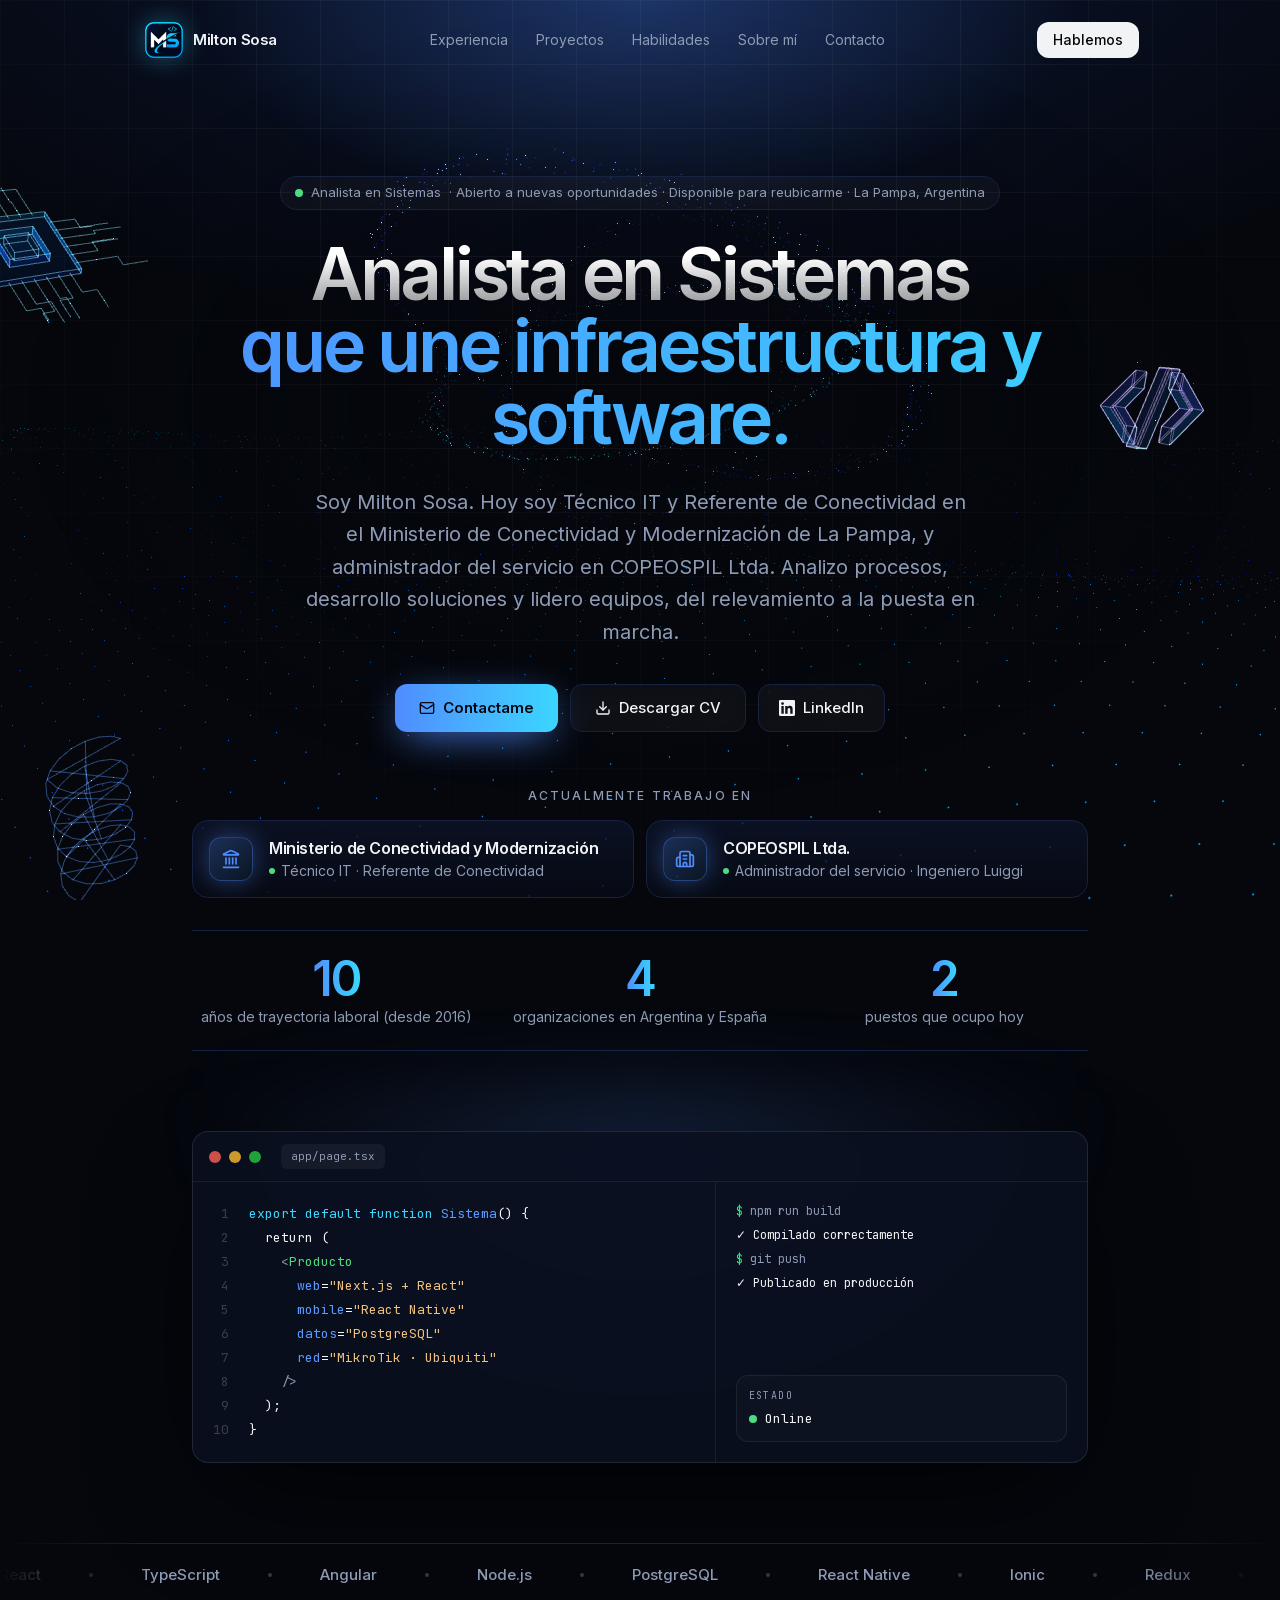
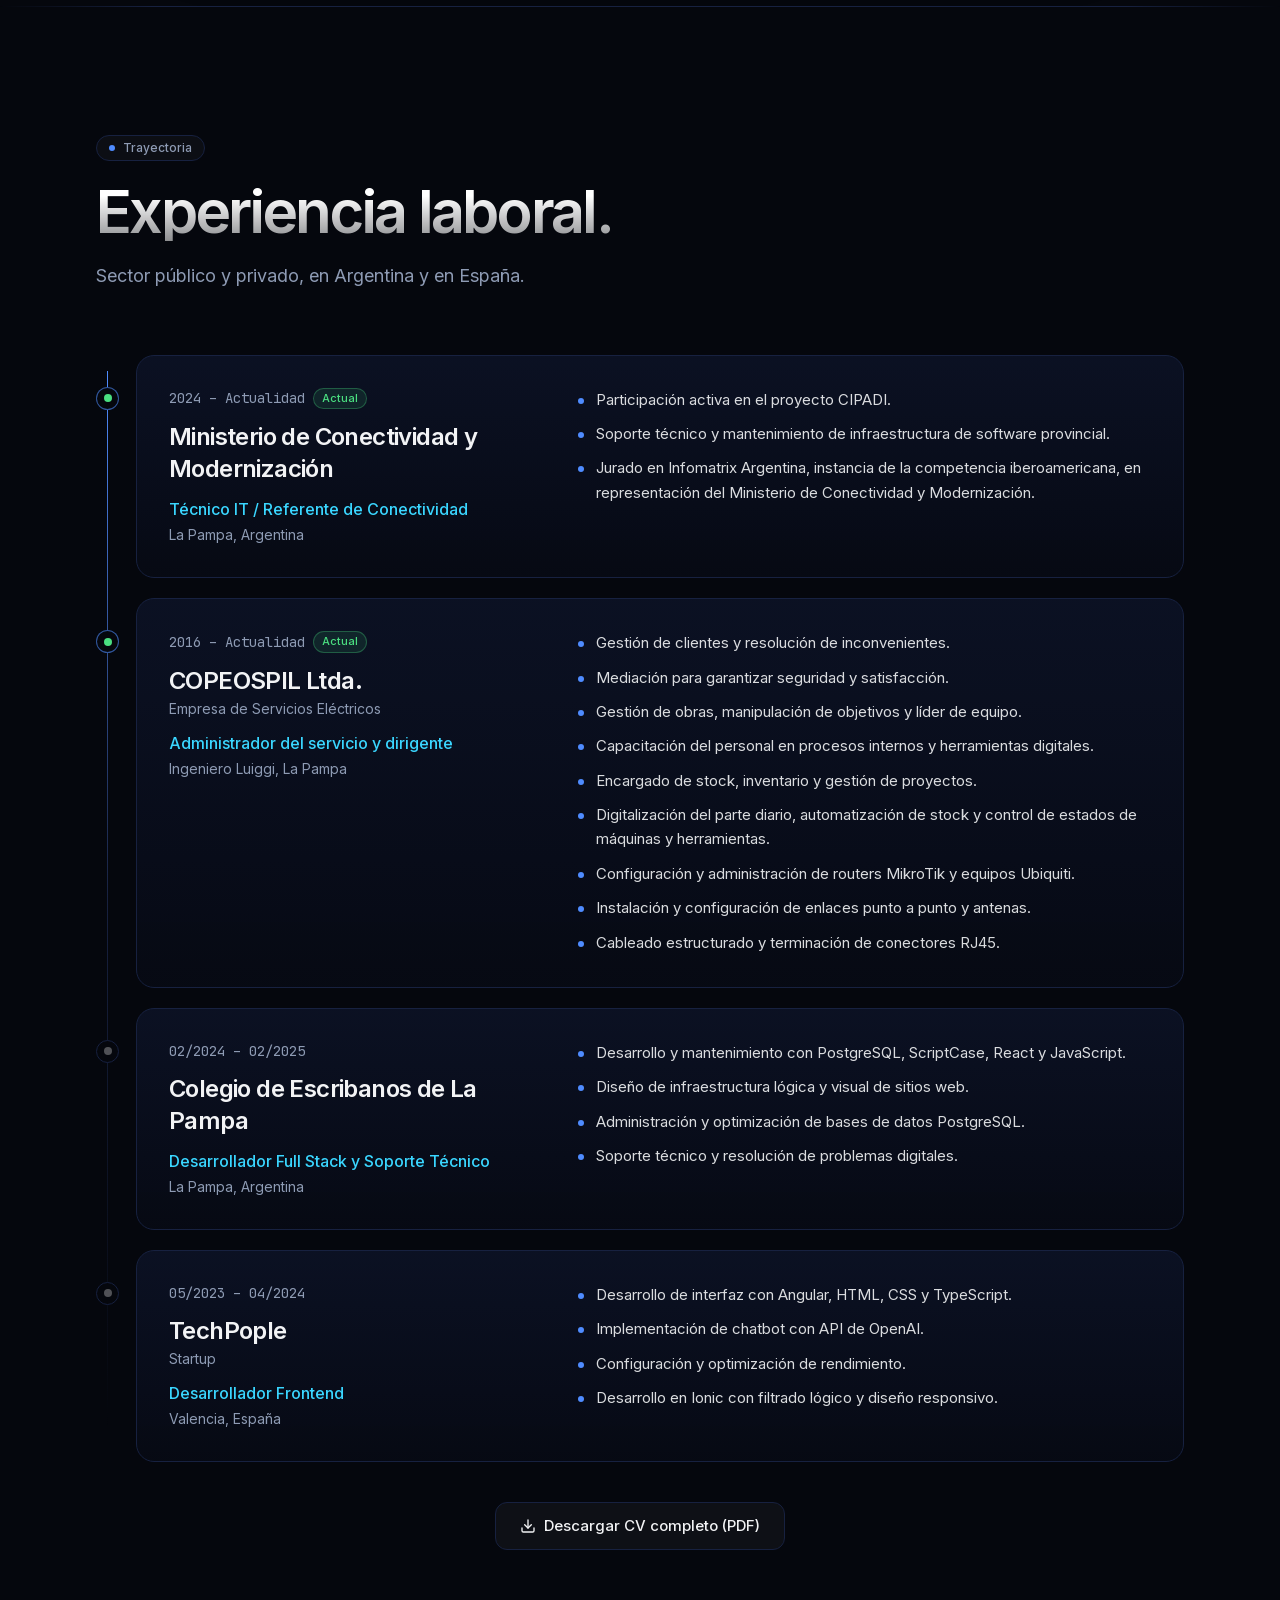
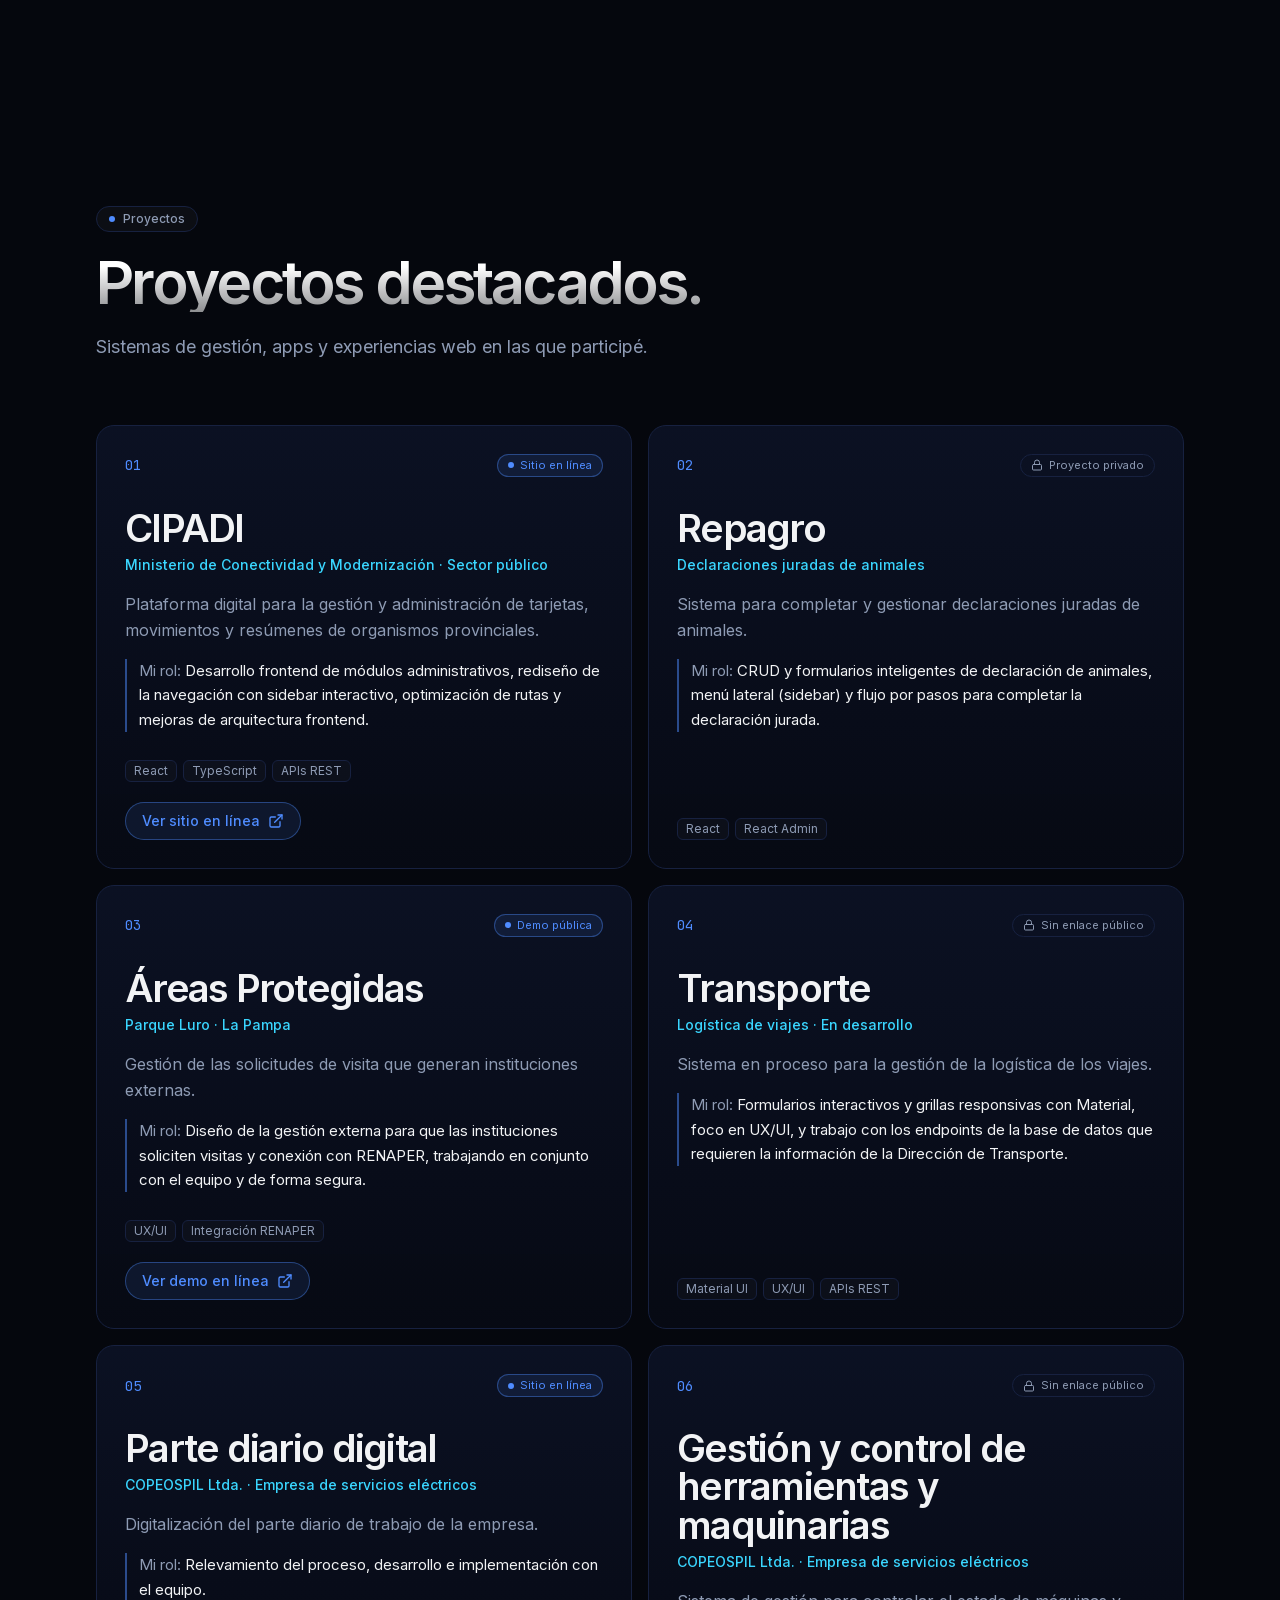
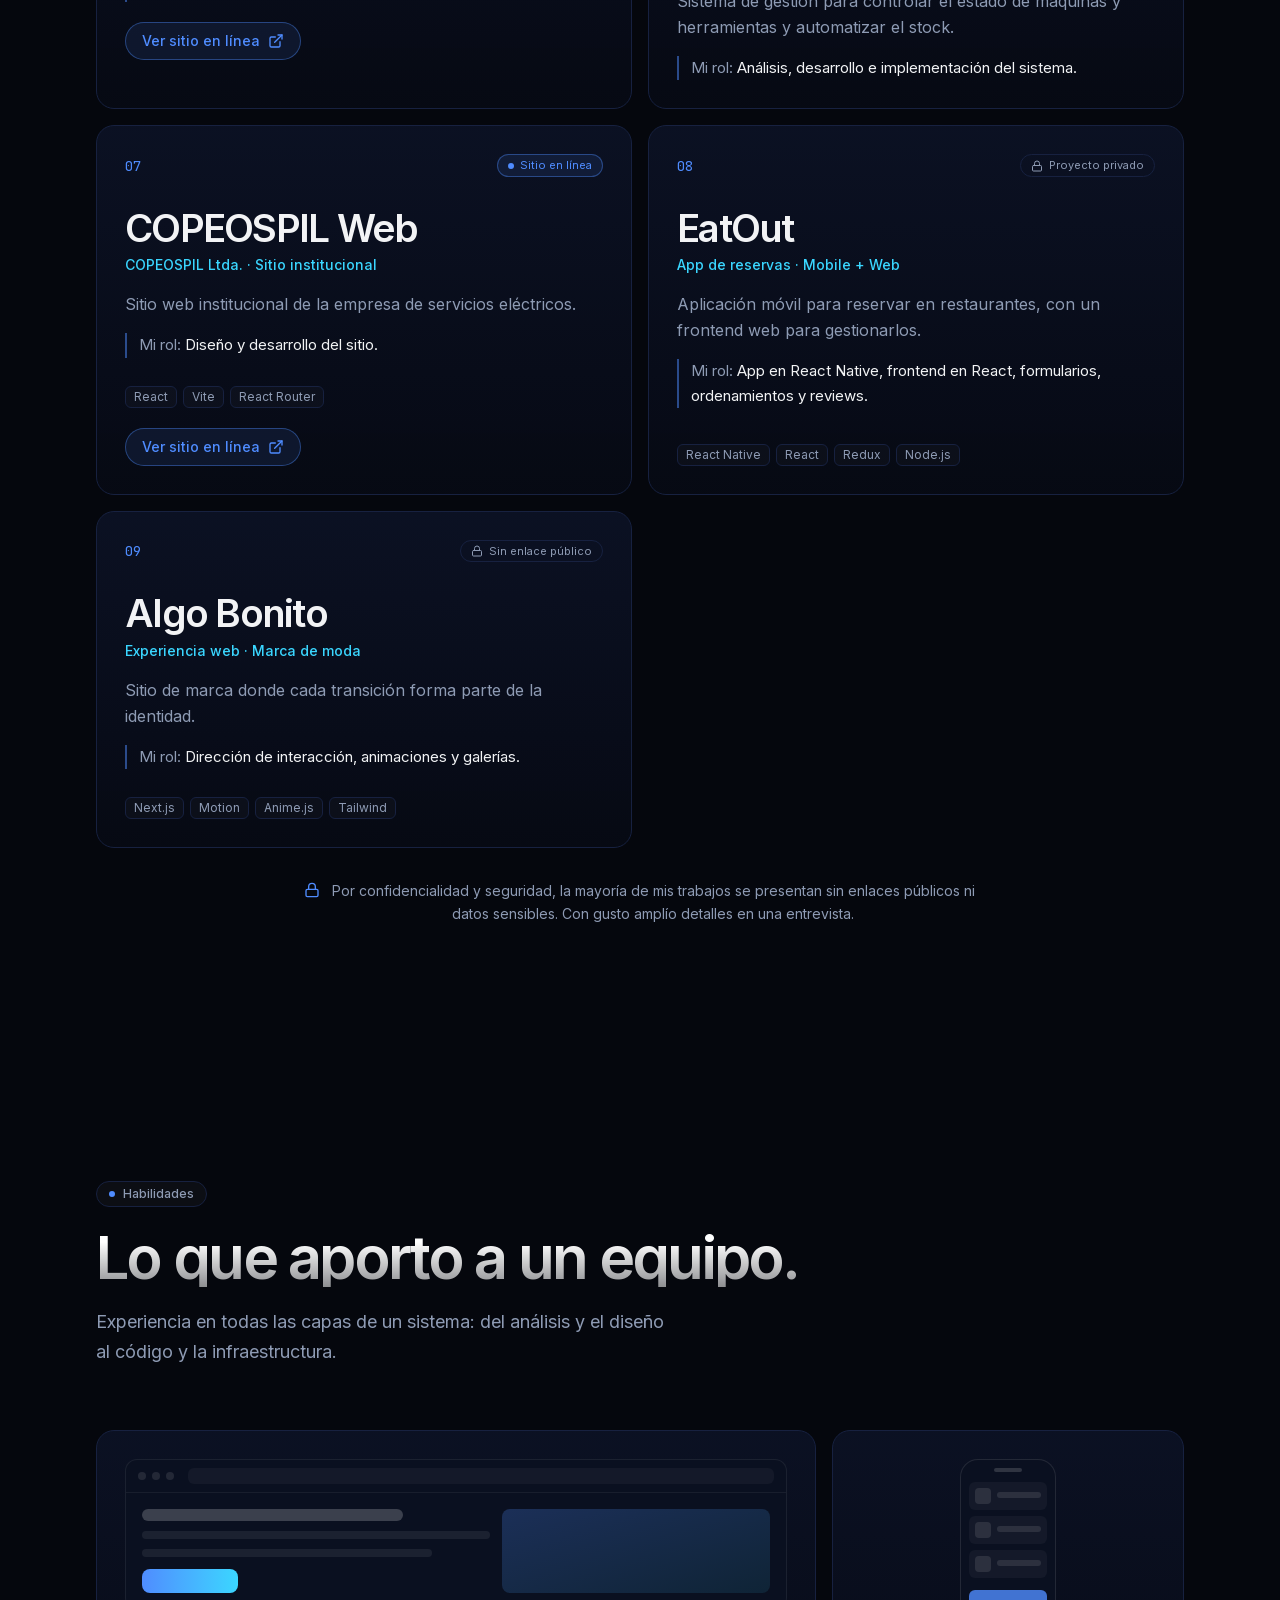
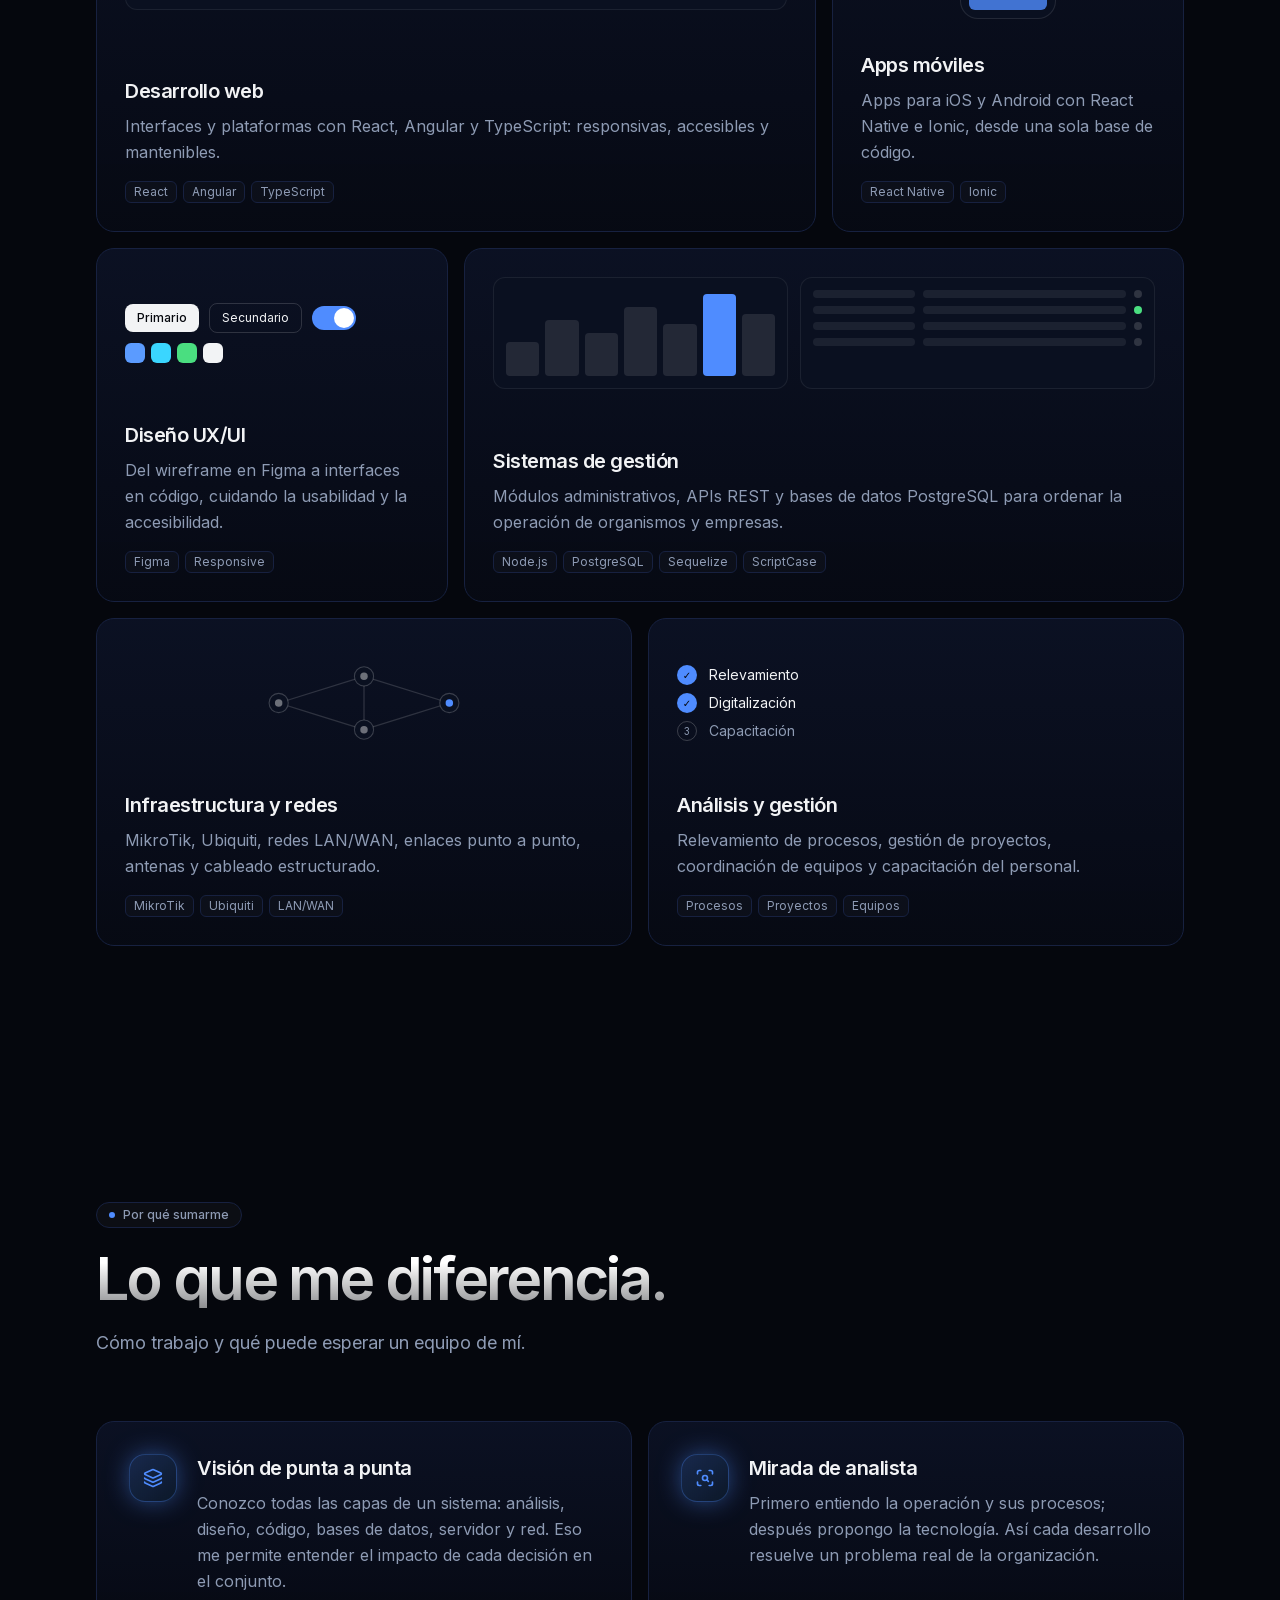
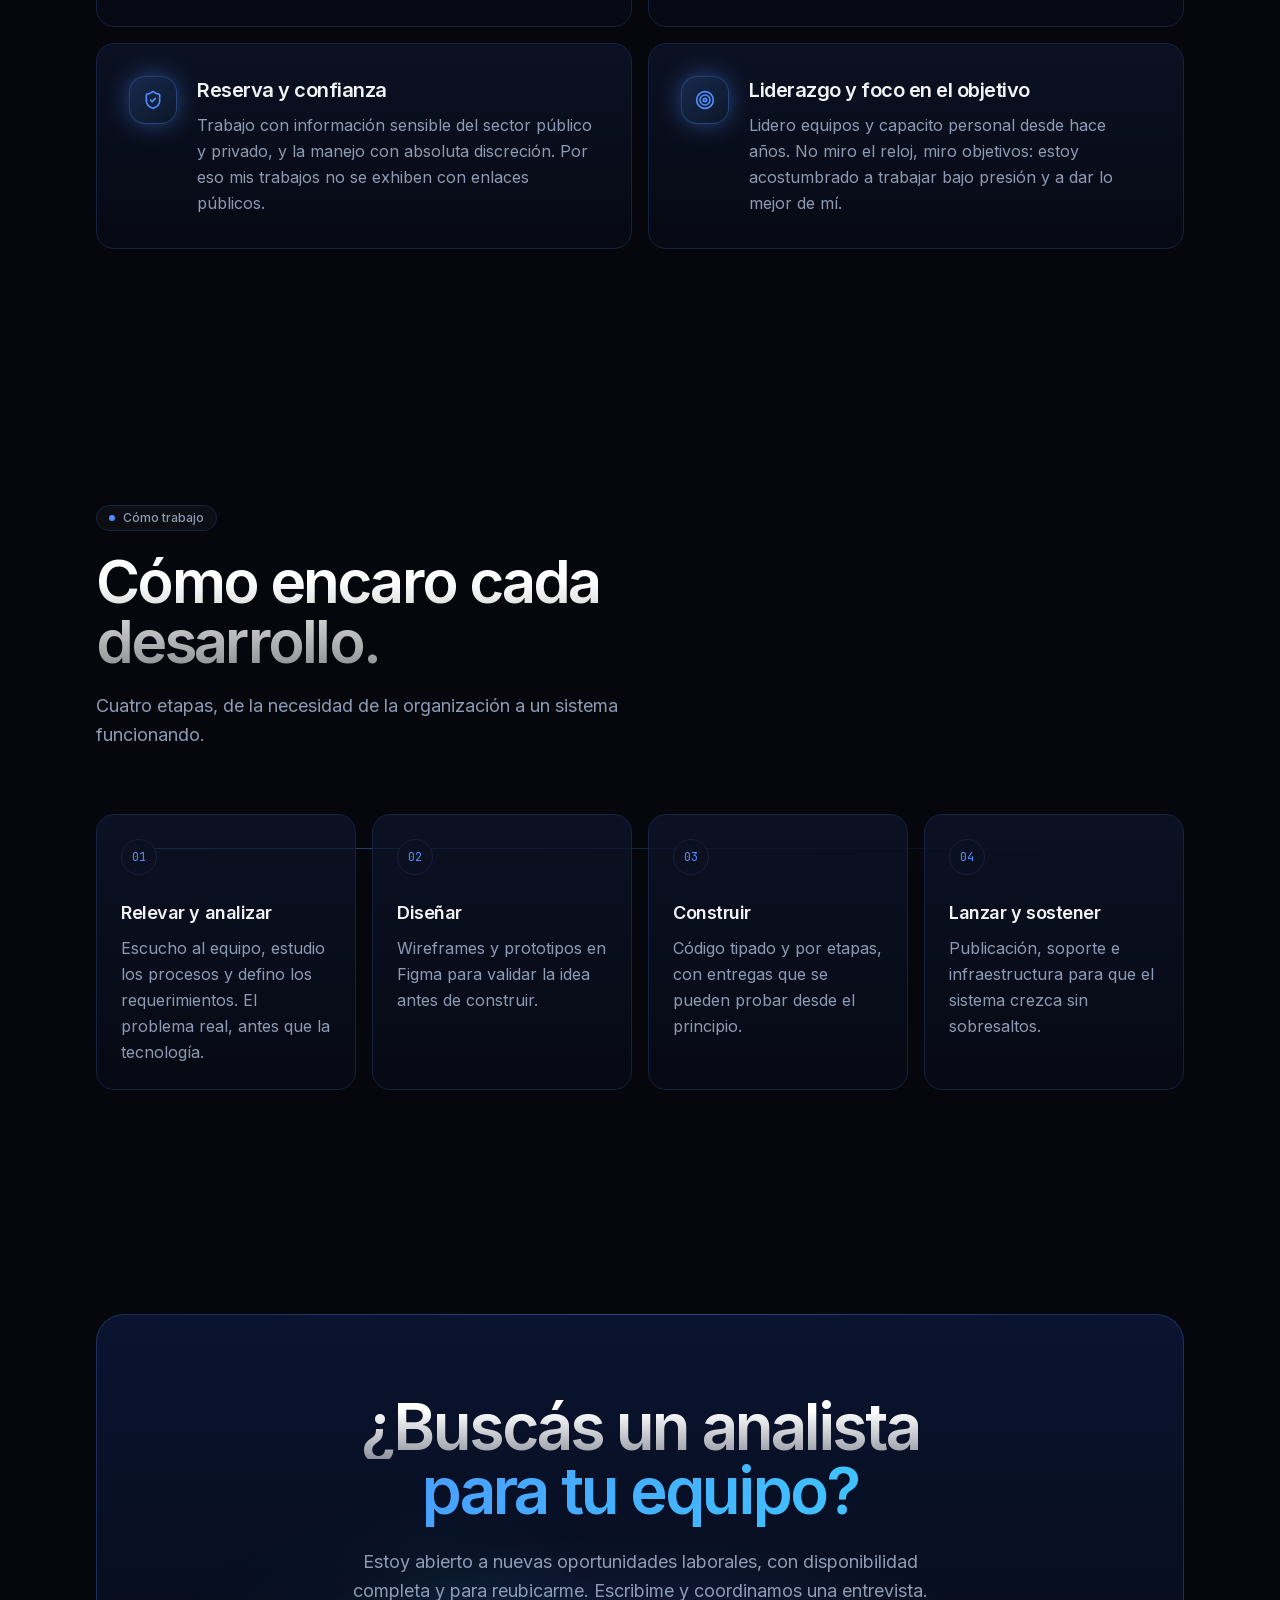
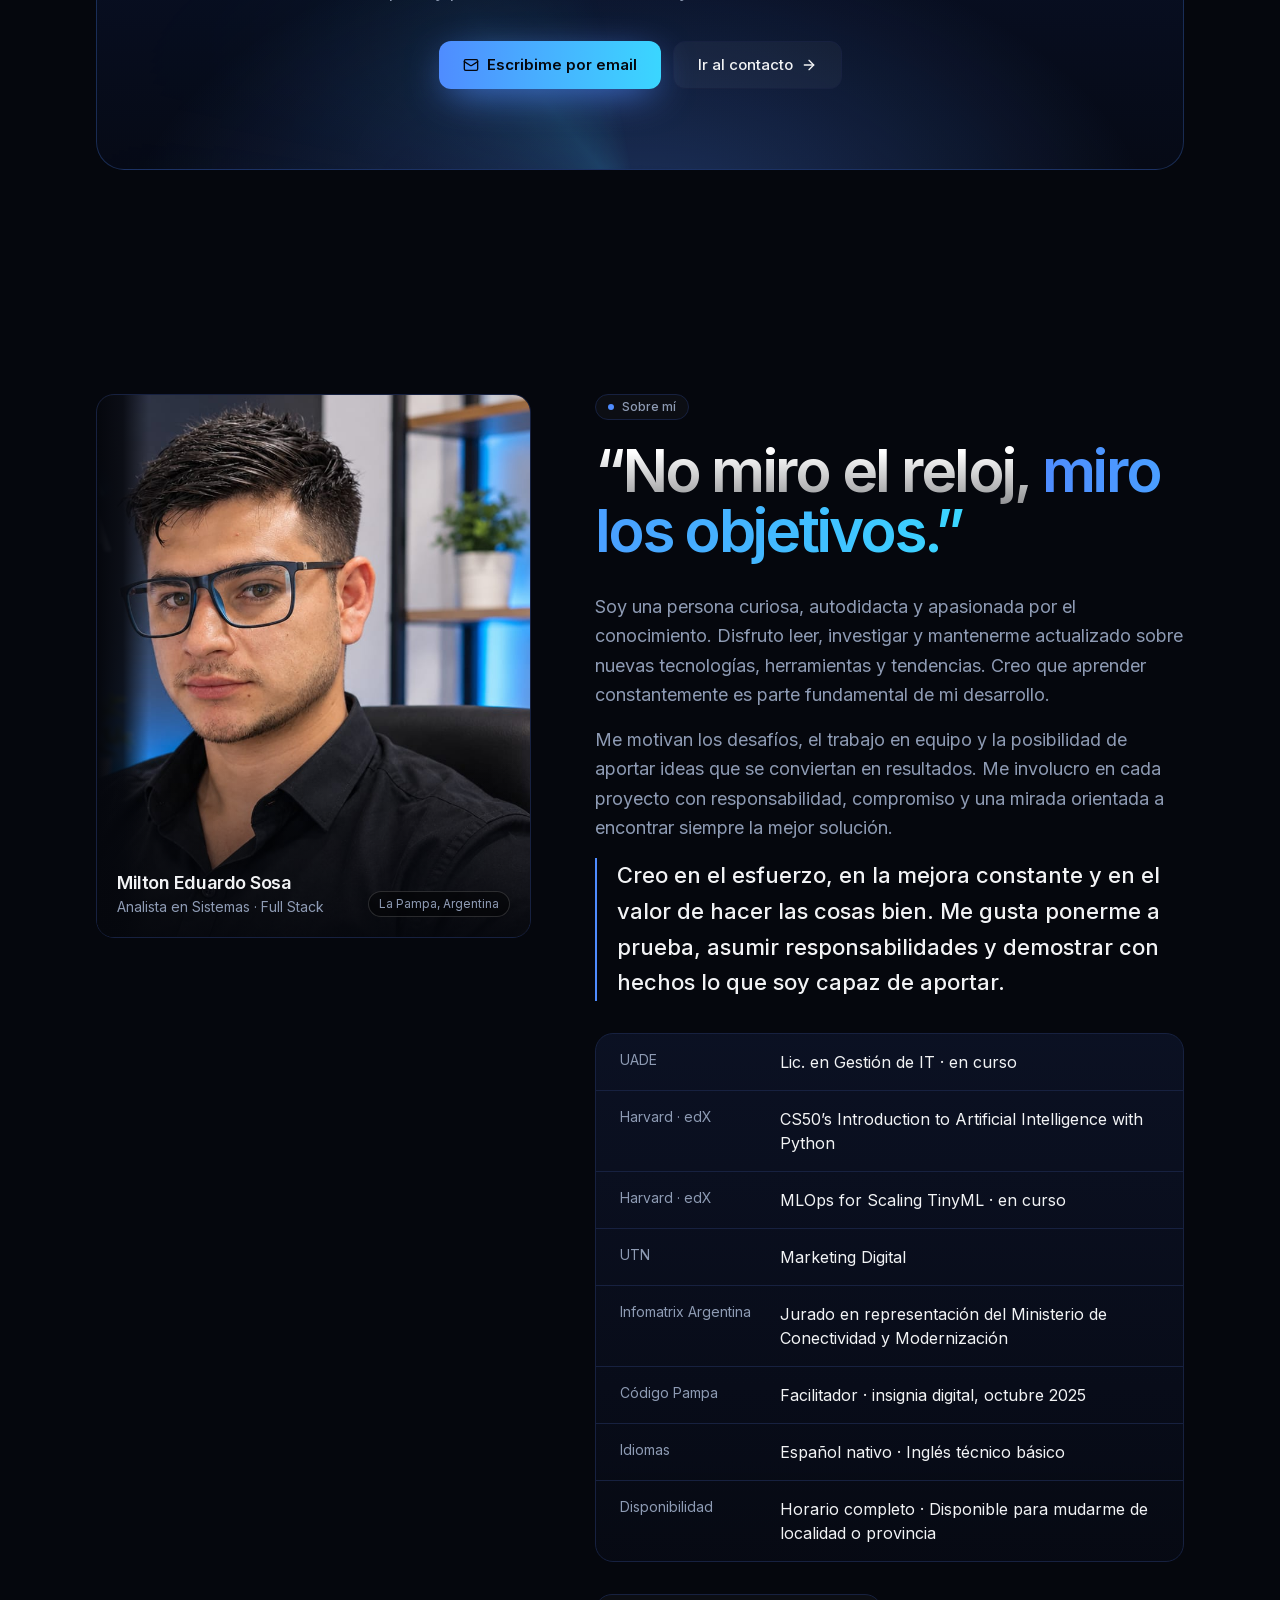
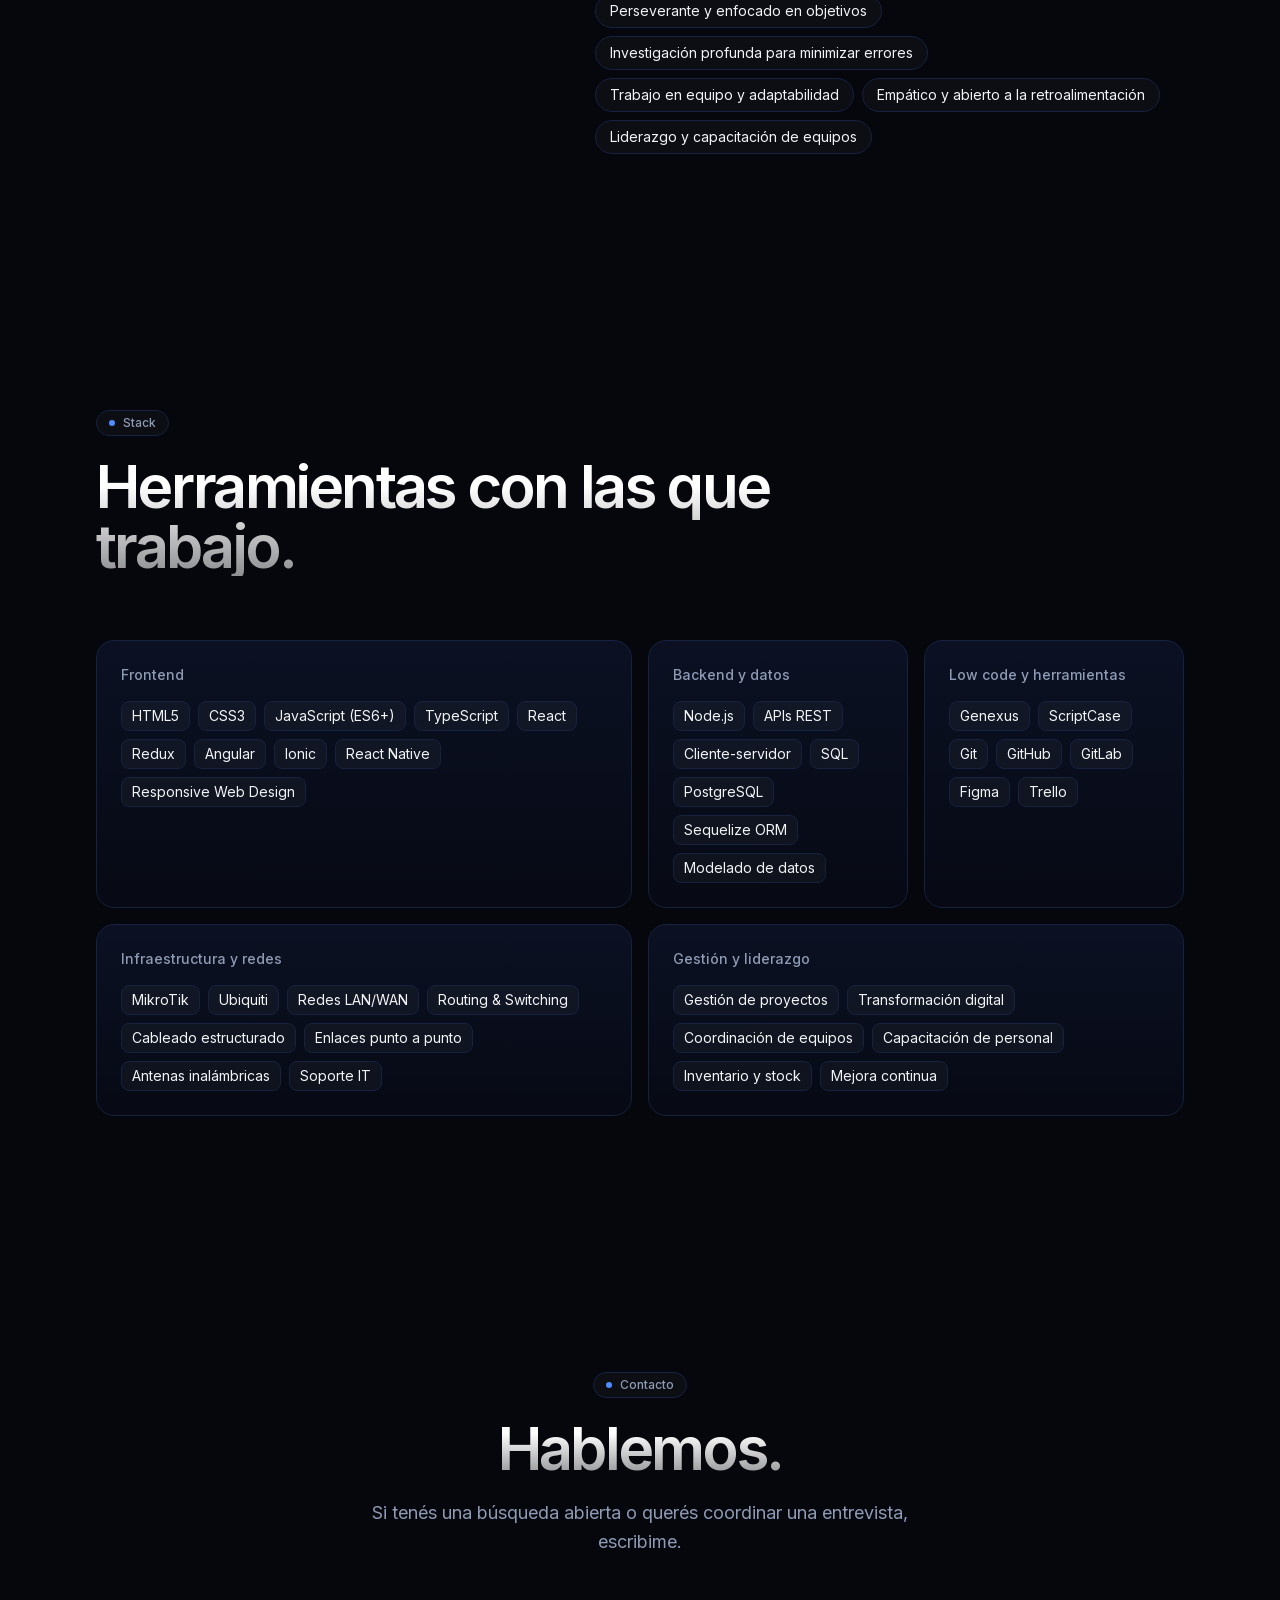
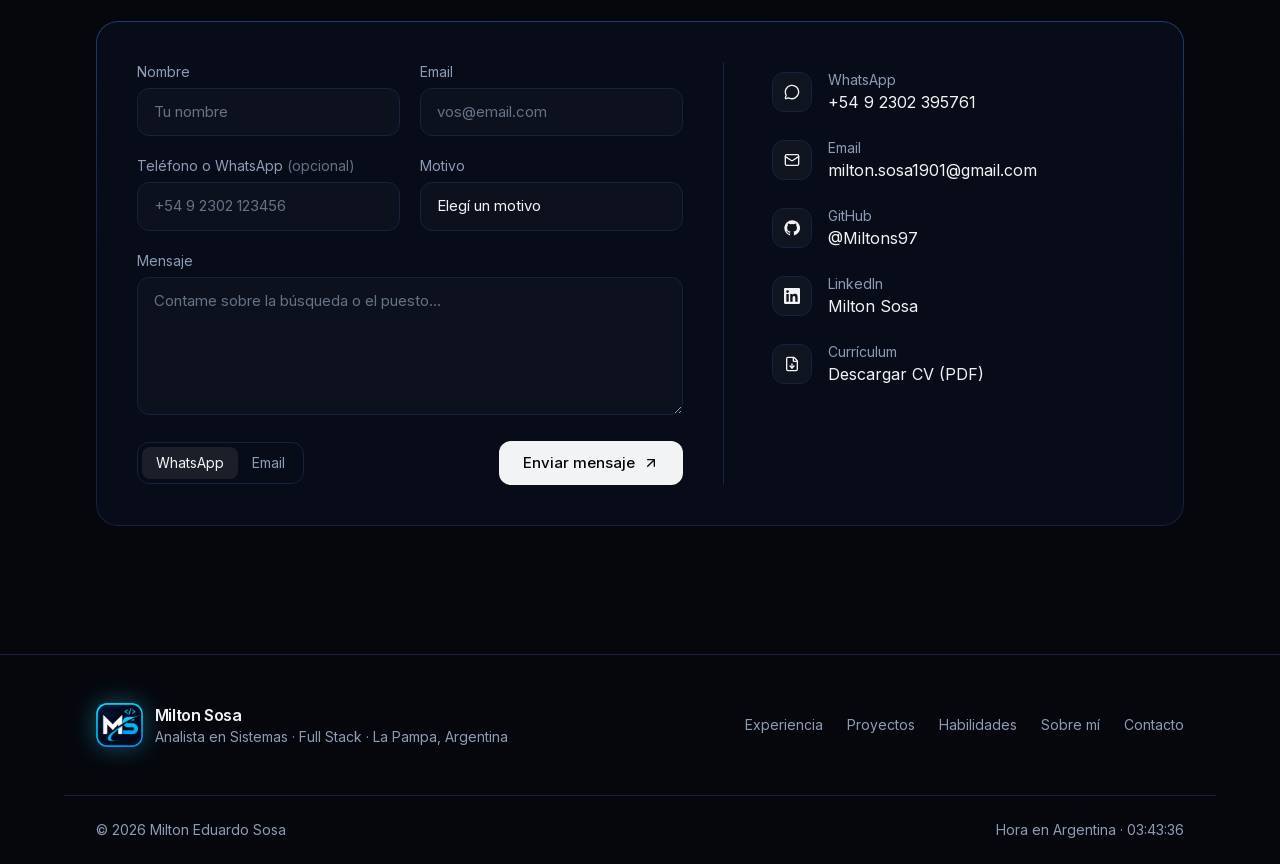
==== index.html @ f786271f "Publicar portfolio en GitHub Pages" ====
<!DOCTYPE html><html lang="es-AR" class="gGczLa_variable LINzvG_variable"><head><meta charSet="utf-8"/><meta name="viewport" content="width=device-width, initial-scale=1"/><link rel="preload" href="/_next/static/media/07c7676b89ed2778-s.p.2bn3s6zvc0dyp.woff2" as="font" crossorigin="" type="font/woff2"/><link rel="preload" href="/_next/static/media/53897e768d329f66-s.p.3t6q91iet4nsy.woff2" as="font" crossorigin="" type="font/woff2"/><link rel="preload" as="image" href="/brand/ms-logo.png"/><link rel="stylesheet" href="/_next/static/chunks/3mvc6-8-chs46.css" data-precedence="next"/><link rel="preload" as="script" fetchPriority="low" href="/_next/static/chunks/1pcw6gskne7pf.js"/><script src="/_next/static/chunks/0li7vzj18bfpo.js" async=""></script><script src="/_next/static/chunks/092r-mewpaf3q.js" async=""></script><script src="/_next/static/chunks/3clof-ik2xt8u.js" async=""></script><script src="/_next/static/chunks/turbopack-2u1d16houkiyo.js" async=""></script><script src="/_next/static/chunks/3mdjmps1h4q_7.js" async=""></script><script src="/_next/static/chunks/41-4dhhyfup9s.js" async=""></script><script src="/_next/static/chunks/3970_tarkmwu7.js" async=""></script><script src="/_next/static/chunks/1uz-xs35jk8lq.js" async=""></script><script src="/_next/static/chunks/1yqh2m2w_661-.js" async=""></script><script src="/_next/static/chunks/1rtsqle_3y6tx.js" async=""></script><meta name="next-size-adjust" content=""/><meta name="theme-color" content="#05070d"/><meta name="color-scheme" content="dark"/><title>Milton Sosa — Analista en Sistemas y Desarrollador Full Stack</title><meta name="description" content="Soy Milton Sosa, analista en sistemas y desarrollador full stack de La Pampa, Argentina. Trabajo en el Ministerio de Conectividad y Modernización de La Pampa y en COPEOSPIL Ltda. (Ingeniero Luiggi). Analista en sistemas abierto a nuevas oportunidades laborales."/><meta name="author" content="Milton Eduardo Sosa"/><meta name="keywords" content="Milton Sosa,analista en sistemas,analista de sistemas,desarrollador full stack,desarrollo web,Next.js,React,React Native,La Pampa,Argentina"/><link rel="canonical" href="https://miltons97.github.io/"/><meta property="og:title" content="Milton Sosa — Analista en Sistemas y Desarrollador Full Stack"/><meta property="og:description" content="Soy Milton Sosa, analista en sistemas y desarrollador full stack de La Pampa, Argentina. Trabajo en el Ministerio de Conectividad y Modernización de La Pampa y en COPEOSPIL Ltda. (Ingeniero Luiggi). Analista en sistemas abierto a nuevas oportunidades laborales."/><meta property="og:locale" content="es_AR"/><meta property="og:image" content="https://miltons97.github.io/milton.jpg"/><meta property="og:image:width" content="1230"/><meta property="og:image:height" content="1278"/><meta property="og:image:alt" content="Retrato de Milton Eduardo Sosa"/><meta property="og:type" content="profile"/><meta name="twitter:card" content="summary_large_image"/><meta name="twitter:title" content="Milton Sosa — Analista en Sistemas y Desarrollador Full Stack"/><meta name="twitter:description" content="Soy Milton Sosa, analista en sistemas y desarrollador full stack de La Pampa, Argentina. Trabajo en el Ministerio de Conectividad y Modernización de La Pampa y en COPEOSPIL Ltda. (Ingeniero Luiggi). Analista en sistemas abierto a nuevas oportunidades laborales."/><meta name="twitter:image" content="https://miltons97.github.io/milton.jpg"/><link rel="icon" href="/icon.png?icon.3d1izphjj7i58.png" sizes="192x192" type="image/png"/><link rel="apple-touch-icon" href="/apple-icon.png?apple-icon.302dg1nwjj75e.png" sizes="180x180" type="image/png"/><script src="/_next/static/chunks/0cz1d0mv5g_q7.js" noModule=""></script></head><body class="isolate"><div hidden=""><!--$--><!--/$--></div><div class="theme-v2 min-h-svh"><script type="application/ld+json">{"@context":"https://schema.org","@type":"Person","name":"Milton Eduardo Sosa","jobTitle":"Analista en Sistemas y Desarrollador Full Stack","email":"mailto:milton.sosa1901@gmail.com","address":{"@type":"PostalAddress","addressRegion":"La Pampa","addressCountry":"AR"},"sameAs":["https://github.com/Miltons97","https://www.linkedin.com/in/milton-sosa-6b671524b/"],"knowsLanguage":["es","en"],"description":"Soy Milton Sosa, analista en sistemas y desarrollador full stack de La Pampa, Argentina. Trabajo en el Ministerio de Conectividad y Modernización de La Pampa y en COPEOSPIL Ltda. (Ingeniero Luiggi). Analista en sistemas abierto a nuevas oportunidades laborales."}</script><div aria-hidden="true" class="pointer-events-none fixed inset-0 -z-10"><div class="absolute inset-0 transition-opacity duration-[1400ms] opacity-0"></div><div class="absolute inset-0 bg-[radial-gradient(ellipse_60%_55%_at_50%_45%,rgb(5_7_13/0.55),transparent_80%)]"></div></div><a href="#contenido" class="skip-link fixed left-4 top-3 z-[100] rounded-lg bg-signal px-3 py-2 text-sm font-medium text-[#05070d]">Saltar al contenido</a><header class="fixed inset-x-0 top-3 z-50 px-3"><div class="mx-auto flex h-14 max-w-5xl items-center justify-between rounded-2xl border px-3 pl-4 transition-[background-color,border-color,backdrop-filter] duration-300 border-transparent"><a href="#inicio" class="flex items-center gap-2.5 text-[15px] font-semibold tracking-tight"><img alt="" aria-hidden="true" width="256" height="241" decoding="async" data-nimg="1" class="h-9 w-auto drop-shadow-[0_0_12px_rgb(58_214_255/0.35)]" style="color:transparent" src="/brand/ms-logo.png"/>Milton Sosa</a><nav aria-label="Principal" class="hidden md:block"><ul class="flex items-center gap-1 text-sm text-dim"><li><a href="#experiencia" class="rounded-lg px-3 py-2 transition-colors hover:bg-white/[0.04] hover:text-fg">Experiencia</a></li><li><a href="#proyectos" class="rounded-lg px-3 py-2 transition-colors hover:bg-white/[0.04] hover:text-fg">Proyectos</a></li><li><a href="#servicios" class="rounded-lg px-3 py-2 transition-colors hover:bg-white/[0.04] hover:text-fg">Habilidades</a></li><li><a href="#sobre-mi" class="rounded-lg px-3 py-2 transition-colors hover:bg-white/[0.04] hover:text-fg">Sobre mí</a></li><li><a href="#contacto" class="rounded-lg px-3 py-2 transition-colors hover:bg-white/[0.04] hover:text-fg">Contacto</a></li></ul></nav><div class="flex items-center gap-2"><a href="#contacto" class="hidden rounded-xl bg-fg px-4 py-2 text-sm font-medium text-[#05070d] transition-opacity hover:opacity-90 sm:inline-flex">Hablemos</a><button type="button" aria-label="Abrir menú" aria-expanded="false" aria-controls="menu-v2" class="grid size-10 place-items-center rounded-xl border border-line md:hidden"><span class="relative block h-2.5 w-4"><span class="absolute left-0 top-0 h-px w-4 bg-fg transition-transform"></span><span class="absolute bottom-0 left-0 h-px w-4 bg-fg transition-transform"></span></span></button></div></div></header><main id="contenido"><section id="inicio" aria-labelledby="inicio-t" class="relative overflow-hidden pt-36 md:pt-44"><div aria-hidden="true" class="v2-hero-bg pointer-events-none absolute inset-0 -z-10"></div><div aria-hidden="true" class="v2-glow pointer-events-none absolute inset-x-0 top-0 -z-10 h-[620px]"></div><div class="mx-auto w-full max-w-6xl px-5 md:px-8 flex flex-col items-center text-center"><div style="opacity:0;transform:translateY(16px)"><span class="inline-flex items-center gap-2 rounded-full border border-line bg-white/[0.03] px-3.5 py-1.5 text-[13px] text-dim"><span class="v2-pulse size-2 rounded-full bg-[#4ade80]"></span>Analista en Sistemas<span class="hidden sm:inline"> · <!-- -->Abierto a nuevas oportunidades · Disponible para reubicarme<!-- --> · <!-- -->La Pampa, Argentina</span></span></div><div style="opacity:0;transform:translateY(16px)"><h1 id="inicio-t" class="v2-title mt-7 text-[clamp(2.4rem,6.4vw,4.5rem)]"><span class="v2-fade-text block">Analista en Sistemas</span><span class="v2-accent-text block pb-2">que une infraestructura y software.</span></h1></div><div style="opacity:0;transform:translateY(16px)"><p class="mx-auto mt-6 max-w-2xl text-lg leading-relaxed text-dim md:text-xl">Soy Milton Sosa. Hoy soy Técnico IT y Referente de Conectividad en el Ministerio de Conectividad y Modernización de La Pampa, y administrador del servicio en COPEOSPIL Ltda. Analizo procesos, desarrollo soluciones y lidero equipos, del relevamiento a la puesta en marcha.</p></div><div class="mt-9 flex flex-wrap justify-center gap-3" style="opacity:0;transform:translateY(16px)"><a href="#contacto" class="v2-shine inline-flex h-12 items-center gap-2 rounded-xl bg-gradient-to-r from-signal to-[var(--accent-2)] px-6 text-[15px] font-semibold text-[#05070d] shadow-[0_10px_40px_-10px_var(--signal)] transition-transform hover:-translate-y-0.5"><svg xmlns="http://www.w3.org/2000/svg" width="24" height="24" viewBox="0 0 24 24" fill="none" stroke="currentColor" stroke-width="2" stroke-linecap="round" stroke-linejoin="round" class="lucide lucide-mail size-4" aria-hidden="true"><path d="m22 7-8.991 5.727a2 2 0 0 1-2.009 0L2 7"></path><rect x="2" y="4" width="20" height="16" rx="2"></rect></svg> Contactame</a><a href="/cv-milton-sosa.pdf" download="" class="group inline-flex h-12 items-center gap-2 rounded-xl border border-line bg-white/[0.04] px-6 text-[15px] font-medium backdrop-blur transition-colors hover:bg-white/[0.08]"><svg xmlns="http://www.w3.org/2000/svg" width="24" height="24" viewBox="0 0 24 24" fill="none" stroke="currentColor" stroke-width="2" stroke-linecap="round" stroke-linejoin="round" class="lucide lucide-download size-4 transition-transform group-hover:translate-y-0.5" aria-hidden="true"><path d="M12 15V3"></path><path d="M21 15v4a2 2 0 0 1-2 2H5a2 2 0 0 1-2-2v-4"></path><path d="m7 10 5 5 5-5"></path></svg> Descargar CV</a><a href="https://www.linkedin.com/in/milton-sosa-6b671524b/" target="_blank" rel="noopener noreferrer" class="inline-flex h-12 items-center gap-2 rounded-xl border border-line bg-white/[0.04] px-5 text-[15px] font-medium backdrop-blur transition-colors hover:border-[#0a66c2]/60 hover:bg-[#0a66c2]/15"><svg viewBox="0 0 24 24" fill="currentColor" class="size-4" aria-hidden="true"><path d="M20.45 20.45h-3.56v-5.57c0-1.33-.02-3.04-1.85-3.04-1.85 0-2.14 1.45-2.14 2.94v5.67H9.34V9h3.42v1.56h.05c.48-.9 1.64-1.85 3.37-1.85 3.6 0 4.27 2.37 4.27 5.46v6.28ZM5.34 7.43a2.06 2.06 0 1 1 0-4.13 2.06 2.06 0 0 1 0 4.13ZM7.12 20.45H3.56V9h3.56v11.45ZM22.22 0H1.77C.79 0 0 .77 0 1.73v20.54C0 23.23.79 24 1.77 24h20.45c.98 0 1.78-.77 1.78-1.73V1.73C24 .77 23.2 0 22.22 0Z"></path></svg> LinkedIn</a></div><div class="mt-14 w-full max-w-4xl" style="opacity:0;transform:translateY(16px)"><p class="text-xs font-medium uppercase tracking-[0.18em] text-dim">Actualmente trabajo en</p><ul class="mt-4 grid gap-3 sm:grid-cols-2"><li class="v2-card flex items-center gap-4 !rounded-2xl p-4 text-left"><span class="grid size-11 shrink-0 place-items-center rounded-xl border border-signal/30 bg-gradient-to-br from-signal/25 to-[var(--accent-2)]/5 text-signal shadow-[0_0_30px_-8px_var(--signal)]"><svg xmlns="http://www.w3.org/2000/svg" width="24" height="24" viewBox="0 0 24 24" fill="none" stroke="currentColor" stroke-width="2" stroke-linecap="round" stroke-linejoin="round" class="lucide lucide-landmark size-5" aria-hidden="true"><path d="M10 18v-7"></path><path d="M11.119 2.205a2 2 0 0 1 1.762 0l7.84 3.846A.5.5 0 0 1 20.5 7h-17a.5.5 0 0 1-.22-.949z"></path><path d="M14 18v-7"></path><path d="M18 18v-7"></path><path d="M3 22h18"></path><path d="M6 18v-7"></path></svg></span><span class="min-w-0"><span class="block font-semibold leading-snug tracking-tight">Ministerio de Conectividad y Modernización</span><span class="mt-0.5 flex items-center gap-1.5 text-sm text-dim"><span class="v2-pulse size-1.5 rounded-full bg-[#4ade80]"></span> <!-- -->Técnico IT · Referente de Conectividad</span></span></li><li class="v2-card flex items-center gap-4 !rounded-2xl p-4 text-left"><span class="grid size-11 shrink-0 place-items-center rounded-xl border border-signal/30 bg-gradient-to-br from-signal/25 to-[var(--accent-2)]/5 text-signal shadow-[0_0_30px_-8px_var(--signal)]"><svg xmlns="http://www.w3.org/2000/svg" width="24" height="24" viewBox="0 0 24 24" fill="none" stroke="currentColor" stroke-width="2" stroke-linecap="round" stroke-linejoin="round" class="lucide lucide-building-complex lucide-building-2 size-5" aria-hidden="true"><path d="M10 12h4"></path><path d="M10 8h4"></path><path d="M14 21v-3a2 2 0 0 0-4 0v3"></path><path d="M6 10H4a2 2 0 0 0-2 2v7a2 2 0 0 0 2 2h16a2 2 0 0 0 2-2V9a2 2 0 0 0-2-2h-2"></path><path d="M6 21V5a2 2 0 0 1 2-2h8a2 2 0 0 1 2 2v16"></path></svg></span><span class="min-w-0"><span class="block font-semibold leading-snug tracking-tight">COPEOSPIL Ltda.</span><span class="mt-0.5 flex items-center gap-1.5 text-sm text-dim"><span class="v2-pulse size-1.5 rounded-full bg-[#4ade80]"></span> <!-- -->Administrador del servicio · Ingeniero Luiggi</span></span></li></ul><dl class="mt-8 grid grid-cols-3 gap-4 border-y border-line py-6"><div class="flex flex-col-reverse items-center gap-1"><dt class="text-xs leading-snug text-dim sm:text-sm">años de trayectoria laboral (desde 2016)</dt><dd class="v2-accent-text v2-title text-4xl md:text-5xl">10</dd></div><div class="flex flex-col-reverse items-center gap-1"><dt class="text-xs leading-snug text-dim sm:text-sm">organizaciones en Argentina y España</dt><dd class="v2-accent-text v2-title text-4xl md:text-5xl">4</dd></div><div class="flex flex-col-reverse items-center gap-1"><dt class="text-xs leading-snug text-dim sm:text-sm">puestos que ocupo hoy</dt><dd class="v2-accent-text v2-title text-4xl md:text-5xl">2</dd></div></dl></div><div class="mt-16 w-full max-w-4xl md:mt-20" style="opacity:0;transform:translateY(16px)"><div class="text-left" style="perspective:1400px"><div class="relative" aria-hidden="true" style="transform:none"><div class="absolute -inset-x-10 -top-10 bottom-0 -z-10 rounded-[40px] bg-[radial-gradient(ellipse_at_50%_0%,color-mix(in_oklab,var(--signal)_22%,transparent),transparent_65%)] blur-2xl"></div><div class="overflow-hidden rounded-2xl border border-white/10 bg-[#0a1020]/90 shadow-[0_40px_120px_-30px_rgba(0,0,0,0.9)] backdrop-blur"><div class="flex items-center gap-2 border-b border-white/[0.07] px-4 py-3"><span class="size-3 rounded-full bg-[#ff5f57]/80"></span><span class="size-3 rounded-full bg-[#febc2e]/80"></span><span class="size-3 rounded-full bg-[#28c840]/80"></span><span class="ml-3 rounded-md bg-white/[0.05] px-2.5 py-1 font-mono text-[11px] text-dim">app/page.tsx</span></div><div class="grid md:grid-cols-[1.4fr_1fr]"><pre class="overflow-x-auto p-5 font-mono text-[12.5px] leading-6 md:text-[13px]"><div class="flex"><span class="mr-5 w-4 select-none text-right text-white/20">1</span><span><span class="text-[#3ad6ff]">export default function </span><span class="text-[#5b9bff]">Sistema</span><span>() {</span></span></div><div class="flex"><span class="mr-5 w-4 select-none text-right text-white/20">2</span><span><span>  return (</span></span></div><div class="flex"><span class="mr-5 w-4 select-none text-right text-white/20">3</span><span><span class="text-dim">    &lt;</span><span class="text-[#4ade80]">Producto</span></span></div><div class="flex"><span class="mr-5 w-4 select-none text-right text-white/20">4</span><span><span class="text-[#5b9bff]">      web</span><span>=</span><span class="text-[#f0c27b]">&quot;Next.js + React&quot;</span></span></div><div class="flex"><span class="mr-5 w-4 select-none text-right text-white/20">5</span><span><span class="text-[#5b9bff]">      mobile</span><span>=</span><span class="text-[#f0c27b]">&quot;React Native&quot;</span></span></div><div class="flex"><span class="mr-5 w-4 select-none text-right text-white/20">6</span><span><span class="text-[#5b9bff]">      datos</span><span>=</span><span class="text-[#f0c27b]">&quot;PostgreSQL&quot;</span></span></div><div class="flex"><span class="mr-5 w-4 select-none text-right text-white/20">7</span><span><span class="text-[#5b9bff]">      red</span><span>=</span><span class="text-[#f0c27b]">&quot;MikroTik · Ubiquiti&quot;</span></span></div><div class="flex"><span class="mr-5 w-4 select-none text-right text-white/20">8</span><span><span class="text-dim">    /&gt;</span></span></div><div class="flex"><span class="mr-5 w-4 select-none text-right text-white/20">9</span><span><span>  );</span></span></div><div class="flex"><span class="mr-5 w-4 select-none text-right text-white/20">10</span><span><span>}</span></span></div></pre><div class="flex flex-col justify-between gap-4 border-t border-white/[0.07] p-5 font-mono text-[12px] md:border-l md:border-t-0"><div class="space-y-1.5 text-dim"><p><span class="text-[#4ade80]">$</span> npm run build</p><p class="text-fg">✓ Compilado correctamente</p><p><span class="text-[#4ade80]">$</span> git push</p><p class="text-fg">✓ Publicado en producción</p></div><div class="rounded-xl border border-white/[0.07] bg-white/[0.02] p-3"><p class="text-[10px] uppercase tracking-[0.14em] text-dim">Estado</p><p class="mt-1.5 flex items-center gap-2 text-[13px] text-fg"><span class="v2-pulse size-2 rounded-full bg-[#4ade80]"></span> Online</p></div></div></div></div></div></div></div></div><div class="relative mt-20 border-y border-line py-5 [mask-image:linear-gradient(to_right,transparent,#000_12%,#000_88%,transparent)]"><p class="sr-only">Tecnologías: <!-- -->React, TypeScript, Angular, Node.js, PostgreSQL, React Native, Ionic, Redux, Sequelize, Next.js, Genexus, ScriptCase, MikroTik, Ubiquiti, Git, Figma</p><div aria-hidden="true" class="v2-marquee flex w-max gap-12 text-[15px] font-medium text-dim"><span class="flex items-center gap-12 whitespace-nowrap">React<span class="size-1 rounded-full bg-white/20"></span></span><span class="flex items-center gap-12 whitespace-nowrap">TypeScript<span class="size-1 rounded-full bg-white/20"></span></span><span class="flex items-center gap-12 whitespace-nowrap">Angular<span class="size-1 rounded-full bg-white/20"></span></span><span class="flex items-center gap-12 whitespace-nowrap">Node.js<span class="size-1 rounded-full bg-white/20"></span></span><span class="flex items-center gap-12 whitespace-nowrap">PostgreSQL<span class="size-1 rounded-full bg-white/20"></span></span><span class="flex items-center gap-12 whitespace-nowrap">React Native<span class="size-1 rounded-full bg-white/20"></span></span><span class="flex items-center gap-12 whitespace-nowrap">Ionic<span class="size-1 rounded-full bg-white/20"></span></span><span class="flex items-center gap-12 whitespace-nowrap">Redux<span class="size-1 rounded-full bg-white/20"></span></span><span class="flex items-center gap-12 whitespace-nowrap">Sequelize<span class="size-1 rounded-full bg-white/20"></span></span><span class="flex items-center gap-12 whitespace-nowrap">Next.js<span class="size-1 rounded-full bg-white/20"></span></span><span class="flex items-center gap-12 whitespace-nowrap">Genexus<span class="size-1 rounded-full bg-white/20"></span></span><span class="flex items-center gap-12 whitespace-nowrap">ScriptCase<span class="size-1 rounded-full bg-white/20"></span></span><span class="flex items-center gap-12 whitespace-nowrap">MikroTik<span class="size-1 rounded-full bg-white/20"></span></span><span class="flex items-center gap-12 whitespace-nowrap">Ubiquiti<span class="size-1 rounded-full bg-white/20"></span></span><span class="flex items-center gap-12 whitespace-nowrap">Git<span class="size-1 rounded-full bg-white/20"></span></span><span class="flex items-center gap-12 whitespace-nowrap">Figma<span class="size-1 rounded-full bg-white/20"></span></span><span class="flex items-center gap-12 whitespace-nowrap">React<span class="size-1 rounded-full bg-white/20"></span></span><span class="flex items-center gap-12 whitespace-nowrap">TypeScript<span class="size-1 rounded-full bg-white/20"></span></span><span class="flex items-center gap-12 whitespace-nowrap">Angular<span class="size-1 rounded-full bg-white/20"></span></span><span class="flex items-center gap-12 whitespace-nowrap">Node.js<span class="size-1 rounded-full bg-white/20"></span></span><span class="flex items-center gap-12 whitespace-nowrap">PostgreSQL<span class="size-1 rounded-full bg-white/20"></span></span><span class="flex items-center gap-12 whitespace-nowrap">React Native<span class="size-1 rounded-full bg-white/20"></span></span><span class="flex items-center gap-12 whitespace-nowrap">Ionic<span class="size-1 rounded-full bg-white/20"></span></span><span class="flex items-center gap-12 whitespace-nowrap">Redux<span class="size-1 rounded-full bg-white/20"></span></span><span class="flex items-center gap-12 whitespace-nowrap">Sequelize<span class="size-1 rounded-full bg-white/20"></span></span><span class="flex items-center gap-12 whitespace-nowrap">Next.js<span class="size-1 rounded-full bg-white/20"></span></span><span class="flex items-center gap-12 whitespace-nowrap">Genexus<span class="size-1 rounded-full bg-white/20"></span></span><span class="flex items-center gap-12 whitespace-nowrap">ScriptCase<span class="size-1 rounded-full bg-white/20"></span></span><span class="flex items-center gap-12 whitespace-nowrap">MikroTik<span class="size-1 rounded-full bg-white/20"></span></span><span class="flex items-center gap-12 whitespace-nowrap">Ubiquiti<span class="size-1 rounded-full bg-white/20"></span></span><span class="flex items-center gap-12 whitespace-nowrap">Git<span class="size-1 rounded-full bg-white/20"></span></span><span class="flex items-center gap-12 whitespace-nowrap">Figma<span class="size-1 rounded-full bg-white/20"></span></span></div></div></section><section aria-labelledby="experiencia-t" id="experiencia" class="mx-auto w-full max-w-6xl px-5 md:px-8 scroll-mt-24 py-24 md:py-32"><div class="mb-12 flex flex-col items-start gap-5 md:mb-16" style="opacity:0;transform:translateY(16px)"><span class="inline-flex items-center gap-2 rounded-full border border-line bg-white/[0.03] px-3 py-1 text-xs font-medium text-dim"><span class="size-1.5 rounded-full bg-signal"></span>Trayectoria</span><h2 id="experiencia-t" class="v2-title v2-fade-text max-w-3xl text-[clamp(2.2rem,5vw,3.75rem)]">Experiencia laboral.</h2><p class="max-w-xl text-lg leading-relaxed text-dim">Sector público y privado, en Argentina y en España.</p></div><ol class="relative space-y-5 md:pl-10"><span aria-hidden="true" class="absolute bottom-4 left-[11px] top-4 hidden w-px bg-gradient-to-b from-signal via-line to-transparent md:block"></span><li class="relative"><span aria-hidden="true" class="absolute -left-10 top-8 hidden size-[23px] place-items-center rounded-full border bg-[#05070d] md:grid border-signal/60"><span class="size-2 rounded-full v2-pulse bg-[#4ade80]"></span></span><div style="opacity:0;transform:translateY(16px)"><article class="v2-card grid gap-6 p-6 md:grid-cols-[minmax(0,0.9fr)_minmax(0,1.4fr)] md:gap-10 md:p-8"><header><p class="flex flex-wrap items-center gap-2 text-sm text-dim"><span class="font-mono">2024 – Actualidad</span><span class="rounded-full border border-[#4ade80]/30 bg-[#4ade80]/10 px-2 py-0.5 text-[11px] font-medium text-[#4ade80]">Actual</span></p><h3 class="mt-3 text-2xl font-semibold tracking-tight">Ministerio de Conectividad y Modernización</h3><p class="mt-3 font-medium text-[var(--accent-2)]">Técnico IT / Referente de Conectividad</p><p class="mt-1 text-sm text-dim">La Pampa, Argentina</p></header><ul class="space-y-2.5"><li class="flex gap-3 leading-relaxed"><span aria-hidden="true" class="mt-2.5 size-1.5 shrink-0 rounded-full bg-signal"></span><span class="text-[15px] text-fg/90">Participación activa en el proyecto CIPADI.</span></li><li class="flex gap-3 leading-relaxed"><span aria-hidden="true" class="mt-2.5 size-1.5 shrink-0 rounded-full bg-signal"></span><span class="text-[15px] text-fg/90">Soporte técnico y mantenimiento de infraestructura de software provincial.</span></li><li class="flex gap-3 leading-relaxed"><span aria-hidden="true" class="mt-2.5 size-1.5 shrink-0 rounded-full bg-signal"></span><span class="text-[15px] text-fg/90">Jurado en Infomatrix Argentina, instancia de la competencia iberoamericana, en representación del Ministerio de Conectividad y Modernización.</span></li></ul></article></div></li><li class="relative"><span aria-hidden="true" class="absolute -left-10 top-8 hidden size-[23px] place-items-center rounded-full border bg-[#05070d] md:grid border-signal/60"><span class="size-2 rounded-full v2-pulse bg-[#4ade80]"></span></span><div style="opacity:0;transform:translateY(16px)"><article class="v2-card grid gap-6 p-6 md:grid-cols-[minmax(0,0.9fr)_minmax(0,1.4fr)] md:gap-10 md:p-8"><header><p class="flex flex-wrap items-center gap-2 text-sm text-dim"><span class="font-mono">2016 – Actualidad</span><span class="rounded-full border border-[#4ade80]/30 bg-[#4ade80]/10 px-2 py-0.5 text-[11px] font-medium text-[#4ade80]">Actual</span></p><h3 class="mt-3 text-2xl font-semibold tracking-tight">COPEOSPIL Ltda.</h3><p class="mt-0.5 text-sm text-dim">Empresa de Servicios Eléctricos</p><p class="mt-3 font-medium text-[var(--accent-2)]">Administrador del servicio y dirigente</p><p class="mt-1 text-sm text-dim">Ingeniero Luiggi, La Pampa</p></header><ul class="space-y-2.5"><li class="flex gap-3 leading-relaxed"><span aria-hidden="true" class="mt-2.5 size-1.5 shrink-0 rounded-full bg-signal"></span><span class="text-[15px] text-fg/90">Gestión de clientes y resolución de inconvenientes.</span></li><li class="flex gap-3 leading-relaxed"><span aria-hidden="true" class="mt-2.5 size-1.5 shrink-0 rounded-full bg-signal"></span><span class="text-[15px] text-fg/90">Mediación para garantizar seguridad y satisfacción.</span></li><li class="flex gap-3 leading-relaxed"><span aria-hidden="true" class="mt-2.5 size-1.5 shrink-0 rounded-full bg-signal"></span><span class="text-[15px] text-fg/90">Gestión de obras, manipulación de objetivos y líder de equipo.</span></li><li class="flex gap-3 leading-relaxed"><span aria-hidden="true" class="mt-2.5 size-1.5 shrink-0 rounded-full bg-signal"></span><span class="text-[15px] text-fg/90">Capacitación del personal en procesos internos y herramientas digitales.</span></li><li class="flex gap-3 leading-relaxed"><span aria-hidden="true" class="mt-2.5 size-1.5 shrink-0 rounded-full bg-signal"></span><span class="text-[15px] text-fg/90">Encargado de stock, inventario y gestión de proyectos.</span></li><li class="flex gap-3 leading-relaxed"><span aria-hidden="true" class="mt-2.5 size-1.5 shrink-0 rounded-full bg-signal"></span><span class="text-[15px] text-fg/90">Digitalización del parte diario, automatización de stock y control de estados de máquinas y herramientas.</span></li><li class="flex gap-3 leading-relaxed"><span aria-hidden="true" class="mt-2.5 size-1.5 shrink-0 rounded-full bg-signal"></span><span class="text-[15px] text-fg/90">Configuración y administración de routers MikroTik y equipos Ubiquiti.</span></li><li class="flex gap-3 leading-relaxed"><span aria-hidden="true" class="mt-2.5 size-1.5 shrink-0 rounded-full bg-signal"></span><span class="text-[15px] text-fg/90">Instalación y configuración de enlaces punto a punto y antenas.</span></li><li class="flex gap-3 leading-relaxed"><span aria-hidden="true" class="mt-2.5 size-1.5 shrink-0 rounded-full bg-signal"></span><span class="text-[15px] text-fg/90">Cableado estructurado y terminación de conectores RJ45.</span></li></ul></article></div></li><li class="relative"><span aria-hidden="true" class="absolute -left-10 top-8 hidden size-[23px] place-items-center rounded-full border bg-[#05070d] md:grid border-line"><span class="size-2 rounded-full bg-white/30"></span></span><div style="opacity:0;transform:translateY(16px)"><article class="v2-card grid gap-6 p-6 md:grid-cols-[minmax(0,0.9fr)_minmax(0,1.4fr)] md:gap-10 md:p-8"><header><p class="flex flex-wrap items-center gap-2 text-sm text-dim"><span class="font-mono">02/2024 – 02/2025</span></p><h3 class="mt-3 text-2xl font-semibold tracking-tight">Colegio de Escribanos de La Pampa</h3><p class="mt-3 font-medium text-[var(--accent-2)]">Desarrollador Full Stack y Soporte Técnico</p><p class="mt-1 text-sm text-dim">La Pampa, Argentina</p></header><ul class="space-y-2.5"><li class="flex gap-3 leading-relaxed"><span aria-hidden="true" class="mt-2.5 size-1.5 shrink-0 rounded-full bg-signal"></span><span class="text-[15px] text-fg/90">Desarrollo y mantenimiento con PostgreSQL, ScriptCase, React y JavaScript.</span></li><li class="flex gap-3 leading-relaxed"><span aria-hidden="true" class="mt-2.5 size-1.5 shrink-0 rounded-full bg-signal"></span><span class="text-[15px] text-fg/90">Diseño de infraestructura lógica y visual de sitios web.</span></li><li class="flex gap-3 leading-relaxed"><span aria-hidden="true" class="mt-2.5 size-1.5 shrink-0 rounded-full bg-signal"></span><span class="text-[15px] text-fg/90">Administración y optimización de bases de datos PostgreSQL.</span></li><li class="flex gap-3 leading-relaxed"><span aria-hidden="true" class="mt-2.5 size-1.5 shrink-0 rounded-full bg-signal"></span><span class="text-[15px] text-fg/90">Soporte técnico y resolución de problemas digitales.</span></li></ul></article></div></li><li class="relative"><span aria-hidden="true" class="absolute -left-10 top-8 hidden size-[23px] place-items-center rounded-full border bg-[#05070d] md:grid border-line"><span class="size-2 rounded-full bg-white/30"></span></span><div style="opacity:0;transform:translateY(16px)"><article class="v2-card grid gap-6 p-6 md:grid-cols-[minmax(0,0.9fr)_minmax(0,1.4fr)] md:gap-10 md:p-8"><header><p class="flex flex-wrap items-center gap-2 text-sm text-dim"><span class="font-mono">05/2023 – 04/2024</span></p><h3 class="mt-3 text-2xl font-semibold tracking-tight">TechPople</h3><p class="mt-0.5 text-sm text-dim">Startup</p><p class="mt-3 font-medium text-[var(--accent-2)]">Desarrollador Frontend</p><p class="mt-1 text-sm text-dim">Valencia, España</p></header><ul class="space-y-2.5"><li class="flex gap-3 leading-relaxed"><span aria-hidden="true" class="mt-2.5 size-1.5 shrink-0 rounded-full bg-signal"></span><span class="text-[15px] text-fg/90">Desarrollo de interfaz con Angular, HTML, CSS y TypeScript.</span></li><li class="flex gap-3 leading-relaxed"><span aria-hidden="true" class="mt-2.5 size-1.5 shrink-0 rounded-full bg-signal"></span><span class="text-[15px] text-fg/90">Implementación de chatbot con API de OpenAI.</span></li><li class="flex gap-3 leading-relaxed"><span aria-hidden="true" class="mt-2.5 size-1.5 shrink-0 rounded-full bg-signal"></span><span class="text-[15px] text-fg/90">Configuración y optimización de rendimiento.</span></li><li class="flex gap-3 leading-relaxed"><span aria-hidden="true" class="mt-2.5 size-1.5 shrink-0 rounded-full bg-signal"></span><span class="text-[15px] text-fg/90">Desarrollo en Ionic con filtrado lógico y diseño responsivo.</span></li></ul></article></div></li></ol><div class="mt-10 flex justify-center" style="opacity:0;transform:translateY(16px)"><a href="/cv-milton-sosa.pdf" download="" class="group inline-flex h-12 items-center gap-2 rounded-xl border border-line bg-white/[0.04] px-6 text-[15px] font-medium transition-colors hover:bg-white/[0.08]"><svg xmlns="http://www.w3.org/2000/svg" width="24" height="24" viewBox="0 0 24 24" fill="none" stroke="currentColor" stroke-width="2" stroke-linecap="round" stroke-linejoin="round" class="lucide lucide-download size-4 transition-transform group-hover:translate-y-0.5" aria-hidden="true"><path d="M12 15V3"></path><path d="M21 15v4a2 2 0 0 1-2 2H5a2 2 0 0 1-2-2v-4"></path><path d="m7 10 5 5 5-5"></path></svg> Descargar CV completo (PDF)</a></div></section><section aria-labelledby="proyectos-t" id="proyectos" class="mx-auto w-full max-w-6xl px-5 md:px-8 scroll-mt-24 py-24 md:py-32"><div class="mb-12 flex flex-col items-start gap-5 md:mb-16" style="opacity:0;transform:translateY(16px)"><span class="inline-flex items-center gap-2 rounded-full border border-line bg-white/[0.03] px-3 py-1 text-xs font-medium text-dim"><span class="size-1.5 rounded-full bg-signal"></span>Proyectos</span><h2 id="proyectos-t" class="v2-title v2-fade-text max-w-3xl text-[clamp(2.2rem,5vw,3.75rem)]">Proyectos destacados.</h2><p class="max-w-xl text-lg leading-relaxed text-dim">Sistemas de gestión, apps y experiencias web en las que participé.</p></div><ul class="grid gap-4 md:grid-cols-2"><li><div class="h-full" style="opacity:0;transform:translateY(16px)"><article class="v2-card flex h-full flex-col p-7"><div class="flex items-center justify-between"><span class="font-mono text-sm text-signal">01</span><span class="inline-flex items-center gap-1.5 rounded-full border border-signal/40 bg-signal/10 px-2.5 py-0.5 text-[11px] text-signal"><span class="size-1.5 rounded-full bg-signal"></span> <!-- -->Sitio en línea</span></div><h3 class="v2-title mt-8 text-[clamp(1.9rem,3vw,2.4rem)]">CIPADI</h3><p class="mt-2 text-sm font-medium text-[var(--accent-2)]">Ministerio de Conectividad y Modernización · Sector público</p><p class="mt-4 leading-relaxed text-dim">Plataforma digital para la gestión y administración de tarjetas, movimientos y resúmenes de organismos provinciales.</p><p class="mt-4 border-l-2 border-signal/50 pl-3 text-[15px] leading-relaxed"><span class="text-dim">Mi rol: </span>Desarrollo frontend de módulos administrativos, rediseño de la navegación con sidebar interactivo, optimización de rutas y mejoras de arquitectura frontend.</p><ul class="mt-auto flex flex-wrap gap-1.5 pt-7"><li class="rounded-md border border-line bg-white/[0.02] px-2 py-0.5 text-xs text-dim">React</li><li class="rounded-md border border-line bg-white/[0.02] px-2 py-0.5 text-xs text-dim">TypeScript</li><li class="rounded-md border border-line bg-white/[0.02] px-2 py-0.5 text-xs text-dim">APIs REST</li></ul><a href="https://cipadi.lapampa.gob.ar/" target="_blank" rel="noopener noreferrer" class="mt-5 inline-flex w-fit self-start items-center gap-2 rounded-full border border-signal/40 bg-signal/10 px-4 py-2 text-sm font-medium text-signal transition-colors hover:bg-signal/20 focus-visible:outline-2 focus-visible:outline-offset-2 focus-visible:outline-signal">Ver sitio en línea<svg xmlns="http://www.w3.org/2000/svg" width="24" height="24" viewBox="0 0 24 24" fill="none" stroke="currentColor" stroke-width="2" stroke-linecap="round" stroke-linejoin="round" class="lucide lucide-external-link size-4" aria-hidden="true"><path d="M15 3h6v6"></path><path d="M10 14 21 3"></path><path d="M18 13v6a2 2 0 0 1-2 2H5a2 2 0 0 1-2-2V8a2 2 0 0 1 2-2h6"></path></svg><span class="sr-only">(se abre en una pestaña nueva)</span></a></article></div></li><li><div class="h-full" style="opacity:0;transform:translateY(16px)"><article class="v2-card flex h-full flex-col p-7"><div class="flex items-center justify-between"><span class="font-mono text-sm text-signal">02</span><span class="inline-flex items-center gap-1.5 rounded-full border border-line px-2.5 py-0.5 text-[11px] text-dim"><svg xmlns="http://www.w3.org/2000/svg" width="24" height="24" viewBox="0 0 24 24" fill="none" stroke="currentColor" stroke-width="2" stroke-linecap="round" stroke-linejoin="round" class="lucide lucide-lock size-3" aria-hidden="true"><rect width="18" height="11" x="3" y="11" rx="2" ry="2"></rect><path d="M7 11V7a5 5 0 0 1 10 0v4"></path></svg> <!-- -->Proyecto privado</span></div><h3 class="v2-title mt-8 text-[clamp(1.9rem,3vw,2.4rem)]">Repagro</h3><p class="mt-2 text-sm font-medium text-[var(--accent-2)]">Declaraciones juradas de animales</p><p class="mt-4 leading-relaxed text-dim">Sistema para completar y gestionar declaraciones juradas de animales.</p><p class="mt-4 border-l-2 border-signal/50 pl-3 text-[15px] leading-relaxed"><span class="text-dim">Mi rol: </span>CRUD y formularios inteligentes de declaración de animales, menú lateral (sidebar) y flujo por pasos para completar la declaración jurada.</p><ul class="mt-auto flex flex-wrap gap-1.5 pt-7"><li class="rounded-md border border-line bg-white/[0.02] px-2 py-0.5 text-xs text-dim">React</li><li class="rounded-md border border-line bg-white/[0.02] px-2 py-0.5 text-xs text-dim">React Admin</li></ul></article></div></li><li><div class="h-full" style="opacity:0;transform:translateY(16px)"><article class="v2-card flex h-full flex-col p-7"><div class="flex items-center justify-between"><span class="font-mono text-sm text-signal">03</span><span class="inline-flex items-center gap-1.5 rounded-full border border-signal/40 bg-signal/10 px-2.5 py-0.5 text-[11px] text-signal"><span class="size-1.5 rounded-full bg-signal"></span> <!-- -->Demo pública</span></div><h3 class="v2-title mt-8 text-[clamp(1.9rem,3vw,2.4rem)]">Áreas Protegidas</h3><p class="mt-2 text-sm font-medium text-[var(--accent-2)]">Parque Luro · La Pampa</p><p class="mt-4 leading-relaxed text-dim">Gestión de las solicitudes de visita que generan instituciones externas.</p><p class="mt-4 border-l-2 border-signal/50 pl-3 text-[15px] leading-relaxed"><span class="text-dim">Mi rol: </span>Diseño de la gestión externa para que las instituciones soliciten visitas y conexión con RENAPER, trabajando en conjunto con el equipo y de forma segura.</p><ul class="mt-auto flex flex-wrap gap-1.5 pt-7"><li class="rounded-md border border-line bg-white/[0.02] px-2 py-0.5 text-xs text-dim">UX/UI</li><li class="rounded-md border border-line bg-white/[0.02] px-2 py-0.5 text-xs text-dim">Integración RENAPER</li></ul><a href="https://areasprotegidas-demo.lapampa.gob.ar/" target="_blank" rel="noopener noreferrer" class="mt-5 inline-flex w-fit self-start items-center gap-2 rounded-full border border-signal/40 bg-signal/10 px-4 py-2 text-sm font-medium text-signal transition-colors hover:bg-signal/20 focus-visible:outline-2 focus-visible:outline-offset-2 focus-visible:outline-signal">Ver demo en línea<svg xmlns="http://www.w3.org/2000/svg" width="24" height="24" viewBox="0 0 24 24" fill="none" stroke="currentColor" stroke-width="2" stroke-linecap="round" stroke-linejoin="round" class="lucide lucide-external-link size-4" aria-hidden="true"><path d="M15 3h6v6"></path><path d="M10 14 21 3"></path><path d="M18 13v6a2 2 0 0 1-2 2H5a2 2 0 0 1-2-2V8a2 2 0 0 1 2-2h6"></path></svg><span class="sr-only">(se abre en una pestaña nueva)</span></a></article></div></li><li><div class="h-full" style="opacity:0;transform:translateY(16px)"><article class="v2-card flex h-full flex-col p-7"><div class="flex items-center justify-between"><span class="font-mono text-sm text-signal">04</span><span class="inline-flex items-center gap-1.5 rounded-full border border-line px-2.5 py-0.5 text-[11px] text-dim"><svg xmlns="http://www.w3.org/2000/svg" width="24" height="24" viewBox="0 0 24 24" fill="none" stroke="currentColor" stroke-width="2" stroke-linecap="round" stroke-linejoin="round" class="lucide lucide-lock size-3" aria-hidden="true"><rect width="18" height="11" x="3" y="11" rx="2" ry="2"></rect><path d="M7 11V7a5 5 0 0 1 10 0v4"></path></svg> <!-- -->Sin enlace público</span></div><h3 class="v2-title mt-8 text-[clamp(1.9rem,3vw,2.4rem)]">Transporte</h3><p class="mt-2 text-sm font-medium text-[var(--accent-2)]">Logística de viajes · En desarrollo</p><p class="mt-4 leading-relaxed text-dim">Sistema en proceso para la gestión de la logística de los viajes.</p><p class="mt-4 border-l-2 border-signal/50 pl-3 text-[15px] leading-relaxed"><span class="text-dim">Mi rol: </span>Formularios interactivos y grillas responsivas con Material, foco en UX/UI, y trabajo con los endpoints de la base de datos que requieren la información de la Dirección de Transporte.</p><ul class="mt-auto flex flex-wrap gap-1.5 pt-7"><li class="rounded-md border border-line bg-white/[0.02] px-2 py-0.5 text-xs text-dim">Material UI</li><li class="rounded-md border border-line bg-white/[0.02] px-2 py-0.5 text-xs text-dim">UX/UI</li><li class="rounded-md border border-line bg-white/[0.02] px-2 py-0.5 text-xs text-dim">APIs REST</li></ul></article></div></li><li><div class="h-full" style="opacity:0;transform:translateY(16px)"><article class="v2-card flex h-full flex-col p-7"><div class="flex items-center justify-between"><span class="font-mono text-sm text-signal">05</span><span class="inline-flex items-center gap-1.5 rounded-full border border-signal/40 bg-signal/10 px-2.5 py-0.5 text-[11px] text-signal"><span class="size-1.5 rounded-full bg-signal"></span> <!-- -->Sitio en línea</span></div><h3 class="v2-title mt-8 text-[clamp(1.9rem,3vw,2.4rem)]">Parte diario digital</h3><p class="mt-2 text-sm font-medium text-[var(--accent-2)]">COPEOSPIL Ltda. · Empresa de servicios eléctricos</p><p class="mt-4 leading-relaxed text-dim">Digitalización del parte diario de trabajo de la empresa.</p><p class="mt-4 border-l-2 border-signal/50 pl-3 text-[15px] leading-relaxed"><span class="text-dim">Mi rol: </span>Relevamiento del proceso, desarrollo e implementación con el equipo.</p><a href="https://partediario-copeospil.vercel.app/" target="_blank" rel="noopener noreferrer" class="mt-5 inline-flex w-fit self-start items-center gap-2 rounded-full border border-signal/40 bg-signal/10 px-4 py-2 text-sm font-medium text-signal transition-colors hover:bg-signal/20 focus-visible:outline-2 focus-visible:outline-offset-2 focus-visible:outline-signal">Ver sitio en línea<svg xmlns="http://www.w3.org/2000/svg" width="24" height="24" viewBox="0 0 24 24" fill="none" stroke="currentColor" stroke-width="2" stroke-linecap="round" stroke-linejoin="round" class="lucide lucide-external-link size-4" aria-hidden="true"><path d="M15 3h6v6"></path><path d="M10 14 21 3"></path><path d="M18 13v6a2 2 0 0 1-2 2H5a2 2 0 0 1-2-2V8a2 2 0 0 1 2-2h6"></path></svg><span class="sr-only">(se abre en una pestaña nueva)</span></a></article></div></li><li><div class="h-full" style="opacity:0;transform:translateY(16px)"><article class="v2-card flex h-full flex-col p-7"><div class="flex items-center justify-between"><span class="font-mono text-sm text-signal">06</span><span class="inline-flex items-center gap-1.5 rounded-full border border-line px-2.5 py-0.5 text-[11px] text-dim"><svg xmlns="http://www.w3.org/2000/svg" width="24" height="24" viewBox="0 0 24 24" fill="none" stroke="currentColor" stroke-width="2" stroke-linecap="round" stroke-linejoin="round" class="lucide lucide-lock size-3" aria-hidden="true"><rect width="18" height="11" x="3" y="11" rx="2" ry="2"></rect><path d="M7 11V7a5 5 0 0 1 10 0v4"></path></svg> <!-- -->Sin enlace público</span></div><h3 class="v2-title mt-8 text-[clamp(1.9rem,3vw,2.4rem)]">Gestión y control de herramientas y maquinarias</h3><p class="mt-2 text-sm font-medium text-[var(--accent-2)]">COPEOSPIL Ltda. · Empresa de servicios eléctricos</p><p class="mt-4 leading-relaxed text-dim">Sistema de gestión para controlar el estado de máquinas y herramientas y automatizar el stock.</p><p class="mt-4 border-l-2 border-signal/50 pl-3 text-[15px] leading-relaxed"><span class="text-dim">Mi rol: </span>Análisis, desarrollo e implementación del sistema.</p></article></div></li><li><div class="h-full" style="opacity:0;transform:translateY(16px)"><article class="v2-card flex h-full flex-col p-7"><div class="flex items-center justify-between"><span class="font-mono text-sm text-signal">07</span><span class="inline-flex items-center gap-1.5 rounded-full border border-signal/40 bg-signal/10 px-2.5 py-0.5 text-[11px] text-signal"><span class="size-1.5 rounded-full bg-signal"></span> <!-- -->Sitio en línea</span></div><h3 class="v2-title mt-8 text-[clamp(1.9rem,3vw,2.4rem)]">COPEOSPIL Web</h3><p class="mt-2 text-sm font-medium text-[var(--accent-2)]">COPEOSPIL Ltda. · Sitio institucional</p><p class="mt-4 leading-relaxed text-dim">Sitio web institucional de la empresa de servicios eléctricos.</p><p class="mt-4 border-l-2 border-signal/50 pl-3 text-[15px] leading-relaxed"><span class="text-dim">Mi rol: </span>Diseño y desarrollo del sitio.</p><ul class="mt-auto flex flex-wrap gap-1.5 pt-7"><li class="rounded-md border border-line bg-white/[0.02] px-2 py-0.5 text-xs text-dim">React</li><li class="rounded-md border border-line bg-white/[0.02] px-2 py-0.5 text-xs text-dim">Vite</li><li class="rounded-md border border-line bg-white/[0.02] px-2 py-0.5 text-xs text-dim">React Router</li></ul><a href="https://copeospilltda.com/" target="_blank" rel="noopener noreferrer" class="mt-5 inline-flex w-fit self-start items-center gap-2 rounded-full border border-signal/40 bg-signal/10 px-4 py-2 text-sm font-medium text-signal transition-colors hover:bg-signal/20 focus-visible:outline-2 focus-visible:outline-offset-2 focus-visible:outline-signal">Ver sitio en línea<svg xmlns="http://www.w3.org/2000/svg" width="24" height="24" viewBox="0 0 24 24" fill="none" stroke="currentColor" stroke-width="2" stroke-linecap="round" stroke-linejoin="round" class="lucide lucide-external-link size-4" aria-hidden="true"><path d="M15 3h6v6"></path><path d="M10 14 21 3"></path><path d="M18 13v6a2 2 0 0 1-2 2H5a2 2 0 0 1-2-2V8a2 2 0 0 1 2-2h6"></path></svg><span class="sr-only">(se abre en una pestaña nueva)</span></a></article></div></li><li><div class="h-full" style="opacity:0;transform:translateY(16px)"><article class="v2-card flex h-full flex-col p-7"><div class="flex items-center justify-between"><span class="font-mono text-sm text-signal">08</span><span class="inline-flex items-center gap-1.5 rounded-full border border-line px-2.5 py-0.5 text-[11px] text-dim"><svg xmlns="http://www.w3.org/2000/svg" width="24" height="24" viewBox="0 0 24 24" fill="none" stroke="currentColor" stroke-width="2" stroke-linecap="round" stroke-linejoin="round" class="lucide lucide-lock size-3" aria-hidden="true"><rect width="18" height="11" x="3" y="11" rx="2" ry="2"></rect><path d="M7 11V7a5 5 0 0 1 10 0v4"></path></svg> <!-- -->Proyecto privado</span></div><h3 class="v2-title mt-8 text-[clamp(1.9rem,3vw,2.4rem)]">EatOut</h3><p class="mt-2 text-sm font-medium text-[var(--accent-2)]">App de reservas · Mobile + Web</p><p class="mt-4 leading-relaxed text-dim">Aplicación móvil para reservar en restaurantes, con un frontend web para gestionarlos.</p><p class="mt-4 border-l-2 border-signal/50 pl-3 text-[15px] leading-relaxed"><span class="text-dim">Mi rol: </span>App en React Native, frontend en React, formularios, ordenamientos y reviews.</p><ul class="mt-auto flex flex-wrap gap-1.5 pt-7"><li class="rounded-md border border-line bg-white/[0.02] px-2 py-0.5 text-xs text-dim">React Native</li><li class="rounded-md border border-line bg-white/[0.02] px-2 py-0.5 text-xs text-dim">React</li><li class="rounded-md border border-line bg-white/[0.02] px-2 py-0.5 text-xs text-dim">Redux</li><li class="rounded-md border border-line bg-white/[0.02] px-2 py-0.5 text-xs text-dim">Node.js</li></ul></article></div></li><li><div class="h-full" style="opacity:0;transform:translateY(16px)"><article class="v2-card flex h-full flex-col p-7"><div class="flex items-center justify-between"><span class="font-mono text-sm text-signal">09</span><span class="inline-flex items-center gap-1.5 rounded-full border border-line px-2.5 py-0.5 text-[11px] text-dim"><svg xmlns="http://www.w3.org/2000/svg" width="24" height="24" viewBox="0 0 24 24" fill="none" stroke="currentColor" stroke-width="2" stroke-linecap="round" stroke-linejoin="round" class="lucide lucide-lock size-3" aria-hidden="true"><rect width="18" height="11" x="3" y="11" rx="2" ry="2"></rect><path d="M7 11V7a5 5 0 0 1 10 0v4"></path></svg> <!-- -->Sin enlace público</span></div><h3 class="v2-title mt-8 text-[clamp(1.9rem,3vw,2.4rem)]">Algo Bonito</h3><p class="mt-2 text-sm font-medium text-[var(--accent-2)]">Experiencia web · Marca de moda</p><p class="mt-4 leading-relaxed text-dim">Sitio de marca donde cada transición forma parte de la identidad.</p><p class="mt-4 border-l-2 border-signal/50 pl-3 text-[15px] leading-relaxed"><span class="text-dim">Mi rol: </span>Dirección de interacción, animaciones y galerías.</p><ul class="mt-auto flex flex-wrap gap-1.5 pt-7"><li class="rounded-md border border-line bg-white/[0.02] px-2 py-0.5 text-xs text-dim">Next.js</li><li class="rounded-md border border-line bg-white/[0.02] px-2 py-0.5 text-xs text-dim">Motion</li><li class="rounded-md border border-line bg-white/[0.02] px-2 py-0.5 text-xs text-dim">Anime.js</li><li class="rounded-md border border-line bg-white/[0.02] px-2 py-0.5 text-xs text-dim">Tailwind</li></ul></article></div></li></ul><div style="opacity:0;transform:translateY(16px)"><p class="mx-auto mt-8 flex max-w-2xl items-start justify-center gap-2.5 text-center text-sm leading-relaxed text-dim"><svg xmlns="http://www.w3.org/2000/svg" width="24" height="24" viewBox="0 0 24 24" fill="none" stroke="currentColor" stroke-width="2" stroke-linecap="round" stroke-linejoin="round" class="lucide lucide-lock mt-0.5 size-4 shrink-0 text-signal" aria-hidden="true"><rect width="18" height="11" x="3" y="11" rx="2" ry="2"></rect><path d="M7 11V7a5 5 0 0 1 10 0v4"></path></svg>Por confidencialidad y seguridad, la mayoría de mis trabajos se presentan sin enlaces públicos ni datos sensibles. Con gusto amplío detalles en una entrevista.</p></div></section><section aria-labelledby="servicios-t" id="servicios" class="mx-auto w-full max-w-6xl px-5 md:px-8 scroll-mt-24 py-24 md:py-32"><div class="mb-12 flex flex-col items-start gap-5 md:mb-16" style="opacity:0;transform:translateY(16px)"><span class="inline-flex items-center gap-2 rounded-full border border-line bg-white/[0.03] px-3 py-1 text-xs font-medium text-dim"><span class="size-1.5 rounded-full bg-signal"></span>Habilidades</span><h2 id="servicios-t" class="v2-title v2-fade-text max-w-3xl text-[clamp(2.2rem,5vw,3.75rem)]">Lo que aporto a un equipo.</h2><p class="max-w-xl text-lg leading-relaxed text-dim">Experiencia en todas las capas de un sistema: del análisis y el diseño al código y la infraestructura.</p></div><ul class="grid gap-4 lg:grid-cols-6"><li class="lg:col-span-4"><div class="h-full" style="opacity:0;transform:translateY(16px)"><div class="v2-card flex h-full flex-col gap-8 p-6 md:p-7"><div class="flex min-h-28 items-center"><div class="w-full"><div class="rounded-xl border border-white/[0.07] bg-[#0a1020]"><div class="flex items-center gap-1.5 border-b border-white/[0.06] px-3 py-2"><span class="size-2 rounded-full bg-white/10"></span><span class="size-2 rounded-full bg-white/10"></span><span class="size-2 rounded-full bg-white/10"></span><span class="ml-2 h-4 flex-1 rounded-md bg-white/[0.04]"></span></div><div class="grid grid-cols-[1.3fr_1fr] gap-3 p-4"><div class="space-y-2.5"><span class="block h-3 w-3/4 rounded-full bg-white/20"></span><span class="block h-2 rounded-full bg-white/[0.07] w-full"></span><span class="block h-2 rounded-full bg-white/[0.07] w-5/6"></span><span class="mt-3 block h-6 w-24 rounded-lg bg-gradient-to-r from-signal to-[var(--accent-2)]"></span></div><div class="rounded-lg bg-gradient-to-br from-signal/25 to-[var(--accent-2)]/10"></div></div></div></div></div><div class="mt-auto"><h3 class="text-xl font-semibold tracking-tight">Desarrollo web</h3><p class="mt-2 leading-relaxed text-dim">Interfaces y plataformas con React, Angular y TypeScript: responsivas, accesibles y mantenibles.</p><ul class="mt-4 flex flex-wrap gap-1.5"><li class="rounded-md border border-line bg-white/[0.02] px-2 py-0.5 text-xs text-dim">React</li><li class="rounded-md border border-line bg-white/[0.02] px-2 py-0.5 text-xs text-dim">Angular</li><li class="rounded-md border border-line bg-white/[0.02] px-2 py-0.5 text-xs text-dim">TypeScript</li></ul></div></div></div></li><li class="lg:col-span-2"><div class="h-full" style="opacity:0;transform:translateY(16px)"><div class="v2-card flex h-full flex-col gap-8 p-6 md:p-7"><div class="flex min-h-28 items-center"><div class="w-full"><div class="mx-auto flex h-40 w-24 flex-col gap-1.5 rounded-[18px] border border-white/10 bg-[#0a1020] p-2"><span class="mx-auto mb-1 h-1 w-7 rounded-full bg-white/15"></span><span class="flex gap-1.5 rounded-md bg-white/[0.04] p-1.5"><span class="size-4 rounded bg-white/10"></span><span class="mt-1 h-1.5 flex-1 rounded-full bg-white/10"></span></span><span class="flex gap-1.5 rounded-md bg-white/[0.04] p-1.5"><span class="size-4 rounded bg-white/10"></span><span class="mt-1 h-1.5 flex-1 rounded-full bg-white/10"></span></span><span class="flex gap-1.5 rounded-md bg-white/[0.04] p-1.5"><span class="size-4 rounded bg-white/10"></span><span class="mt-1 h-1.5 flex-1 rounded-full bg-white/10"></span></span><span class="mt-auto h-5 rounded-md bg-signal/80"></span></div></div></div><div class="mt-auto"><h3 class="text-xl font-semibold tracking-tight">Apps móviles</h3><p class="mt-2 leading-relaxed text-dim">Apps para iOS y Android con React Native e Ionic, desde una sola base de código.</p><ul class="mt-4 flex flex-wrap gap-1.5"><li class="rounded-md border border-line bg-white/[0.02] px-2 py-0.5 text-xs text-dim">React Native</li><li class="rounded-md border border-line bg-white/[0.02] px-2 py-0.5 text-xs text-dim">Ionic</li></ul></div></div></div></li><li class="lg:col-span-2"><div class="h-full" style="opacity:0;transform:translateY(16px)"><div class="v2-card flex h-full flex-col gap-8 p-6 md:p-7"><div class="flex min-h-28 items-center"><div class="w-full"><div class="flex flex-wrap items-center gap-2.5"><span class="rounded-lg bg-fg px-3 py-1.5 text-xs font-medium text-[#05070d]">Primario</span><span class="rounded-lg border border-white/15 px-3 py-1.5 text-xs">Secundario</span><span class="flex h-6 w-11 items-center rounded-full bg-signal p-0.5"><span class="ml-auto size-5 rounded-full bg-white"></span></span><span class="flex gap-1.5"><span class="size-5 rounded-md" style="background:#5b9bff"></span><span class="size-5 rounded-md" style="background:#3ad6ff"></span><span class="size-5 rounded-md" style="background:#4ade80"></span><span class="size-5 rounded-md" style="background:#f2f3f5"></span></span></div></div></div><div class="mt-auto"><h3 class="text-xl font-semibold tracking-tight">Diseño UX/UI</h3><p class="mt-2 leading-relaxed text-dim">Del wireframe en Figma a interfaces en código, cuidando la usabilidad y la accesibilidad.</p><ul class="mt-4 flex flex-wrap gap-1.5"><li class="rounded-md border border-line bg-white/[0.02] px-2 py-0.5 text-xs text-dim">Figma</li><li class="rounded-md border border-line bg-white/[0.02] px-2 py-0.5 text-xs text-dim">Responsive</li></ul></div></div></div></li><li class="lg:col-span-4"><div class="h-full" style="opacity:0;transform:translateY(16px)"><div class="v2-card flex h-full flex-col gap-8 p-6 md:p-7"><div class="flex min-h-28 items-center"><div class="w-full"><div class="grid grid-cols-[1fr_1.2fr] gap-3"><div class="flex h-28 items-end gap-1.5 rounded-xl border border-white/[0.07] bg-[#0a1020] p-3"><span class="flex-1 rounded-sm bg-white/10" style="height:40%"></span><span class="flex-1 rounded-sm bg-white/10" style="height:65%"></span><span class="flex-1 rounded-sm bg-white/10" style="height:50%"></span><span class="flex-1 rounded-sm bg-white/10" style="height:80%"></span><span class="flex-1 rounded-sm bg-white/10" style="height:60%"></span><span class="flex-1 rounded-sm bg-signal" style="height:95%"></span><span class="flex-1 rounded-sm bg-white/10" style="height:72%"></span></div><div class="space-y-2 rounded-xl border border-white/[0.07] bg-[#0a1020] p-3"><div class="grid grid-cols-[1fr_2fr_auto] items-center gap-2"><span class="block h-2 rounded-full bg-white/[0.07]"></span><span class="block h-2 rounded-full bg-white/[0.07]"></span><span class="size-2 rounded-full bg-white/15"></span></div><div class="grid grid-cols-[1fr_2fr_auto] items-center gap-2"><span class="block h-2 rounded-full bg-white/[0.07]"></span><span class="block h-2 rounded-full bg-white/[0.07]"></span><span class="size-2 rounded-full bg-[#4ade80]"></span></div><div class="grid grid-cols-[1fr_2fr_auto] items-center gap-2"><span class="block h-2 rounded-full bg-white/[0.07]"></span><span class="block h-2 rounded-full bg-white/[0.07]"></span><span class="size-2 rounded-full bg-white/15"></span></div><div class="grid grid-cols-[1fr_2fr_auto] items-center gap-2"><span class="block h-2 rounded-full bg-white/[0.07]"></span><span class="block h-2 rounded-full bg-white/[0.07]"></span><span class="size-2 rounded-full bg-white/15"></span></div></div></div></div></div><div class="mt-auto"><h3 class="text-xl font-semibold tracking-tight">Sistemas de gestión</h3><p class="mt-2 leading-relaxed text-dim">Módulos administrativos, APIs REST y bases de datos PostgreSQL para ordenar la operación de organismos y empresas.</p><ul class="mt-4 flex flex-wrap gap-1.5"><li class="rounded-md border border-line bg-white/[0.02] px-2 py-0.5 text-xs text-dim">Node.js</li><li class="rounded-md border border-line bg-white/[0.02] px-2 py-0.5 text-xs text-dim">PostgreSQL</li><li class="rounded-md border border-line bg-white/[0.02] px-2 py-0.5 text-xs text-dim">Sequelize</li><li class="rounded-md border border-line bg-white/[0.02] px-2 py-0.5 text-xs text-dim">ScriptCase</li></ul></div></div></div></li><li class="lg:col-span-3"><div class="h-full" style="opacity:0;transform:translateY(16px)"><div class="v2-card flex h-full flex-col gap-8 p-6 md:p-7"><div class="flex min-h-28 items-center"><div class="w-full"><svg viewBox="0 0 240 90" class="h-24 w-full" aria-hidden="true"><line x1="40" y1="45" x2="120" y2="20" stroke="currentColor" class="text-white/15" stroke-width="1.2"></line><line x1="40" y1="45" x2="120" y2="70" stroke="currentColor" class="text-white/15" stroke-width="1.2"></line><line x1="120" y1="20" x2="200" y2="45" stroke="currentColor" class="text-white/15" stroke-width="1.2"></line><line x1="120" y1="70" x2="200" y2="45" stroke="currentColor" class="text-white/15" stroke-width="1.2"></line><line x1="120" y1="20" x2="120" y2="70" stroke="currentColor" class="text-white/15" stroke-width="1.2"></line><g><circle cx="40" cy="45" r="9" class="fill-[#0a1020] stroke-white/20"></circle><circle cx="40" cy="45" r="3.5" class="fill-white/40"></circle></g><g><circle cx="120" cy="20" r="9" class="fill-[#0a1020] stroke-white/20"></circle><circle cx="120" cy="20" r="3.5" class="fill-white/40"></circle></g><g><circle cx="120" cy="70" r="9" class="fill-[#0a1020] stroke-white/20"></circle><circle cx="120" cy="70" r="3.5" class="fill-white/40"></circle></g><g><circle cx="200" cy="45" r="9" class="fill-[#0a1020] stroke-white/20"></circle><circle cx="200" cy="45" r="3.5" class="fill-signal"></circle></g></svg></div></div><div class="mt-auto"><h3 class="text-xl font-semibold tracking-tight">Infraestructura y redes</h3><p class="mt-2 leading-relaxed text-dim">MikroTik, Ubiquiti, redes LAN/WAN, enlaces punto a punto, antenas y cableado estructurado.</p><ul class="mt-4 flex flex-wrap gap-1.5"><li class="rounded-md border border-line bg-white/[0.02] px-2 py-0.5 text-xs text-dim">MikroTik</li><li class="rounded-md border border-line bg-white/[0.02] px-2 py-0.5 text-xs text-dim">Ubiquiti</li><li class="rounded-md border border-line bg-white/[0.02] px-2 py-0.5 text-xs text-dim">LAN/WAN</li></ul></div></div></div></li><li class="lg:col-span-3"><div class="h-full" style="opacity:0;transform:translateY(16px)"><div class="v2-card flex h-full flex-col gap-8 p-6 md:p-7"><div class="flex min-h-28 items-center"><div class="w-full"><ol class="space-y-2 text-sm"><li class="flex items-center gap-3"><span class="grid size-5 place-items-center rounded-full text-[10px] bg-signal text-[#05070d]">✓</span><span class="text-fg">Relevamiento</span></li><li class="flex items-center gap-3"><span class="grid size-5 place-items-center rounded-full text-[10px] bg-signal text-[#05070d]">✓</span><span class="text-fg">Digitalización</span></li><li class="flex items-center gap-3"><span class="grid size-5 place-items-center rounded-full text-[10px] border border-white/20 text-dim">3</span><span class="text-dim">Capacitación</span></li></ol></div></div><div class="mt-auto"><h3 class="text-xl font-semibold tracking-tight">Análisis y gestión</h3><p class="mt-2 leading-relaxed text-dim">Relevamiento de procesos, gestión de proyectos, coordinación de equipos y capacitación del personal.</p><ul class="mt-4 flex flex-wrap gap-1.5"><li class="rounded-md border border-line bg-white/[0.02] px-2 py-0.5 text-xs text-dim">Procesos</li><li class="rounded-md border border-line bg-white/[0.02] px-2 py-0.5 text-xs text-dim">Proyectos</li><li class="rounded-md border border-line bg-white/[0.02] px-2 py-0.5 text-xs text-dim">Equipos</li></ul></div></div></div></li></ul></section><section aria-labelledby="porque-t" class="mx-auto w-full max-w-6xl px-5 md:px-8 py-24 md:py-32"><div class="mb-12 flex flex-col items-start gap-5 md:mb-16" style="opacity:0;transform:translateY(16px)"><span class="inline-flex items-center gap-2 rounded-full border border-line bg-white/[0.03] px-3 py-1 text-xs font-medium text-dim"><span class="size-1.5 rounded-full bg-signal"></span>Por qué sumarme</span><h2 id="porque-t" class="v2-title v2-fade-text max-w-3xl text-[clamp(2.2rem,5vw,3.75rem)]">Lo que me diferencia.</h2><p class="max-w-xl text-lg leading-relaxed text-dim">Cómo trabajo y qué puede esperar un equipo de mí.</p></div><ul class="grid gap-4 md:grid-cols-2"><li><div class="h-full" style="opacity:0;transform:translateY(16px)"><div class="v2-card flex h-full gap-5 p-6 md:p-8"><span class="relative grid size-12 shrink-0 place-items-center rounded-2xl border border-signal/30 bg-gradient-to-br from-signal/20 to-[var(--accent-2)]/5 text-signal shadow-[0_0_30px_-8px_var(--signal)]"><svg xmlns="http://www.w3.org/2000/svg" width="24" height="24" viewBox="0 0 24 24" fill="none" stroke="currentColor" stroke-width="2" stroke-linecap="round" stroke-linejoin="round" class="lucide lucide-layers lucide-layers-3 size-5" aria-hidden="true"><path d="M12.83 2.18a2 2 0 0 0-1.66 0L2.6 6.08a1 1 0 0 0 0 1.83l8.58 3.91a2 2 0 0 0 1.66 0l8.58-3.9a1 1 0 0 0 0-1.83z"></path><path d="M2 12a1 1 0 0 0 .58.91l8.6 3.91a2 2 0 0 0 1.65 0l8.58-3.9A1 1 0 0 0 22 12"></path><path d="M2 17a1 1 0 0 0 .58.91l8.6 3.91a2 2 0 0 0 1.65 0l8.58-3.9A1 1 0 0 0 22 17"></path></svg></span><div><h3 class="text-xl font-semibold tracking-tight">Visión de punta a punta</h3><p class="mt-2 leading-relaxed text-dim">Conozco todas las capas de un sistema: análisis, diseño, código, bases de datos, servidor y red. Eso me permite entender el impacto de cada decisión en el conjunto.</p></div></div></div></li><li><div class="h-full" style="opacity:0;transform:translateY(16px)"><div class="v2-card flex h-full gap-5 p-6 md:p-8"><span class="relative grid size-12 shrink-0 place-items-center rounded-2xl border border-signal/30 bg-gradient-to-br from-signal/20 to-[var(--accent-2)]/5 text-signal shadow-[0_0_30px_-8px_var(--signal)]"><svg xmlns="http://www.w3.org/2000/svg" width="24" height="24" viewBox="0 0 24 24" fill="none" stroke="currentColor" stroke-width="2" stroke-linecap="round" stroke-linejoin="round" class="lucide lucide-scan-search size-5" aria-hidden="true"><path d="M3 7V5a2 2 0 0 1 2-2h2"></path><path d="M17 3h2a2 2 0 0 1 2 2v2"></path><path d="M21 17v2a2 2 0 0 1-2 2h-2"></path><path d="M7 21H5a2 2 0 0 1-2-2v-2"></path><circle cx="12" cy="12" r="3"></circle><path d="m16 16-1.9-1.9"></path></svg></span><div><h3 class="text-xl font-semibold tracking-tight">Mirada de analista</h3><p class="mt-2 leading-relaxed text-dim">Primero entiendo la operación y sus procesos; después propongo la tecnología. Así cada desarrollo resuelve un problema real de la organización.</p></div></div></div></li><li><div class="h-full" style="opacity:0;transform:translateY(16px)"><div class="v2-card flex h-full gap-5 p-6 md:p-8"><span class="relative grid size-12 shrink-0 place-items-center rounded-2xl border border-signal/30 bg-gradient-to-br from-signal/20 to-[var(--accent-2)]/5 text-signal shadow-[0_0_30px_-8px_var(--signal)]"><svg xmlns="http://www.w3.org/2000/svg" width="24" height="24" viewBox="0 0 24 24" fill="none" stroke="currentColor" stroke-width="2" stroke-linecap="round" stroke-linejoin="round" class="lucide lucide-shield-check size-5" aria-hidden="true"><path d="M20 13c0 5-3.5 7.5-7.66 8.95a1 1 0 0 1-.67-.01C7.5 20.5 4 18 4 13V6a1 1 0 0 1 1-1c2 0 4.5-1.2 6.24-2.72a1.17 1.17 0 0 1 1.52 0C14.51 3.81 17 5 19 5a1 1 0 0 1 1 1z"></path><path d="m9 12 2 2 4-4"></path></svg></span><div><h3 class="text-xl font-semibold tracking-tight">Reserva y confianza</h3><p class="mt-2 leading-relaxed text-dim">Trabajo con información sensible del sector público y privado, y la manejo con absoluta discreción. Por eso mis trabajos no se exhiben con enlaces públicos.</p></div></div></div></li><li><div class="h-full" style="opacity:0;transform:translateY(16px)"><div class="v2-card flex h-full gap-5 p-6 md:p-8"><span class="relative grid size-12 shrink-0 place-items-center rounded-2xl border border-signal/30 bg-gradient-to-br from-signal/20 to-[var(--accent-2)]/5 text-signal shadow-[0_0_30px_-8px_var(--signal)]"><svg xmlns="http://www.w3.org/2000/svg" width="24" height="24" viewBox="0 0 24 24" fill="none" stroke="currentColor" stroke-width="2" stroke-linecap="round" stroke-linejoin="round" class="lucide lucide-target size-5" aria-hidden="true"><circle cx="12" cy="12" r="10"></circle><circle cx="12" cy="12" r="6"></circle><circle cx="12" cy="12" r="2"></circle></svg></span><div><h3 class="text-xl font-semibold tracking-tight">Liderazgo y foco en el objetivo</h3><p class="mt-2 leading-relaxed text-dim">Lidero equipos y capacito personal desde hace años. No miro el reloj, miro objetivos: estoy acostumbrado a trabajar bajo presión y a dar lo mejor de mí.</p></div></div></div></li></ul></section><section aria-labelledby="proceso-t" class="mx-auto w-full max-w-6xl px-5 md:px-8 py-24 md:py-32"><div class="mb-12 flex flex-col items-start gap-5 md:mb-16" style="opacity:0;transform:translateY(16px)"><span class="inline-flex items-center gap-2 rounded-full border border-line bg-white/[0.03] px-3 py-1 text-xs font-medium text-dim"><span class="size-1.5 rounded-full bg-signal"></span>Cómo trabajo</span><h2 id="proceso-t" class="v2-title v2-fade-text max-w-3xl text-[clamp(2.2rem,5vw,3.75rem)]">Cómo encaro cada desarrollo.</h2><p class="max-w-xl text-lg leading-relaxed text-dim">Cuatro etapas, de la necesidad de la organización a un sistema funcionando.</p></div><ol class="relative grid gap-4 md:grid-cols-2 lg:grid-cols-4"><span aria-hidden="true" class="absolute left-8 right-8 top-[34px] hidden h-px bg-gradient-to-r from-signal/60 via-line to-transparent lg:block"></span><li><div class="h-full" style="opacity:0;transform:translateY(16px)"><div class="v2-card h-full p-6"><span class="relative grid size-9 place-items-center rounded-full border border-line bg-[#0a1020] font-mono text-xs text-signal">01</span><h3 class="mt-6 text-lg font-semibold tracking-tight">Relevar y analizar</h3><p class="mt-2 leading-relaxed text-dim">Escucho al equipo, estudio los procesos y defino los requerimientos. El problema real, antes que la tecnología.</p></div></div></li><li><div class="h-full" style="opacity:0;transform:translateY(16px)"><div class="v2-card h-full p-6"><span class="relative grid size-9 place-items-center rounded-full border border-line bg-[#0a1020] font-mono text-xs text-signal">02</span><h3 class="mt-6 text-lg font-semibold tracking-tight">Diseñar</h3><p class="mt-2 leading-relaxed text-dim">Wireframes y prototipos en Figma para validar la idea antes de construir.</p></div></div></li><li><div class="h-full" style="opacity:0;transform:translateY(16px)"><div class="v2-card h-full p-6"><span class="relative grid size-9 place-items-center rounded-full border border-line bg-[#0a1020] font-mono text-xs text-signal">03</span><h3 class="mt-6 text-lg font-semibold tracking-tight">Construir</h3><p class="mt-2 leading-relaxed text-dim">Código tipado y por etapas, con entregas que se pueden probar desde el principio.</p></div></div></li><li><div class="h-full" style="opacity:0;transform:translateY(16px)"><div class="v2-card h-full p-6"><span class="relative grid size-9 place-items-center rounded-full border border-line bg-[#0a1020] font-mono text-xs text-signal">04</span><h3 class="mt-6 text-lg font-semibold tracking-tight">Lanzar y sostener</h3><p class="mt-2 leading-relaxed text-dim">Publicación, soporte e infraestructura para que el sistema crezca sin sobresaltos.</p></div></div></li></ol></section><section aria-labelledby="cta-t" class="mx-auto w-full max-w-6xl px-5 md:px-8 py-16 md:py-24"><div style="opacity:0;transform:translateY(16px)"><div class="v2-cta relative overflow-hidden rounded-[28px] border border-signal/25 px-6 py-14 text-center md:px-16 md:py-20"><div aria-hidden="true" class="v2-cta-rays pointer-events-none absolute inset-0 -z-10"></div><h2 id="cta-t" class="v2-title text-[clamp(2.2rem,5.5vw,4rem)]"><span class="v2-fade-text block">¿Buscás un analista</span><span class="v2-accent-text block pb-1">para tu equipo?</span></h2><p class="mx-auto mt-5 max-w-xl text-lg leading-relaxed text-dim">Estoy abierto a nuevas oportunidades laborales, con disponibilidad completa y para reubicarme. Escribime y coordinamos una entrevista.</p><div class="mt-9 flex flex-wrap justify-center gap-3"><a href="mailto:milton.sosa1901@gmail.com?subject=Oportunidad%20laboral" class="v2-shine inline-flex h-12 items-center gap-2 rounded-xl bg-gradient-to-r from-signal to-[var(--accent-2)] px-6 text-[15px] font-semibold text-[#05070d] shadow-[0_10px_40px_-10px_var(--signal)] transition-transform hover:-translate-y-0.5"><svg xmlns="http://www.w3.org/2000/svg" width="24" height="24" viewBox="0 0 24 24" fill="none" stroke="currentColor" stroke-width="2" stroke-linecap="round" stroke-linejoin="round" class="lucide lucide-mail size-4" aria-hidden="true"><path d="m22 7-8.991 5.727a2 2 0 0 1-2.009 0L2 7"></path><rect x="2" y="4" width="20" height="16" rx="2"></rect></svg> Escribime por email</a><a href="#contacto" class="group inline-flex h-12 items-center gap-2 rounded-xl border border-line bg-white/[0.04] px-6 text-[15px] font-medium transition-colors hover:bg-white/[0.08]">Ir al contacto <svg xmlns="http://www.w3.org/2000/svg" width="24" height="24" viewBox="0 0 24 24" fill="none" stroke="currentColor" stroke-width="2" stroke-linecap="round" stroke-linejoin="round" class="lucide lucide-arrow-right size-4 transition-transform group-hover:translate-x-0.5" aria-hidden="true"><path d="M5 12h14"></path><path d="m12 5 7 7-7 7"></path></svg></a></div></div></div></section><section aria-labelledby="sobre-mi-t" id="sobre-mi" class="mx-auto w-full max-w-6xl px-5 md:px-8 scroll-mt-24 py-24 md:py-32"><div class="grid gap-10 lg:grid-cols-[0.85fr_1.15fr] lg:gap-16"><div style="opacity:0;transform:translateY(16px)"><div class="relative aspect-[4/5] overflow-hidden rounded-[18px] border border-line"><img src="/milton.jpg" alt="Retrato de Milton Eduardo Sosa" width="1230" height="1278" loading="lazy" decoding="async" class="absolute max-w-none" style="width:168.5%;left:-68.5%;top:-5.5%"/><div aria-hidden="true" class="absolute inset-y-0 left-0 w-[12%] bg-gradient-to-r from-[#05070d] via-[#05070d]/85 to-transparent"></div><div aria-hidden="true" class="absolute inset-x-0 bottom-0 h-1/3 bg-gradient-to-t from-[#05070d]/90 to-transparent"></div><div class="absolute inset-x-5 bottom-5 flex items-end justify-between"><div><p class="text-lg font-semibold tracking-tight">Milton Eduardo Sosa</p><p class="text-sm text-dim">Analista en Sistemas · Full Stack</p></div><span class="hidden shrink-0 whitespace-nowrap rounded-full border border-white/15 bg-black/40 px-2.5 py-1 text-xs text-dim backdrop-blur sm:inline-block">La Pampa, Argentina</span></div></div></div><div class="flex flex-col gap-8"><div class="flex flex-col items-start gap-5" style="opacity:0;transform:translateY(16px)"><span class="inline-flex items-center gap-2 rounded-full border border-line bg-white/[0.03] px-3 py-1 text-xs font-medium text-dim"><span class="size-1.5 rounded-full bg-signal"></span>Sobre mí</span><h2 id="sobre-mi-t" class="v2-title text-[clamp(2.2rem,5vw,3.75rem)]"><span class="v2-fade-text">“<!-- -->No miro el reloj,<!-- --> </span><span class="v2-accent-text">miro los objetivos.<!-- -->”</span></h2></div><div class="space-y-4 text-lg leading-relaxed text-dim" style="opacity:0;transform:translateY(16px)"><p>Soy una persona curiosa, autodidacta y apasionada por el conocimiento. Disfruto leer, investigar y mantenerme actualizado sobre nuevas tecnologías, herramientas y tendencias. Creo que aprender constantemente es parte fundamental de mi desarrollo.</p><p>Me motivan los desafíos, el trabajo en equipo y la posibilidad de aportar ideas que se conviertan en resultados. Me involucro en cada proyecto con responsabilidad, compromiso y una mirada orientada a encontrar siempre la mejor solución.</p><p class="border-l-2 border-signal pl-5 text-xl font-medium leading-relaxed text-fg md:text-[22px]">Creo en el esfuerzo, en la mejora constante y en el valor de hacer las cosas bien. Me gusta ponerme a prueba, asumir responsabilidades y demostrar con hechos lo que soy capaz de aportar.</p></div><div style="opacity:0;transform:translateY(16px)"><div class="v2-card"><dl class="divide-y divide-line"><div class="grid gap-1 px-6 py-4 sm:grid-cols-[9rem_1fr] sm:gap-4"><dt class="text-sm text-dim">UADE</dt><dd>Lic. en Gestión de IT · en curso</dd></div><div class="grid gap-1 px-6 py-4 sm:grid-cols-[9rem_1fr] sm:gap-4"><dt class="text-sm text-dim">Harvard · edX</dt><dd>CS50’s Introduction to Artificial Intelligence with Python</dd></div><div class="grid gap-1 px-6 py-4 sm:grid-cols-[9rem_1fr] sm:gap-4"><dt class="text-sm text-dim">Harvard · edX</dt><dd>MLOps for Scaling TinyML · en curso</dd></div><div class="grid gap-1 px-6 py-4 sm:grid-cols-[9rem_1fr] sm:gap-4"><dt class="text-sm text-dim">UTN</dt><dd>Marketing Digital</dd></div><div class="grid gap-1 px-6 py-4 sm:grid-cols-[9rem_1fr] sm:gap-4"><dt class="text-sm text-dim">Infomatrix Argentina</dt><dd>Jurado en representación del Ministerio de Conectividad y Modernización</dd></div><div class="grid gap-1 px-6 py-4 sm:grid-cols-[9rem_1fr] sm:gap-4"><dt class="text-sm text-dim">Código Pampa</dt><dd>Facilitador · insignia digital, octubre 2025</dd></div><div class="grid gap-1 px-6 py-4 sm:grid-cols-[9rem_1fr] sm:gap-4"><dt class="text-sm text-dim">Idiomas</dt><dd>Español nativo · Inglés técnico básico</dd></div><div class="grid gap-1 px-6 py-4 sm:grid-cols-[9rem_1fr] sm:gap-4"><dt class="text-sm text-dim">Disponibilidad</dt><dd>Horario completo · Disponible para mudarme de localidad o provincia</dd></div></dl></div></div><div style="opacity:0;transform:translateY(16px)"><ul class="flex flex-wrap gap-2"><li class="rounded-full border border-line bg-white/[0.03] px-3.5 py-1.5 text-sm">Perseverante y enfocado en objetivos</li><li class="rounded-full border border-line bg-white/[0.03] px-3.5 py-1.5 text-sm">Investigación profunda para minimizar errores</li><li class="rounded-full border border-line bg-white/[0.03] px-3.5 py-1.5 text-sm">Trabajo en equipo y adaptabilidad</li><li class="rounded-full border border-line bg-white/[0.03] px-3.5 py-1.5 text-sm">Empático y abierto a la retroalimentación</li><li class="rounded-full border border-line bg-white/[0.03] px-3.5 py-1.5 text-sm">Liderazgo y capacitación de equipos</li></ul></div></div></div></section><section aria-labelledby="stack-t" class="mx-auto w-full max-w-6xl px-5 md:px-8 py-24 md:py-32"><div class="mb-12 flex flex-col items-start gap-5 md:mb-16" style="opacity:0;transform:translateY(16px)"><span class="inline-flex items-center gap-2 rounded-full border border-line bg-white/[0.03] px-3 py-1 text-xs font-medium text-dim"><span class="size-1.5 rounded-full bg-signal"></span>Stack</span><h2 id="stack-t" class="v2-title v2-fade-text max-w-3xl text-[clamp(2.2rem,5vw,3.75rem)]">Herramientas con las que trabajo.</h2></div><ul class="grid gap-4 sm:grid-cols-2 lg:grid-cols-4"><li class="sm:col-span-2"><div class="h-full" style="opacity:0;transform:translateY(16px)"><div class="v2-card h-full p-6"><h3 class="text-sm font-medium text-dim">Frontend</h3><ul class="mt-4 flex flex-wrap gap-2"><li class="rounded-lg border border-line bg-white/[0.03] px-2.5 py-1 text-sm">HTML5</li><li class="rounded-lg border border-line bg-white/[0.03] px-2.5 py-1 text-sm">CSS3</li><li class="rounded-lg border border-line bg-white/[0.03] px-2.5 py-1 text-sm">JavaScript (ES6+)</li><li class="rounded-lg border border-line bg-white/[0.03] px-2.5 py-1 text-sm">TypeScript</li><li class="rounded-lg border border-line bg-white/[0.03] px-2.5 py-1 text-sm">React</li><li class="rounded-lg border border-line bg-white/[0.03] px-2.5 py-1 text-sm">Redux</li><li class="rounded-lg border border-line bg-white/[0.03] px-2.5 py-1 text-sm">Angular</li><li class="rounded-lg border border-line bg-white/[0.03] px-2.5 py-1 text-sm">Ionic</li><li class="rounded-lg border border-line bg-white/[0.03] px-2.5 py-1 text-sm">React Native</li><li class="rounded-lg border border-line bg-white/[0.03] px-2.5 py-1 text-sm">Responsive Web Design</li></ul></div></div></li><li class=""><div class="h-full" style="opacity:0;transform:translateY(16px)"><div class="v2-card h-full p-6"><h3 class="text-sm font-medium text-dim">Backend y datos</h3><ul class="mt-4 flex flex-wrap gap-2"><li class="rounded-lg border border-line bg-white/[0.03] px-2.5 py-1 text-sm">Node.js</li><li class="rounded-lg border border-line bg-white/[0.03] px-2.5 py-1 text-sm">APIs REST</li><li class="rounded-lg border border-line bg-white/[0.03] px-2.5 py-1 text-sm">Cliente-servidor</li><li class="rounded-lg border border-line bg-white/[0.03] px-2.5 py-1 text-sm">SQL</li><li class="rounded-lg border border-line bg-white/[0.03] px-2.5 py-1 text-sm">PostgreSQL</li><li class="rounded-lg border border-line bg-white/[0.03] px-2.5 py-1 text-sm">Sequelize ORM</li><li class="rounded-lg border border-line bg-white/[0.03] px-2.5 py-1 text-sm">Modelado de datos</li></ul></div></div></li><li class=""><div class="h-full" style="opacity:0;transform:translateY(16px)"><div class="v2-card h-full p-6"><h3 class="text-sm font-medium text-dim">Low code y herramientas</h3><ul class="mt-4 flex flex-wrap gap-2"><li class="rounded-lg border border-line bg-white/[0.03] px-2.5 py-1 text-sm">Genexus</li><li class="rounded-lg border border-line bg-white/[0.03] px-2.5 py-1 text-sm">ScriptCase</li><li class="rounded-lg border border-line bg-white/[0.03] px-2.5 py-1 text-sm">Git</li><li class="rounded-lg border border-line bg-white/[0.03] px-2.5 py-1 text-sm">GitHub</li><li class="rounded-lg border border-line bg-white/[0.03] px-2.5 py-1 text-sm">GitLab</li><li class="rounded-lg border border-line bg-white/[0.03] px-2.5 py-1 text-sm">Figma</li><li class="rounded-lg border border-line bg-white/[0.03] px-2.5 py-1 text-sm">Trello</li></ul></div></div></li><li class="sm:col-span-2"><div class="h-full" style="opacity:0;transform:translateY(16px)"><div class="v2-card h-full p-6"><h3 class="text-sm font-medium text-dim">Infraestructura y redes</h3><ul class="mt-4 flex flex-wrap gap-2"><li class="rounded-lg border border-line bg-white/[0.03] px-2.5 py-1 text-sm">MikroTik</li><li class="rounded-lg border border-line bg-white/[0.03] px-2.5 py-1 text-sm">Ubiquiti</li><li class="rounded-lg border border-line bg-white/[0.03] px-2.5 py-1 text-sm">Redes LAN/WAN</li><li class="rounded-lg border border-line bg-white/[0.03] px-2.5 py-1 text-sm">Routing &amp; Switching</li><li class="rounded-lg border border-line bg-white/[0.03] px-2.5 py-1 text-sm">Cableado estructurado</li><li class="rounded-lg border border-line bg-white/[0.03] px-2.5 py-1 text-sm">Enlaces punto a punto</li><li class="rounded-lg border border-line bg-white/[0.03] px-2.5 py-1 text-sm">Antenas inalámbricas</li><li class="rounded-lg border border-line bg-white/[0.03] px-2.5 py-1 text-sm">Soporte IT</li></ul></div></div></li><li class="sm:col-span-2"><div class="h-full" style="opacity:0;transform:translateY(16px)"><div class="v2-card h-full p-6"><h3 class="text-sm font-medium text-dim">Gestión y liderazgo</h3><ul class="mt-4 flex flex-wrap gap-2"><li class="rounded-lg border border-line bg-white/[0.03] px-2.5 py-1 text-sm">Gestión de proyectos</li><li class="rounded-lg border border-line bg-white/[0.03] px-2.5 py-1 text-sm">Transformación digital</li><li class="rounded-lg border border-line bg-white/[0.03] px-2.5 py-1 text-sm">Coordinación de equipos</li><li class="rounded-lg border border-line bg-white/[0.03] px-2.5 py-1 text-sm">Capacitación de personal</li><li class="rounded-lg border border-line bg-white/[0.03] px-2.5 py-1 text-sm">Inventario y stock</li><li class="rounded-lg border border-line bg-white/[0.03] px-2.5 py-1 text-sm">Mejora continua</li></ul></div></div></li></ul></section><section aria-labelledby="contacto-t" id="contacto" class="mx-auto w-full max-w-6xl px-5 md:px-8 scroll-mt-24 py-24 md:py-32"><div class="mb-12 flex flex-col gap-5 md:mb-16 items-center text-center" style="opacity:0;transform:translateY(16px)"><span class="inline-flex items-center gap-2 rounded-full border border-line bg-white/[0.03] px-3 py-1 text-xs font-medium text-dim"><span class="size-1.5 rounded-full bg-signal"></span>Contacto</span><h2 id="contacto-t" class="v2-title v2-fade-text max-w-3xl text-[clamp(2.2rem,5vw,3.75rem)]">Hablemos.</h2><p class="max-w-xl text-lg leading-relaxed text-dim mx-auto">Si tenés una búsqueda abierta o querés coordinar una entrevista, escribime.</p></div><div style="opacity:0;transform:translateY(16px)"><div class="rounded-[22px] bg-gradient-to-b from-signal/40 via-line to-line p-px"><div class="grid grid-cols-1 gap-10 rounded-[21px] bg-[#070c18] p-5 sm:p-6 md:p-10 lg:grid-cols-[1.3fr_1fr]"><form noValidate="" class="grid min-w-0 grid-cols-1 gap-5" style="opacity:0"><div class="grid grid-cols-1 gap-5 sm:grid-cols-2"><div><label for="v2-name" class="mb-1.5 block text-sm text-dim">Nombre</label><input id="v2-name" autoComplete="name" placeholder="Tu nombre" class="w-full rounded-xl border border-line bg-white/[0.02] px-4 py-3 text-[15px] text-fg placeholder:text-dim/70 transition-colors focus:border-signal focus:bg-white/[0.04] focus:outline-none aria-[invalid=true]:border-err" aria-invalid="false" name="name"/></div><div><label for="v2-email" class="mb-1.5 block text-sm text-dim">Email</label><input id="v2-email" type="email" autoComplete="email" placeholder="vos@email.com" class="w-full rounded-xl border border-line bg-white/[0.02] px-4 py-3 text-[15px] text-fg placeholder:text-dim/70 transition-colors focus:border-signal focus:bg-white/[0.04] focus:outline-none aria-[invalid=true]:border-err" aria-invalid="false" name="email"/></div></div><div class="grid grid-cols-1 gap-5 sm:grid-cols-2"><div><label for="v2-phone" class="mb-1.5 block text-sm text-dim">Teléfono o WhatsApp <span class="text-dim/70">(opcional)</span></label><input id="v2-phone" type="tel" inputMode="tel" autoComplete="tel" placeholder="+54 9 2302 123456" class="w-full rounded-xl border border-line bg-white/[0.02] px-4 py-3 text-[15px] text-fg placeholder:text-dim/70 transition-colors focus:border-signal focus:bg-white/[0.04] focus:outline-none aria-[invalid=true]:border-err" aria-invalid="false" name="phone"/></div><div><label for="v2-service" class="mb-1.5 block text-sm text-dim">Motivo</label><select id="v2-service" class="w-full rounded-xl border border-line bg-white/[0.02] px-4 py-3 text-[15px] text-fg placeholder:text-dim/70 transition-colors focus:border-signal focus:bg-white/[0.04] focus:outline-none aria-[invalid=true]:border-err appearance-none" aria-invalid="false" name="service"><option value="">Elegí un motivo</option><option value="Propuesta laboral" class="bg-[#070c18]">Propuesta laboral</option><option value="Coordinar una entrevista" class="bg-[#070c18]">Coordinar una entrevista</option><option value="Otra consulta" class="bg-[#070c18]">Otra consulta</option></select></div></div><div><label for="v2-message" class="mb-1.5 block text-sm text-dim">Mensaje</label><textarea id="v2-message" rows="5" placeholder="Contame sobre la búsqueda o el puesto…" class="w-full rounded-xl border border-line bg-white/[0.02] px-4 py-3 text-[15px] text-fg placeholder:text-dim/70 transition-colors focus:border-signal focus:bg-white/[0.04] focus:outline-none aria-[invalid=true]:border-err resize-y" aria-invalid="false" name="message"></textarea></div><div class="flex flex-wrap items-center gap-3"><fieldset class="flex rounded-xl border border-line p-1"><legend class="sr-only">Enviar por</legend><label class="cursor-pointer rounded-lg px-3.5 py-1.5 text-sm transition-colors has-[:focus-visible]:outline-2 has-[:focus-visible]:outline-signal bg-white/[0.08] text-fg"><input type="radio" class="sr-only" name="v2-channel" checked="" value="whatsapp"/>WhatsApp</label><label class="cursor-pointer rounded-lg px-3.5 py-1.5 text-sm transition-colors has-[:focus-visible]:outline-2 has-[:focus-visible]:outline-signal text-dim hover:text-fg"><input type="radio" class="sr-only" name="v2-channel" value="email"/>Email</label></fieldset><button type="submit" class="ml-auto inline-flex h-11 items-center gap-2 rounded-xl bg-fg px-6 text-[15px] font-medium text-[#05070d] transition-opacity hover:opacity-90">Enviar mensaje <svg xmlns="http://www.w3.org/2000/svg" width="24" height="24" viewBox="0 0 24 24" fill="none" stroke="currentColor" stroke-width="2" stroke-linecap="round" stroke-linejoin="round" class="lucide lucide-arrow-up-right size-4" aria-hidden="true"><path d="M7 7h10v10"></path><path d="M7 17 17 7"></path></svg></button></div></form><ul class="flex flex-col gap-2 lg:border-l lg:border-line lg:pl-10"><li><a href="https://wa.me/5492302395761" target="_blank" rel="noopener noreferrer" class="flex items-center gap-4 rounded-xl p-2 transition-colors hover:bg-white/[0.03]"><span class="grid size-10 shrink-0 place-items-center rounded-xl border border-line bg-white/[0.03]"><svg xmlns="http://www.w3.org/2000/svg" width="24" height="24" viewBox="0 0 24 24" fill="none" stroke="currentColor" stroke-width="2" stroke-linecap="round" stroke-linejoin="round" class="lucide lucide-message-circle size-4" aria-hidden="true"><path d="M2.992 16.342a2 2 0 0 1 .094 1.167l-1.065 3.29a1 1 0 0 0 1.236 1.168l3.413-.998a2 2 0 0 1 1.099.092 10 10 0 1 0-4.777-4.719"></path></svg></span><span class="min-w-0"><span class="block text-sm text-dim">WhatsApp</span><span class="block truncate">+54 9 2302 395761</span></span></a></li><li><a href="mailto:milton.sosa1901@gmail.com" rel="noopener noreferrer" class="flex items-center gap-4 rounded-xl p-2 transition-colors hover:bg-white/[0.03]"><span class="grid size-10 shrink-0 place-items-center rounded-xl border border-line bg-white/[0.03]"><svg xmlns="http://www.w3.org/2000/svg" width="24" height="24" viewBox="0 0 24 24" fill="none" stroke="currentColor" stroke-width="2" stroke-linecap="round" stroke-linejoin="round" class="lucide lucide-mail size-4" aria-hidden="true"><path d="m22 7-8.991 5.727a2 2 0 0 1-2.009 0L2 7"></path><rect x="2" y="4" width="20" height="16" rx="2"></rect></svg></span><span class="min-w-0"><span class="block text-sm text-dim">Email</span><span class="block truncate">milton.sosa1901@gmail.com</span></span></a></li><li><a href="https://github.com/Miltons97" target="_blank" rel="noopener noreferrer" class="flex items-center gap-4 rounded-xl p-2 transition-colors hover:bg-white/[0.03]"><span class="grid size-10 shrink-0 place-items-center rounded-xl border border-line bg-white/[0.03]"><svg viewBox="0 0 24 24" fill="currentColor" class="size-4" aria-hidden="true"><path d="M12 .5a11.5 11.5 0 0 0-3.64 22.41c.58.1.79-.25.79-.56v-2c-3.2.7-3.88-1.37-3.88-1.37-.52-1.33-1.28-1.69-1.28-1.69-1.05-.72.08-.7.08-.7 1.16.08 1.77 1.19 1.77 1.19 1.03 1.77 2.7 1.26 3.36.96.1-.75.4-1.26.73-1.55-2.55-.29-5.24-1.28-5.24-5.69 0-1.26.45-2.29 1.19-3.1-.12-.29-.52-1.46.11-3.05 0 0 .97-.31 3.17 1.18a11 11 0 0 1 5.77 0c2.2-1.49 3.17-1.18 3.17-1.18.63 1.59.23 2.76.11 3.05.74.81 1.19 1.84 1.19 3.1 0 4.42-2.7 5.4-5.26 5.68.41.36.78 1.06.78 2.14v3.17c0 .31.21.67.8.56A11.5 11.5 0 0 0 12 .5Z"></path></svg></span><span class="min-w-0"><span class="block text-sm text-dim">GitHub</span><span class="block truncate">@Miltons97</span></span></a></li><li><a href="https://www.linkedin.com/in/milton-sosa-6b671524b/" target="_blank" rel="noopener noreferrer" class="flex items-center gap-4 rounded-xl p-2 transition-colors hover:bg-white/[0.03]"><span class="grid size-10 shrink-0 place-items-center rounded-xl border border-line bg-white/[0.03]"><svg viewBox="0 0 24 24" fill="currentColor" class="size-4" aria-hidden="true"><path d="M20.45 20.45h-3.56v-5.57c0-1.33-.02-3.04-1.85-3.04-1.85 0-2.14 1.45-2.14 2.94v5.67H9.34V9h3.42v1.56h.05c.48-.9 1.64-1.85 3.37-1.85 3.6 0 4.27 2.37 4.27 5.46v6.28ZM5.34 7.43a2.06 2.06 0 1 1 0-4.13 2.06 2.06 0 0 1 0 4.13ZM7.12 20.45H3.56V9h3.56v11.45ZM22.22 0H1.77C.79 0 0 .77 0 1.73v20.54C0 23.23.79 24 1.77 24h20.45c.98 0 1.78-.77 1.78-1.73V1.73C24 .77 23.2 0 22.22 0Z"></path></svg></span><span class="min-w-0"><span class="block text-sm text-dim">LinkedIn</span><span class="block truncate">Milton Sosa</span></span></a></li><li><a href="/cv-milton-sosa.pdf" rel="noopener noreferrer" class="flex items-center gap-4 rounded-xl p-2 transition-colors hover:bg-white/[0.03]"><span class="grid size-10 shrink-0 place-items-center rounded-xl border border-line bg-white/[0.03]"><svg xmlns="http://www.w3.org/2000/svg" width="24" height="24" viewBox="0 0 24 24" fill="none" stroke="currentColor" stroke-width="2" stroke-linecap="round" stroke-linejoin="round" class="lucide lucide-file-down size-4" aria-hidden="true"><path d="M6 22a2 2 0 0 1-2-2V4a2 2 0 0 1 2-2h8a2.4 2.4 0 0 1 1.704.706l3.588 3.588A2.4 2.4 0 0 1 20 8v12a2 2 0 0 1-2 2z"></path><path d="M14 2v5a1 1 0 0 0 1 1h5"></path><path d="M12 18v-6"></path><path d="m9 15 3 3 3-3"></path></svg></span><span class="min-w-0"><span class="block text-sm text-dim">Currículum</span><span class="block truncate">Descargar CV (PDF)</span></span></a></li></ul></div></div></div></section></main><footer class="border-t border-line"><div class="mx-auto w-full max-w-6xl px-5 md:px-8 flex flex-col gap-8 py-12 md:flex-row md:items-center md:justify-between"><div class="flex items-center gap-3"><img alt="" aria-hidden="true" width="256" height="241" decoding="async" data-nimg="1" class="w-auto drop-shadow-[0_0_12px_rgb(58_214_255/0.35)] h-11" style="color:transparent" src="/brand/ms-logo.png"/><div><p class="font-semibold tracking-tight">Milton Sosa</p><p class="text-sm text-dim">Analista en Sistemas · Full Stack<!-- --> · <!-- -->La Pampa, Argentina</p></div></div><nav aria-label="Pie de página"><ul class="flex flex-wrap gap-x-6 gap-y-2 text-sm text-dim"><li><a href="#experiencia" class="inline-block py-1 hover:text-fg">Experiencia</a></li><li><a href="#proyectos" class="inline-block py-1 hover:text-fg">Proyectos</a></li><li><a href="#servicios" class="inline-block py-1 hover:text-fg">Habilidades</a></li><li><a href="#sobre-mi" class="inline-block py-1 hover:text-fg">Sobre mí</a></li><li><a href="#contacto" class="inline-block py-1 hover:text-fg">Contacto</a></li></ul></nav></div><div class="mx-auto w-full max-w-6xl px-5 md:px-8 flex flex-wrap justify-between gap-2 border-t border-line py-6 text-sm text-dim"><p>© 2026 <!-- -->Milton Eduardo Sosa</p><p class="tabular-nums">Hora en Argentina · <!-- -->--:--:--</p></div></footer><!--$--><!--/$--></div><script id="_R_">(globalThis["TURBOPACK"] || (globalThis["TURBOPACK"] = [])).push({"otherChunks":["static/chunks/1pcw6gskne7pf.js","static/chunks/0li7vzj18bfpo.js","static/chunks/092r-mewpaf3q.js","static/chunks/3clof-ik2xt8u.js"],"runtimeModuleIds":[94553]});</script><script src="/_next/static/chunks/1pcw6gskne7pf.js" async=""></script><script>(self.__next_f=self.__next_f||[]).push([0])</script><script>self.__next_f.push([1,"1:\"$Sreact.fragment\"\n2:\"/_next/static/chunks/3mdjmps1h4q_7.js\"\n3:I[83674,[\"$2\"],\"SmoothScroll\"]\n4:I[39756,[\"$2\"],\"default\"]\n5:I[37457,[\"$2\"],\"default\"]\n6:\"/_next/static/chunks/41-4dhhyfup9s.js\"\n7:\"/_next/static/chunks/3970_tarkmwu7.js\"\n8:\"/_next/static/chunks/1uz-xs35jk8lq.js\"\n9:\"/_next/static/chunks/1yqh2m2w_661-.js\"\na:I[49705,[\"$2\",\"$6\",\"$7\",\"$8\",\"$9\"],\"Monogram\"]\nb:\"/_next/static/chunks/1rtsqle_3y6tx.js\"\nc:I[22016,[\"$2\",\"$b\",\"$8\"],\"\"]\nd:I[5014,[\"$2\",\"$6\",\"$7\",\"$8\",\"$9\"],\"default\"]\nf:I[86882,[\"$2\",\"$6\"],\"BackdropV2\"]\n13:\"ViewportBoundary\"\n14:I[97367,[\"$2\"],\"$13\"]\n16:\"MetadataBoundary\"\n17:I[97367,[\"$2\"],\"$16\"]\n18:\"$Sreact.suspense\"\n1a:I[68027,[\"$2\"],\"default\",1]\n:HL[\"/_next/static/chunks/3mvc6-8-chs46.css\",\"style\"]\n:HL[\"/_next/static/media/07c7676b89ed2778-s.p.2bn3s6zvc0dyp.woff2\",\"font\",{\"crossOrigin\":\"\",\"type\":\"font/woff2\"}]\n:HL[\"/_next/static/media/53897e768d329f66-s.p.3t6q91iet4nsy.woff2\",\"font\",{\"crossOrigin\":\"\",\"type\":\"font/woff2\"}]\n11:[[\"children\",{\"s\":\"__PAGE__\",\"h\":512,\"d\":{\"r\":\"$L12\",\"p\":false,\"v\":null}}]]\ne:[[\"children\",{\"s\":\"(site)\",\"h\":512,\"d\":{\"r\":[\"$\",\"$1\",\"c\",{\"children\":[[[\"$\",\"script\",\"script-0\",{\"src\":\"/_next/static/chunks/41-4dhhyfup9s.js\",\"async\":true,\"nonce\":\"$undefined\"}]],[\"$\",\"div\",null,{\"className\":\"theme-v2 min-h-svh\",\"children\":[[\"$\",\"script\",null,{\"type\":\"application/ld+json\",\"dangerouslySetInnerHTML\":{\"__html\":\"{\\\"@context\\\":\\\"https://schema.org\\\",\\\"@type\\\":\\\"Person\\\",\\\"name\\\":\\\"Milton Eduardo Sosa\\\",\\\"jobTitle\\\":\\\"Analista en Sistemas y Desarrollador Full Stack\\\",\\\"email\\\":\\\"mailto:milton.sosa1901@gmail.com\\\",\\\"address\\\":{\\\"@type\\\":\\\"PostalAddress\\\",\\\"addressRegion\\\":\\\"La Pampa\\\",\\\"addressCountry\\\":\\\"AR\\\"},\\\"sameAs\\\":[\\\"https://github.com/Miltons97\\\",\\\"https://www.linkedin.com/in/milton-sosa-6b671524b/\\\"],\\\"knowsLanguage\\\":[\\\"es\\\",\\\"en\\\"],\\\"description\\\":\\\"Soy Milton Sosa, analista en sistemas y desarrollador full stack de La Pampa, Argentina. Trabajo en el Ministerio de Conectividad y Modernización de La Pampa y en COPEOSPIL Ltda. (Ingeniero Luiggi). Analista en sistemas abierto a nuevas oportunidades laborales.\\\"}\"}}],[\"$\",\"$Lf\",null,{}],[\"$\",\"$L4\",null,{\"parallelRouterKey\":\"children\",\"error\":\"$undefined\",\"errorStyles\":\"$undefined\",\"errorScripts\":\"$undefined\",\"template\":[\"$\",\"$L5\",null,{}],\"templateStyles\":\"$undefined\",\"templateScripts\":\"$undefined\",\"notFound\":[[\"$\",\"div\",null,{\"className\":\"theme-v2 grid min-h-svh place-items-center px-5\",\"children\":[[\"$\",\"div\",null,{\"aria-hidden\":true,\"className\":\"v2-hero-bg pointer-events-none fixed inset-0 -z-10\"}],[\"$\",\"div\",null,{\"aria-hidden\":true,\"className\":\"v2-glow pointer-events-none fixed inset-x-0 top-0 -z-10 h-[520px]\"}],[\"$\",\"main\",null,{\"id\":\"contenido\",\"className\":\"flex max-w-xl flex-col items-center text-center\",\"children\":[[\"$\",\"$La\",null,{\"className\":\"h-16\"}],[\"$\",\"p\",null,{\"className\":\"mt-10 font-mono text-sm text-signal\",\"children\":\"Error 404\"}],[\"$\",\"h1\",null,{\"className\":\"v2-title mt-4 text-[clamp(2.4rem,7vw,4rem)]\",\"children\":[[\"$\",\"span\",null,{\"className\":\"v2-fade-text block\",\"children\":\"Esta página\"}],[\"$\",\"span\",null,{\"className\":\"v2-accent-text block pb-2\",\"children\":\"no existe.\"}]]}],[\"$\",\"p\",null,{\"className\":\"mt-5 text-lg leading-relaxed text-dim\",\"children\":\"Puede que el enlace esté mal escrito o que la página se haya movido.\"}],[\"$\",\"$Lc\",null,{\"href\":\"/\",\"className\":\"mt-9 inline-flex h-12 items-center gap-2 rounded-xl bg-fg px-6 text-[15px] font-medium text-[#05070d] transition-opacity hover:opacity-90\",\"children\":[\"$L10\",\" Volver al inicio\"]}]]}]]}],[]],\"forbidden\":\"$undefined\",\"unauthorized\":\"$undefined\"}]]}]]}],\"p\":false,\"v\":null},\"c\":\"$Q11\"}]]\n0:{\"P\":null,\"c\":[\"\",\"\"],\"q\":\"\",\"i\":false,\"t\":{\"t\":{\"s\":\"\",\"h\":528,\"d\":{\"r\":[\"$\",\"$1\",\"c\",{\"children\":[[[\"$\",\"link\",\"0\",{\"rel\":\"stylesheet\",\"href\":\"/_next/static/chunks/3mvc6-8-chs46.css\",\"precedence\":\"next\",\"crossOrigin\":\"$undefined\",\"nonce\":\"$undefined\"}],[\"$\",\"script\",\"script-0\",{\"src\":\"/_next/static/chunks/3mdjmps1h4q_7.js\",\"async\":true,\"nonce\":\"$undefined\"}]],[\"$\",\"html\",null,{\"lang\":\"es-AR\",\"suppressHydrationWarning\":true,\"className\":\"gGczLa_variable LINzvG_variable\",\"children\":[\"$\",\"body\",null,{\"className\":\"isolate\",\"children\":[[\"$\",\"$L3\",null,{}],[\"$\",\"$L4\",null,{\"parallelRouterKey\":\"children\",\"error\":\"$undefined\",\"errorStyles\":\"$undefined\",\"errorScripts\":\"$undefined\",\"template\":[\"$\",\"$L5\",null,{}],\"templateStyles\":\"$undefined\",\"templateScripts\":\"$undefined\",\"notFound\":[[\"$\",\"div\",null,{\"className\":\"theme-v2 grid min-h-svh place-items-center px-5\",\"children\":[[\"$\",\"div\",null,{\"aria-hidden\":true,\"className\":\"v2-hero-bg pointer-events-none fixed inset-0 -z-10\"}],[\"$\",\"div\",null,{\"aria-hidden\":true,\"className\":\"v2-glow pointer-events-none fixed inset-x-0 top-0 -z-10 h-[520px]\"}],[\"$\",\"main\",null,{\"id\":\"contenido\",\"className\":\"flex max-w-xl flex-col items-center text-center\",\"children\":[[\"$\",\"$La\",null,{\"className\":\"h-16\"}],[\"$\",\"p\",null,{\"className\":\"mt-10 font-mono text-sm text-signal\",\"children\":\"Error 404\"}],[\"$\",\"h1\",null,{\"className\":\"v2-title mt-4 text-[clamp(2.4rem,7vw,4rem)]\",\"children\":[[\"$\",\"span\",null,{\"className\":\"v2-fade-text block\",\"children\":\"Esta página\"}],[\"$\",\"span\",null,{\"className\":\"v2-accent-text block pb-2\",\"children\":\"no existe.\"}]]}],[\"$\",\"p\",null,{\"className\":\"mt-5 text-lg leading-relaxed text-dim\",\"children\":\"Puede que el enlace esté mal escrito o que la página se haya movido.\"}],[\"$\",\"$Lc\",null,{\"href\":\"/\",\"className\":\"mt-9 inline-flex h-12 items-center gap-2 rounded-xl bg-fg px-6 text-[15px] font-medium text-[#05070d] transition-opacity hover:opacity-90\",\"children\":[[\"$\",\"$Ld\",null,{\"ref\":\"$undefined\",\"icon\":{\"name\":\"arrow-left\",\"size\":24,\"node\":[[\"path\",{\"d\":\"m12 19-7-7 7-7\",\"key\":\"1l729n\"}],[\"path\",{\"d\":\"M19 12H5\",\"key\":\"x3x0zl\"}]]},\"className\":\"size-4\",\"aria-hidden\":true}],\" Volver al inicio\"]}]]}]]}],[]],\"forbidden\":\"$undefined\",\"unauthorized\":\"$undefined\"}]]}]}]]}],\"p\":false,\"v\":null},\"c\":\"$Qe\"},\"h\":{\"r\":[\"$\",\"$1\",\"h\",{\"children\":[null,[\"$\",\"$L14\",null,{\"children\":\"$L15\"}],[\"$\",\"$L17\",null,{\"children\":[[\"$\",\"div\",null,{\"hidden\":true,\"children\":[\"$\",\"$18\",null,{\"name\":\"Next.Metadata\",\"children\":\"$L19\"}]}],null]}],[\"$\",\"meta\",null,{\"name\":\"next-size-adjust\",\"content\":\"\"}]]}],\"p\":false,\"v\":null}},\"m\":\"$undefined\",\"G\":[\"$1a\",[[\"$\",\"link\",\"0\",{\"rel\":\"stylesheet\",\"href\":\"/_next/static/chunks/3mvc6-8-chs46.css\",\"precedence\":\"next\",\"crossOrigin\":\"$undefined\",\"nonce\":\"$undefined\"}]]],\"S\":true,\"r\":\"$undefined\",\"s\":\"$undefined\",\"a\":\"$undefined\",\"l\":\"$undefined\",\"p\":\"$undefined\",\"d\":\"$undefined\",\"b\":\"LWJyWyAQBt204irmVxujB\"}\n1b:I[49705,[\"$2\",\"$6\",\"$7\",\"$8\",\"$9\"],\"NavV2\"]\n1c:I[98598,[\"$2\",\"$6\",\"$7\",\"$8\",\"$9\"],\"HeroV2\"]\n1d:I[4681,[\"$2\",\"$6\",\"$7\",\"$8\",\"$9\"],\"SectionHeading\"]\n1e:I[4681,[\"$2\",\"$6\",\"$7\",\"$8\",\"$9\"],\"Reveal\"]\n1f:I[4681,[\"$2\",\"$6\",\"$7\",\"$8\",\"$9\"],\"SpotlightCard\"]\n10:[\"$\",\"$Ld\",null,{\"ref\":\"$undefined\",\"icon\":\"$0:t:t:d:r:props:children:1:props:children:props:children:1:props:notFound:0:props:children:2:props:children:4:props:children:0:props:icon\",\"className\":\"size-4\",\"aria-hidden\":true}]\n12:[\"$\",\"$1\",\"c\",{\"children\":[[[\"$\",\"$L1b\",null,{}],[\"$\",\"main\",null,{\"id\":\"contenido\",\"children\":[[\"$\",\"$L1c\",null,{}],[\"$\",\"section\",null,{\"aria-labelledby\":\"experiencia-t\",\"id\":\"experiencia\",\"className\":\"mx-auto w-full max-w-6xl px-5 md:px-8 scroll-mt-24 py-24 md:py-32\",\"children\":[[\"$\",\"$L1d\",null,{\"id\":\"experiencia-t\",\"eyebrow\":\"Trayectoria\",\"title\":\"Experiencia laboral.\",\"text\":\"Sector público y privado, en Argentina y en España.\"}],[\"$\",\"ol\",null,{\"className\":\"relative space-y-5 md:pl-10\",\"children\":[[\"$\",\"span\",null,{\"aria-hidden\":true,\"className\":\"absolute bottom-4 left-[11px] top-4 hidden w-px bg-gradient-to-b from-signal via-line to-transparent md:block\"}],[[\"$\",\"li\",\"Ministerio de Conectividad y Modernización\",{\"className\":\"relative\",\"children\":[[\"$\",\"span\",null,{\"aria-hidden\":true,\"className\":\"absolute -left-10 top-8 hidden size-[23px] place-items-center rounded-full border bg-[#05070d] md:grid border-signal/60\",\"children\":[\"$\",\"span\",null,{\"className\":\"size-2 rounded-full v2-pulse bg-[#4ade80]\"}]}],[\"$\",\"$L1e\",null,{\"delay\":0,\"children\":[\"$\",\"$L1f\",null,{\"as\":\"article\",\"className\":\"grid gap-6 p-6 md:grid-cols-[minmax(0,0.9fr)_minmax(0,1.4fr)] md:gap-10 md:p-8\",\"children\":[[\"$\",\"header\",null,{\"children\":[[\"$\",\"p\",null,{\"className\":\"flex flex-wrap items-center gap-2 text-sm text-dim\",\"children\":[[\"$\",\"span\",null,{\"className\":\"font-mono\",\"children\":\"2024 – Actualidad\"}],[\"$\",\"span\",null,{\"className\":\"rounded-full border border-[#4ade80]/30 bg-[#4ade80]/10 px-2 py-0.5 text-[11px] font-medium text-[#4ade80]\",\"children\":\"Actual\"}]]}],[\"$\",\"h3\",null,{\"className\":\"mt-3 text-2xl font-semibold tracking-tight\",\"children\":\"Ministerio de Conectividad y Modernización\"}],\"$undefined\",[\"$\",\"p\",null,{\"className\":\"mt-3 font-medium text-[var(--accent-2)]\",\"children\":\"Técnico IT / Referente de Conectividad\"}],[\"$\",\"p\",null,{\"className\":\"mt-1 text-sm text-dim\",\"children\":\"La Pampa, Argentina\"}]]}],[\"$\",\"ul\",null,{\"className\":\"space-y-2.5\",\"children\":[[\"$\",\"li\",\"Participación activa en el proyecto CIPADI.\",{\"className\":\"flex gap-3 leading-relaxed\",\"children\":[[\"$\",\"span\",null,{\"aria-hidden\":true,\"className\":\"mt-2.5 size-1.5 shrink-0 rounded-full bg-signal\"}],[\"$\",\"span\",null,{\"className\":\"text-[15px] text-fg/90\",\"children\":\"Participación activa en el proyecto CIPADI.\"}]]}],[\"$\",\"li\",\"Soporte técnico y mantenimiento de infraestructura de software provincial.\",{\"className\":\"flex gap-3 leading-relaxed\",\"children\":[[\"$\",\"span\",null,{\"aria-hidden\":true,\"className\":\"mt-2.5 size-1.5 shrink-0 rounded-full bg-signal\"}],[\"$\",\"span\",null,{\"className\":\"text-[15px] text-fg/90\",\"children\":\"Soporte técnico y mantenimiento de infraestructura de software provincial.\"}]]}],[\"$\",\"li\",\"Jurado en Infomatrix Argentina, instancia de la competencia iberoamericana, en representación del Ministerio de Conectividad y Modernización.\",{\"className\":\"flex gap-3 leading-relaxed\",\"children\":[[\"$\",\"span\",null,{\"aria-hidden\":true,\"className\":\"mt-2.5 size-1.5 shrink-0 rounded-full bg-signal\"}],[\"$\",\"span\",null,{\"className\":\"text-[15px] text-fg/90\",\"children\":\"Jurado en Infomatrix Argentina, instancia de la competencia iberoamericana, en representación del Ministerio de Conectividad y Modernización.\"}]]}]]}]]}]}]]}],[\"$\",\"li\",\"COPEOSPIL Ltda.\",{\"className\":\"relative\",\"children\":[[\"$\",\"span\",null,{\"aria-hidden\":true,\"className\":\"absolute -left-10 top-8 hidden size-[23px] place-items-center rounded-full border bg-[#05070d] md:grid border-signal/60\",\"children\":[\"$\",\"span\",null,{\"className\":\"size-2 rounded-full v2-pulse bg-[#4ade80]\"}]}],[\"$\",\"$L1e\",null,{\"delay\":0.05,\"children\":[\"$\",\"$L1f\",null,{\"as\":\"article\",\"className\":\"grid gap-6 p-6 md:grid-cols-[minmax(0,0.9fr)_minmax(0,1.4fr)] md:gap-10 md:p-8\",\"children\":[[\"$\",\"header\",null,{\"children\":[[\"$\",\"p\",null,{\"className\":\"flex flex-wrap items-center gap-2 text-sm text-dim\",\"children\":[[\"$\",\"span\",null,{\"className\":\"font-mono\",\"children\":\"2016 – Actualidad\"}],[\"$\",\"span\",null,{\"className\":\"rounded-full border border-[#4ade80]/30 bg-[#4ade80]/10 px-2 py-0.5 text-[11px] font-medium text-[#4ade80]\",\"children\":\"Actual\"}]]}],\"$L20\",\"$L21\",\"$L22\",\"$L23\"]}],\"$L24\"]}]}]]}],\"$L25\",\"$L26\"]]}],\"$L27\"]}],\"$L28\",\"$L29\",\"$L2a\",\"$L2b\",\"$L2c\",\"$L2d\",\"$L2e\",\"$L2f\"]}],\"$L30\",\"$L31\"],[\"$L32\",\"$L33\",\"$L34\"],\"$L35\"]}]\n47:I[4681,[\"$2\",\"$6\",\"$7\",\"$8\",\"$9\"],\"Eyebrow\"]\n55:I[8261,[\"$2\",\"$6\",\"$7\",\"$8\",\"$9\"],\"ContactV2\"]\n56:I[8261,[\"$2\",\"$6\",\"$7\",\"$8\",\"$9\"],\"FooterV2\"]\n57:I[29788,[\"$2\",\"$6\",\"$7\",\"$8\",\"$9\"],\"FloatingCta\"]\n58:I[97367,[\"$2\"],\"OutletBoundary\"]\n20:[\"$\",\"h3\",null,{\"className\":\"mt-3 text-2xl font-semibold tracking-tight\",\"children\":\"COPEOSPIL Ltda.\"}]\n21:[\"$\",\"p\",null,{\"className\":\"mt-0.5 text-sm text-dim\",\"children\":\"Empresa de Servicios Eléctricos\"}]\n22:[\"$\",\"p\",null,{\"className\":\"mt-3 font-medium text-[var(--accent-2)]\",\"children\":\"Administrador del servicio y dirigente\"}]\n23:[\"$\",\"p\",null,{\"className\":\"mt-1 text-sm text-dim\",\"children\":\"Ingeniero Luiggi, La Pampa\"}]\n24:[\"$\",\"ul\",null,{\"className\":\"space-y-2.5\",\"children\":[[\"$\",\"li\",\"Gestión de clientes y resolución de inconvenientes.\",{\"className\":\"flex gap-3 leading-relaxed\",\"children\":[[\"$\",\"span\",null,{\"aria-hidden\":true,\"className\":\"mt-2.5 size-1.5 shrink-0 rounded-full bg-signal\"}],[\"$\",\"span\",null,{\"className\":\"text-[15px] text-fg/90\",\"children\":\"Gestión de clientes y resolución de inconvenientes.\"}]]}],[\"$\",\"li\",\"Mediación para garantizar seguridad y satisfacción.\",{\"className\":\"flex gap-3 leading-relaxed\",\"children\":[[\"$\",\"span\",null,{\"aria-hidden\":true,\"className\":\"mt-2.5 size-1.5 shrink-0 rounded-full bg-signal\"}],[\"$\",\"span\",null,{\"className\":\"text-[15px] text-fg/90\",\"children\":\"Mediación para garantizar seguridad y satisfacción.\"}]]}],[\"$\",\"li\",\"Gestión de obras, manipulación de objetivos y líder de equipo.\",{\"className\":\"flex gap-3 leading-relaxed\",\"children\":[[\"$\",\"span\",null,{\"aria-hidden\":true,\"className\":\"mt-2.5 size-1.5 shrink-0 rounded-full bg-signal\"}],[\"$\",\"span\",null,{\"className\":\"text-[15px] text-fg/90\",\"children\":\"Gestión de obras, manipulación de objetivos y líder de equipo.\"}]]}],[\"$\",\"li\",\"Capacitación del personal en procesos internos y herramientas digitales.\",{\"className\":\"flex gap-3 leading-relaxed\",\"children\":[[\"$\",\"span\",null,{\"aria-hidden\":true,\"className\":\"mt-2.5 size-1.5 shrink-0 rounded-full bg-signal\"}],[\"$\",\"span\",null,{\"className\":\"text-[15px] text-fg/90\",\"children\":\"Capacitación del personal en procesos internos y herramientas digitales.\"}]]}],[\"$\",\"li\",\"Encargado de stock, inventario y gestión de proyectos.\",{\"className\":\"flex gap-3 leading-relaxed\",\"children\":[[\"$\",\"span\",null,{\"aria-hidden\":true,\"className\":\"mt-2.5 size-1.5 shrink-0 rounded-full bg-signal\"}],[\"$\",\"span\",null,{\"className\":\"text-[15px] text-fg/90\",\"children\":\"Encargado de stock, inventario y gestión de proyectos.\"}]]}],[\"$\",\"li\",\"Digitalización del parte diario, automatización de stock y control de estados de máquinas y herramientas.\",{\"className\":\"flex gap-3 leading-relaxed\",\"children\":[[\"$\",\"span\",null,{\"aria-hidden\":true,\"className\":\"mt-2.5 size-1.5 shrink-0 rounded-full bg-signal\"}],[\"$\",\"span\",null,{\"className\":\"text-[15px] text-fg/90\",\"children\":\"Digitalización del parte diario, automatización de stock y control de estados de máquinas y herramientas.\"}]]}],[\"$\",\"li\",\"Configuración y administración de routers MikroTik y equipos Ubiquiti.\",{\"className\":\"flex gap-3 leading-relaxed\",\"children\":[[\"$\",\"span\",null,{\"aria-hidden\":true,\"className\":\"mt-2.5 size-1.5 shrink-0 rounded-full bg-signal\"}],[\"$\",\"span\",null,{\"className\":\"text-[15px] text-fg/90\",\"children\":\"Configuración y administración de routers MikroTik y equipos Ubiquiti.\"}]]}],[\"$\",\"li\",\"Instalación y configuración de enlaces punto a punto y antenas.\",{\"className\":\"flex gap-3 leading-relaxed\",\"children\":[[\"$\",\"span\",null,{\"aria-hidden\":true,\"className\":\"mt-2.5 size-1.5 shrink-0 rounded-full bg-signal\"}],[\"$\",\"span\",null,{\"className\":\"text-[15px] text-fg/90\",\"children\":\"Instalación y configuración de enlaces punto a punto y antenas.\"}]]}],[\"$\",\"li\",\"Cableado estructurado y terminación de conectores RJ45.\",{\"className\":\"flex gap-3 leading-relaxed\",\"children\":[[\"$\",\"span\",null,{\"aria-hidden\":true,\"className\":\"mt-2.5 size-1.5 shrink-0 rounded-full bg-signal\"}],[\"$\",\"span\",null,{\"className\":\"text-[15px] text-fg/90\",\"children\":\"Cableado estructurado y terminación de conectores RJ45.\"}]]}]]}]\n25:[\"$\",\"li\",\"Colegio de Escribanos de La Pampa\",{\"className\":\"relative\",\"children\":[[\"$\",\"span\",null,{\"aria-hidden\":true,\"className\":\"absolute -left-10 top-8 hidden size-[23px] place-items-center rounded-full border bg-[#05070d] md:grid border-line\",\"children\":[\"$\",\"span\",null,{\"className\":\"size-2 rounded-full bg-white/30\"}]}],[\"$\",\"$L1e\",null,{\"delay\":0.1,\"children\":[\"$\",\"$L1f\",null,{\"as\":\"article\",\"className\":\"grid gap-6 p-6 md:grid-cols-[minmax(0,0.9fr)_minmax(0,1.4fr)] md:gap-10 md:p-8\",\"children\":[[\"$\",\"header\",null,{\"children\":[[\"$\",\"p\",null,{\"className\":\"flex flex-wrap items-center gap-2 text-sm text-dim\",\"children\":[[\"$\",\"span\",null,{\"className\":\"font-mono\",\"children\":\"02/2024 – 02/2025\"}],\"$undefined\"]}],[\"$\",\"h3\",null,{\"className\":\"mt-3 text-2xl font-semibold tracking-tight\",\"children\":\"Colegio de Escribanos de La Pampa\"}],\"$undefined\",[\"$\",\"p\",null,{\"className\":\"mt-3 font-medium text-[var(--accent-2)]\",\"children\":\"Desarrollador Full Stack y Soporte Técnico\"}],[\"$\",\"p\",null,{\"className\":\"mt-1 text-sm text-dim\",\"children\":\"La Pampa, Argentina\"}]]}],[\"$\",\"ul\",null,{\"className\":\"space-y-2.5\",\"children\":[[\"$\",\"li\",\"Desarrollo y mantenimiento con PostgreSQL, ScriptCase, React y JavaScript.\",{\"className\":\"flex gap-3 leading-relaxed\",\"children\":[[\"$\",\"span\",null,{\"aria-hidden\":true,\"className\":\"mt-2.5 size-1.5 shrink-0 rounded-full bg-signal\"}],[\"$\",\"span\",null,{\"className\":\"text-[15px] text-fg/90\",\"children\":\"Desarrollo y mantenimiento con PostgreSQL, ScriptCase, React y JavaScript.\"}]]}],[\"$\",\"li\",\"Diseño de infraestructura lógica y visual de sitios web.\",{\"className\":\"flex gap-3 leading-relaxed\",\"children\":[[\"$\",\"span\",null,{\"aria-hidden\":true,\"className\":\"mt-2.5 size-1.5 shrink-0 rounded-full bg-signal\"}],[\"$\",\"span\",null,{\"className\":\"text-[15px] text-fg/90\",\"children\":\"Diseño de infraestructura lógica y visual de sitios web.\"}]]}],[\"$\",\"li\",\"Administración y optimización de bases de datos PostgreSQL.\",{\"className\":\"flex gap-3 leading-relaxed\",\"children\":[[\"$\",\"span\",null,{\"aria-hidden\":true,\"className\":\"mt-2.5 size-1.5 shrink-0 rounded-full bg-signal\"}],[\"$\",\"span\",null,{\"className\":\"text-[15px] text-fg/90\",\"children\":\"Administración y optimización de bases de datos PostgreSQL.\"}]]}],[\"$\",\"li\",\"Soporte técnico y resolución de problemas digitales.\",{\"className\":\"flex gap-3 leading-relaxed\",\"children\":[[\"$\",\"span\",null,{\"aria-hidden\":true,\"className\":\"mt-2.5 size-1.5 shrink-0 rounded-full bg-signal\"}],[\"$\",\"span\",null,{\"className\":\"text-[15px] text-fg/90\",\"children\":\"Soporte técnico y resolución de problemas digitales.\"}]]}]]}]]}]}]]}]\n26:[\"$\",\"li\",\"TechPople\",{\"className\":\"relative\",\"children\":[[\"$\",\"span\",null,{\"aria-hidden\":true,\"className\":\"absolute -left-10 top-8 hidden size-[23px] place-items-center rounded-full border bg-[#05070d] md:grid border-line\",\"children\":[\"$\",\"span\",null,{\"className\":\"size-2 rounded-full bg-white/30\"}]}],[\"$\",\"$L1e\",null,{\"delay\":0.15000000000000002,\"children\":[\"$\",\"$L1f\",null,{\"as\":\"article\",\"className\":\"grid gap-6 p-6 md:grid-cols-[minmax(0,0.9fr)_minmax(0,1.4fr)] md:gap-10 md:p-8\",\"children\":[[\"$\",\"header\",null,{\"children\":[[\"$\",\"p\",null,{\"className\":\"flex flex-wrap items-center gap-2 text-sm text-dim\",\"children\":[[\"$\",\"span\",null,{\"className\":\"font-mono\",\"children\":\"05/2023 – 04/2024\"}],\"$undefined\"]}],[\"$\",\"h3\",null,{\"className\":\"mt-3 text-2xl font-semibold tracking-tight\",\"children\":\"TechPople\"}],[\"$\",\"p\",null,{\"className\":\"mt-0.5 text-sm text-dim\",\"children\":\"Startup\"}],[\"$\",\"p\",null,{\"className\":\"mt-3 font-medium text-[var(--accent-2)]\",\"children\":\"Desarrollador Frontend\"}],[\"$\",\"p\",null,{\"className\":\"mt-1 text-sm text-dim\",\"children\":\"Valencia, España\"}]]}],[\"$\",\"ul\",null,{\"className\":\"space-y-2.5\",\"children\":[[\"$\",\"li\",\"Desarrollo de interfaz con Angular, HTML, CSS y TypeScript.\",{\"className\":\"flex gap-3 leading-relaxed\",\"children\":[[\"$\",\"span\",null,{\"aria-hidden\":true,\"className\":\"mt-2.5 size-1.5 shrink-0 rounded-full bg-signal\"}],[\"$\",\"span\",null,{\"className\":\"text-[15px] text-fg/90\",\"children\":\"Desarrollo de interfaz con Angular, HTML, CSS y TypeScript.\"}]]}],[\"$\",\"li\",\"Implementación de chatbot con API de OpenAI.\",{\"className\":\"flex gap-3 leading-relaxed\",\"children\":[[\"$\",\"span\",null,{\"aria-hidden\":true,\"className\":\"mt-2.5 size-1.5 shrink-0 rounded-full bg-signal\"}],[\"$\",\"span\",null,{\"className\":\"text-[15px] text-fg/90\",\"children\":\"Implementación de chatbot con API de OpenAI.\"}]]}],[\"$\",\"li\",\"Configuración y optimización de rendimiento.\",{\"className\":\"flex gap-3 leading-relaxed\",\"children\":[[\"$\",\"span\",null,{\"aria-hidden\":true,\"className\":\"mt-2.5 size-1.5 shrink-0 rounded-full bg-signal\"}],[\"$\",\"span\",null,{\"className\":\"text-[15px] text-fg/90\",\"children\":\"Configuración y optimización de rendimiento.\"}]]}],[\"$\",\"li\",\"Desarrollo en Ionic con filtrado lógico y diseño responsivo.\",{\"className\":\"flex gap-3 leading-relaxed\",\"children\":[[\"$\",\"span\",null,{\"aria-hidden\":true,\"className\":\"mt-2.5 size-1.5 shrink-0 rounded-full bg-signal\"}],[\"$\",\"span\",null,{\"className\":\"text-[15px] text-fg/90\",\"children\":\"Desarrollo en Ionic con filtrado lógico y diseño responsivo.\"}]]}]]}]]}]}]]}]\n"])</script><script>self.__next_f.push([1,"27:[\"$\",\"$L1e\",null,{\"className\":\"mt-10 flex justify-center\",\"children\":[\"$\",\"a\",null,{\"href\":\"/cv-milton-sosa.pdf\",\"download\":true,\"className\":\"group inline-flex h-12 items-center gap-2 rounded-xl border border-line bg-white/[0.04] px-6 text-[15px] font-medium transition-colors hover:bg-white/[0.08]\",\"children\":[[\"$\",\"$Ld\",null,{\"ref\":\"$undefined\",\"icon\":{\"name\":\"download\",\"size\":24,\"node\":[[\"path\",{\"d\":\"M12 15V3\",\"key\":\"m9g1x1\"}],[\"path\",{\"d\":\"M21 15v4a2 2 0 0 1-2 2H5a2 2 0 0 1-2-2v-4\",\"key\":\"ih7n3h\"}],[\"path\",{\"d\":\"m7 10 5 5 5-5\",\"key\":\"brsn70\"}]]},\"className\":\"size-4 transition-transform group-hover:translate-y-0.5\",\"aria-hidden\":true}],\" Descargar CV completo (PDF)\"]}]}]\n28:[\"$\",\"section\",null,{\"aria-labelledby\":\"proyectos-t\",\"id\":\"proyectos\",\"className\":\"mx-auto w-full max-w-6xl px-5 md:px-8 scroll-mt-24 py-24 md:py-32\",\"children\":[[\"$\",\"$L1d\",null,{\"id\":\"proyectos-t\",\"eyebrow\":\"Proyectos\",\"title\":\"Proyectos destacados.\",\"text\":\"Sistemas de gestión, apps y experiencias web en las que participé.\"}],[\"$\",\"ul\",null,{\"className\":\"grid gap-4 md:grid-cols-2\",\"children\":[[\"$\",\"li\",\"cipadi\",{\"children\":[\"$\",\"$L1e\",null,{\"delay\":0,\"className\":\"h-full\",\"children\":[\"$\",\"$L1f\",null,{\"as\":\"article\",\"className\":\"flex h-full flex-col p-7\",\"children\":[[\"$\",\"div\",null,{\"className\":\"flex items-center justify-between\",\"children\":[[\"$\",\"span\",null,{\"className\":\"font-mono text-sm text-signal\",\"children\":\"01\"}],[\"$\",\"span\",null,{\"className\":\"inline-flex items-center gap-1.5 rounded-full border border-signal/40 bg-signal/10 px-2.5 py-0.5 text-[11px] text-signal\",\"children\":[[\"$\",\"span\",null,{\"className\":\"size-1.5 rounded-full bg-signal\"}],\" \",\"Sitio en línea\"]}]]}],[\"$\",\"h3\",null,{\"className\":\"v2-title mt-8 text-[clamp(1.9rem,3vw,2.4rem)]\",\"children\":\"CIPADI\"}],[\"$\",\"p\",null,{\"className\":\"mt-2 text-sm font-medium text-[var(--accent-2)]\",\"children\":\"Ministerio de Conectividad y Modernización · Sector público\"}],[\"$\",\"p\",null,{\"className\":\"mt-4 leading-relaxed text-dim\",\"children\":\"Plataforma digital para la gestión y administración de tarjetas, movimientos y resúmenes de organismos provinciales.\"}],[\"$\",\"p\",null,{\"className\":\"mt-4 border-l-2 border-signal/50 pl-3 text-[15px] leading-relaxed\",\"children\":[[\"$\",\"span\",null,{\"className\":\"text-dim\",\"children\":\"Mi rol: \"}],\"Desarrollo frontend de módulos administrativos, rediseño de la navegación con sidebar interactivo, optimización de rutas y mejoras de arquitectura frontend.\"]}],[\"$\",\"ul\",null,{\"className\":\"mt-auto flex flex-wrap gap-1.5 pt-7\",\"children\":[[\"$\",\"li\",\"React\",{\"className\":\"rounded-md border border-line bg-white/[0.02] px-2 py-0.5 text-xs text-dim\",\"children\":\"React\"}],[\"$\",\"li\",\"TypeScript\",{\"className\":\"rounded-md border border-line bg-white/[0.02] px-2 py-0.5 text-xs text-dim\",\"children\":\"TypeScript\"}],[\"$\",\"li\",\"APIs REST\",{\"className\":\"rounded-md border border-line bg-white/[0.02] px-2 py-0.5 text-xs text-dim\",\"children\":\"APIs REST\"}]]}],[\"$\",\"a\",null,{\"href\":\"https://cipadi.lapampa.gob.ar/\",\"target\":\"_blank\",\"rel\":\"noopener noreferrer\",\"className\":\"mt-5 inline-flex w-fit self-start items-center gap-2 rounded-full border border-signal/40 bg-signal/10 px-4 py-2 text-sm font-medium text-signal transition-colors hover:bg-signal/20 focus-visible:outline-2 focus-visible:outline-offset-2 focus-visible:outline-signal\",\"children\":[\"Ver sitio en línea\",[\"$\",\"$Ld\",null,{\"ref\":\"$undefined\",\"icon\":{\"name\":\"external-link\",\"size\":24,\"node\":[[\"path\",{\"d\":\"M15 3h6v6\",\"key\":\"1q9fwt\"}],[\"path\",{\"d\":\"M10 14 21 3\",\"key\":\"gplh6r\"}],[\"path\",{\"d\":\"M18 13v6a2 2 0 0 1-2 2H5a2 2 0 0 1-2-2V8a2 2 0 0 1 2-2h6\",\"key\":\"a6xqqp\"}]]},\"className\":\"size-4\",\"aria-hidden\":true}],[\"$\",\"span\",null,{\"className\":\"sr-only\",\"children\":\"(se abre en una pestaña nueva)\"}]]}]]}]}]}],[\"$\",\"li\",\"repagro\",{\"children\":[\"$\",\"$L1e\",null,{\"delay\":0.06,\"className\":\"h-full\",\"children\":[\"$\",\"$L1f\",null,{\"as\":\"article\",\"className\":\"flex h-full flex-col p-7\",\"children\":[[\"$\",\"div\",null,{\"className\":\"flex items-center justify-between\",\"children\":[[\"$\",\"span\",null,{\"className\":\"font-mono text-sm text-signal\",\"children\":\"02\"}],[\"$\",\"span\",null,{\"className\":\"inline-flex items-center gap-1.5 rounded-full border border-line px-2.5 py-0.5 text-[11px] text-dim\",\"children\":[[\"$\",\"$Ld\",null,{\"ref\":\"$undefined\",\"icon\":{\"name\":\"lock\",\"size\":24,\"node\":[[\"rect\",{\"width\":\"18\",\"height\":\"11\",\"x\":\"3\",\"y\":\"11\",\"rx\":\"2\",\"ry\":\"2\",\"key\":\"1w4ew1\"}],[\"path\",{\"d\":\"M7 11V7a5 5 0 0 1 10 0v4\",\"key\":\"fwvmzm\"}]]},\"className\":\"size-3\",\"aria-hidden\":true}],\" \",\"Proyecto privado\"]}]]}],[\"$\",\"h3\",null,{\"className\":\"v2-title mt-8 text-[clamp(1.9rem,3vw,2.4rem)]\",\"children\":\"Repagro\"}],[\"$\",\"p\",null,{\"className\":\"mt-2 text-sm font-medium text-[var(--accent-2)]\",\"children\":\"Declaraciones juradas de animales\"}],[\"$\",\"p\",null,{\"className\":\"mt-4 leading-relaxed text-dim\",\"children\":\"Sistema para completar y gestionar declaraciones juradas de animales.\"}],\"$L36\",\"$L37\",\"$undefined\"]}]}]}],\"$L38\",\"$L39\",\"$L3a\",\"$L3b\",\"$L3c\",\"$L3d\",\"$L3e\"]}],false,\"$L3f\"]}]\n29:[\"$\",\"section\",null,{\"aria-labelledby\":\"servicios-t\",\"id\":\"servicios\",\"className\":\"mx-auto w-full max-w-6xl px-5 md:px-8 scroll-mt-24 py-24 md:py-32\",\"children\":[[\"$\",\"$L1d\",null,{\"id\":\"servicios-t\",\"eyebrow\":\"Habilidades\",\"title\":\"Lo que aporto a un equipo.\",\"text\":\"Experiencia en todas las capas de un sistema: del análisis y el diseño al código y la infraestructura.\"}],[\"$\",\"ul\",null,{\"className\":\"grid gap-4 lg:grid-cols-6\",\"children\":[[\"$\",\"li\",\"web\",{\"className\":\"lg:col-span-4\",\"children\":[\"$\",\"$L1e\",null,{\"delay\":0,\"className\":\"h-full\",\"children\":[\"$\",\"$L1f\",null,{\"className\":\"flex h-full flex-col gap-8 p-6 md:p-7\",\"children\":[[\"$\",\"div\",null,{\"className\":\"flex min-h-28 items-center\",\"children\":[\"$\",\"div\",null,{\"className\":\"w-full\",\"children\":[\"$\",\"div\",null,{\"className\":\"rounded-xl border border-white/[0.07] bg-[#0a1020]\",\"children\":[[\"$\",\"div\",null,{\"className\":\"flex items-center gap-1.5 border-b border-white/[0.06] px-3 py-2\",\"children\":[[[\"$\",\"span\",\"0\",{\"className\":\"size-2 rounded-full bg-white/10\"}],[\"$\",\"span\",\"1\",{\"className\":\"size-2 rounded-full bg-white/10\"}],[\"$\",\"span\",\"2\",{\"className\":\"size-2 rounded-full bg-white/10\"}]],[\"$\",\"span\",null,{\"className\":\"ml-2 h-4 flex-1 rounded-md bg-white/[0.04]\"}]]}],[\"$\",\"div\",null,{\"className\":\"grid grid-cols-[1.3fr_1fr] gap-3 p-4\",\"children\":[[\"$\",\"div\",null,{\"className\":\"space-y-2.5\",\"children\":[[\"$\",\"span\",null,{\"className\":\"block h-3 w-3/4 rounded-full bg-white/20\"}],[\"$\",\"span\",null,{\"className\":\"block h-2 rounded-full bg-white/[0.07] w-full\"}],[\"$\",\"span\",null,{\"className\":\"block h-2 rounded-full bg-white/[0.07] w-5/6\"}],[\"$\",\"span\",null,{\"className\":\"mt-3 block h-6 w-24 rounded-lg bg-gradient-to-r from-signal to-[var(--accent-2)]\"}]]}],[\"$\",\"div\",null,{\"className\":\"rounded-lg bg-gradient-to-br from-signal/25 to-[var(--accent-2)]/10\"}]]}]]}]}]}],[\"$\",\"div\",null,{\"className\":\"mt-auto\",\"children\":[[\"$\",\"h3\",null,{\"className\":\"text-xl font-semibold tracking-tight\",\"children\":\"Desarrollo web\"}],[\"$\",\"p\",null,{\"className\":\"mt-2 leading-relaxed text-dim\",\"children\":\"Interfaces y plataformas con React, Angular y TypeScript: responsivas, accesibles y mantenibles.\"}],[\"$\",\"ul\",null,{\"className\":\"mt-4 flex flex-wrap gap-1.5\",\"children\":[[\"$\",\"li\",\"React\",{\"className\":\"rounded-md border border-line bg-white/[0.02] px-2 py-0.5 text-xs text-dim\",\"children\":\"React\"}],[\"$\",\"li\",\"Angular\",{\"className\":\"rounded-md border border-line bg-white/[0.02] px-2 py-0.5 text-xs text-dim\",\"children\":\"Angular\"}],[\"$\",\"li\",\"TypeScript\",{\"className\":\"rounded-md border border-line bg-white/[0.02] px-2 py-0.5 text-xs text-dim\",\"children\":\"TypeScript\"}]]}]]}]]}]}]}],[\"$\",\"li\",\"mobile\",{\"className\":\"lg:col-span-2\",\"children\":[\"$\",\"$L1e\",null,{\"delay\":0.05,\"className\":\"h-full\",\"children\":[\"$\",\"$L1f\",null,{\"className\":\"flex h-full flex-col gap-8 p-6 md:p-7\",\"children\":[[\"$\",\"div\",null,{\"className\":\"flex min-h-28 items-center\",\"children\":[\"$\",\"div\",null,{\"className\":\"w-full\",\"children\":[\"$\",\"div\",null,{\"className\":\"mx-auto flex h-40 w-24 flex-col gap-1.5 rounded-[18px] border border-white/10 bg-[#0a1020] p-2\",\"children\":[[\"$\",\"span\",null,{\"className\":\"mx-auto mb-1 h-1 w-7 rounded-full bg-white/15\"}],[[\"$\",\"span\",\"0\",{\"className\":\"flex gap-1.5 rounded-md bg-white/[0.04] p-1.5\",\"children\":[[\"$\",\"span\",null,{\"className\":\"size-4 rounded bg-white/10\"}],[\"$\",\"span\",null,{\"className\":\"mt-1 h-1.5 flex-1 rounded-full bg-white/10\"}]]}],[\"$\",\"span\",\"1\",{\"className\":\"flex gap-1.5 rounded-md bg-white/[0.04] p-1.5\",\"children\":[[\"$\",\"span\",null,{\"className\":\"size-4 rounded bg-white/10\"}],[\"$\",\"span\",null,{\"className\":\"mt-1 h-1.5 flex-1 rounded-full bg-white/10\"}]]}],[\"$\",\"span\",\"2\",{\"className\":\"flex gap-1.5 rounded-md bg-white/[0.04] p-1.5\",\"children\":[[\"$\",\"span\",null,{\"className\":\"size-4 rounded bg-white/10\"}],[\"$\",\"span\",null,{\"className\":\"mt-1 h-1.5 flex-1 rounded-full bg-white/10\"}]]}]],[\"$\",\"span\",null,{\"className\":\"mt-auto h-5 rounded-md bg-signal/80\"}]]}]}]}],[\"$\",\"div\",null,{\"className\":\"mt-auto\",\"children\":[[\"$\",\"h3\",null,{\"className\":\"text-xl font-semibold tracking-tight\",\"children\":\"Apps móviles\"}],[\"$\",\"p\",null,{\"className\":\"mt-2 leading-relaxed text-dim\",\"children\":\"Apps para iOS y Android con React Native e Ionic, desde una sola base de código.\"}],\"$L40\"]}]]}]}]}],\"$L41\",\"$L42\",\"$L43\",\"$L44\"]}]]}]\n2a:[\"$\",\"section\",null,{\"aria-labelledby\":\"porque-t\",\"className\":\"mx-auto w-full max-w-6xl px-5 md:px-8 py-24 md:py-32\",\"children\":[[\"$\",\"$L1d\",null,{\"id\":\"porque-t\",\"eyebrow\":\"Por qué sumarme\",\"title\":\"Lo que me diferencia.\",\"text\":\"Cómo trabajo y qué puede esperar un equipo de mí.\"}],[\"$\",\"ul\",null,{\"className\":\"grid gap-4 md:grid-cols-2\",\"children\":[[\"$\",\"li\",\"one\",{\"children\":[\"$\",\"$L1e\",null,{\"delay\":0,\"className\":\"h-full\",\"children\":[\"$\",\"$L1f\",null,{\"className\":\"flex h-full gap-5 p-6 md:p-8\",\"children\":[[\"$\",\"span\",null,{\"className\":\"relative grid size-12 shrink-0 place-items-center rounded-2xl border border-signal/30 bg-gradient-to-br from-signal/20 to-[var(--accent-2)]/5 text-signal shadow-[0_0_30px_-8px_var(--signal)]\",\"children\":[\"$\",\"$Ld\",null,{\"ref\":\"$undefined\",\"icon\":{\"name\":\"layers\",\"size\":24,\"node\":[[\"path\",{\"d\":\"M12.83 2.18a2 2 0 0 0-1.66 0L2.6 6.08a1 1 0 0 0 0 1.83l8.58 3.91a2 2 0 0 0 1.66 0l8.58-3.9a1 1 0 0 0 0-1.83z\",\"key\":\"zw3jo\"}],[\"path\",{\"d\":\"M2 12a1 1 0 0 0 .58.91l8.6 3.91a2 2 0 0 0 1.65 0l8.58-3.9A1 1 0 0 0 22 12\",\"key\":\"1wduqc\"}],[\"path\",{\"d\":\"M2 17a1 1 0 0 0 .58.91l8.6 3.91a2 2 0 0 0 1.65 0l8.58-3.9A1 1 0 0 0 22 17\",\"key\":\"kqbvx6\"}]],\"aliases\":[\"layers-3\"]},\"className\":\"size-5\",\"aria-hidden\":true}]}],[\"$\",\"div\",null,{\"children\":[[\"$\",\"h3\",null,{\"className\":\"text-xl font-semibold tracking-tight\",\"children\":\"Visión de punta a punta\"}],[\"$\",\"p\",null,{\"className\":\"mt-2 leading-relaxed text-dim\",\"children\":\"Conozco todas las capas de un sistema: análisis, diseño, código, bases de datos, servidor y red. Eso me permite entender el impacto de cada decisión en el conjunto.\"}]]}]]}]}]}],[\"$\",\"li\",\"direct\",{\"children\":[\"$\",\"$L1e\",null,{\"delay\":0.06,\"className\":\"h-full\",\"children\":[\"$\",\"$L1f\",null,{\"className\":\"flex h-full gap-5 p-6 md:p-8\",\"children\":[[\"$\",\"span\",null,{\"className\":\"relative grid size-12 shrink-0 place-items-center rounded-2xl border border-signal/30 bg-gradient-to-br from-signal/20 to-[var(--accent-2)]/5 text-signal shadow-[0_0_30px_-8px_var(--signal)]\",\"children\":[\"$\",\"$Ld\",null,{\"ref\":\"$undefined\",\"icon\":{\"name\":\"scan-search\",\"size\":24,\"node\":[[\"path\",{\"d\":\"M3 7V5a2 2 0 0 1 2-2h2\",\"key\":\"aa7l1z\"}],[\"path\",{\"d\":\"M17 3h2a2 2 0 0 1 2 2v2\",\"key\":\"4qcy5o\"}],[\"path\",{\"d\":\"M21 17v2a2 2 0 0 1-2 2h-2\",\"key\":\"6vwrx8\"}],[\"path\",{\"d\":\"M7 21H5a2 2 0 0 1-2-2v-2\",\"key\":\"ioqczr\"}],[\"circle\",{\"cx\":\"12\",\"cy\":\"12\",\"r\":\"3\",\"key\":\"1v7zrd\"}],[\"path\",{\"d\":\"m16 16-1.9-1.9\",\"key\":\"1dq9hf\"}]]},\"className\":\"size-5\",\"aria-hidden\":true}]}],[\"$\",\"div\",null,{\"children\":[[\"$\",\"h3\",null,{\"className\":\"text-xl font-semibold tracking-tight\",\"children\":\"Mirada de analista\"}],[\"$\",\"p\",null,{\"className\":\"mt-2 leading-relaxed text-dim\",\"children\":\"Primero entiendo la operación y sus procesos; después propongo la tecnología. Así cada desarrollo resuelve un problema real de la organización.\"}]]}]]}]}]}],[\"$\",\"li\",\"early\",{\"children\":[\"$\",\"$L1e\",null,{\"delay\":0,\"className\":\"h-full\",\"children\":[\"$\",\"$L1f\",null,{\"className\":\"flex h-full gap-5 p-6 md:p-8\",\"children\":[[\"$\",\"span\",null,{\"className\":\"relative grid size-12 shrink-0 place-items-center rounded-2xl border border-signal/30 bg-gradient-to-br from-signal/20 to-[var(--accent-2)]/5 text-signal shadow-[0_0_30px_-8px_var(--signal)]\",\"children\":[\"$\",\"$Ld\",null,{\"ref\":\"$undefined\",\"icon\":{\"name\":\"shield-check\",\"size\":24,\"node\":[[\"path\",{\"d\":\"M20 13c0 5-3.5 7.5-7.66 8.95a1 1 0 0 1-.67-.01C7.5 20.5 4 18 4 13V6a1 1 0 0 1 1-1c2 0 4.5-1.2 6.24-2.72a1.17 1.17 0 0 1 1.52 0C14.51 3.81 17 5 19 5a1 1 0 0 1 1 1z\",\"key\":\"oel41y\"}],[\"path\",{\"d\":\"m9 12 2 2 4-4\",\"key\":\"dzmm74\"}]]},\"className\":\"size-5\",\"aria-hidden\":true}]}],[\"$\",\"div\",null,{\"children\":[[\"$\",\"h3\",null,{\"className\":\"text-xl font-semibold tracking-tight\",\"children\":\"Reserva y confianza\"}],[\"$\",\"p\",null,{\"className\":\"mt-2 leading-relaxed text-dim\",\"children\":\"Trabajo con información sensible del sector público y privado, y la manejo con absoluta discreción. Por eso mis trabajos no se exhiben con enlaces públicos.\"}]]}]]}]}]}],[\"$\",\"li\",\"goal\",{\"children\":[\"$\",\"$L1e\",null,{\"delay\":0.06,\"className\":\"h-full\",\"children\":[\"$\",\"$L1f\",null,{\"className\":\"flex h-full gap-5 p-6 md:p-8\",\"children\":[[\"$\",\"span\",null,{\"className\":\"relative grid size-12 shrink-0 place-items-center rounded-2xl border border-signal/30 bg-gradient-to-br from-signal/20 to-[var(--accent-2)]/5 text-signal shadow-[0_0_30px_-8px_var(--signal)]\",\"children\":\"$L45\"}],\"$L46\"]}]}]}]]}]]}]\n5a:I[27201,[\"$2\"],\"IconMark\"]\n2b:[\"$\",\"section\",null,{\"aria-labelledby\":\"proceso-t\",\"className\":\"mx-auto w-full max-w-6xl px-5 md:px-8 py-24 md:py-32\",\"children\":[[\"$\",\"$L1d\",null,{\"id\":\"proceso-t\",\"eyebrow\":\"Cómo trabajo\",\"title\":\"Cómo encaro cada desarrollo.\",\"text\":\"Cuatro etapas, de la necesidad de la organización a un sistema funcionando.\"}],[\"$\",\"ol\",null,{\"className\":\"relative grid gap-4 md:grid-cols-2 lg:grid-cols-4\",\"children\":[[\"$\",\"span\",null,{\"aria-hidden\":true,\"className\":\"absolute left-8 right-8 top-[34px] hidden h-px bg-gradient-to-r from-signal/60 via-line to-transparent lg:block\"}],[[\"$\",\"li\",\"01\",{\"children\":[\"$\",\"$L1e\",null,{\"delay\":0,\"className\":\"h-full\",\"children\":[\"$\",\"$L1f\",null,{\"className\":\"h-full p-6\",\"children\":[[\"$\",\"span\",null,{\"className\":\"relative grid size-9 place-items-center rounded-full border border-line bg-[#0a1020] font-mono text-xs text-signal\",\"children\":\"01\"}],[\"$\",\"h3\",null,{\"className\":\"mt-6 text-lg font-semibold tracking-tight\",\"children\":\"Relevar y analizar\"}],[\"$\",\"p\",null,{\"className\":\"mt-2 leading-relaxed text-dim\",\"children\":\"Escucho al equipo, estudio los procesos y defino los requerimientos. El problema real, antes que la tecnología.\"}]]}]}]}],[\"$\",\"li\",\"02\",{\"children\":[\"$\",\"$L1e\",null,{\"delay\":0.06,\"className\":\"h-full\",\"children\":[\"$\",\"$L1f\",null,{\"className\":\"h-full p-6\",\"children\":[[\"$\",\"span\",null,{\"className\":\"relative grid size-9 place-items-center rounded-full border border-line bg-[#0a1020] font-mono text-xs text-signal\",\"children\":\"02\"}],[\"$\",\"h3\",null,{\"className\":\"mt-6 text-lg font-semibold tracking-tight\",\"children\":\"Diseñar\"}],[\"$\",\"p\",null,{\"className\":\"mt-2 leading-relaxed text-dim\",\"children\":\"Wireframes y prototipos en Figma para validar la idea antes de construir.\"}]]}]}]}],[\"$\",\"li\",\"03\",{\"children\":[\"$\",\"$L1e\",null,{\"delay\":0.12,\"className\":\"h-full\",\"children\":[\"$\",\"$L1f\",null,{\"className\":\"h-full p-6\",\"children\":[[\"$\",\"span\",null,{\"className\":\"relative grid size-9 place-items-center rounded-full border border-line bg-[#0a1020] font-mono text-xs text-signal\",\"children\":\"03\"}],[\"$\",\"h3\",null,{\"className\":\"mt-6 text-lg font-semibold tracking-tight\",\"children\":\"Construir\"}],[\"$\",\"p\",null,{\"className\":\"mt-2 leading-relaxed text-dim\",\"children\":\"Código tipado y por etapas, con entregas que se pueden probar desde el principio.\"}]]}]}]}],[\"$\",\"li\",\"04\",{\"children\":[\"$\",\"$L1e\",null,{\"delay\":0.18,\"className\":\"h-full\",\"children\":[\"$\",\"$L1f\",null,{\"className\":\"h-full p-6\",\"children\":[[\"$\",\"span\",null,{\"className\":\"relative grid size-9 place-items-center rounded-full border border-line bg-[#0a1020] font-mono text-xs text-signal\",\"children\":\"04\"}],[\"$\",\"h3\",null,{\"className\":\"mt-6 text-lg font-semibold tracking-tight\",\"children\":\"Lanzar y sostener\"}],[\"$\",\"p\",null,{\"className\":\"mt-2 leading-relaxed text-dim\",\"children\":\"Publicación, soporte e infraestructura para que el sistema crezca sin sobresaltos.\"}]]}]}]}]]]}]]}]\n"])</script><script>self.__next_f.push([1,"2c:[\"$\",\"section\",null,{\"aria-labelledby\":\"cta-t\",\"className\":\"mx-auto w-full max-w-6xl px-5 md:px-8 py-16 md:py-24\",\"children\":[\"$\",\"$L1e\",null,{\"children\":[\"$\",\"div\",null,{\"className\":\"v2-cta relative overflow-hidden rounded-[28px] border border-signal/25 px-6 py-14 text-center md:px-16 md:py-20\",\"children\":[[\"$\",\"div\",null,{\"aria-hidden\":true,\"className\":\"v2-cta-rays pointer-events-none absolute inset-0 -z-10\"}],[\"$\",\"h2\",null,{\"id\":\"cta-t\",\"className\":\"v2-title text-[clamp(2.2rem,5.5vw,4rem)]\",\"children\":[[\"$\",\"span\",null,{\"className\":\"v2-fade-text block\",\"children\":\"¿Buscás un analista\"}],[\"$\",\"span\",null,{\"className\":\"v2-accent-text block pb-1\",\"children\":\"para tu equipo?\"}]]}],[\"$\",\"p\",null,{\"className\":\"mx-auto mt-5 max-w-xl text-lg leading-relaxed text-dim\",\"children\":\"Estoy abierto a nuevas oportunidades laborales, con disponibilidad completa y para reubicarme. Escribime y coordinamos una entrevista.\"}],[\"$\",\"div\",null,{\"className\":\"mt-9 flex flex-wrap justify-center gap-3\",\"children\":[[\"$\",\"a\",null,{\"href\":\"mailto:milton.sosa1901@gmail.com?subject=Oportunidad%20laboral\",\"className\":\"v2-shine inline-flex h-12 items-center gap-2 rounded-xl bg-gradient-to-r from-signal to-[var(--accent-2)] px-6 text-[15px] font-semibold text-[#05070d] shadow-[0_10px_40px_-10px_var(--signal)] transition-transform hover:-translate-y-0.5\",\"children\":[[\"$\",\"$Ld\",null,{\"ref\":\"$undefined\",\"icon\":{\"name\":\"mail\",\"size\":24,\"node\":[[\"path\",{\"d\":\"m22 7-8.991 5.727a2 2 0 0 1-2.009 0L2 7\",\"key\":\"132q7q\"}],[\"rect\",{\"x\":\"2\",\"y\":\"4\",\"width\":\"20\",\"height\":\"16\",\"rx\":\"2\",\"key\":\"izxlao\"}]]},\"className\":\"size-4\",\"aria-hidden\":true}],\" Escribime por email\"]}],[\"$\",\"a\",null,{\"href\":\"#contacto\",\"className\":\"group inline-flex h-12 items-center gap-2 rounded-xl border border-line bg-white/[0.04] px-6 text-[15px] font-medium transition-colors hover:bg-white/[0.08]\",\"children\":[\"Ir al contacto \",[\"$\",\"$Ld\",null,{\"ref\":\"$undefined\",\"icon\":{\"name\":\"arrow-right\",\"size\":24,\"node\":[[\"path\",{\"d\":\"M5 12h14\",\"key\":\"1ays0h\"}],[\"path\",{\"d\":\"m12 5 7 7-7 7\",\"key\":\"xquz4c\"}]]},\"className\":\"size-4 transition-transform group-hover:translate-x-0.5\",\"aria-hidden\":true}]]}]]}]]}]}]}]\n2d:[\"$\",\"section\",null,{\"aria-labelledby\":\"sobre-mi-t\",\"id\":\"sobre-mi\",\"className\":\"mx-auto w-full max-w-6xl px-5 md:px-8 scroll-mt-24 py-24 md:py-32\",\"children\":[\"$\",\"div\",null,{\"className\":\"grid gap-10 lg:grid-cols-[0.85fr_1.15fr] lg:gap-16\",\"children\":[[\"$\",\"$L1e\",null,{\"children\":[\"$\",\"div\",null,{\"className\":\"relative aspect-[4/5] overflow-hidden rounded-[18px] border border-line\",\"children\":[[\"$\",\"img\",null,{\"src\":\"/milton.jpg\",\"alt\":\"Retrato de Milton Eduardo Sosa\",\"width\":1230,\"height\":1278,\"loading\":\"lazy\",\"decoding\":\"async\",\"className\":\"absolute max-w-none\",\"style\":{\"width\":\"168.5%\",\"left\":\"-68.5%\",\"top\":\"-5.5%\"}}],[\"$\",\"div\",null,{\"aria-hidden\":true,\"className\":\"absolute inset-y-0 left-0 w-[12%] bg-gradient-to-r from-[#05070d] via-[#05070d]/85 to-transparent\"}],[\"$\",\"div\",null,{\"aria-hidden\":true,\"className\":\"absolute inset-x-0 bottom-0 h-1/3 bg-gradient-to-t from-[#05070d]/90 to-transparent\"}],[\"$\",\"div\",null,{\"className\":\"absolute inset-x-5 bottom-5 flex items-end justify-between\",\"children\":[[\"$\",\"div\",null,{\"children\":[[\"$\",\"p\",null,{\"className\":\"text-lg font-semibold tracking-tight\",\"children\":\"Milton Eduardo Sosa\"}],[\"$\",\"p\",null,{\"className\":\"text-sm text-dim\",\"children\":\"Analista en Sistemas · Full Stack\"}]]}],[\"$\",\"span\",null,{\"className\":\"hidden shrink-0 whitespace-nowrap rounded-full border border-white/15 bg-black/40 px-2.5 py-1 text-xs text-dim backdrop-blur sm:inline-block\",\"children\":\"La Pampa, Argentina\"}]]}]]}]}],[\"$\",\"div\",null,{\"className\":\"flex flex-col gap-8\",\"children\":[[\"$\",\"$L1e\",null,{\"className\":\"flex flex-col items-start gap-5\",\"children\":[[\"$\",\"$L47\",null,{\"children\":\"Sobre mí\"}],[\"$\",\"h2\",null,{\"id\":\"sobre-mi-t\",\"className\":\"v2-title text-[clamp(2.2rem,5vw,3.75rem)]\",\"children\":[[\"$\",\"span\",null,{\"className\":\"v2-fade-text\",\"children\":[\"“\",\"No miro el reloj,\",\" \"]}],[\"$\",\"span\",null,{\"className\":\"v2-accent-text\",\"children\":[\"miro los objetivos.\",\"”\"]}]]}]]}],[\"$\",\"$L1e\",null,{\"delay\":0.05,\"className\":\"space-y-4 text-lg leading-relaxed text-dim\",\"children\":[[[\"$\",\"p\",\"Soy una persona curiosa, autodidacta y apasionada por el conocimiento. Disfruto leer, investigar y mantenerme actualizado sobre nuevas tecnologías, herramientas y tendencias. Creo que aprender constantemente es parte fundamental de mi desarrollo.\",{\"children\":\"Soy una persona curiosa, autodidacta y apasionada por el conocimiento. Disfruto leer, investigar y mantenerme actualizado sobre nuevas tecnologías, herramientas y tendencias. Creo que aprender constantemente es parte fundamental de mi desarrollo.\"}],[\"$\",\"p\",\"Me motivan los desafíos, el trabajo en equipo y la posibilidad de aportar ideas que se conviertan en resultados. Me involucro en cada proyecto con responsabilidad, compromiso y una mirada orientada a encontrar siempre la mejor solución.\",{\"children\":\"Me motivan los desafíos, el trabajo en equipo y la posibilidad de aportar ideas que se conviertan en resultados. Me involucro en cada proyecto con responsabilidad, compromiso y una mirada orientada a encontrar siempre la mejor solución.\"}]],[\"$\",\"p\",null,{\"className\":\"border-l-2 border-signal pl-5 text-xl font-medium leading-relaxed text-fg md:text-[22px]\",\"children\":\"Creo en el esfuerzo, en la mejora constante y en el valor de hacer las cosas bien. Me gusta ponerme a prueba, asumir responsabilidades y demostrar con hechos lo que soy capaz de aportar.\"}]]}],[\"$\",\"$L1e\",null,{\"delay\":0.1,\"children\":[\"$\",\"$L1f\",null,{\"children\":[\"$\",\"dl\",null,{\"className\":\"divide-y divide-line\",\"children\":[[\"$\",\"div\",\"UADELic. en Gestión de IT · en curso\",{\"className\":\"grid gap-1 px-6 py-4 sm:grid-cols-[9rem_1fr] sm:gap-4\",\"children\":[[\"$\",\"dt\",null,{\"className\":\"text-sm text-dim\",\"children\":\"UADE\"}],[\"$\",\"dd\",null,{\"children\":\"Lic. en Gestión de IT · en curso\"}]]}],[\"$\",\"div\",\"Harvard · edXCS50’s Introduction to Artificial Intelligence with Python\",{\"className\":\"grid gap-1 px-6 py-4 sm:grid-cols-[9rem_1fr] sm:gap-4\",\"children\":[\"$L48\",\"$L49\"]}],\"$L4a\",\"$L4b\",\"$L4c\",\"$L4d\",\"$L4e\",\"$L4f\"]}]}]}],\"$L50\"]}]]}]}]\n2e:[\"$\",\"section\",null,{\"aria-labelledby\":\"stack-t\",\"className\":\"mx-auto w-full max-w-6xl px-5 md:px-8 py-24 md:py-32\",\"children\":[[\"$\",\"$L1d\",null,{\"id\":\"stack-t\",\"eyebrow\":\"Stack\",\"title\":\"Herramientas con las que trabajo.\"}],[\"$\",\"ul\",null,{\"className\":\"grid gap-4 sm:grid-cols-2 lg:grid-cols-4\",\"children\":[[\"$\",\"li\",\"Frontend\",{\"className\":\"sm:col-span-2\",\"children\":[\"$\",\"$L1e\",null,{\"delay\":0,\"className\":\"h-full\",\"children\":[\"$\",\"$L1f\",null,{\"className\":\"h-full p-6\",\"children\":[[\"$\",\"h3\",null,{\"className\":\"text-sm font-medium text-dim\",\"children\":\"Frontend\"}],[\"$\",\"ul\",null,{\"className\":\"mt-4 flex flex-wrap gap-2\",\"children\":[[\"$\",\"li\",\"HTML5\",{\"className\":\"rounded-lg border border-line bg-white/[0.03] px-2.5 py-1 text-sm\",\"children\":\"HTML5\"}],[\"$\",\"li\",\"CSS3\",{\"className\":\"rounded-lg border border-line bg-white/[0.03] px-2.5 py-1 text-sm\",\"children\":\"CSS3\"}],[\"$\",\"li\",\"JavaScript (ES6+)\",{\"className\":\"rounded-lg border border-line bg-white/[0.03] px-2.5 py-1 text-sm\",\"children\":\"JavaScript (ES6+)\"}],[\"$\",\"li\",\"TypeScript\",{\"className\":\"rounded-lg border border-line bg-white/[0.03] px-2.5 py-1 text-sm\",\"children\":\"TypeScript\"}],[\"$\",\"li\",\"React\",{\"className\":\"rounded-lg border border-line bg-white/[0.03] px-2.5 py-1 text-sm\",\"children\":\"React\"}],[\"$\",\"li\",\"Redux\",{\"className\":\"rounded-lg border border-line bg-white/[0.03] px-2.5 py-1 text-sm\",\"children\":\"Redux\"}],[\"$\",\"li\",\"Angular\",{\"className\":\"rounded-lg border border-line bg-white/[0.03] px-2.5 py-1 text-sm\",\"children\":\"Angular\"}],[\"$\",\"li\",\"Ionic\",{\"className\":\"rounded-lg border border-line bg-white/[0.03] px-2.5 py-1 text-sm\",\"children\":\"Ionic\"}],[\"$\",\"li\",\"React Native\",{\"className\":\"rounded-lg border border-line bg-white/[0.03] px-2.5 py-1 text-sm\",\"children\":\"React Native\"}],[\"$\",\"li\",\"Responsive Web Design\",{\"className\":\"rounded-lg border border-line bg-white/[0.03] px-2.5 py-1 text-sm\",\"children\":\"Responsive Web Design\"}]]}]]}]}]}],[\"$\",\"li\",\"Backend y datos\",{\"className\":\"\",\"children\":[\"$\",\"$L1e\",null,{\"delay\":0.04,\"className\":\"h-full\",\"children\":[\"$\",\"$L1f\",null,{\"className\":\"h-full p-6\",\"children\":[[\"$\",\"h3\",null,{\"className\":\"text-sm font-medium text-dim\",\"children\":\"Backend y datos\"}],[\"$\",\"ul\",null,{\"className\":\"mt-4 flex flex-wrap gap-2\",\"children\":[[\"$\",\"li\",\"Node.js\",{\"className\":\"rounded-lg border border-line bg-white/[0.03] px-2.5 py-1 text-sm\",\"children\":\"Node.js\"}],[\"$\",\"li\",\"APIs REST\",{\"className\":\"rounded-lg border border-line bg-white/[0.03] px-2.5 py-1 text-sm\",\"children\":\"APIs REST\"}],[\"$\",\"li\",\"Cliente-servidor\",{\"className\":\"rounded-lg border border-line bg-white/[0.03] px-2.5 py-1 text-sm\",\"children\":\"Cliente-servidor\"}],[\"$\",\"li\",\"SQL\",{\"className\":\"rounded-lg border border-line bg-white/[0.03] px-2.5 py-1 text-sm\",\"children\":\"SQL\"}],[\"$\",\"li\",\"PostgreSQL\",{\"className\":\"rounded-lg border border-line bg-white/[0.03] px-2.5 py-1 text-sm\",\"children\":\"PostgreSQL\"}],[\"$\",\"li\",\"Sequelize ORM\",{\"className\":\"rounded-lg border border-line bg-white/[0.03] px-2.5 py-1 text-sm\",\"children\":\"Sequelize ORM\"}],[\"$\",\"li\",\"Modelado de datos\",{\"className\":\"rounded-lg border border-line bg-white/[0.03] px-2.5 py-1 text-sm\",\"children\":\"Modelado de datos\"}]]}]]}]}]}],[\"$\",\"li\",\"Low code y herramientas\",{\"className\":\"\",\"children\":[\"$\",\"$L1e\",null,{\"delay\":0.08,\"className\":\"h-full\",\"children\":[\"$\",\"$L1f\",null,{\"className\":\"h-full p-6\",\"children\":[[\"$\",\"h3\",null,{\"className\":\"text-sm font-medium text-dim\",\"children\":\"Low code y herramientas\"}],[\"$\",\"ul\",null,{\"className\":\"mt-4 flex flex-wrap gap-2\",\"children\":[[\"$\",\"li\",\"Genexus\",{\"className\":\"rounded-lg border border-line bg-white/[0.03] px-2.5 py-1 text-sm\",\"children\":\"Genexus\"}],[\"$\",\"li\",\"ScriptCase\",{\"className\":\"rounded-lg border border-line bg-white/[0.03] px-2.5 py-1 text-sm\",\"children\":\"ScriptCase\"}],[\"$\",\"li\",\"Git\",{\"className\":\"rounded-lg border border-line bg-white/[0.03] px-2.5 py-1 text-sm\",\"children\":\"Git\"}],[\"$\",\"li\",\"GitHub\",{\"className\":\"rounded-lg border border-line bg-white/[0.03] px-2.5 py-1 text-sm\",\"children\":\"GitHub\"}],[\"$\",\"li\",\"GitLab\",{\"className\":\"rounded-lg border border-line bg-white/[0.03] px-2.5 py-1 text-sm\",\"children\":\"GitLab\"}],\"$L51\",\"$L52\"]}]]}]}]}],\"$L53\",\"$L54\"]}]]}]\n2f:[\"$\",\"$L55\",null,{}]\n30:[\"$\",\"$L56\",null,{}]\n31:[\"$\",\"$L57\",null,{}]\n32:[\"$\",\"script\",\"script-0\",{\"src\":\"/_next/static/chunks/3970_tarkmwu7.js\",\"async\":true,\"nonce\":\"$undefined\"}]\n33:[\"$\",\"script\",\"script-1\",{\"src\":\"/_next/static/chunks/1uz-xs35jk8lq.js\",\"async\":true,\"nonce\":\"$undefined\"}]\n34:[\"$\",\"script\",\"script-2\",{\"src\":\"/_next/static/chunks/1yqh2m2w_661-.js\",\"async\":true,\"nonce\":\"$undefined\"}]\n35:[\"$\",\"$L58\",null,{\"children\":[\"$\",\"$18\",null,{\"name\":\"Next.MetadataOutlet\",\"children\":\"$@59\"}]}]\n36:[\"$\",\"p\",null,{\"className\":\"mt-4 border-l-2 border-signal/50 pl-3 text-[15px] leading-relaxed\",\"children\":[[\"$\",\"span\",null,{\"className\":\"text-dim\",\"children\":\"Mi rol: \"}],\"CRUD y formularios inteligentes de declaración de animales, menú lateral (sidebar) y flujo por pasos para completar la declaración jurada.\"]}]\n37:[\"$\",\"ul\",null,{\"className\":\"mt-auto flex flex-wrap gap-1.5 pt-7\",\"children\":[[\"$\",\"li\",\"React\",{\"className\":\"rounded-md border border-line bg-white/[0.02] px-2 py-0.5 text-xs text-dim\",\"children\":\"React\"}],[\"$\",\"li\",\"React Admin\",{\"className\":\"rounded-md border border-line bg-white/[0.02] px-2 py-0.5 text-xs text-dim\",\"children\":\"React Admin\"}]]}]\n38:[\"$\",\"li\",\"areas-protegidas\",{\"children\":[\"$\",\"$L1e\",null,{\"delay\":0.12,\"className\":\"h-full\",\"children\":[\"$\",\"$L1f\",null,{\"as\":\"article\",\"className\":\"flex h-full flex-col p-7\",\"children\":[[\"$\",\"div\",null,{\"className\":\"flex items-center justify-between\",\"children\":[[\"$\",\"span\",null,{\"className\":\"font-mono text-sm text-signal\",\"children\":\"03\"}],[\"$\",\"span\",null,{\"className\":\"inline-flex items-center gap-1.5 rounded-full border border-signal/40 bg-signal/10 px-2.5 py-0.5 text-[11px] text-signal\",\"children\":[[\"$\",\"span\",null,{\"className\":\"size-1.5 rounded-full bg-signal\"}],\" \",\"Demo pública\"]}]]}],[\"$\",\"h3\",null,{\"className\":\"v2-title mt-8 text-[clamp(1.9rem,3vw,2.4rem)]\",\"children\":\"Áreas Protegidas\"}],[\"$\",\"p\",null,{\"className\":\"mt-2 text-sm font-medium text-[var(--accent-2)]\",\"children\":\"Parque Luro · La Pampa\"}],[\"$\",\"p\",null,{\"className\":\"mt-4 leading-relaxed text-dim\",\"children\":\"Gestión de las solicitudes de visita que generan instituciones externas.\"}],[\"$\",\"p\",null,{\"className\":\"mt-4 border-l-2 border-signal/50 pl-3 text-[15px] leading-relaxed\",\"children\":[[\"$\",\"span\",null,{\"className\":\"text-dim\",\"children\":\"Mi rol: \"}],\"Diseño de la gestión externa para que las instituciones soliciten visitas y conexión con RENAPER, trabajando en conjunto con el equipo y de forma segura.\"]}],[\"$\",\"ul\",null,{\"className\":\"mt-auto flex flex-wrap gap-1.5 pt-7\",\"children\":[[\"$\",\"li\",\"UX/UI\",{\"className\":\"rounded-md border border-line bg-white/[0.02] px-2 py-0.5 text-xs text-dim\",\"children\":\"UX/UI\"}],[\"$\",\"li\",\"Integración RENAPER\",{\"className\":\"rounded-md border border-line bg-white/[0.02] px-2 py-0.5 text-xs text-dim\",\"children\":\"Integración RENAPER\"}]]}],[\"$\",\"a\",null,{\"href\":\"https://areasprotegidas-demo.lapampa.gob.ar/\",\"target\":\"_blank\",\"rel\":\"noopener noreferrer\",\"className\":\"mt-5 inline-flex w-fit self-start items-center gap-2 rounded-full border border-signal/40 bg-signal/10 px-4 py-2 text-sm font-medium text-signal transition-colors hover:bg-signal/20 focus-visible:outline-2 focus-visible:outline-offset-2 focus-visible:outline-signal\",\"children\":[\"Ver demo en línea\",[\"$\",\"$Ld\",null,{\"ref\":\"$undefined\",\"icon\":\"$28:props:children:1:props:children:0:props:children:props:children:props:children:6:props:children:1:props:icon\",\"className\":\"size-4\",\"aria-hidden\":true}],[\"$\",\"span\",null,{\"className\":\"sr-only\",\"children\":\"(se abre en una pestaña nueva)\"}]]}]]}]}]}]\n39:[\"$\",\"li\",\"transporte\",{\"children\":[\"$\",\"$L1e\",null,{\"delay\":0.18,\"className\":\"h-full\",\"children\":[\"$\",\"$L1f\",null,{\"as\":\"article\",\"className\":\"flex h-full flex-col p-7\",\"children\":[[\"$\",\"div\",null,{\"className\":\"flex items-center justify-between\",\"children\":[[\"$\",\"span\",null,{\"className\":\"font-mono text-sm text-signal\",\"children\":\"04\"}],[\"$\",\"span\",null,{\"className\":\"inline-flex items-center gap-1.5 rounded-full border border-line px-2.5 py-0.5 text-[11px] text-dim\",\"children\":[[\"$\",\"$Ld\",null,{\"ref\":\"$undefined\",\"icon\":\"$28:props:children:1:props:children:1:props:children:props:children:props:children:0:props:children:1:props:children:0:props:icon\",\"className\":\"size-3\",\"aria-hidden\":true}],\" \",\"Sin enlace público\"]}]]}],[\"$\",\"h3\",null,{\"className\":\"v2-title mt-8 text-[clamp(1.9rem,3vw,2.4rem)]\",\"children\":\"Transporte\"}],[\"$\",\"p\",null,{\"className\":\"mt-2 text-sm font-medium text-[var(--accent-2)]\",\"children\":\"Logística de viajes · En desarrollo\"}],[\"$\",\"p\",null,{\"className\":\"mt-4 leading-relaxed text-dim\",\"children\":\"Sistema en proceso para la gestión de la logística de los viajes.\"}],[\"$\",\"p\",null,{\"className\":\"mt-4 border-l-2 border-signal/50 pl-3 text-[15px] leading-relaxed\",\"children\":[[\"$\",\"span\",null,{\"className\":\"text-dim\",\"children\":\"Mi rol: \"}],\"Formularios interactivos y grillas responsivas con Material, foco en UX/UI, y trabajo con los endpoints de la base de datos que requieren la información de la Dirección de Transporte.\"]}],[\"$\",\"ul\",null,{\"className\":\"mt-auto flex flex-wrap gap-1.5 pt-7\",\"children\":[[\"$\",\"li\",\"Material UI\",{\"className\":\"rounded-md border border-line bg-white/[0.02] px-2 py-0.5 text-xs text-dim\",\"children\":\"Material UI\"}],[\"$\",\"li\",\"UX/UI\",{\"className\":\"rounded-md border border-line bg-white/[0.02] px-2 py-0.5 text-xs text-dim\",\"children\":\"UX/UI\"}],[\"$\",\"li\",\"APIs REST\",{\"className\":\"rounded-md border border-line bg-white/[0.02] px-2 py-0.5 text-xs text-dim\",\"children\":\"APIs REST\"}]]}],\"$undefined\"]}]}]}]\n3a:[\"$\",\"li\",\"parte-diario\",{\"children\":[\"$\",\"$L1e\",null,{\"delay\":0.24,\"className\":\"h-full\",\"children\":[\"$\",\"$L1f\",null,{\"as\":\"article\",\"className\":\"flex h-full flex-col p-7\",\"children\":[[\"$\",\"div\",null,{\"className\":\"flex items-center justify-between\",\"children\":[[\"$\",\"span\",null,{\"className\":\"font-mono text-sm text-signal\",\"children\":\"05\"}],[\"$\",\"span\",null,{\"className\":\"inline-flex items-center gap-1.5 rounded-full border border-signal/40 bg-signal/10 px-2.5 py-0.5 text-[11px] text-signal\",\"children\":[[\"$\",\"span\",null,{\"className\":\"size-1.5 rounded-full bg-signal\"}],\" \",\"Sitio en línea\"]}]]}],[\"$\",\"h3\",null,{\"className\":\"v2-title mt-8 text-[clamp(1.9rem,3vw,2.4rem)]\",\"children\":\"Parte diario digital\"}],[\"$\",\"p\",null,{\"className\":\"mt-2 text-sm font-medium text-[var(--accent-2)]\",\"children\":\"COPEOSPIL Ltda. · Empresa de servicios eléctricos\"}],[\"$\",\"p\",null,{\"className\":\"mt-4 leading-relaxed text-dim\",\"children\":\"Digitalización del parte diario de trabajo de la empresa.\"}],[\"$\",\"p\",null,{\"className\":\"mt-4 border-l-2 border-signal/50 pl-3 text-[15px] leading-relaxed\",\"children\":[[\"$\",\"span\",null,{\"className\":\"text-dim\",\"children\":\"Mi rol: \"}],\"Relevamiento del proceso, desarrollo e implementación con el equipo.\"]}],\"$undefined\",[\"$\",\"a\",null,{\"href\":\"https://partediario-copeospil.vercel.app/\",\"target\":\"_blank\",\"rel\":\"noopener noreferrer\",\"className\":\"mt-5 inline-flex w-fit self-start items-center gap-2 rounded-full border border-signal/40 bg-signal/10 px-4 py-2 text-sm font-medium text-signal transition-colors hover:bg-signal/20 focus-visible:outline-2 focus-visible:outline-offset-2 focus-visible:outline-signal\",\"children\":[\"Ver sitio en línea\",[\"$\",\"$Ld\",null,{\"ref\":\"$undefined\",\"icon\":\"$28:props:children:1:props:children:0:props:children:props:children:props:children:6:props:children:1:props:icon\",\"className\":\"size-4\",\"aria-hidden\":true}],[\"$\",\"span\",null,{\"className\":\"sr-only\",\"children\":\"(se abre en una pestaña nueva)\"}]]}]]}]}]}]\n"])</script><script>self.__next_f.push([1,"3b:[\"$\",\"li\",\"control-herramientas\",{\"children\":[\"$\",\"$L1e\",null,{\"delay\":0.3,\"className\":\"h-full\",\"children\":[\"$\",\"$L1f\",null,{\"as\":\"article\",\"className\":\"flex h-full flex-col p-7\",\"children\":[[\"$\",\"div\",null,{\"className\":\"flex items-center justify-between\",\"children\":[[\"$\",\"span\",null,{\"className\":\"font-mono text-sm text-signal\",\"children\":\"06\"}],[\"$\",\"span\",null,{\"className\":\"inline-flex items-center gap-1.5 rounded-full border border-line px-2.5 py-0.5 text-[11px] text-dim\",\"children\":[[\"$\",\"$Ld\",null,{\"ref\":\"$undefined\",\"icon\":\"$28:props:children:1:props:children:1:props:children:props:children:props:children:0:props:children:1:props:children:0:props:icon\",\"className\":\"size-3\",\"aria-hidden\":true}],\" \",\"Sin enlace público\"]}]]}],[\"$\",\"h3\",null,{\"className\":\"v2-title mt-8 text-[clamp(1.9rem,3vw,2.4rem)]\",\"children\":\"Gestión y control de herramientas y maquinarias\"}],[\"$\",\"p\",null,{\"className\":\"mt-2 text-sm font-medium text-[var(--accent-2)]\",\"children\":\"COPEOSPIL Ltda. · Empresa de servicios eléctricos\"}],[\"$\",\"p\",null,{\"className\":\"mt-4 leading-relaxed text-dim\",\"children\":\"Sistema de gestión para controlar el estado de máquinas y herramientas y automatizar el stock.\"}],[\"$\",\"p\",null,{\"className\":\"mt-4 border-l-2 border-signal/50 pl-3 text-[15px] leading-relaxed\",\"children\":[[\"$\",\"span\",null,{\"className\":\"text-dim\",\"children\":\"Mi rol: \"}],\"Análisis, desarrollo e implementación del sistema.\"]}],\"$undefined\",\"$undefined\"]}]}]}]\n3c:[\"$\",\"li\",\"copeospil-web\",{\"children\":[\"$\",\"$L1e\",null,{\"delay\":0.36,\"className\":\"h-full\",\"children\":[\"$\",\"$L1f\",null,{\"as\":\"article\",\"className\":\"flex h-full flex-col p-7\",\"children\":[[\"$\",\"div\",null,{\"className\":\"flex items-center justify-between\",\"children\":[[\"$\",\"span\",null,{\"className\":\"font-mono text-sm text-signal\",\"children\":\"07\"}],[\"$\",\"span\",null,{\"className\":\"inline-flex items-center gap-1.5 rounded-full border border-signal/40 bg-signal/10 px-2.5 py-0.5 text-[11px] text-signal\",\"children\":[[\"$\",\"span\",null,{\"className\":\"size-1.5 rounded-full bg-signal\"}],\" \",\"Sitio en línea\"]}]]}],[\"$\",\"h3\",null,{\"className\":\"v2-title mt-8 text-[clamp(1.9rem,3vw,2.4rem)]\",\"children\":\"COPEOSPIL Web\"}],[\"$\",\"p\",null,{\"className\":\"mt-2 text-sm font-medium text-[var(--accent-2)]\",\"children\":\"COPEOSPIL Ltda. · Sitio institucional\"}],[\"$\",\"p\",null,{\"className\":\"mt-4 leading-relaxed text-dim\",\"children\":\"Sitio web institucional de la empresa de servicios eléctricos.\"}],[\"$\",\"p\",null,{\"className\":\"mt-4 border-l-2 border-signal/50 pl-3 text-[15px] leading-relaxed\",\"children\":[[\"$\",\"span\",null,{\"className\":\"text-dim\",\"children\":\"Mi rol: \"}],\"Diseño y desarrollo del sitio.\"]}],[\"$\",\"ul\",null,{\"className\":\"mt-auto flex flex-wrap gap-1.5 pt-7\",\"children\":[[\"$\",\"li\",\"React\",{\"className\":\"rounded-md border border-line bg-white/[0.02] px-2 py-0.5 text-xs text-dim\",\"children\":\"React\"}],[\"$\",\"li\",\"Vite\",{\"className\":\"rounded-md border border-line bg-white/[0.02] px-2 py-0.5 text-xs text-dim\",\"children\":\"Vite\"}],[\"$\",\"li\",\"React Router\",{\"className\":\"rounded-md border border-line bg-white/[0.02] px-2 py-0.5 text-xs text-dim\",\"children\":\"React Router\"}]]}],[\"$\",\"a\",null,{\"href\":\"https://copeospilltda.com/\",\"target\":\"_blank\",\"rel\":\"noopener noreferrer\",\"className\":\"mt-5 inline-flex w-fit self-start items-center gap-2 rounded-full border border-signal/40 bg-signal/10 px-4 py-2 text-sm font-medium text-signal transition-colors hover:bg-signal/20 focus-visible:outline-2 focus-visible:outline-offset-2 focus-visible:outline-signal\",\"children\":[\"Ver sitio en línea\",[\"$\",\"$Ld\",null,{\"ref\":\"$undefined\",\"icon\":\"$28:props:children:1:props:children:0:props:children:props:children:props:children:6:props:children:1:props:icon\",\"className\":\"size-4\",\"aria-hidden\":true}],[\"$\",\"span\",null,{\"className\":\"sr-only\",\"children\":\"(se abre en una pestaña nueva)\"}]]}]]}]}]}]\n3d:[\"$\",\"li\",\"eatout\",{\"children\":[\"$\",\"$L1e\",null,{\"delay\":0.42,\"className\":\"h-full\",\"children\":[\"$\",\"$L1f\",null,{\"as\":\"article\",\"className\":\"flex h-full flex-col p-7\",\"children\":[[\"$\",\"div\",null,{\"className\":\"flex items-center justify-between\",\"children\":[[\"$\",\"span\",null,{\"className\":\"font-mono text-sm text-signal\",\"children\":\"08\"}],[\"$\",\"span\",null,{\"className\":\"inline-flex items-center gap-1.5 rounded-full border border-line px-2.5 py-0.5 text-[11px] text-dim\",\"children\":[[\"$\",\"$Ld\",null,{\"ref\":\"$undefined\",\"icon\":\"$28:props:children:1:props:children:1:props:children:props:children:props:children:0:props:children:1:props:children:0:props:icon\",\"className\":\"size-3\",\"aria-hidden\":true}],\" \",\"Proyecto privado\"]}]]}],[\"$\",\"h3\",null,{\"className\":\"v2-title mt-8 text-[clamp(1.9rem,3vw,2.4rem)]\",\"children\":\"EatOut\"}],[\"$\",\"p\",null,{\"className\":\"mt-2 text-sm font-medium text-[var(--accent-2)]\",\"children\":\"App de reservas · Mobile + Web\"}],[\"$\",\"p\",null,{\"className\":\"mt-4 leading-relaxed text-dim\",\"children\":\"Aplicación móvil para reservar en restaurantes, con un frontend web para gestionarlos.\"}],[\"$\",\"p\",null,{\"className\":\"mt-4 border-l-2 border-signal/50 pl-3 text-[15px] leading-relaxed\",\"children\":[[\"$\",\"span\",null,{\"className\":\"text-dim\",\"children\":\"Mi rol: \"}],\"App en React Native, frontend en React, formularios, ordenamientos y reviews.\"]}],[\"$\",\"ul\",null,{\"className\":\"mt-auto flex flex-wrap gap-1.5 pt-7\",\"children\":[[\"$\",\"li\",\"React Native\",{\"className\":\"rounded-md border border-line bg-white/[0.02] px-2 py-0.5 text-xs text-dim\",\"children\":\"React Native\"}],[\"$\",\"li\",\"React\",{\"className\":\"rounded-md border border-line bg-white/[0.02] px-2 py-0.5 text-xs text-dim\",\"children\":\"React\"}],[\"$\",\"li\",\"Redux\",{\"className\":\"rounded-md border border-line bg-white/[0.02] px-2 py-0.5 text-xs text-dim\",\"children\":\"Redux\"}],[\"$\",\"li\",\"Node.js\",{\"className\":\"rounded-md border border-line bg-white/[0.02] px-2 py-0.5 text-xs text-dim\",\"children\":\"Node.js\"}]]}],\"$undefined\"]}]}]}]\n3e:[\"$\",\"li\",\"algo-bonito\",{\"children\":[\"$\",\"$L1e\",null,{\"delay\":0.48,\"className\":\"h-full\",\"children\":[\"$\",\"$L1f\",null,{\"as\":\"article\",\"className\":\"flex h-full flex-col p-7\",\"children\":[[\"$\",\"div\",null,{\"className\":\"flex items-center justify-between\",\"children\":[[\"$\",\"span\",null,{\"className\":\"font-mono text-sm text-signal\",\"children\":\"09\"}],[\"$\",\"span\",null,{\"className\":\"inline-flex items-center gap-1.5 rounded-full border border-line px-2.5 py-0.5 text-[11px] text-dim\",\"children\":[[\"$\",\"$Ld\",null,{\"ref\":\"$undefined\",\"icon\":\"$28:props:children:1:props:children:1:props:children:props:children:props:children:0:props:children:1:props:children:0:props:icon\",\"className\":\"size-3\",\"aria-hidden\":true}],\" \",\"Sin enlace público\"]}]]}],[\"$\",\"h3\",null,{\"className\":\"v2-title mt-8 text-[clamp(1.9rem,3vw,2.4rem)]\",\"children\":\"Algo Bonito\"}],[\"$\",\"p\",null,{\"className\":\"mt-2 text-sm font-medium text-[var(--accent-2)]\",\"children\":\"Experiencia web · Marca de moda\"}],[\"$\",\"p\",null,{\"className\":\"mt-4 leading-relaxed text-dim\",\"children\":\"Sitio de marca donde cada transición forma parte de la identidad.\"}],[\"$\",\"p\",null,{\"className\":\"mt-4 border-l-2 border-signal/50 pl-3 text-[15px] leading-relaxed\",\"children\":[[\"$\",\"span\",null,{\"className\":\"text-dim\",\"children\":\"Mi rol: \"}],\"Dirección de interacción, animaciones y galerías.\"]}],[\"$\",\"ul\",null,{\"className\":\"mt-auto flex flex-wrap gap-1.5 pt-7\",\"children\":[[\"$\",\"li\",\"Next.js\",{\"className\":\"rounded-md border border-line bg-white/[0.02] px-2 py-0.5 text-xs text-dim\",\"children\":\"Next.js\"}],[\"$\",\"li\",\"Motion\",{\"className\":\"rounded-md border border-line bg-white/[0.02] px-2 py-0.5 text-xs text-dim\",\"children\":\"Motion\"}],[\"$\",\"li\",\"Anime.js\",{\"className\":\"rounded-md border border-line bg-white/[0.02] px-2 py-0.5 text-xs text-dim\",\"children\":\"Anime.js\"}],[\"$\",\"li\",\"Tailwind\",{\"className\":\"rounded-md border border-line bg-white/[0.02] px-2 py-0.5 text-xs text-dim\",\"children\":\"Tailwind\"}]]}],\"$undefined\"]}]}]}]\n3f:[\"$\",\"$L1e\",null,{\"delay\":0.15,\"children\":[\"$\",\"p\",null,{\"className\":\"mx-auto mt-8 flex max-w-2xl items-start justify-center gap-2.5 text-center text-sm leading-relaxed text-dim\",\"children\":[[\"$\",\"$Ld\",null,{\"ref\":\"$undefined\",\"icon\":\"$28:props:children:1:props:children:1:props:children:props:children:props:children:0:props:children:1:props:children:0:props:icon\",\"className\":\"mt-0.5 size-4 shrink-0 text-signal\",\"aria-hidden\":true}],\"Por confidencialidad y seguridad, la mayoría de mis trabajos se presentan sin enlaces públicos ni datos sensibles. Con gusto amplío detalles en una entrevista.\"]}]}]\n40:[\"$\",\"ul\",null,{\"className\":\"mt-4 flex flex-wrap gap-1.5\",\"children\":[[\"$\",\"li\",\"React Native\",{\"className\":\"rounded-md border border-line bg-white/[0.02] px-2 py-0.5 text-xs text-dim\",\"children\":\"React Native\"}],[\"$\",\"li\",\"Ionic\",{\"className\":\"rounded-md border border-line bg-white/[0.02] px-2 py-0.5 text-xs text-dim\",\"children\":\"Ionic\"}]]}]\n41:[\"$\",\"li\",\"ux\",{\"className\":\"lg:col-span-2\",\"children\":[\"$\",\"$L1e\",null,{\"delay\":0.1,\"className\":\"h-full\",\"children\":[\"$\",\"$L1f\",null,{\"className\":\"flex h-full flex-col gap-8 p-6 md:p-7\",\"children\":[[\"$\",\"div\",null,{\"className\":\"flex min-h-28 items-center\",\"children\":[\"$\",\"div\",null,{\"className\":\"w-full\",\"children\":[\"$\",\"div\",null,{\"className\":\"flex flex-wrap items-center gap-2.5\",\"children\":[[\"$\",\"span\",null,{\"className\":\"rounded-lg bg-fg px-3 py-1.5 text-xs font-medium text-[#05070d]\",\"children\":\"Primario\"}],[\"$\",\"span\",null,{\"className\":\"rounded-lg border border-white/15 px-3 py-1.5 text-xs\",\"children\":\"Secundario\"}],[\"$\",\"span\",null,{\"className\":\"flex h-6 w-11 items-center rounded-full bg-signal p-0.5\",\"children\":[\"$\",\"span\",null,{\"className\":\"ml-auto size-5 rounded-full bg-white\"}]}],[\"$\",\"span\",null,{\"className\":\"flex gap-1.5\",\"children\":[[\"$\",\"span\",\"#5b9bff\",{\"className\":\"size-5 rounded-md\",\"style\":{\"background\":\"#5b9bff\"}}],[\"$\",\"span\",\"#3ad6ff\",{\"className\":\"size-5 rounded-md\",\"style\":{\"background\":\"#3ad6ff\"}}],[\"$\",\"span\",\"#4ade80\",{\"className\":\"size-5 rounded-md\",\"style\":{\"background\":\"#4ade80\"}}],[\"$\",\"span\",\"#f2f3f5\",{\"className\":\"size-5 rounded-md\",\"style\":{\"background\":\"#f2f3f5\"}}]]}]]}]}]}],[\"$\",\"div\",null,{\"className\":\"mt-auto\",\"children\":[[\"$\",\"h3\",null,{\"className\":\"text-xl font-semibold tracking-tight\",\"children\":\"Diseño UX/UI\"}],[\"$\",\"p\",null,{\"className\":\"mt-2 leading-relaxed text-dim\",\"children\":\"Del wireframe en Figma a interfaces en código, cuidando la usabilidad y la accesibilidad.\"}],[\"$\",\"ul\",null,{\"className\":\"mt-4 flex flex-wrap gap-1.5\",\"children\":[[\"$\",\"li\",\"Figma\",{\"className\":\"rounded-md border border-line bg-white/[0.02] px-2 py-0.5 text-xs text-dim\",\"children\":\"Figma\"}],[\"$\",\"li\",\"Responsive\",{\"className\":\"rounded-md border border-line bg-white/[0.02] px-2 py-0.5 text-xs text-dim\",\"children\":\"Responsive\"}]]}]]}]]}]}]}]\n42:[\"$\",\"li\",\"erp\",{\"className\":\"lg:col-span-4\",\"children\":[\"$\",\"$L1e\",null,{\"delay\":0,\"className\":\"h-full\",\"children\":[\"$\",\"$L1f\",null,{\"className\":\"flex h-full flex-col gap-8 p-6 md:p-7\",\"children\":[[\"$\",\"div\",null,{\"className\":\"flex min-h-28 items-center\",\"children\":[\"$\",\"div\",null,{\"className\":\"w-full\",\"children\":[\"$\",\"div\",null,{\"className\":\"grid grid-cols-[1fr_1.2fr] gap-3\",\"children\":[[\"$\",\"div\",null,{\"className\":\"flex h-28 items-end gap-1.5 rounded-xl border border-white/[0.07] bg-[#0a1020] p-3\",\"children\":[[\"$\",\"span\",\"0\",{\"className\":\"flex-1 rounded-sm bg-white/10\",\"style\":{\"height\":\"40%\"}}],[\"$\",\"span\",\"1\",{\"className\":\"flex-1 rounded-sm bg-white/10\",\"style\":{\"height\":\"65%\"}}],[\"$\",\"span\",\"2\",{\"className\":\"flex-1 rounded-sm bg-white/10\",\"style\":{\"height\":\"50%\"}}],[\"$\",\"span\",\"3\",{\"className\":\"flex-1 rounded-sm bg-white/10\",\"style\":{\"height\":\"80%\"}}],[\"$\",\"span\",\"4\",{\"className\":\"flex-1 rounded-sm bg-white/10\",\"style\":{\"height\":\"60%\"}}],[\"$\",\"span\",\"5\",{\"className\":\"flex-1 rounded-sm bg-signal\",\"style\":{\"height\":\"95%\"}}],[\"$\",\"span\",\"6\",{\"className\":\"flex-1 rounded-sm bg-white/10\",\"style\":{\"height\":\"72%\"}}]]}],[\"$\",\"div\",null,{\"className\":\"space-y-2 rounded-xl border border-white/[0.07] bg-[#0a1020] p-3\",\"children\":[[\"$\",\"div\",\"0\",{\"className\":\"grid grid-cols-[1fr_2fr_auto] items-center gap-2\",\"children\":[[\"$\",\"span\",null,{\"className\":\"block h-2 rounded-full bg-white/[0.07]\"}],[\"$\",\"span\",null,{\"className\":\"block h-2 rounded-full bg-white/[0.07]\"}],[\"$\",\"span\",null,{\"className\":\"size-2 rounded-full bg-white/15\"}]]}],[\"$\",\"div\",\"1\",{\"className\":\"grid grid-cols-[1fr_2fr_auto] items-center gap-2\",\"children\":[[\"$\",\"span\",null,{\"className\":\"block h-2 rounded-full bg-white/[0.07]\"}],[\"$\",\"span\",null,{\"className\":\"block h-2 rounded-full bg-white/[0.07]\"}],[\"$\",\"span\",null,{\"className\":\"size-2 rounded-full bg-[#4ade80]\"}]]}],[\"$\",\"div\",\"2\",{\"className\":\"grid grid-cols-[1fr_2fr_auto] items-center gap-2\",\"children\":[[\"$\",\"span\",null,{\"className\":\"block h-2 rounded-full bg-white/[0.07]\"}],[\"$\",\"span\",null,{\"className\":\"block h-2 rounded-full bg-white/[0.07]\"}],[\"$\",\"span\",null,{\"className\":\"size-2 rounded-full bg-white/15\"}]]}],[\"$\",\"div\",\"3\",{\"className\":\"grid grid-cols-[1fr_2fr_auto] items-center gap-2\",\"children\":[[\"$\",\"span\",null,{\"className\":\"block h-2 rounded-full bg-white/[0.07]\"}],[\"$\",\"span\",null,{\"className\":\"block h-2 rounded-full bg-white/[0.07]\"}],[\"$\",\"span\",null,{\"className\":\"size-2 rounded-full bg-white/15\"}]]}]]}]]}]}]}],[\"$\",\"div\",null,{\"className\":\"mt-auto\",\"children\":[[\"$\",\"h3\",null,{\"className\":\"text-xl font-semibold tracking-tight\",\"children\":\"Sistemas de gestión\"}],[\"$\",\"p\",null,{\"className\":\"mt-2 leading-relaxed text-dim\",\"children\":\"Módulos administrativos, APIs REST y bases de datos PostgreSQL para ordenar la operación de organismos y empresas.\"}],[\"$\",\"ul\",null,{\"className\":\"mt-4 flex flex-wrap gap-1.5\",\"children\":[[\"$\",\"li\",\"Node.js\",{\"className\":\"rounded-md border border-line bg-white/[0.02] px-2 py-0.5 text-xs text-dim\",\"children\":\"Node.js\"}],[\"$\",\"li\",\"PostgreSQL\",{\"className\":\"rounded-md border border-line bg-white/[0.02] px-2 py-0.5 text-xs text-dim\",\"children\":\"PostgreSQL\"}],[\"$\",\"li\",\"Sequelize\",{\"className\":\"rounded-md border border-line bg-white/[0.02] px-2 py-0.5 text-xs text-dim\",\"children\":\"Sequelize\"}],[\"$\",\"li\",\"ScriptCase\",{\"className\":\"rounded-md border border-line bg-white/[0.02] px-2 py-0.5 text-xs text-dim\",\"children\":\"ScriptCase\"}]]}]]}]]}]}]}]\n43:[\"$\",\"li\",\"infra\",{\"className\":\"lg:col-span-3\",\"children\":[\"$\",\"$L1e\",null,{\"delay\":0.05,\"className\":\"h-full\",\"children\":[\"$\",\"$L1f\",null,{\"className\":\"flex h-full flex-col gap-8 p-6 md:p-7\",\"children\":[[\"$\",\"div\",null,{\"className\":\"flex min-h-28 items-center\",\"children\":[\"$\",\"div\",null,{\"className\":\"w-full\",\"children\":[\"$\",\"svg\",null,{\"viewBox\":\"0 0 240 90\",\"className\":\"h-24 w-full\",\"aria-hidden\":true,\"children\":[[[\"$\",\"line\",\"0\",{\"x1\":40,\"y1\":45,\"x2\":120,\"y2\":20,\"stroke\":\"currentColor\",\"className\":\"text-white/15\",\"strokeWidth\":1.2}],[\"$\",\"line\",\"1\",{\"x1\":40,\"y1\":45,\"x2\":120,\"y2\":70,\"stroke\":\"currentColor\",\"className\":\"text-white/15\",\"strokeWidth\":1.2}],[\"$\",\"line\",\"2\",{\"x1\":120,\"y1\":20,\"x2\":200,\"y2\":45,\"stroke\":\"currentColor\",\"className\":\"text-white/15\",\"strokeWidth\":1.2}],[\"$\",\"line\",\"3\",{\"x1\":120,\"y1\":70,\"x2\":200,\"y2\":45,\"stroke\":\"currentColor\",\"className\":\"text-white/15\",\"strokeWidth\":1.2}],[\"$\",\"line\",\"4\",{\"x1\":120,\"y1\":20,\"x2\":120,\"y2\":70,\"stroke\":\"currentColor\",\"className\":\"text-white/15\",\"strokeWidth\":1.2}]],[[\"$\",\"g\",\"0\",{\"children\":[[\"$\",\"circle\",null,{\"cx\":40,\"cy\":45,\"r\":9,\"className\":\"fill-[#0a1020] stroke-white/20\"}],[\"$\",\"circle\",null,{\"cx\":40,\"cy\":45,\"r\":3.5,\"className\":\"fill-white/40\"}]]}],[\"$\",\"g\",\"1\",{\"children\":[[\"$\",\"circle\",null,{\"cx\":120,\"cy\":20,\"r\":9,\"className\":\"fill-[#0a1020] stroke-white/20\"}],[\"$\",\"circle\",null,{\"cx\":120,\"cy\":20,\"r\":3.5,\"className\":\"fill-white/40\"}]]}],[\"$\",\"g\",\"2\",{\"children\":[[\"$\",\"circle\",null,{\"cx\":120,\"cy\":70,\"r\":9,\"className\":\"fill-[#0a1020] stroke-white/20\"}],[\"$\",\"circle\",null,{\"cx\":120,\"cy\":70,\"r\":3.5,\"className\":\"fill-white/40\"}]]}],[\"$\",\"g\",\"3\",{\"children\":[[\"$\",\"circle\",null,{\"cx\":200,\"cy\":45,\"r\":9,\"className\":\"fill-[#0a1020] stroke-white/20\"}],[\"$\",\"circle\",null,{\"cx\":200,\"cy\":45,\"r\":3.5,\"className\":\"fill-signal\"}]]}]]]}]}]}],[\"$\",\"div\",null,{\"className\":\"mt-auto\",\"children\":[[\"$\",\"h3\",null,{\"className\":\"text-xl font-semibold tracking-tight\",\"children\":\"Infraestructura y redes\"}],[\"$\",\"p\",null,{\"className\":\"mt-2 leading-relaxed text-dim\",\"children\":\"MikroTik, Ubiquiti, redes LAN/WAN, enlaces punto a punto, antenas y cableado estructurado.\"}],[\"$\",\"ul\",null,{\"className\":\"mt-4 flex flex-wrap gap-1.5\",\"children\":[[\"$\",\"li\",\"MikroTik\",{\"className\":\"rounded-md border border-line bg-white/[0.02] px-2 py-0.5 text-xs text-dim\",\"children\":\"MikroTik\"}],[\"$\",\"li\",\"Ubiquiti\",{\"className\":\"rounded-md border border-line bg-white/[0.02] px-2 py-0.5 text-xs text-dim\",\"children\":\"Ubiquiti\"}],[\"$\",\"li\",\"LAN/WAN\",{\"className\":\"rounded-md border border-line bg-white/[0.02] px-2 py-0.5 text-xs text-dim\",\"children\":\"LAN/WAN\"}]]}]]}]]}]}]}]\n"])</script><script>self.__next_f.push([1,"44:[\"$\",\"li\",\"digital\",{\"className\":\"lg:col-span-3\",\"children\":[\"$\",\"$L1e\",null,{\"delay\":0.1,\"className\":\"h-full\",\"children\":[\"$\",\"$L1f\",null,{\"className\":\"flex h-full flex-col gap-8 p-6 md:p-7\",\"children\":[[\"$\",\"div\",null,{\"className\":\"flex min-h-28 items-center\",\"children\":[\"$\",\"div\",null,{\"className\":\"w-full\",\"children\":[\"$\",\"ol\",null,{\"className\":\"space-y-2 text-sm\",\"children\":[[\"$\",\"li\",\"Relevamiento\",{\"className\":\"flex items-center gap-3\",\"children\":[[\"$\",\"span\",null,{\"className\":\"grid size-5 place-items-center rounded-full text-[10px] bg-signal text-[#05070d]\",\"children\":\"✓\"}],[\"$\",\"span\",null,{\"className\":\"text-fg\",\"children\":\"Relevamiento\"}]]}],[\"$\",\"li\",\"Digitalización\",{\"className\":\"flex items-center gap-3\",\"children\":[[\"$\",\"span\",null,{\"className\":\"grid size-5 place-items-center rounded-full text-[10px] bg-signal text-[#05070d]\",\"children\":\"✓\"}],[\"$\",\"span\",null,{\"className\":\"text-fg\",\"children\":\"Digitalización\"}]]}],[\"$\",\"li\",\"Capacitación\",{\"className\":\"flex items-center gap-3\",\"children\":[[\"$\",\"span\",null,{\"className\":\"grid size-5 place-items-center rounded-full text-[10px] border border-white/20 text-dim\",\"children\":3}],[\"$\",\"span\",null,{\"className\":\"text-dim\",\"children\":\"Capacitación\"}]]}]]}]}]}],[\"$\",\"div\",null,{\"className\":\"mt-auto\",\"children\":[[\"$\",\"h3\",null,{\"className\":\"text-xl font-semibold tracking-tight\",\"children\":\"Análisis y gestión\"}],[\"$\",\"p\",null,{\"className\":\"mt-2 leading-relaxed text-dim\",\"children\":\"Relevamiento de procesos, gestión de proyectos, coordinación de equipos y capacitación del personal.\"}],[\"$\",\"ul\",null,{\"className\":\"mt-4 flex flex-wrap gap-1.5\",\"children\":[[\"$\",\"li\",\"Procesos\",{\"className\":\"rounded-md border border-line bg-white/[0.02] px-2 py-0.5 text-xs text-dim\",\"children\":\"Procesos\"}],[\"$\",\"li\",\"Proyectos\",{\"className\":\"rounded-md border border-line bg-white/[0.02] px-2 py-0.5 text-xs text-dim\",\"children\":\"Proyectos\"}],[\"$\",\"li\",\"Equipos\",{\"className\":\"rounded-md border border-line bg-white/[0.02] px-2 py-0.5 text-xs text-dim\",\"children\":\"Equipos\"}]]}]]}]]}]}]}]\n45:[\"$\",\"$Ld\",null,{\"ref\":\"$undefined\",\"icon\":{\"name\":\"target\",\"size\":24,\"node\":[[\"circle\",{\"cx\":\"12\",\"cy\":\"12\",\"r\":\"10\",\"key\":\"1mglay\"}],[\"circle\",{\"cx\":\"12\",\"cy\":\"12\",\"r\":\"6\",\"key\":\"1vlfrh\"}],[\"circle\",{\"cx\":\"12\",\"cy\":\"12\",\"r\":\"2\",\"key\":\"1c9p78\"}]]},\"className\":\"size-5\",\"aria-hidden\":true}]\n46:[\"$\",\"div\",null,{\"children\":[[\"$\",\"h3\",null,{\"className\":\"text-xl font-semibold tracking-tight\",\"children\":\"Liderazgo y foco en el objetivo\"}],[\"$\",\"p\",null,{\"className\":\"mt-2 leading-relaxed text-dim\",\"children\":\"Lidero equipos y capacito personal desde hace años. No miro el reloj, miro objetivos: estoy acostumbrado a trabajar bajo presión y a dar lo mejor de mí.\"}]]}]\n48:[\"$\",\"dt\",null,{\"className\":\"text-sm text-dim\",\"children\":\"Harvard · edX\"}]\n49:[\"$\",\"dd\",null,{\"children\":\"CS50’s Introduction to Artificial Intelligence with Python\"}]\n4a:[\"$\",\"div\",\"Harvard · edXMLOps for Scaling TinyML · en curso\",{\"className\":\"grid gap-1 px-6 py-4 sm:grid-cols-[9rem_1fr] sm:gap-4\",\"children\":[[\"$\",\"dt\",null,{\"className\":\"text-sm text-dim\",\"children\":\"Harvard · edX\"}],[\"$\",\"dd\",null,{\"children\":\"MLOps for Scaling TinyML · en curso\"}]]}]\n4b:[\"$\",\"div\",\"UTNMarketing Digital\",{\"className\":\"grid gap-1 px-6 py-4 sm:grid-cols-[9rem_1fr] sm:gap-4\",\"children\":[[\"$\",\"dt\",null,{\"className\":\"text-sm text-dim\",\"children\":\"UTN\"}],[\"$\",\"dd\",null,{\"children\":\"Marketing Digital\"}]]}]\n4c:[\"$\",\"div\",\"Infomatrix ArgentinaJurado en representación del Ministerio de Conectividad y Modernización\",{\"className\":\"grid gap-1 px-6 py-4 sm:grid-cols-[9rem_1fr] sm:gap-4\",\"children\":[[\"$\",\"dt\",null,{\"className\":\"text-sm text-dim\",\"children\":\"Infomatrix Argentina\"}],[\"$\",\"dd\",null,{\"children\":\"Jurado en representación del Ministerio de Conectividad y Modernización\"}]]}]\n4d:[\"$\",\"div\",\"Código PampaFacilitador · insignia digital, octubre 2025\",{\"className\":\"grid gap-1 px-6 py-4 sm:grid-cols-[9rem_1fr] sm:gap-4\",\"children\":[[\"$\",\"dt\",null,{\"className\":\"text-sm text-dim\",\"children\":\"Código Pampa\"}],[\"$\",\"dd\",null,{\"children\":\"Facilitador · insignia digital, octubre 2025\"}]]}]\n4e:[\"$\",\"div\",\"IdiomasEspañol nativo · Inglés técnico básico\",{\"className\":\"grid gap-1 px-6 py-4 sm:grid-cols-[9rem_1fr] sm:gap-4\",\"children\":[[\"$\",\"dt\",null,{\"className\":\"text-sm text-dim\",\"children\":\"Idiomas\"}],[\"$\",\"dd\",null,{\"children\":\"Español nativo · Inglés técnico básico\"}]]}]\n4f:[\"$\",\"div\",\"DisponibilidadHorario completo · Disponible para mudarme de localidad o provincia\",{\"className\":\"grid gap-1 px-6 py-4 sm:grid-cols-[9rem_1fr] sm:gap-4\",\"children\":[[\"$\",\"dt\",null,{\"className\":\"text-sm text-dim\",\"children\":\"Disponibilidad\"}],[\"$\",\"dd\",null,{\"children\":\"Horario completo · Disponible para mudarme de localidad o provincia\"}]]}]\n50:[\"$\",\"$L1e\",null,{\"delay\":0.15,\"children\":[\"$\",\"ul\",null,{\"className\":\"flex flex-wrap gap-2\",\"children\":[[\"$\",\"li\",\"Perseverante y enfocado en objetivos\",{\"className\":\"rounded-full border border-line bg-white/[0.03] px-3.5 py-1.5 text-sm\",\"children\":\"Perseverante y enfocado en objetivos\"}],[\"$\",\"li\",\"Investigación profunda para minimizar errores\",{\"className\":\"rounded-full border border-line bg-white/[0.03] px-3.5 py-1.5 text-sm\",\"children\":\"Investigación profunda para minimizar errores\"}],[\"$\",\"li\",\"Trabajo en equipo y adaptabilidad\",{\"className\":\"rounded-full border border-line bg-white/[0.03] px-3.5 py-1.5 text-sm\",\"children\":\"Trabajo en equipo y adaptabilidad\"}],[\"$\",\"li\",\"Empático y abierto a la retroalimentación\",{\"className\":\"rounded-full border border-line bg-white/[0.03] px-3.5 py-1.5 text-sm\",\"children\":\"Empático y abierto a la retroalimentación\"}],[\"$\",\"li\",\"Liderazgo y capacitación de equipos\",{\"className\":\"rounded-full border border-line bg-white/[0.03] px-3.5 py-1.5 text-sm\",\"children\":\"Liderazgo y capacitación de equipos\"}]]}]}]\n51:[\"$\",\"li\",\"Figma\",{\"className\":\"rounded-lg border border-line bg-white/[0.03] px-2.5 py-1 text-sm\",\"children\":\"Figma\"}]\n52:[\"$\",\"li\",\"Trello\",{\"className\":\"rounded-lg border border-line bg-white/[0.03] px-2.5 py-1 text-sm\",\"children\":\"Trello\"}]\n53:[\"$\",\"li\",\"Infraestructura y redes\",{\"className\":\"sm:col-span-2\",\"children\":[\"$\",\"$L1e\",null,{\"delay\":0.12,\"className\":\"h-full\",\"children\":[\"$\",\"$L1f\",null,{\"className\":\"h-full p-6\",\"children\":[[\"$\",\"h3\",null,{\"className\":\"text-sm font-medium text-dim\",\"children\":\"Infraestructura y redes\"}],[\"$\",\"ul\",null,{\"className\":\"mt-4 flex flex-wrap gap-2\",\"children\":[[\"$\",\"li\",\"MikroTik\",{\"className\":\"rounded-lg border border-line bg-white/[0.03] px-2.5 py-1 text-sm\",\"children\":\"MikroTik\"}],[\"$\",\"li\",\"Ubiquiti\",{\"className\":\"rounded-lg border border-line bg-white/[0.03] px-2.5 py-1 text-sm\",\"children\":\"Ubiquiti\"}],[\"$\",\"li\",\"Redes LAN/WAN\",{\"className\":\"rounded-lg border border-line bg-white/[0.03] px-2.5 py-1 text-sm\",\"children\":\"Redes LAN/WAN\"}],[\"$\",\"li\",\"Routing \u0026 Switching\",{\"className\":\"rounded-lg border border-line bg-white/[0.03] px-2.5 py-1 text-sm\",\"children\":\"Routing \u0026 Switching\"}],[\"$\",\"li\",\"Cableado estructurado\",{\"className\":\"rounded-lg border border-line bg-white/[0.03] px-2.5 py-1 text-sm\",\"children\":\"Cableado estructurado\"}],[\"$\",\"li\",\"Enlaces punto a punto\",{\"className\":\"rounded-lg border border-line bg-white/[0.03] px-2.5 py-1 text-sm\",\"children\":\"Enlaces punto a punto\"}],[\"$\",\"li\",\"Antenas inalámbricas\",{\"className\":\"rounded-lg border border-line bg-white/[0.03] px-2.5 py-1 text-sm\",\"children\":\"Antenas inalámbricas\"}],[\"$\",\"li\",\"Soporte IT\",{\"className\":\"rounded-lg border border-line bg-white/[0.03] px-2.5 py-1 text-sm\",\"children\":\"Soporte IT\"}]]}]]}]}]}]\n54:[\"$\",\"li\",\"Gestión y liderazgo\",{\"className\":\"sm:col-span-2\",\"children\":[\"$\",\"$L1e\",null,{\"delay\":0,\"className\":\"h-full\",\"children\":[\"$\",\"$L1f\",null,{\"className\":\"h-full p-6\",\"children\":[[\"$\",\"h3\",null,{\"className\":\"text-sm font-medium text-dim\",\"children\":\"Gestión y liderazgo\"}],[\"$\",\"ul\",null,{\"className\":\"mt-4 flex flex-wrap gap-2\",\"children\":[[\"$\",\"li\",\"Gestión de proyectos\",{\"className\":\"rounded-lg border border-line bg-white/[0.03] px-2.5 py-1 text-sm\",\"children\":\"Gestión de proyectos\"}],[\"$\",\"li\",\"Transformación digital\",{\"className\":\"rounded-lg border border-line bg-white/[0.03] px-2.5 py-1 text-sm\",\"children\":\"Transformación digital\"}],[\"$\",\"li\",\"Coordinación de equipos\",{\"className\":\"rounded-lg border border-line bg-white/[0.03] px-2.5 py-1 text-sm\",\"children\":\"Coordinación de equipos\"}],[\"$\",\"li\",\"Capacitación de personal\",{\"className\":\"rounded-lg border border-line bg-white/[0.03] px-2.5 py-1 text-sm\",\"children\":\"Capacitación de personal\"}],[\"$\",\"li\",\"Inventario y stock\",{\"className\":\"rounded-lg border border-line bg-white/[0.03] px-2.5 py-1 text-sm\",\"children\":\"Inventario y stock\"}],[\"$\",\"li\",\"Mejora continua\",{\"className\":\"rounded-lg border border-line bg-white/[0.03] px-2.5 py-1 text-sm\",\"children\":\"Mejora continua\"}]]}]]}]}]}]\n15:[[\"$\",\"meta\",\"0\",{\"charSet\":\"utf-8\"}],[\"$\",\"meta\",\"1\",{\"name\":\"viewport\",\"content\":\"width=device-width, initial-scale=1\"}],[\"$\",\"meta\",\"2\",{\"name\":\"theme-color\",\"content\":\"#05070d\"}],[\"$\",\"meta\",\"3\",{\"name\":\"color-scheme\",\"content\":\"dark\"}]]\n19:[[\"$\",\"title\",\"0\",{\"children\":\"Milton Sosa — Analista en Sistemas y Desarrollador Full Stack\"}],[\"$\",\"meta\",\"1\",{\"name\":\"description\",\"content\":\"Soy Milton Sosa, analista en sistemas y desarrollador full stack de La Pampa, Argentina. Trabajo en el Ministerio de Conectividad y Modernización de La Pampa y en COPEOSPIL Ltda. (Ingeniero Luiggi). Analista en sistemas abierto a nuevas oportunidades laborales.\"}],[\"$\",\"meta\",\"2\",{\"name\":\"author\",\"content\":\"Milton Eduardo Sosa\"}],[\"$\",\"meta\",\"3\",{\"name\":\"keywords\",\"content\":\"Milton Sosa,analista en sistemas,analista de sistemas,desarrollador full stack,desarrollo web,Next.js,React,React Native,La Pampa,Argentina\"}],[\"$\",\"link\",\"4\",{\"rel\":\"canonical\",\"href\":\"https://miltons97.github.io/\"}],[\"$\",\"meta\",\"5\",{\"property\":\"og:title\",\"content\":\"Milton Sosa — Analista en Sistemas y Desarrollador Full Stack\"}],[\"$\",\"meta\",\"6\",{\"property\":\"og:description\",\"content\":\"Soy Milton Sosa, analista en sistemas y desarrollador full stack de La Pampa, Argentina. Trabajo en el Ministerio de Conectividad y Modernización de La Pampa y en COPEOSPIL Ltda. (Ingeniero Luiggi). Analista en sistemas abierto a nuevas oportunidades laborales.\"}],[\"$\",\"meta\",\"7\",{\"property\":\"og:locale\",\"content\":\"es_AR\"}],[\"$\",\"meta\",\"8\",{\"property\":\"og:image\",\"content\":\"https://miltons97.github.io/milton.jpg\"}],[\"$\",\"meta\",\"9\",{\"property\":\"og:image:width\",\"content\":\"1230\"}],[\"$\",\"meta\",\"10\",{\"property\":\"og:image:height\",\"content\":\"1278\"}],[\"$\",\"meta\",\"11\",{\"property\":\"og:image:alt\",\"content\":\"Retrato de Milton Eduardo Sosa\"}],[\"$\",\"meta\",\"12\",{\"property\":\"og:type\",\"content\":\"profile\"}],[\"$\",\"meta\",\"13\",{\"name\":\"twitter:card\",\"content\":\"summary_large_image\"}],[\"$\",\"meta\",\"14\",{\"name\":\"twitter:title\",\"content\":\"Milton Sosa — Analista en Sistemas y Desarrollador Full Stack\"}],[\"$\",\"meta\",\"15\",{\"name\":\"twitter:description\",\"content\":\"Soy Milton Sosa, analista en sistemas y desarrollador full stack de La Pampa, Argentina. Trabajo en el Ministerio de Conectividad y Modernización de La Pampa y en COPEOSPIL Ltda. (Ingeniero Luiggi). Analista en sistemas abierto a nuevas oportunidades laborales.\"}],[\"$\",\"meta\",\"16\",{\"name\":\"twitter:image\",\"content\":\"https://miltons97.github.io/milton.jpg\"}],[\"$\",\"link\",\"17\",{\"rel\":\"icon\",\"href\":\"/icon.png?icon.3d1izphjj7i58.png\",\"sizes\":\"192x192\",\"type\":\"image/png\"}],[\"$\",\"link\",\"18\",{\"rel\":\"apple-touch-icon\",\"href\":\"/apple-icon.png?apple-icon.302dg1nwjj75e.png\",\"sizes\":\"180x180\",\"type\":\"image/png\"}],[\"$\",\"$L5a\",\"19\",{}]]\n59:null\n"])</script></body></html>
---- _next/static/chunks/3mvc6-8-chs46.css ----
@font-face{font-family:JetBrains Mono;font-style:normal;font-weight:100 800;font-display:swap;src:url(../media/258bd0ab5fdd762a-s.2f7nqdagzwx2-.woff2)format("woff2");unicode-range:U+460-52F,U+1C80-1C8A,U+20B4,U+2DE0-2DFF,U+A640-A69F,U+FE2E-FE2F}@font-face{font-family:JetBrains Mono;font-style:normal;font-weight:100 800;font-display:swap;src:url(../media/99a2019bdfa8519b-s.176arc174-8zp.woff2)format("woff2");unicode-range:U+301,U+400-45F,U+490-491,U+4B0-4B1,U+2116}@font-face{font-family:JetBrains Mono;font-style:normal;font-weight:100 800;font-display:swap;src:url(../media/44e0cb21b0d052b7-s.0bp8oijd_gu96.woff2)format("woff2");unicode-range:U+370-377,U+37A-37F,U+384-38A,U+38C,U+38E-3A1,U+3A3-3FF}@font-face{font-family:JetBrains Mono;font-style:normal;font-weight:100 800;font-display:swap;src:url(../media/f9cd5a77d065db98-s.1fby2rem9ngyr.woff2)format("woff2");unicode-range:U+102-103,U+110-111,U+128-129,U+168-169,U+1A0-1A1,U+1AF-1B0,U+300-301,U+303-304,U+308-309,U+323,U+329,U+1EA0-1EF9,U+20AB}@font-face{font-family:JetBrains Mono;font-style:normal;font-weight:100 800;font-display:swap;src:url(../media/954d21e04331b2ae-s.0vfdmo25voy_0.woff2)format("woff2");unicode-range:U+100-2BA,U+2BD-2C5,U+2C7-2CC,U+2CE-2D7,U+2DD-2FF,U+304,U+308,U+329,U+1D00-1DBF,U+1E00-1E9F,U+1EF2-1EFF,U+2020,U+20A0-20AB,U+20AD-20C4,U+2113,U+2C60-2C7F,U+A720-A7FF}@font-face{font-family:JetBrains Mono;font-style:normal;font-weight:100 800;font-display:swap;src:url(../media/53897e768d329f66-s.p.3t6q91iet4nsy.woff2)format("woff2");unicode-range:U+??,U+131,U+152-153,U+2BB-2BC,U+2C6,U+2DA,U+2DC,U+304,U+308,U+329,U+2000-206F,U+20AC,U+2122,U+2191,U+2193,U+2212,U+2215,U+FEFF,U+FFFD}@font-face{font-family:JetBrains Mono Fallback;src:local(Arial);ascent-override:75.79%;descent-override:22.29%;line-gap-override:0.0%;size-adjust:134.59%}.gGczLa_className{font-family:JetBrains Mono,JetBrains Mono Fallback;font-style:normal}.gGczLa_variable{--font-jetbrains:"JetBrains Mono", "JetBrains Mono Fallback"}
@font-face{font-family:Inter;font-style:normal;font-weight:100 900;font-display:swap;src:url(../media/46a9e2f250689b4a-s.0-dom-5bn10r2.woff2)format("woff2");unicode-range:U+460-52F,U+1C80-1C8A,U+20B4,U+2DE0-2DFF,U+A640-A69F,U+FE2E-FE2F}@font-face{font-family:Inter;font-style:normal;font-weight:100 900;font-display:swap;src:url(../media/76b70a1dbe058eb5-s.1y4-pdgsjb-pw.woff2)format("woff2");unicode-range:U+301,U+400-45F,U+490-491,U+4B0-4B1,U+2116}@font-face{font-family:Inter;font-style:normal;font-weight:100 900;font-display:swap;src:url(../media/2fb76073e23fd9e4-s.3lvt2whj97whp.woff2)format("woff2");unicode-range:U+1F??}@font-face{font-family:Inter;font-style:normal;font-weight:100 900;font-display:swap;src:url(../media/6131cbbf5549afa2-s.2uwcyprjm3xu3.woff2)format("woff2");unicode-range:U+370-377,U+37A-37F,U+384-38A,U+38C,U+38E-3A1,U+3A3-3FF}@font-face{font-family:Inter;font-style:normal;font-weight:100 900;font-display:swap;src:url(../media/45462fd7b7c12654-s.0k62hbripvv8p.woff2)format("woff2");unicode-range:U+102-103,U+110-111,U+128-129,U+168-169,U+1A0-1A1,U+1AF-1B0,U+300-301,U+303-304,U+308-309,U+323,U+329,U+1EA0-1EF9,U+20AB}@font-face{font-family:Inter;font-style:normal;font-weight:100 900;font-display:swap;src:url(../media/ba63f6a0e436df8e-s.3-6t-g6q0vh0a.woff2)format("woff2");unicode-range:U+100-2BA,U+2BD-2C5,U+2C7-2CC,U+2CE-2D7,U+2DD-2FF,U+304,U+308,U+329,U+1D00-1DBF,U+1E00-1E9F,U+1EF2-1EFF,U+2020,U+20A0-20AB,U+20AD-20C4,U+2113,U+2C60-2C7F,U+A720-A7FF}@font-face{font-family:Inter;font-style:normal;font-weight:100 900;font-display:swap;src:url(../media/07c7676b89ed2778-s.p.2bn3s6zvc0dyp.woff2)format("woff2");unicode-range:U+??,U+131,U+152-153,U+2BB-2BC,U+2C6,U+2DA,U+2DC,U+304,U+308,U+329,U+2000-206F,U+20AC,U+2122,U+2191,U+2193,U+2212,U+2215,U+FEFF,U+FFFD}@font-face{font-family:Inter Fallback;src:local(Arial);ascent-override:90.44%;descent-override:22.52%;line-gap-override:0.0%;size-adjust:107.12%}.LINzvG_className{font-family:Inter,Inter Fallback;font-style:normal}.LINzvG_variable{--font-inter:"Inter", "Inter Fallback"}
@layer properties{@supports (((-webkit-hyphens:none)) and (not (margin-trim:inline))) or ((-moz-orient:inline) and (not (color:rgb(from red r g b)))){*,:before,:after,::backdrop{--tw-translate-x:0;--tw-translate-y:0;--tw-translate-z:0;--tw-space-y-reverse:0;--tw-divide-y-reverse:0;--tw-border-style:solid;--tw-gradient-position:initial;--tw-gradient-from:#0000;--tw-gradient-via:#0000;--tw-gradient-to:#0000;--tw-gradient-stops:initial;--tw-gradient-via-stops:initial;--tw-gradient-from-position:0%;--tw-gradient-via-position:50%;--tw-gradient-to-position:100%;--tw-leading:initial;--tw-font-weight:initial;--tw-tracking:initial;--tw-ordinal:initial;--tw-slashed-zero:initial;--tw-numeric-figure:initial;--tw-numeric-spacing:initial;--tw-numeric-fraction:initial;--tw-shadow:0 0 #0000;--tw-shadow-color:initial;--tw-shadow-alpha:100%;--tw-inset-shadow:0 0 #0000;--tw-inset-shadow-color:initial;--tw-inset-shadow-alpha:100%;--tw-ring-color:initial;--tw-ring-shadow:0 0 #0000;--tw-inset-ring-color:initial;--tw-inset-ring-shadow:0 0 #0000;--tw-ring-inset:initial;--tw-ring-offset-width:0px;--tw-ring-offset-color:#fff;--tw-ring-offset-shadow:0 0 #0000;--tw-blur:initial;--tw-brightness:initial;--tw-contrast:initial;--tw-grayscale:initial;--tw-hue-rotate:initial;--tw-invert:initial;--tw-opacity:initial;--tw-saturate:initial;--tw-sepia:initial;--tw-drop-shadow:initial;--tw-drop-shadow-color:initial;--tw-drop-shadow-alpha:100%;--tw-drop-shadow-size:initial;--tw-backdrop-blur:initial;--tw-backdrop-brightness:initial;--tw-backdrop-contrast:initial;--tw-backdrop-grayscale:initial;--tw-backdrop-hue-rotate:initial;--tw-backdrop-invert:initial;--tw-backdrop-opacity:initial;--tw-backdrop-saturate:initial;--tw-backdrop-sepia:initial;--tw-duration:initial;--tw-outline-style:solid}}}@layer theme{:root,:host{--font-sans:var(--font-inter), ui-sans-serif, system-ui, sans-serif;--color-black:#000;--color-white:#fff;--spacing:.25rem;--container-xl:36rem;--container-2xl:42rem;--container-3xl:48rem;--container-4xl:56rem;--container-5xl:64rem;--container-6xl:72rem;--text-xs:.75rem;--text-xs--line-height:calc(1 / .75);--text-sm:.875rem;--text-sm--line-height:calc(1.25 / .875);--text-lg:1.125rem;--text-lg--line-height:calc(1.75 / 1.125);--text-xl:1.25rem;--text-xl--line-height:calc(1.75 / 1.25);--text-2xl:1.5rem;--text-2xl--line-height:calc(2 / 1.5);--text-4xl:2.25rem;--text-4xl--line-height:calc(2.5 / 2.25);--text-5xl:3rem;--text-5xl--line-height:1;--font-weight-normal:400;--font-weight-medium:500;--font-weight-semibold:600;--font-weight-bold:700;--tracking-tight:-.025em;--leading-tight:1.25;--leading-snug:1.375;--leading-relaxed:1.625;--radius-sm:.25rem;--radius-md:.375rem;--radius-lg:.5rem;--radius-xl:.75rem;--radius-2xl:1rem;--blur-xl:24px;--blur-2xl:40px;--default-transition-duration:.15s;--default-transition-timing-function:cubic-bezier(.4, 0, .2, 1);--default-font-family:var(--font-inter), ui-sans-serif, system-ui, sans-serif;--default-mono-font-family:var(--font-jetbrains), ui-monospace, monospace}}@layer base{*,:after,:before,::backdrop{box-sizing:border-box;border:0 solid;margin:0;padding:0}::file-selector-button{box-sizing:border-box;border:0 solid;margin:0;padding:0}html,:host{-webkit-text-size-adjust:100%;tab-size:4;line-height:1.5;font-family:var(--default-font-family,-apple-system, BlinkMacSystemFont, "Segoe UI", Roboto, "Helvetica Neue", "Noto Sans", Arial, sans-serif, "Apple Color Emoji", "Segoe UI Emoji", "Segoe UI Symbol", "Noto Color Emoji");font-feature-settings:var(--default-font-feature-settings,normal);font-variation-settings:var(--default-font-variation-settings,normal);-webkit-tap-highlight-color:transparent}hr{height:0;color:inherit;border-top-width:1px}abbr:where([title]){-webkit-text-decoration:underline dotted;text-decoration:underline dotted}h1,h2,h3,h4,h5,h6{font-size:inherit;font-weight:inherit}a{color:inherit;-webkit-text-decoration:inherit;-webkit-text-decoration:inherit;-webkit-text-decoration:inherit;-webkit-text-decoration:inherit;text-decoration:inherit}b,strong{font-weight:bolder}code,kbd,samp,pre{font-family:var(--default-mono-font-family,ui-monospace, SFMono-Regular, Menlo, Monaco, Consolas, "Liberation Mono", "Courier New", monospace);font-feature-settings:var(--default-mono-font-feature-settings,normal);font-variation-settings:var(--default-mono-font-variation-settings,normal);font-size:1em}small{font-size:80%}sub,sup{vertical-align:baseline;font-size:75%;line-height:0;position:relative}sub{bottom:-.25em}sup{top:-.5em}table{text-indent:0;border-color:inherit;border-collapse:collapse}:-moz-focusring:where(:not(iframe)){outline:auto}progress{vertical-align:baseline}summary{display:list-item}ol,ul,menu{list-style:none}img,svg,video,canvas,audio,iframe,embed,object{vertical-align:middle;display:block}img,video{max-width:100%;height:auto}button,input,select,optgroup,textarea{font:inherit;font-feature-settings:inherit;font-variation-settings:inherit;letter-spacing:inherit;color:inherit;opacity:1;background-color:#0000;border-radius:0}::file-selector-button{font:inherit;font-feature-settings:inherit;font-variation-settings:inherit;letter-spacing:inherit;color:inherit;opacity:1;background-color:#0000;border-radius:0}:where(select:is([multiple],[size])) optgroup{font-weight:bolder}:where(select:is([multiple],[size])) optgroup option{padding-inline-start:20px}::file-selector-button{margin-inline-end:4px}::placeholder{opacity:1}@supports (not ((-webkit-appearance:-apple-pay-button))) or (contain-intrinsic-size:1px){::placeholder{color:currentColor}@supports (color:color-mix(in lab, red, red)){::placeholder{color:color-mix(in oklab, currentcolor 50%, transparent)}}}textarea{resize:vertical}::-webkit-search-decoration{-webkit-appearance:none}::-webkit-date-and-time-value{min-height:1lh;text-align:inherit}::-webkit-datetime-edit{display:inline-flex}::-webkit-datetime-edit-fields-wrapper{padding:0}::-webkit-datetime-edit{padding-block:0}::-webkit-datetime-edit-year-field{padding-block:0}::-webkit-datetime-edit-month-field{padding-block:0}::-webkit-datetime-edit-day-field{padding-block:0}::-webkit-datetime-edit-hour-field{padding-block:0}::-webkit-datetime-edit-minute-field{padding-block:0}::-webkit-datetime-edit-second-field{padding-block:0}::-webkit-datetime-edit-millisecond-field{padding-block:0}::-webkit-datetime-edit-meridiem-field{padding-block:0}::-webkit-calendar-picker-indicator{line-height:1}:-moz-ui-invalid{box-shadow:none}button,input:where([type=button],[type=reset],[type=submit]){appearance:button}::file-selector-button{appearance:button}::-webkit-inner-spin-button{height:auto}::-webkit-outer-spin-button{height:auto}[hidden]:where(:not([hidden=until-found])){display:none!important}*{border-color:var(--line)}html{background:var(--bg);font-family:var(--font-sans)}body{background:var(--bg);color:var(--fg);-webkit-font-smoothing:antialiased;overflow-x:clip}}@layer components;@layer utilities{.pointer-events-none{pointer-events:none}.visible{visibility:visible}.sr-only{clip-path:inset(50%);white-space:nowrap;border-width:0;width:1px;height:1px;margin:-1px;padding:0;position:absolute;overflow:hidden}.absolute{position:absolute}.fixed{position:fixed}.relative{position:relative}.inset-0{inset:0}.-inset-x-10{inset-inline:calc(var(--spacing) * -10)}.inset-x-0{inset-inline:0}.inset-x-5{inset-inline:calc(var(--spacing) * 5)}.inset-y-0{inset-block:0}.-top-10{top:calc(var(--spacing) * -10)}.-top-24{top:calc(var(--spacing) * -24)}.top-0{top:0}.top-3{top:calc(var(--spacing) * 3)}.top-4{top:calc(var(--spacing) * 4)}.top-8{top:calc(var(--spacing) * 8)}.top-\[34px\]{top:34px}.-right-16{right:calc(var(--spacing) * -16)}.right-4{right:calc(var(--spacing) * 4)}.right-8{right:calc(var(--spacing) * 8)}.bottom-0{bottom:0}.bottom-4{bottom:calc(var(--spacing) * 4)}.bottom-5{bottom:calc(var(--spacing) * 5)}.bottom-20{bottom:calc(var(--spacing) * 20)}.-left-10{left:calc(var(--spacing) * -10)}.left-0{left:0}.left-4{left:calc(var(--spacing) * 4)}.left-8{left:calc(var(--spacing) * 8)}.left-\[11px\]{left:11px}.isolate{isolation:isolate}.-z-10{z-index:calc(10 * -1)}.z-40{z-index:40}.z-50{z-index:50}.z-\[100\]{z-index:100}.mx-auto{margin-inline:auto}.my-8{margin-block:calc(var(--spacing) * 8)}.mt-0\.5{margin-top:calc(var(--spacing) * .5)}.mt-1{margin-top:var(--spacing)}.mt-1\.5{margin-top:calc(var(--spacing) * 1.5)}.mt-2{margin-top:calc(var(--spacing) * 2)}.mt-2\.5{margin-top:calc(var(--spacing) * 2.5)}.mt-3{margin-top:calc(var(--spacing) * 3)}.mt-4{margin-top:calc(var(--spacing) * 4)}.mt-5{margin-top:calc(var(--spacing) * 5)}.mt-6{margin-top:calc(var(--spacing) * 6)}.mt-7{margin-top:calc(var(--spacing) * 7)}.mt-8{margin-top:calc(var(--spacing) * 8)}.mt-9{margin-top:calc(var(--spacing) * 9)}.mt-10{margin-top:calc(var(--spacing) * 10)}.mt-14{margin-top:calc(var(--spacing) * 14)}.mt-16{margin-top:calc(var(--spacing) * 16)}.mt-20{margin-top:calc(var(--spacing) * 20)}.mt-\[4\.5px\]{margin-top:4.5px}.mt-\[4mm\]{margin-top:4mm}.mt-auto{margin-top:auto}.mr-5{margin-right:calc(var(--spacing) * 5)}.mb-1{margin-bottom:var(--spacing)}.mb-1\.5{margin-bottom:calc(var(--spacing) * 1.5)}.mb-12{margin-bottom:calc(var(--spacing) * 12)}.ml-1\.5{margin-left:calc(var(--spacing) * 1.5)}.ml-2{margin-left:calc(var(--spacing) * 2)}.ml-3{margin-left:calc(var(--spacing) * 3)}.ml-auto{margin-left:auto}.block{display:block}.flex{display:flex}.grid{display:grid}.hidden{display:none}.inline-block{display:inline-block}.inline-flex{display:inline-flex}.aspect-\[4\/5\]{aspect-ratio:4/5}.size-1{width:var(--spacing);height:var(--spacing)}.size-1\.5{width:calc(var(--spacing) * 1.5);height:calc(var(--spacing) * 1.5)}.size-2{width:calc(var(--spacing) * 2);height:calc(var(--spacing) * 2)}.size-3{width:calc(var(--spacing) * 3);height:calc(var(--spacing) * 3)}.size-4{width:calc(var(--spacing) * 4);height:calc(var(--spacing) * 4)}.size-5{width:calc(var(--spacing) * 5);height:calc(var(--spacing) * 5)}.size-6{width:calc(var(--spacing) * 6);height:calc(var(--spacing) * 6)}.size-9{width:calc(var(--spacing) * 9);height:calc(var(--spacing) * 9)}.size-10{width:calc(var(--spacing) * 10);height:calc(var(--spacing) * 10)}.size-11{width:calc(var(--spacing) * 11);height:calc(var(--spacing) * 11)}.size-12{width:calc(var(--spacing) * 12);height:calc(var(--spacing) * 12)}.size-72{width:calc(var(--spacing) * 72);height:calc(var(--spacing) * 72)}.size-\[3\.5px\]{width:3.5px;height:3.5px}.size-\[23px\]{width:23px;height:23px}.h-1{height:var(--spacing)}.h-1\.5{height:calc(var(--spacing) * 1.5)}.h-1\/3{height:33.3333%}.h-2{height:calc(var(--spacing) * 2)}.h-2\.5{height:calc(var(--spacing) * 2.5)}.h-3{height:calc(var(--spacing) * 3)}.h-4{height:calc(var(--spacing) * 4)}.h-5{height:calc(var(--spacing) * 5)}.h-6{height:calc(var(--spacing) * 6)}.h-9{height:calc(var(--spacing) * 9)}.h-11{height:calc(var(--spacing) * 11)}.h-12{height:calc(var(--spacing) * 12)}.h-14{height:calc(var(--spacing) * 14)}.h-16{height:calc(var(--spacing) * 16)}.h-24{height:calc(var(--spacing) * 24)}.h-28{height:calc(var(--spacing) * 28)}.h-40{height:calc(var(--spacing) * 40)}.h-\[2px\]{height:2px}.h-\[520px\]{height:520px}.h-\[620px\]{height:620px}.h-full{height:100%}.h-px{height:1px}.min-h-28{min-height:calc(var(--spacing) * 28)}.min-h-\[297mm\]{min-height:297mm}.min-h-svh{min-height:100svh}.w-3\/4{width:75%}.w-4{width:calc(var(--spacing) * 4)}.w-5\/6{width:83.3333%}.w-7{width:calc(var(--spacing) * 7)}.w-11{width:calc(var(--spacing) * 11)}.w-24{width:calc(var(--spacing) * 24)}.w-\[12\%\]{width:12%}.w-\[210mm\]{width:210mm}.w-auto{width:auto}.w-fit{width:fit-content}.w-full{width:100%}.w-max{width:max-content}.w-px{width:1px}.max-w-2xl{max-width:var(--container-2xl)}.max-w-3xl{max-width:var(--container-3xl)}.max-w-4xl{max-width:var(--container-4xl)}.max-w-5xl{max-width:var(--container-5xl)}.max-w-6xl{max-width:var(--container-6xl)}.max-w-none{max-width:none}.max-w-xl{max-width:var(--container-xl)}.min-w-0{min-width:0}.flex-1{flex:1}.shrink-0{flex-shrink:0}.-translate-y-\[4px\]{--tw-translate-y:calc(4px * -1);translate:var(--tw-translate-x) var(--tw-translate-y)}.translate-y-\[5px\]{--tw-translate-y:5px;translate:var(--tw-translate-x) var(--tw-translate-y)}.-rotate-45{rotate:-45deg}.rotate-45{rotate:45deg}.cursor-pointer{cursor:pointer}.resize-y{resize:vertical}.scroll-mt-24{scroll-margin-top:calc(var(--spacing) * 24)}.appearance-none{appearance:none}.break-inside-avoid{break-inside:avoid}.grid-cols-1{grid-template-columns:repeat(1,minmax(0,1fr))}.grid-cols-3{grid-template-columns:repeat(3,minmax(0,1fr))}.grid-cols-\[1\.3fr_1fr\]{grid-template-columns:1.3fr 1fr}.grid-cols-\[1fr_1\.2fr\]{grid-template-columns:1fr 1.2fr}.grid-cols-\[1fr_2fr_auto\]{grid-template-columns:1fr 2fr auto}.grid-cols-\[1fr_62mm\]{grid-template-columns:1fr 62mm}.flex-col{flex-direction:column}.flex-col-reverse{flex-direction:column-reverse}.flex-wrap{flex-wrap:wrap}.place-items-center{place-items:center}.items-baseline{align-items:baseline}.items-center{align-items:center}.items-end{align-items:flex-end}.items-start{align-items:flex-start}.justify-between{justify-content:space-between}.justify-center{justify-content:center}.gap-1{gap:var(--spacing)}.gap-1\.5{gap:calc(var(--spacing) * 1.5)}.gap-2{gap:calc(var(--spacing) * 2)}.gap-2\.5{gap:calc(var(--spacing) * 2.5)}.gap-3{gap:calc(var(--spacing) * 3)}.gap-4{gap:calc(var(--spacing) * 4)}.gap-5{gap:calc(var(--spacing) * 5)}.gap-6{gap:calc(var(--spacing) * 6)}.gap-8{gap:calc(var(--spacing) * 8)}.gap-10{gap:calc(var(--spacing) * 10)}.gap-12{gap:calc(var(--spacing) * 12)}.gap-\[6mm\]{gap:6mm}:where(.space-y-0>:not(:last-child)){--tw-space-y-reverse:0;margin-block:0}:where(.space-y-1\.5>:not(:last-child)){--tw-space-y-reverse:0;margin-block-start:calc(calc(var(--spacing) * 1.5) * var(--tw-space-y-reverse));margin-block-end:calc(calc(var(--spacing) * 1.5) * calc(1 - var(--tw-space-y-reverse)))}:where(.space-y-2>:not(:last-child)){--tw-space-y-reverse:0;margin-block-start:calc(calc(var(--spacing) * 2) * var(--tw-space-y-reverse));margin-block-end:calc(calc(var(--spacing) * 2) * calc(1 - var(--tw-space-y-reverse)))}:where(.space-y-2\.5>:not(:last-child)){--tw-space-y-reverse:0;margin-block-start:calc(calc(var(--spacing) * 2.5) * var(--tw-space-y-reverse));margin-block-end:calc(calc(var(--spacing) * 2.5) * calc(1 - var(--tw-space-y-reverse)))}:where(.space-y-4>:not(:last-child)){--tw-space-y-reverse:0;margin-block-start:calc(calc(var(--spacing) * 4) * var(--tw-space-y-reverse));margin-block-end:calc(calc(var(--spacing) * 4) * calc(1 - var(--tw-space-y-reverse)))}:where(.space-y-5>:not(:last-child)){--tw-space-y-reverse:0;margin-block-start:calc(calc(var(--spacing) * 5) * var(--tw-space-y-reverse));margin-block-end:calc(calc(var(--spacing) * 5) * calc(1 - var(--tw-space-y-reverse)))}:where(.space-y-\[1\.2mm\]>:not(:last-child)){--tw-space-y-reverse:0;margin-block-start:calc(1.2mm * var(--tw-space-y-reverse));margin-block-end:calc(1.2mm * calc(1 - var(--tw-space-y-reverse)))}:where(.space-y-\[1\.5mm\]>:not(:last-child)){--tw-space-y-reverse:0;margin-block-start:calc(1.5mm * var(--tw-space-y-reverse));margin-block-end:calc(1.5mm * calc(1 - var(--tw-space-y-reverse)))}:where(.space-y-\[1\.6mm\]>:not(:last-child)){--tw-space-y-reverse:0;margin-block-start:calc(1.6mm * var(--tw-space-y-reverse));margin-block-end:calc(1.6mm * calc(1 - var(--tw-space-y-reverse)))}:where(.space-y-\[1px\]>:not(:last-child)){--tw-space-y-reverse:0;margin-block-start:calc(1px * var(--tw-space-y-reverse));margin-block-end:calc(1px * calc(1 - var(--tw-space-y-reverse)))}:where(.space-y-\[2\.2mm\]>:not(:last-child)){--tw-space-y-reverse:0;margin-block-start:calc(2.2mm * var(--tw-space-y-reverse));margin-block-end:calc(2.2mm * calc(1 - var(--tw-space-y-reverse)))}:where(.space-y-\[3\.6mm\]>:not(:last-child)){--tw-space-y-reverse:0;margin-block-start:calc(3.6mm * var(--tw-space-y-reverse));margin-block-end:calc(3.6mm * calc(1 - var(--tw-space-y-reverse)))}:where(.space-y-\[4mm\]>:not(:last-child)){--tw-space-y-reverse:0;margin-block-start:calc(4mm * var(--tw-space-y-reverse));margin-block-end:calc(4mm * calc(1 - var(--tw-space-y-reverse)))}.gap-x-5{column-gap:calc(var(--spacing) * 5)}.gap-x-6{column-gap:calc(var(--spacing) * 6)}.gap-y-1{row-gap:var(--spacing)}.gap-y-2{row-gap:calc(var(--spacing) * 2)}:where(.divide-y>:not(:last-child)){--tw-divide-y-reverse:0;border-bottom-style:var(--tw-border-style);border-top-style:var(--tw-border-style);border-top-width:calc(1px * var(--tw-divide-y-reverse));border-bottom-width:calc(1px * calc(1 - var(--tw-divide-y-reverse)))}:where(.divide-line>:not(:last-child)){border-color:var(--line)}.self-start{align-self:flex-start}.truncate{text-overflow:ellipsis;white-space:nowrap;overflow:hidden}.overflow-hidden{overflow:hidden}.overflow-x-auto{overflow-x:auto}.\!rounded-2xl{border-radius:var(--radius-2xl)!important}.rounded{border-radius:.25rem}.rounded-2xl{border-radius:var(--radius-2xl)}.rounded-\[4px\]{border-radius:4px}.rounded-\[18px\]{border-radius:18px}.rounded-\[21px\]{border-radius:21px}.rounded-\[22px\]{border-radius:22px}.rounded-\[28px\]{border-radius:28px}.rounded-\[40px\]{border-radius:40px}.rounded-full{border-radius:2147483647px}.rounded-lg{border-radius:var(--radius-lg)}.rounded-md{border-radius:var(--radius-md)}.rounded-sm{border-radius:var(--radius-sm)}.rounded-xl{border-radius:var(--radius-xl)}.border{border-style:var(--tw-border-style);border-width:1px}.border-y{border-block-style:var(--tw-border-style);border-block-width:1px}.border-t{border-top-style:var(--tw-border-style);border-top-width:1px}.border-b{border-bottom-style:var(--tw-border-style);border-bottom-width:1px}.border-l{border-left-style:var(--tw-border-style);border-left-width:1px}.border-l-2{border-left-style:var(--tw-border-style);border-left-width:2px}.border-\[\#4ade80\]\/30{border-color:#4ade804d;border-color:lab(79.1552% -56.1998 34.1718/.3)}.border-\[\#e3e7ef\]{border-color:#e3e7ef}.border-line{border-color:var(--line)}.border-signal,.border-signal\/25{border-color:var(--signal)}@supports (color:color-mix(in lab, red, red)){.border-signal\/25{border-color:color-mix(in oklab, var(--signal) 25%, transparent)}}.border-signal\/30{border-color:var(--signal)}@supports (color:color-mix(in lab, red, red)){.border-signal\/30{border-color:color-mix(in oklab, var(--signal) 30%, transparent)}}.border-signal\/40{border-color:var(--signal)}@supports (color:color-mix(in lab, red, red)){.border-signal\/40{border-color:color-mix(in oklab, var(--signal) 40%, transparent)}}.border-signal\/50{border-color:var(--signal)}@supports (color:color-mix(in lab, red, red)){.border-signal\/50{border-color:color-mix(in oklab, var(--signal) 50%, transparent)}}.border-signal\/60{border-color:var(--signal)}@supports (color:color-mix(in lab, red, red)){.border-signal\/60{border-color:color-mix(in oklab, var(--signal) 60%, transparent)}}.border-transparent{border-color:#0000}.border-white\/10{border-color:#ffffff1a}@supports (color:color-mix(in lab, red, red)){.border-white\/10{border-color:color-mix(in oklab, var(--color-white) 10%, transparent)}}.border-white\/15{border-color:#ffffff26}@supports (color:color-mix(in lab, red, red)){.border-white\/15{border-color:color-mix(in oklab, var(--color-white) 15%, transparent)}}.border-white\/20{border-color:#fff3}@supports (color:color-mix(in lab, red, red)){.border-white\/20{border-color:color-mix(in oklab, var(--color-white) 20%, transparent)}}.border-white\/\[0\.06\]{border-color:#ffffff0f}@supports (color:color-mix(in lab, red, red)){.border-white\/\[0\.06\]{border-color:color-mix(in oklab, var(--color-white) 6%, transparent)}}.border-white\/\[0\.07\]{border-color:#ffffff12}@supports (color:color-mix(in lab, red, red)){.border-white\/\[0\.07\]{border-color:color-mix(in oklab, var(--color-white) 7.0%, transparent)}}.bg-\[\#0a1020\]{background-color:#0a1020}.bg-\[\#0a1020\]\/80{background-color:#0a1020cc;background-color:lab(4.75628% 1.24514 -11.434/.8)}.bg-\[\#0a1020\]\/85{background-color:#0a1020d9;background-color:lab(4.75628% 1.24514 -11.434/.85)}.bg-\[\#0a1020\]\/90{background-color:#0a1020e6;background-color:lab(4.75628% 1.24514 -11.434/.9)}.bg-\[\#0a1020\]\/95{background-color:#0a1020f2;background-color:lab(4.75628% 1.24514 -11.434/.95)}.bg-\[\#4ade80\]{background-color:#4ade80}.bg-\[\#4ade80\]\/10{background-color:#4ade801a;background-color:lab(79.1552% -56.1998 34.1718/.1)}.bg-\[\#4ade80\]\/15{background-color:#4ade8026;background-color:lab(79.1552% -56.1998 34.1718/.15)}.bg-\[\#25d366\]{background-color:#25d366}.bg-\[\#28c840\]\/80{background-color:#28c840cc;background-color:lab(71.001% -60.9104 53.3993/.8)}.bg-\[\#070c18\]{background-color:#070c18}.bg-\[\#05070d\]{background-color:#05070d}.bg-\[\#eef3fd\]{background-color:#eef3fd}.bg-\[\#febc2e\]\/80{background-color:#febc2ecc;background-color:lab(80.8877% 16.1877 74.3583/.8)}.bg-\[\#ff5f57\]\/80{background-color:#ff5f57cc;background-color:lab(62.5336% 61.5085 38.761/.8)}.bg-black\/40{background-color:#0006}@supports (color:color-mix(in lab, red, red)){.bg-black\/40{background-color:color-mix(in oklab, var(--color-black) 40%, transparent)}}.bg-fg{background-color:var(--fg)}.bg-signal,.bg-signal\/10{background-color:var(--signal)}@supports (color:color-mix(in lab, red, red)){.bg-signal\/10{background-color:color-mix(in oklab, var(--signal) 10%, transparent)}}.bg-signal\/80{background-color:var(--signal)}@supports (color:color-mix(in lab, red, red)){.bg-signal\/80{background-color:color-mix(in oklab, var(--signal) 80%, transparent)}}.bg-white{background-color:var(--color-white)}.bg-white\/10{background-color:#ffffff1a}@supports (color:color-mix(in lab, red, red)){.bg-white\/10{background-color:color-mix(in oklab, var(--color-white) 10%, transparent)}}.bg-white\/15{background-color:#ffffff26}@supports (color:color-mix(in lab, red, red)){.bg-white\/15{background-color:color-mix(in oklab, var(--color-white) 15%, transparent)}}.bg-white\/20{background-color:#fff3}@supports (color:color-mix(in lab, red, red)){.bg-white\/20{background-color:color-mix(in oklab, var(--color-white) 20%, transparent)}}.bg-white\/30{background-color:#ffffff4d}@supports (color:color-mix(in lab, red, red)){.bg-white\/30{background-color:color-mix(in oklab, var(--color-white) 30%, transparent)}}.bg-white\/\[0\.02\]{background-color:#ffffff05}@supports (color:color-mix(in lab, red, red)){.bg-white\/\[0\.02\]{background-color:color-mix(in oklab, var(--color-white) 2%, transparent)}}.bg-white\/\[0\.03\]{background-color:#ffffff08}@supports (color:color-mix(in lab, red, red)){.bg-white\/\[0\.03\]{background-color:color-mix(in oklab, var(--color-white) 3%, transparent)}}.bg-white\/\[0\.04\]{background-color:#ffffff0a}@supports (color:color-mix(in lab, red, red)){.bg-white\/\[0\.04\]{background-color:color-mix(in oklab, var(--color-white) 4%, transparent)}}.bg-white\/\[0\.05\]{background-color:#ffffff0d}@supports (color:color-mix(in lab, red, red)){.bg-white\/\[0\.05\]{background-color:color-mix(in oklab, var(--color-white) 5%, transparent)}}.bg-white\/\[0\.07\]{background-color:#ffffff12}@supports (color:color-mix(in lab, red, red)){.bg-white\/\[0\.07\]{background-color:color-mix(in oklab, var(--color-white) 7.0%, transparent)}}.bg-white\/\[0\.08\]{background-color:#ffffff14}@supports (color:color-mix(in lab, red, red)){.bg-white\/\[0\.08\]{background-color:color-mix(in oklab, var(--color-white) 8%, transparent)}}.bg-gradient-to-b{--tw-gradient-position:to bottom in oklab;background-image:linear-gradient(var(--tw-gradient-stops))}.bg-gradient-to-br{--tw-gradient-position:to bottom right in oklab;background-image:linear-gradient(var(--tw-gradient-stops))}.bg-gradient-to-r{--tw-gradient-position:to right in oklab;background-image:linear-gradient(var(--tw-gradient-stops))}.bg-gradient-to-t{--tw-gradient-position:to top in oklab;background-image:linear-gradient(var(--tw-gradient-stops))}.bg-\[radial-gradient\(ellipse_60\%_55\%_at_50\%_45\%\,rgb\(5_7_13\/0\.55\)\,transparent_80\%\)\]{background-image:radial-gradient(60% 55% at 50% 45%,#05070d8c,#0000 80%)}.bg-\[radial-gradient\(ellipse_at_50\%_0\%\,color-mix\(in_oklab\,var\(--signal\)_22\%\,transparent\)\,transparent_65\%\)\]{background-image:radial-gradient(ellipse at 50% 0%,var(--signal),transparent 65%)}@supports (color:color-mix(in lab, red, red)){.bg-\[radial-gradient\(ellipse_at_50\%_0\%\,color-mix\(in_oklab\,var\(--signal\)_22\%\,transparent\)\,transparent_65\%\)\]{background-image:radial-gradient(ellipse at 50% 0%,color-mix(in oklab,var(--signal) 22%,transparent),transparent 65%)}}.from-\[\#05070d\]{--tw-gradient-from:#05070d;--tw-gradient-stops:var(--tw-gradient-via-stops,var(--tw-gradient-position), var(--tw-gradient-from) var(--tw-gradient-from-position), var(--tw-gradient-to) var(--tw-gradient-to-position))}.from-\[\#05070d\]\/90{--tw-gradient-from:#05070de6;--tw-gradient-stops:var(--tw-gradient-via-stops,var(--tw-gradient-position), var(--tw-gradient-from) var(--tw-gradient-from-position), var(--tw-gradient-to) var(--tw-gradient-to-position))}@supports (color:lab(0% 0 0)){.from-\[\#05070d\]\/90{--tw-gradient-from:lab(1.90127% .106238 -2.57604/.9)}}.from-signal{--tw-gradient-from:var(--signal);--tw-gradient-stops:var(--tw-gradient-via-stops,var(--tw-gradient-position), var(--tw-gradient-from) var(--tw-gradient-from-position), var(--tw-gradient-to) var(--tw-gradient-to-position))}.from-signal\/20{--tw-gradient-from:var(--signal)}@supports (color:color-mix(in lab, red, red)){.from-signal\/20{--tw-gradient-from:color-mix(in oklab, var(--signal) 20%, transparent)}}.from-signal\/20{--tw-gradient-stops:var(--tw-gradient-via-stops,var(--tw-gradient-position), var(--tw-gradient-from) var(--tw-gradient-from-position), var(--tw-gradient-to) var(--tw-gradient-to-position))}.from-signal\/25{--tw-gradient-from:var(--signal)}@supports (color:color-mix(in lab, red, red)){.from-signal\/25{--tw-gradient-from:color-mix(in oklab, var(--signal) 25%, transparent)}}.from-signal\/25{--tw-gradient-stops:var(--tw-gradient-via-stops,var(--tw-gradient-position), var(--tw-gradient-from) var(--tw-gradient-from-position), var(--tw-gradient-to) var(--tw-gradient-to-position))}.from-signal\/40{--tw-gradient-from:var(--signal)}@supports (color:color-mix(in lab, red, red)){.from-signal\/40{--tw-gradient-from:color-mix(in oklab, var(--signal) 40%, transparent)}}.from-signal\/40{--tw-gradient-stops:var(--tw-gradient-via-stops,var(--tw-gradient-position), var(--tw-gradient-from) var(--tw-gradient-from-position), var(--tw-gradient-to) var(--tw-gradient-to-position))}.from-signal\/60{--tw-gradient-from:var(--signal)}@supports (color:color-mix(in lab, red, red)){.from-signal\/60{--tw-gradient-from:color-mix(in oklab, var(--signal) 60%, transparent)}}.from-signal\/60{--tw-gradient-stops:var(--tw-gradient-via-stops,var(--tw-gradient-position), var(--tw-gradient-from) var(--tw-gradient-from-position), var(--tw-gradient-to) var(--tw-gradient-to-position))}.via-\[\#05070d\]\/85{--tw-gradient-via:#05070dd9;--tw-gradient-via-stops:var(--tw-gradient-position), var(--tw-gradient-from) var(--tw-gradient-from-position), var(--tw-gradient-via) var(--tw-gradient-via-position), var(--tw-gradient-to) var(--tw-gradient-to-position);--tw-gradient-stops:var(--tw-gradient-via-stops)}@supports (color:lab(0% 0 0)){.via-\[\#05070d\]\/85{--tw-gradient-via:lab(1.90127% .106238 -2.57604/.85)}}.via-line{--tw-gradient-via:var(--line);--tw-gradient-via-stops:var(--tw-gradient-position), var(--tw-gradient-from) var(--tw-gradient-from-position), var(--tw-gradient-via) var(--tw-gradient-via-position), var(--tw-gradient-to) var(--tw-gradient-to-position);--tw-gradient-stops:var(--tw-gradient-via-stops)}.to-\[var\(--accent-2\)\]{--tw-gradient-to:var(--accent-2);--tw-gradient-stops:var(--tw-gradient-via-stops,var(--tw-gradient-position), var(--tw-gradient-from) var(--tw-gradient-from-position), var(--tw-gradient-to) var(--tw-gradient-to-position))}.to-\[var\(--accent-2\)\]\/5{--tw-gradient-to:var(--accent-2)}@supports (color:color-mix(in lab, red, red)){.to-\[var\(--accent-2\)\]\/5{--tw-gradient-to:color-mix(in oklab, var(--accent-2) 5%, transparent)}}.to-\[var\(--accent-2\)\]\/5{--tw-gradient-stops:var(--tw-gradient-via-stops,var(--tw-gradient-position), var(--tw-gradient-from) var(--tw-gradient-from-position), var(--tw-gradient-to) var(--tw-gradient-to-position))}.to-\[var\(--accent-2\)\]\/10{--tw-gradient-to:var(--accent-2)}@supports (color:color-mix(in lab, red, red)){.to-\[var\(--accent-2\)\]\/10{--tw-gradient-to:color-mix(in oklab, var(--accent-2) 10%, transparent)}}.to-\[var\(--accent-2\)\]\/10{--tw-gradient-stops:var(--tw-gradient-via-stops,var(--tw-gradient-position), var(--tw-gradient-from) var(--tw-gradient-from-position), var(--tw-gradient-to) var(--tw-gradient-to-position))}.to-line{--tw-gradient-to:var(--line);--tw-gradient-stops:var(--tw-gradient-via-stops,var(--tw-gradient-position), var(--tw-gradient-from) var(--tw-gradient-from-position), var(--tw-gradient-to) var(--tw-gradient-to-position))}.to-transparent{--tw-gradient-to:transparent;--tw-gradient-stops:var(--tw-gradient-via-stops,var(--tw-gradient-position), var(--tw-gradient-from) var(--tw-gradient-from-position), var(--tw-gradient-to) var(--tw-gradient-to-position))}.\[mask-image\:linear-gradient\(to_right\,transparent\,\#000_12\%\,\#000_88\%\,transparent\)\]{-webkit-mask-image:linear-gradient(90deg,#0000,#000 12% 88%,#0000);mask-image:linear-gradient(90deg,#0000,#000 12% 88%,#0000)}.fill-\[\#0a1020\]{fill:#0a1020}.fill-signal{fill:var(--signal)}.fill-white\/40{fill:#fff6}@supports (color:color-mix(in lab, red, red)){.fill-white\/40{fill:color-mix(in oklab, var(--color-white) 40%, transparent)}}.stroke-white\/20{stroke:#fff3}@supports (color:color-mix(in lab, red, red)){.stroke-white\/20{stroke:color-mix(in oklab, var(--color-white) 20%, transparent)}}.p-0\.5{padding:calc(var(--spacing) * .5)}.p-1{padding:var(--spacing)}.p-1\.5{padding:calc(var(--spacing) * 1.5)}.p-2{padding:calc(var(--spacing) * 2)}.p-3{padding:calc(var(--spacing) * 3)}.p-4{padding:calc(var(--spacing) * 4)}.p-5{padding:calc(var(--spacing) * 5)}.p-6{padding:calc(var(--spacing) * 6)}.p-7{padding:calc(var(--spacing) * 7)}.p-px{padding:1px}.px-1{padding-inline:var(--spacing)}.px-2{padding-inline:calc(var(--spacing) * 2)}.px-2\.5{padding-inline:calc(var(--spacing) * 2.5)}.px-3{padding-inline:calc(var(--spacing) * 3)}.px-3\.5{padding-inline:calc(var(--spacing) * 3.5)}.px-4{padding-inline:calc(var(--spacing) * 4)}.px-5{padding-inline:calc(var(--spacing) * 5)}.px-6{padding-inline:calc(var(--spacing) * 6)}.px-\[12mm\]{padding-inline:12mm}.py-0{padding-block:0}.py-0\.5{padding-block:calc(var(--spacing) * .5)}.py-1{padding-block:var(--spacing)}.py-1\.5{padding-block:calc(var(--spacing) * 1.5)}.py-2{padding-block:calc(var(--spacing) * 2)}.py-3{padding-block:calc(var(--spacing) * 3)}.py-4{padding-block:calc(var(--spacing) * 4)}.py-5{padding-block:calc(var(--spacing) * 5)}.py-6{padding-block:calc(var(--spacing) * 6)}.py-12{padding-block:calc(var(--spacing) * 12)}.py-14{padding-block:calc(var(--spacing) * 14)}.py-16{padding-block:calc(var(--spacing) * 16)}.py-24{padding-block:calc(var(--spacing) * 24)}.py-\[4\.5mm\]{padding-block:4.5mm}.pt-7{padding-top:calc(var(--spacing) * 7)}.pt-36{padding-top:calc(var(--spacing) * 36)}.pt-\[3\.5mm\]{padding-top:3.5mm}.pt-\[7mm\]{padding-top:7mm}.pr-2{padding-right:calc(var(--spacing) * 2)}.pb-1{padding-bottom:var(--spacing)}.pb-2{padding-bottom:calc(var(--spacing) * 2)}.pb-\[5mm\]{padding-bottom:5mm}.pl-2{padding-left:calc(var(--spacing) * 2)}.pl-3{padding-left:calc(var(--spacing) * 3)}.pl-4{padding-left:calc(var(--spacing) * 4)}.pl-5{padding-left:calc(var(--spacing) * 5)}.pl-\[6mm\]{padding-left:6mm}.text-center{text-align:center}.text-left{text-align:left}.text-right{text-align:right}.font-\[family-name\:var\(--font-inter\)\]{font-family:var(--font-inter)}.font-mono{font-family:var(--font-jetbrains), ui-monospace, monospace}.text-2xl{font-size:var(--text-2xl);line-height:var(--tw-leading,var(--text-2xl--line-height))}.text-4xl{font-size:var(--text-4xl);line-height:var(--tw-leading,var(--text-4xl--line-height))}.text-lg{font-size:var(--text-lg);line-height:var(--tw-leading,var(--text-lg--line-height))}.text-sm{font-size:var(--text-sm);line-height:var(--tw-leading,var(--text-sm--line-height))}.text-xl{font-size:var(--text-xl);line-height:var(--tw-leading,var(--text-xl--line-height))}.text-xs{font-size:var(--text-xs);line-height:var(--tw-leading,var(--text-xs--line-height))}.text-\[6\.9pt\]{font-size:6.9pt}.text-\[7\.6pt\]{font-size:7.6pt}.text-\[7\.9pt\]{font-size:7.9pt}.text-\[8\.4pt\]{font-size:8.4pt}.text-\[8\.6pt\]{font-size:8.6pt}.text-\[8\.8pt\]{font-size:8.8pt}.text-\[8pt\]{font-size:8pt}.text-\[9\.2pt\]{font-size:9.2pt}.text-\[9\.4pt\]{font-size:9.4pt}.text-\[10\.5pt\]{font-size:10.5pt}.text-\[10px\]{font-size:10px}.text-\[11px\]{font-size:11px}.text-\[12\.5px\]{font-size:12.5px}.text-\[12px\]{font-size:12px}.text-\[13px\]{font-size:13px}.text-\[15px\]{font-size:15px}.text-\[22pt\]{font-size:22pt}.text-\[clamp\(1\.9rem\,3vw\,2\.4rem\)\]{font-size:clamp(1.9rem,3vw,2.4rem)}.text-\[clamp\(2\.2rem\,5\.5vw\,4rem\)\]{font-size:clamp(2.2rem,5.5vw,4rem)}.text-\[clamp\(2\.2rem\,5vw\,3\.75rem\)\]{font-size:clamp(2.2rem,5vw,3.75rem)}.text-\[clamp\(2\.4rem\,6\.4vw\,4\.5rem\)\]{font-size:clamp(2.4rem,6.4vw,4.5rem)}.text-\[clamp\(2\.4rem\,7vw\,4rem\)\]{font-size:clamp(2.4rem,7vw,4rem)}.leading-6{--tw-leading:calc(var(--spacing) * 6);line-height:calc(var(--spacing) * 6)}.leading-\[1\.36\]{--tw-leading:1.36;line-height:1.36}.leading-none{--tw-leading:1;line-height:1}.leading-relaxed{--tw-leading:var(--leading-relaxed);line-height:var(--leading-relaxed)}.leading-snug{--tw-leading:var(--leading-snug);line-height:var(--leading-snug)}.leading-tight{--tw-leading:var(--leading-tight);line-height:var(--leading-tight)}.font-bold{--tw-font-weight:var(--font-weight-bold);font-weight:var(--font-weight-bold)}.font-medium{--tw-font-weight:var(--font-weight-medium);font-weight:var(--font-weight-medium)}.font-normal{--tw-font-weight:var(--font-weight-normal);font-weight:var(--font-weight-normal)}.font-semibold{--tw-font-weight:var(--font-weight-semibold);font-weight:var(--font-weight-semibold)}.tracking-\[-0\.03em\]{--tw-tracking:-.03em;letter-spacing:-.03em}.tracking-\[0\.14em\]{--tw-tracking:.14em;letter-spacing:.14em}.tracking-\[0\.16em\]{--tw-tracking:.16em;letter-spacing:.16em}.tracking-\[0\.18em\]{--tw-tracking:.18em;letter-spacing:.18em}.tracking-tight{--tw-tracking:var(--tracking-tight);letter-spacing:var(--tracking-tight)}.whitespace-nowrap{white-space:nowrap}.text-\[\#0d1630\]{color:#0d1630}.text-\[\#1f2633\]{color:#1f2633}.text-\[\#3ad6ff\]{color:#3ad6ff}.text-\[\#4a5468\]{color:#4a5468}.text-\[\#4ade80\]{color:#4ade80}.text-\[\#5b9bff\]{color:#5b9bff}.text-\[\#5b6577\]{color:#5b6577}.text-\[\#05070d\]{color:#05070d}.text-\[\#24407a\]{color:#24407a}.text-\[\#f0c27b\]{color:#f0c27b}.text-\[var\(--accent-2\)\]{color:var(--accent-2)}.text-dim,.text-dim\/70{color:var(--dim)}@supports (color:color-mix(in lab, red, red)){.text-dim\/70{color:color-mix(in oklab, var(--dim) 70%, transparent)}}.text-err{color:var(--err)}.text-fg,.text-fg\/90{color:var(--fg)}@supports (color:color-mix(in lab, red, red)){.text-fg\/90{color:color-mix(in oklab, var(--fg) 90%, transparent)}}.text-signal{color:var(--signal)}.text-white{color:var(--color-white)}.text-white\/15{color:#ffffff26}@supports (color:color-mix(in lab, red, red)){.text-white\/15{color:color-mix(in oklab, var(--color-white) 15%, transparent)}}.text-white\/20{color:#fff3}@supports (color:color-mix(in lab, red, red)){.text-white\/20{color:color-mix(in oklab, var(--color-white) 20%, transparent)}}.text-white\/75{color:#ffffffbf}@supports (color:color-mix(in lab, red, red)){.text-white\/75{color:color-mix(in oklab, var(--color-white) 75%, transparent)}}.text-white\/90{color:#ffffffe6}@supports (color:color-mix(in lab, red, red)){.text-white\/90{color:color-mix(in oklab, var(--color-white) 90%, transparent)}}.uppercase{text-transform:uppercase}.italic{font-style:italic}.tabular-nums{--tw-numeric-spacing:tabular-nums;font-variant-numeric:var(--tw-ordinal,) var(--tw-slashed-zero,) var(--tw-numeric-figure,) var(--tw-numeric-spacing,) var(--tw-numeric-fraction,)}.opacity-0{opacity:0}.opacity-40{opacity:.4}.opacity-60{opacity:.6}.opacity-100{opacity:1}.shadow-2xl{--tw-shadow:0 25px 50px -12px var(--tw-shadow-color,#00000040);box-shadow:var(--tw-inset-shadow), var(--tw-inset-ring-shadow), var(--tw-ring-offset-shadow), var(--tw-ring-shadow), var(--tw-shadow)}.shadow-\[0_0_30px_-8px_var\(--signal\)\]{--tw-shadow:0 0 30px -8px var(--tw-shadow-color,var(--signal));box-shadow:var(--tw-inset-shadow), var(--tw-inset-ring-shadow), var(--tw-ring-offset-shadow), var(--tw-ring-shadow), var(--tw-shadow)}.shadow-\[0_10px_40px_-10px_var\(--signal\)\]{--tw-shadow:0 10px 40px -10px var(--tw-shadow-color,var(--signal));box-shadow:var(--tw-inset-shadow), var(--tw-inset-ring-shadow), var(--tw-ring-offset-shadow), var(--tw-ring-shadow), var(--tw-shadow)}.shadow-\[0_20px_50px_-15px_rgba\(0\,0\,0\,0\.9\)\]{--tw-shadow:0 20px 50px -15px var(--tw-shadow-color,#000000e6);box-shadow:var(--tw-inset-shadow), var(--tw-inset-ring-shadow), var(--tw-ring-offset-shadow), var(--tw-ring-shadow), var(--tw-shadow)}.shadow-\[0_40px_120px_-30px_rgba\(0\,0\,0\,0\.9\)\]{--tw-shadow:0 40px 120px -30px var(--tw-shadow-color,#000000e6);box-shadow:var(--tw-inset-shadow), var(--tw-inset-ring-shadow), var(--tw-ring-offset-shadow), var(--tw-ring-shadow), var(--tw-shadow)}.blur-2xl{--tw-blur:blur(var(--blur-2xl));filter:var(--tw-blur,) var(--tw-brightness,) var(--tw-contrast,) var(--tw-grayscale,) var(--tw-hue-rotate,) var(--tw-invert,) var(--tw-saturate,) var(--tw-sepia,) var(--tw-drop-shadow,)}.drop-shadow-\[0_0_12px_rgb\(58_214_255\/0\.35\)\]{--tw-drop-shadow-size:drop-shadow(0 0 12px var(--tw-drop-shadow-color,#3ad6ff59));--tw-drop-shadow:var(--tw-drop-shadow-size);filter:var(--tw-blur,) var(--tw-brightness,) var(--tw-contrast,) var(--tw-grayscale,) var(--tw-hue-rotate,) var(--tw-invert,) var(--tw-saturate,) var(--tw-sepia,) var(--tw-drop-shadow,)}.backdrop-blur{--tw-backdrop-blur:blur(8px);-webkit-backdrop-filter:var(--tw-backdrop-blur,) var(--tw-backdrop-brightness,) var(--tw-backdrop-contrast,) var(--tw-backdrop-grayscale,) var(--tw-backdrop-hue-rotate,) var(--tw-backdrop-invert,) var(--tw-backdrop-opacity,) var(--tw-backdrop-saturate,) var(--tw-backdrop-sepia,);backdrop-filter:var(--tw-backdrop-blur,) var(--tw-backdrop-brightness,) var(--tw-backdrop-contrast,) var(--tw-backdrop-grayscale,) var(--tw-backdrop-hue-rotate,) var(--tw-backdrop-invert,) var(--tw-backdrop-opacity,) var(--tw-backdrop-saturate,) var(--tw-backdrop-sepia,)}.backdrop-blur-xl{--tw-backdrop-blur:blur(var(--blur-xl));-webkit-backdrop-filter:var(--tw-backdrop-blur,) var(--tw-backdrop-brightness,) var(--tw-backdrop-contrast,) var(--tw-backdrop-grayscale,) var(--tw-backdrop-hue-rotate,) var(--tw-backdrop-invert,) var(--tw-backdrop-opacity,) var(--tw-backdrop-saturate,) var(--tw-backdrop-sepia,);backdrop-filter:var(--tw-backdrop-blur,) var(--tw-backdrop-brightness,) var(--tw-backdrop-contrast,) var(--tw-backdrop-grayscale,) var(--tw-backdrop-hue-rotate,) var(--tw-backdrop-invert,) var(--tw-backdrop-opacity,) var(--tw-backdrop-saturate,) var(--tw-backdrop-sepia,)}.transition{transition-property:color,background-color,border-color,outline-color,text-decoration-color,fill,stroke,--tw-gradient-from,--tw-gradient-via,--tw-gradient-to,opacity,box-shadow,transform,translate,scale,rotate,filter,-webkit-backdrop-filter,backdrop-filter,display,content-visibility,overlay,pointer-events;transition-timing-function:var(--tw-ease,var(--default-transition-timing-function));transition-duration:var(--tw-duration,var(--default-transition-duration))}.transition-\[background-color\,border-color\,backdrop-filter\]{transition-property:background-color,border-color,-webkit-backdrop-filter,backdrop-filter;transition-timing-function:var(--tw-ease,var(--default-transition-timing-function));transition-duration:var(--tw-duration,var(--default-transition-duration))}.transition-colors{transition-property:color,background-color,border-color,outline-color,text-decoration-color,fill,stroke,--tw-gradient-from,--tw-gradient-via,--tw-gradient-to;transition-timing-function:var(--tw-ease,var(--default-transition-timing-function));transition-duration:var(--tw-duration,var(--default-transition-duration))}.transition-opacity{transition-property:opacity;transition-timing-function:var(--tw-ease,var(--default-transition-timing-function));transition-duration:var(--tw-duration,var(--default-transition-duration))}.transition-transform{transition-property:transform,translate,scale,rotate;transition-timing-function:var(--tw-ease,var(--default-transition-timing-function));transition-duration:var(--tw-duration,var(--default-transition-duration))}.duration-300{--tw-duration:.3s;transition-duration:.3s}.duration-\[1400ms\]{--tw-duration:1.4s;transition-duration:1.4s}.select-none{-webkit-user-select:none;user-select:none}@media (hover:hover){.group-hover\:translate-x-0\.5:is(:where(.group):hover *){--tw-translate-x:calc(var(--spacing) * .5);translate:var(--tw-translate-x) var(--tw-translate-y)}.group-hover\:translate-y-0\.5:is(:where(.group):hover *){--tw-translate-y:calc(var(--spacing) * .5);translate:var(--tw-translate-x) var(--tw-translate-y)}}.placeholder\:text-dim\/70::placeholder{color:var(--dim)}@supports (color:color-mix(in lab, red, red)){.placeholder\:text-dim\/70::placeholder{color:color-mix(in oklab, var(--dim) 70%, transparent)}}@media (hover:hover){.hover\:-translate-y-0\.5:hover{--tw-translate-y:calc(var(--spacing) * -.5);translate:var(--tw-translate-x) var(--tw-translate-y)}.hover\:border-\[\#0a66c2\]\/60:hover{border-color:#0a66c299;border-color:lab(42.5561% 3.77443 -55.9164/.6)}.hover\:bg-\[\#0a66c2\]\/15:hover{background-color:#0a66c226;background-color:lab(42.5561% 3.77443 -55.9164/.15)}.hover\:bg-signal\/20:hover{background-color:var(--signal)}@supports (color:color-mix(in lab, red, red)){.hover\:bg-signal\/20:hover{background-color:color-mix(in oklab, var(--signal) 20%, transparent)}}.hover\:bg-white\/\[0\.03\]:hover{background-color:#ffffff08}@supports (color:color-mix(in lab, red, red)){.hover\:bg-white\/\[0\.03\]:hover{background-color:color-mix(in oklab, var(--color-white) 3%, transparent)}}.hover\:bg-white\/\[0\.04\]:hover{background-color:#ffffff0a}@supports (color:color-mix(in lab, red, red)){.hover\:bg-white\/\[0\.04\]:hover{background-color:color-mix(in oklab, var(--color-white) 4%, transparent)}}.hover\:bg-white\/\[0\.08\]:hover{background-color:#ffffff14}@supports (color:color-mix(in lab, red, red)){.hover\:bg-white\/\[0\.08\]:hover{background-color:color-mix(in oklab, var(--color-white) 8%, transparent)}}.hover\:text-fg:hover{color:var(--fg)}.hover\:opacity-90:hover{opacity:.9}}.focus\:border-signal:focus{border-color:var(--signal)}.focus\:bg-white\/\[0\.04\]:focus{background-color:#ffffff0a}@supports (color:color-mix(in lab, red, red)){.focus\:bg-white\/\[0\.04\]:focus{background-color:color-mix(in oklab, var(--color-white) 4%, transparent)}}.focus\:outline-none:focus{--tw-outline-style:none;outline-style:none}.focus-visible\:outline-2:focus-visible{outline-style:var(--tw-outline-style);outline-width:2px}.focus-visible\:outline-offset-2:focus-visible{outline-offset:2px}.focus-visible\:outline-signal:focus-visible{outline-color:var(--signal)}.has-\[\:focus-visible\]\:outline:has(:focus-visible){outline-style:var(--tw-outline-style);outline-width:1px}.has-\[\:focus-visible\]\:outline-2:has(:focus-visible){outline-style:var(--tw-outline-style);outline-width:2px}.has-\[\:focus-visible\]\:outline-signal:has(:focus-visible){outline-color:var(--signal)}.aria-\[invalid\=true\]\:border-err[aria-invalid=true]{border-color:var(--err)}@media (min-width:40rem){.sm\:right-5{right:calc(var(--spacing) * 5)}.sm\:col-span-2{grid-column:span 2/span 2}.sm\:block{display:block}.sm\:inline{display:inline}.sm\:inline-block{display:inline-block}.sm\:inline-flex{display:inline-flex}.sm\:grid-cols-2{grid-template-columns:repeat(2,minmax(0,1fr))}.sm\:grid-cols-\[9rem_1fr\]{grid-template-columns:9rem 1fr}.sm\:gap-4{gap:calc(var(--spacing) * 4)}.sm\:p-6{padding:calc(var(--spacing) * 6)}.sm\:pr-5{padding-right:calc(var(--spacing) * 5)}.sm\:text-sm{font-size:var(--text-sm);line-height:var(--tw-leading,var(--text-sm--line-height))}}@media (min-width:48rem){.md\:mt-20{margin-top:calc(var(--spacing) * 20)}.md\:mb-16{margin-bottom:calc(var(--spacing) * 16)}.md\:block{display:block}.md\:grid{display:grid}.md\:hidden{display:none}.md\:grid-cols-2{grid-template-columns:repeat(2,minmax(0,1fr))}.md\:grid-cols-\[1\.4fr_1fr\]{grid-template-columns:1.4fr 1fr}.md\:grid-cols-\[minmax\(0\,0\.9fr\)_minmax\(0\,1\.4fr\)\]{grid-template-columns:minmax(0,.9fr) minmax(0,1.4fr)}.md\:flex-row{flex-direction:row}.md\:items-center{align-items:center}.md\:justify-between{justify-content:space-between}.md\:gap-10{gap:calc(var(--spacing) * 10)}.md\:border-t-0{border-top-style:var(--tw-border-style);border-top-width:0}.md\:border-l{border-left-style:var(--tw-border-style);border-left-width:1px}.md\:p-7{padding:calc(var(--spacing) * 7)}.md\:p-8{padding:calc(var(--spacing) * 8)}.md\:p-10{padding:calc(var(--spacing) * 10)}.md\:px-8{padding-inline:calc(var(--spacing) * 8)}.md\:px-16{padding-inline:calc(var(--spacing) * 16)}.md\:py-20{padding-block:calc(var(--spacing) * 20)}.md\:py-24{padding-block:calc(var(--spacing) * 24)}.md\:py-32{padding-block:calc(var(--spacing) * 32)}.md\:pt-44{padding-top:calc(var(--spacing) * 44)}.md\:pl-10{padding-left:calc(var(--spacing) * 10)}.md\:text-5xl{font-size:var(--text-5xl);line-height:var(--tw-leading,var(--text-5xl--line-height))}.md\:text-xl{font-size:var(--text-xl);line-height:var(--tw-leading,var(--text-xl--line-height))}.md\:text-\[13px\]{font-size:13px}.md\:text-\[22px\]{font-size:22px}}@media (min-width:64rem){.lg\:col-span-2{grid-column:span 2/span 2}.lg\:col-span-3{grid-column:span 3/span 3}.lg\:col-span-4{grid-column:span 4/span 4}.lg\:block{display:block}.lg\:grid-cols-4{grid-template-columns:repeat(4,minmax(0,1fr))}.lg\:grid-cols-6{grid-template-columns:repeat(6,minmax(0,1fr))}.lg\:grid-cols-\[0\.85fr_1\.15fr\]{grid-template-columns:.85fr 1.15fr}.lg\:grid-cols-\[1\.3fr_1fr\]{grid-template-columns:1.3fr 1fr}.lg\:gap-16{gap:calc(var(--spacing) * 16)}.lg\:border-l{border-left-style:var(--tw-border-style);border-left-width:1px}.lg\:border-line{border-color:var(--line)}.lg\:pl-10{padding-left:calc(var(--spacing) * 10)}}@media print{.print\:my-0{margin-block:0}}}:root{--bg:#05070d;--surface:#0a1020;--line:#172140;--fg:#f2f3f5;--dim:#8e9bb4;--signal:#4f8cff;--accent-2:#3ad6ff;--signal-fg:#05070d;--ok:#4ade80;--err:#ff7b72;--lightningcss-light: ;--lightningcss-dark:initial;color-scheme:dark}html.lenis,html.lenis body{height:auto}.lenis.lenis-smooth{scroll-behavior:auto!important}.lenis.lenis-stopped{overflow:hidden}.skip-link:not(:focus){clip-path:inset(50%);white-space:nowrap;width:1px;height:1px;position:absolute;overflow:hidden}@media (prefers-reduced-motion:reduce){*,:before,:after{scroll-behavior:auto!important}}.theme-v2{--bg:#05070d;--surface:#0a1020;--line:#172140;--fg:#f2f3f5;--dim:#8e9bb4;--signal:#4f8cff;--accent-2:#3ad6ff;--signal-fg:#05070d;--ok:#4ade80;--err:#ff7b72;--grid:transparent;--lightningcss-light: ;--lightningcss-dark:initial;color-scheme:dark;color:var(--fg);font-family:var(--font-inter), ui-sans-serif, system-ui, sans-serif;font-feature-settings:"cv11", "ss01", "ss03"}html:has(.theme-v2){background:#05070d radial-gradient(120% 80% at 50% -10%,#0b1633,#05070d 60%) fixed}html:has(.theme-v2) body{background:#05070d radial-gradient(120% 80% at 50% -10%,#0b1633,#05070d 60%) fixed}.theme-v2 ::selection{background:var(--signal);color:#05070d}.theme-v2 :focus-visible{outline:2px solid var(--signal);outline-offset:3px;border-radius:8px}.v2-title{letter-spacing:-.045em;font-weight:600;line-height:1}.v2-fade-text{color:#0000;background:linear-gradient(#fff 25%,#ffffff8c);-webkit-background-clip:text;background-clip:text}.v2-accent-text{background:linear-gradient(90deg, var(--signal), var(--accent-2));color:#0000;-webkit-background-clip:text;background-clip:text}.v2-card{isolation:isolate;border:1px solid var(--line);background:linear-gradient(#0e162cb8,#070b16c7);border-radius:18px;transition:border-color .3s;position:relative;overflow:hidden}.v2-card:before{content:"";z-index:-1;opacity:0;background:radial-gradient(420px circle at var(--mx,50%) var(--my,50%), var(--signal), transparent 60%);transition:opacity .35s;position:absolute;inset:0}@supports (color:color-mix(in lab, red, red)){.v2-card:before{background:radial-gradient(420px circle at var(--mx,50%) var(--my,50%), color-mix(in oklab, var(--signal) 16%, transparent), transparent 60%)}}.v2-card:hover{border-color:var(--signal)}@supports (color:color-mix(in lab, red, red)){.v2-card:hover{border-color:color-mix(in oklab, var(--signal) 45%, transparent)}}.v2-card:hover:before{opacity:1}.v2-hero-bg{background-image:linear-gradient(90deg,#ffffff0b 1px,#0000 1px),linear-gradient(#ffffff0b 1px,#0000 1px);background-size:64px 64px;-webkit-mask-image:radial-gradient(70% 60% at 50% 0,#000 40%,#0000 100%);mask-image:radial-gradient(70% 60% at 50% 0,#000 40%,#0000 100%)}.v2-glow{background:radial-gradient(ellipse 50% 50% at 50% 0%, var(--signal), transparent 70%)}@supports (color:color-mix(in lab, red, red)){.v2-glow{background:radial-gradient(ellipse 50% 50% at 50% 0%, color-mix(in oklab, var(--signal) 28%, transparent), transparent 70%)}}.v2-marquee{animation:45s linear infinite v2-marquee}@keyframes v2-marquee{to{transform:translate(-50%)}}.v2-pulse{animation:2s ease-in-out infinite v2-pulse}@keyframes v2-pulse{50%{opacity:.35}}.v2-cta{isolation:isolate;background:radial-gradient(ellipse 80% 120% at 50% 120%, var(--signal), transparent 60%), linear-gradient(180deg, #0a1430, #060a16)}@supports (color:color-mix(in lab, red, red)){.v2-cta{background:radial-gradient(ellipse 80% 120% at 50% 120%, color-mix(in oklab, var(--signal) 35%, transparent), transparent 60%), linear-gradient(180deg, #0a1430, #060a16)}}.v2-cta-rays{background:conic-gradient(from 180deg at 50% 110%, transparent 0deg, var(--accent-2) 20deg, transparent 40deg, var(--signal) 70deg, transparent 100deg, var(--accent-2) 140deg, transparent 170deg, transparent 360deg)}@supports (color:color-mix(in lab, red, red)){.v2-cta-rays{background:conic-gradient(from 180deg at 50% 110%, transparent 0deg, color-mix(in oklab, var(--accent-2) 18%, transparent) 20deg, transparent 40deg, color-mix(in oklab, var(--signal) 22%, transparent) 70deg, transparent 100deg, color-mix(in oklab, var(--accent-2) 14%, transparent) 140deg, transparent 170deg, transparent 360deg)}}.v2-cta-rays{animation:9s ease-in-out infinite alternate v2-sway;-webkit-mask-image:radial-gradient(70% 90% at 50% 100%,#000,#0000 75%);mask-image:radial-gradient(70% 90% at 50% 100%,#000,#0000 75%)}@keyframes v2-sway{to{transform:rotate(6deg)scale(1.08)}}.v2-shine{position:relative;overflow:hidden}.v2-shine:after{content:"";background:linear-gradient(110deg,#0000 35%,#ffffff8c 50%,#0000 65%);animation:4.5s ease-in-out 1.5s infinite v2-shine;position:absolute;inset:0;transform:translate(-120%)}@keyframes v2-shine{30%,to{transform:translate(120%)}}.v2-ping{animation:2.2s cubic-bezier(0,0,.2,1) infinite v2-ping}@keyframes v2-ping{75%,to{opacity:0;transform:scale(1.7)}}@media (prefers-reduced-motion:reduce){.v2-marquee,.v2-pulse,.v2-cta-rays,.v2-shine:after,.v2-ping{animation:none}}@property --tw-translate-x{syntax:"*";inherits:false;initial-value:0}@property --tw-translate-y{syntax:"*";inherits:false;initial-value:0}@property --tw-translate-z{syntax:"*";inherits:false;initial-value:0}@property --tw-space-y-reverse{syntax:"*";inherits:false;initial-value:0}@property --tw-divide-y-reverse{syntax:"*";inherits:false;initial-value:0}@property --tw-border-style{syntax:"*";inherits:false;initial-value:solid}@property --tw-gradient-position{syntax:"*";inherits:false}@property --tw-gradient-from{syntax:"<color>";inherits:false;initial-value:#0000}@property --tw-gradient-via{syntax:"<color>";inherits:false;initial-value:#0000}@property --tw-gradient-to{syntax:"<color>";inherits:false;initial-value:#0000}@property --tw-gradient-stops{syntax:"*";inherits:false}@property --tw-gradient-via-stops{syntax:"*";inherits:false}@property --tw-gradient-from-position{syntax:"<length-percentage>";inherits:false;initial-value:0%}@property --tw-gradient-via-position{syntax:"<length-percentage>";inherits:false;initial-value:50%}@property --tw-gradient-to-position{syntax:"<length-percentage>";inherits:false;initial-value:100%}@property --tw-leading{syntax:"*";inherits:false}@property --tw-font-weight{syntax:"*";inherits:false}@property --tw-tracking{syntax:"*";inherits:false}@property --tw-ordinal{syntax:"*";inherits:false}@property --tw-slashed-zero{syntax:"*";inherits:false}@property --tw-numeric-figure{syntax:"*";inherits:false}@property --tw-numeric-spacing{syntax:"*";inherits:false}@property --tw-numeric-fraction{syntax:"*";inherits:false}@property --tw-shadow{syntax:"*";inherits:false;initial-value:0 0 #0000}@property --tw-shadow-color{syntax:"*";inherits:false}@property --tw-shadow-alpha{syntax:"<percentage>";inherits:false;initial-value:100%}@property --tw-inset-shadow{syntax:"*";inherits:false;initial-value:0 0 #0000}@property --tw-inset-shadow-color{syntax:"*";inherits:false}@property --tw-inset-shadow-alpha{syntax:"<percentage>";inherits:false;initial-value:100%}@property --tw-ring-color{syntax:"*";inherits:false}@property --tw-ring-shadow{syntax:"*";inherits:false;initial-value:0 0 #0000}@property --tw-inset-ring-color{syntax:"*";inherits:false}@property --tw-inset-ring-shadow{syntax:"*";inherits:false;initial-value:0 0 #0000}@property --tw-ring-inset{syntax:"*";inherits:false}@property --tw-ring-offset-width{syntax:"<length>";inherits:false;initial-value:0}@property --tw-ring-offset-color{syntax:"*";inherits:false;initial-value:#fff}@property --tw-ring-offset-shadow{syntax:"*";inherits:false;initial-value:0 0 #0000}@property --tw-blur{syntax:"*";inherits:false}@property --tw-brightness{syntax:"*";inherits:false}@property --tw-contrast{syntax:"*";inherits:false}@property --tw-grayscale{syntax:"*";inherits:false}@property --tw-hue-rotate{syntax:"*";inherits:false}@property --tw-invert{syntax:"*";inherits:false}@property --tw-opacity{syntax:"*";inherits:false}@property --tw-saturate{syntax:"*";inherits:false}@property --tw-sepia{syntax:"*";inherits:false}@property --tw-drop-shadow{syntax:"*";inherits:false}@property --tw-drop-shadow-color{syntax:"*";inherits:false}@property --tw-drop-shadow-alpha{syntax:"<percentage>";inherits:false;initial-value:100%}@property --tw-drop-shadow-size{syntax:"*";inherits:false}@property --tw-backdrop-blur{syntax:"*";inherits:false}@property --tw-backdrop-brightness{syntax:"*";inherits:false}@property --tw-backdrop-contrast{syntax:"*";inherits:false}@property --tw-backdrop-grayscale{syntax:"*";inherits:false}@property --tw-backdrop-hue-rotate{syntax:"*";inherits:false}@property --tw-backdrop-invert{syntax:"*";inherits:false}@property --tw-backdrop-opacity{syntax:"*";inherits:false}@property --tw-backdrop-saturate{syntax:"*";inherits:false}@property --tw-backdrop-sepia{syntax:"*";inherits:false}@property --tw-duration{syntax:"*";inherits:false}@property --tw-outline-style{syntax:"*";inherits:false;initial-value:solid}
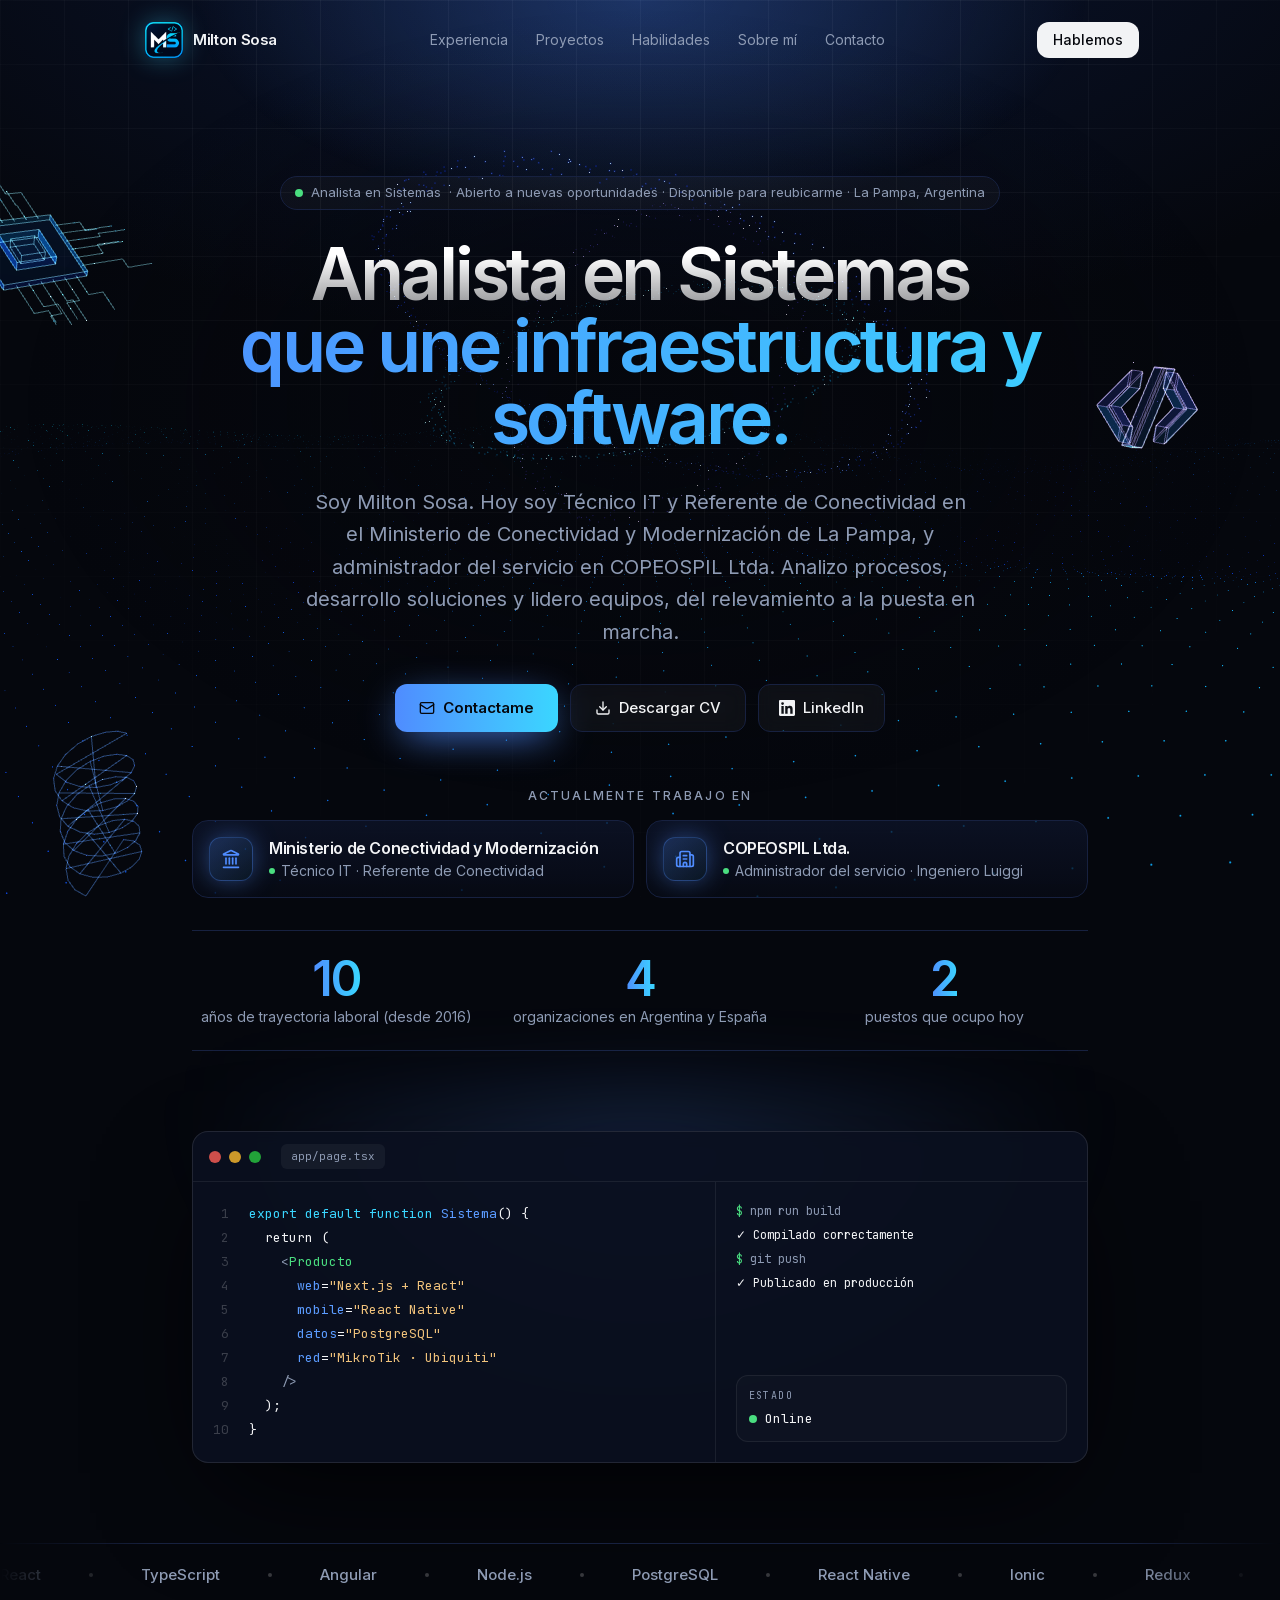
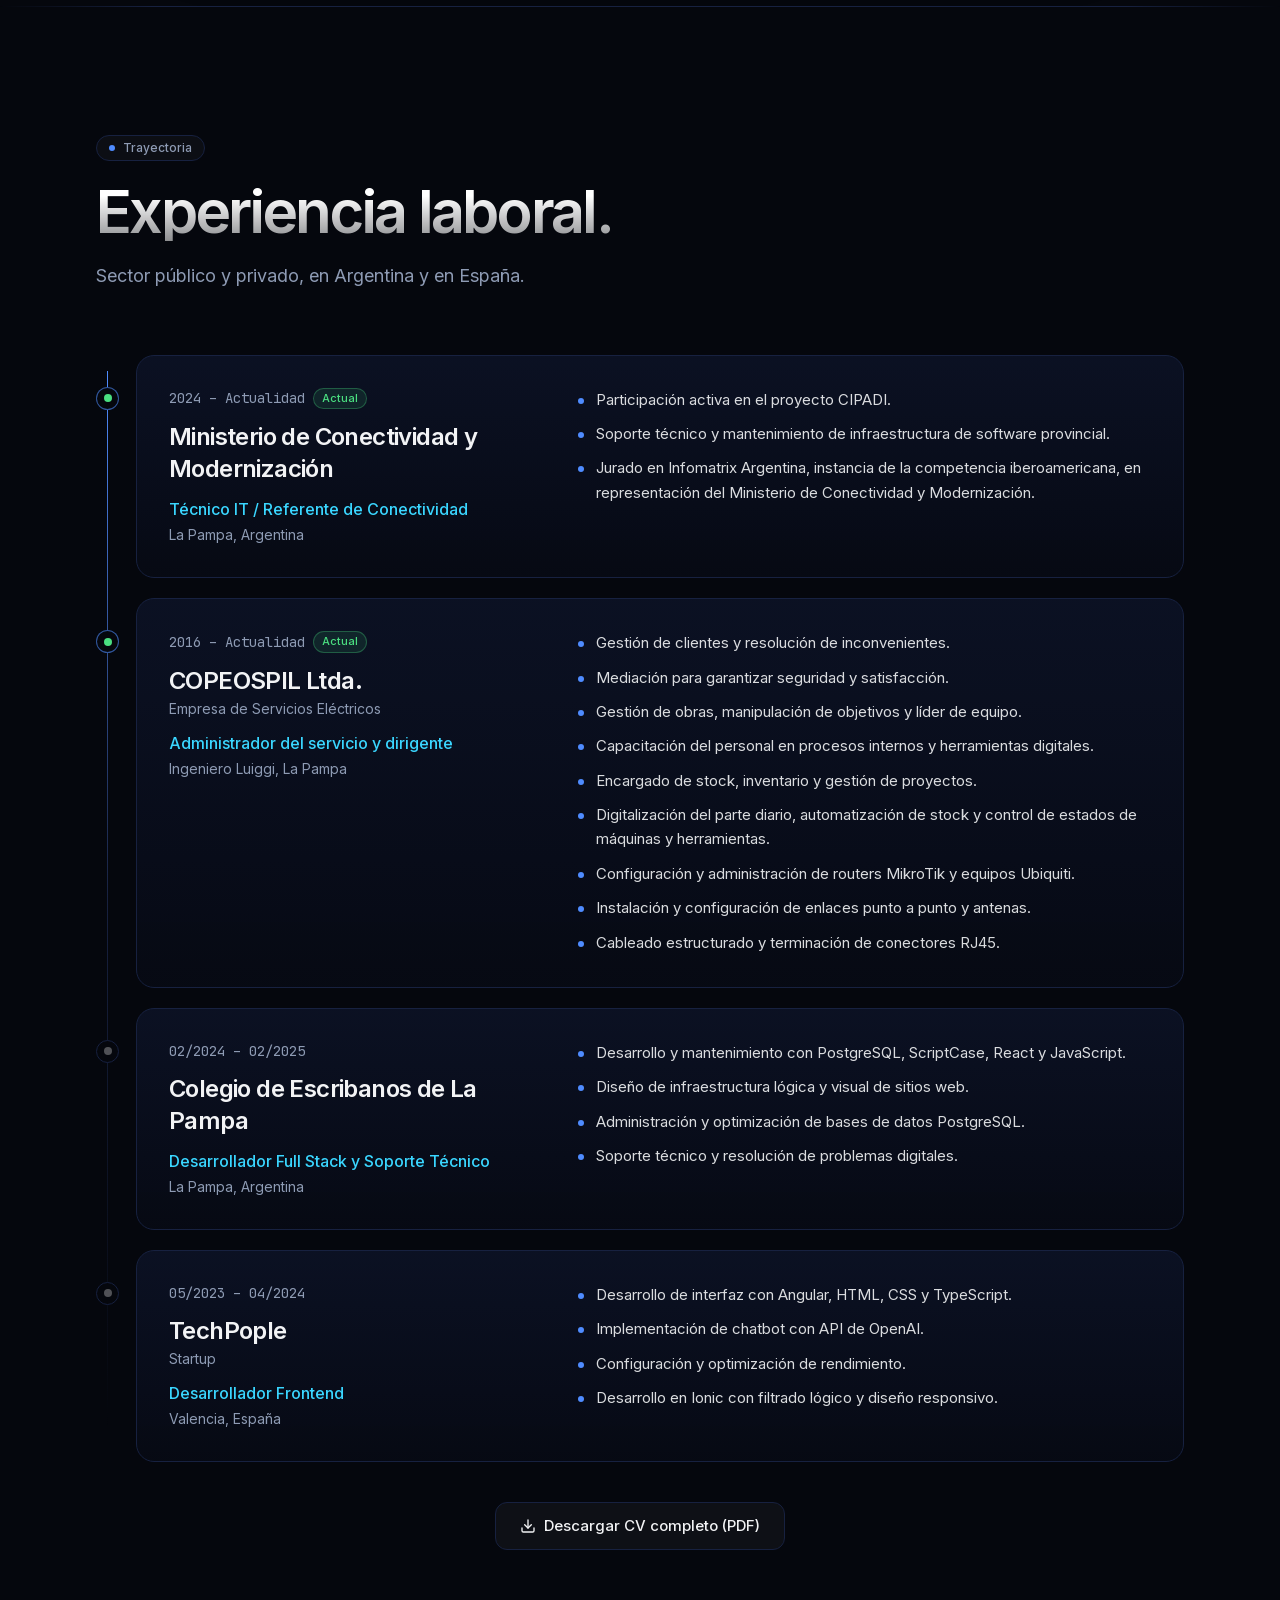
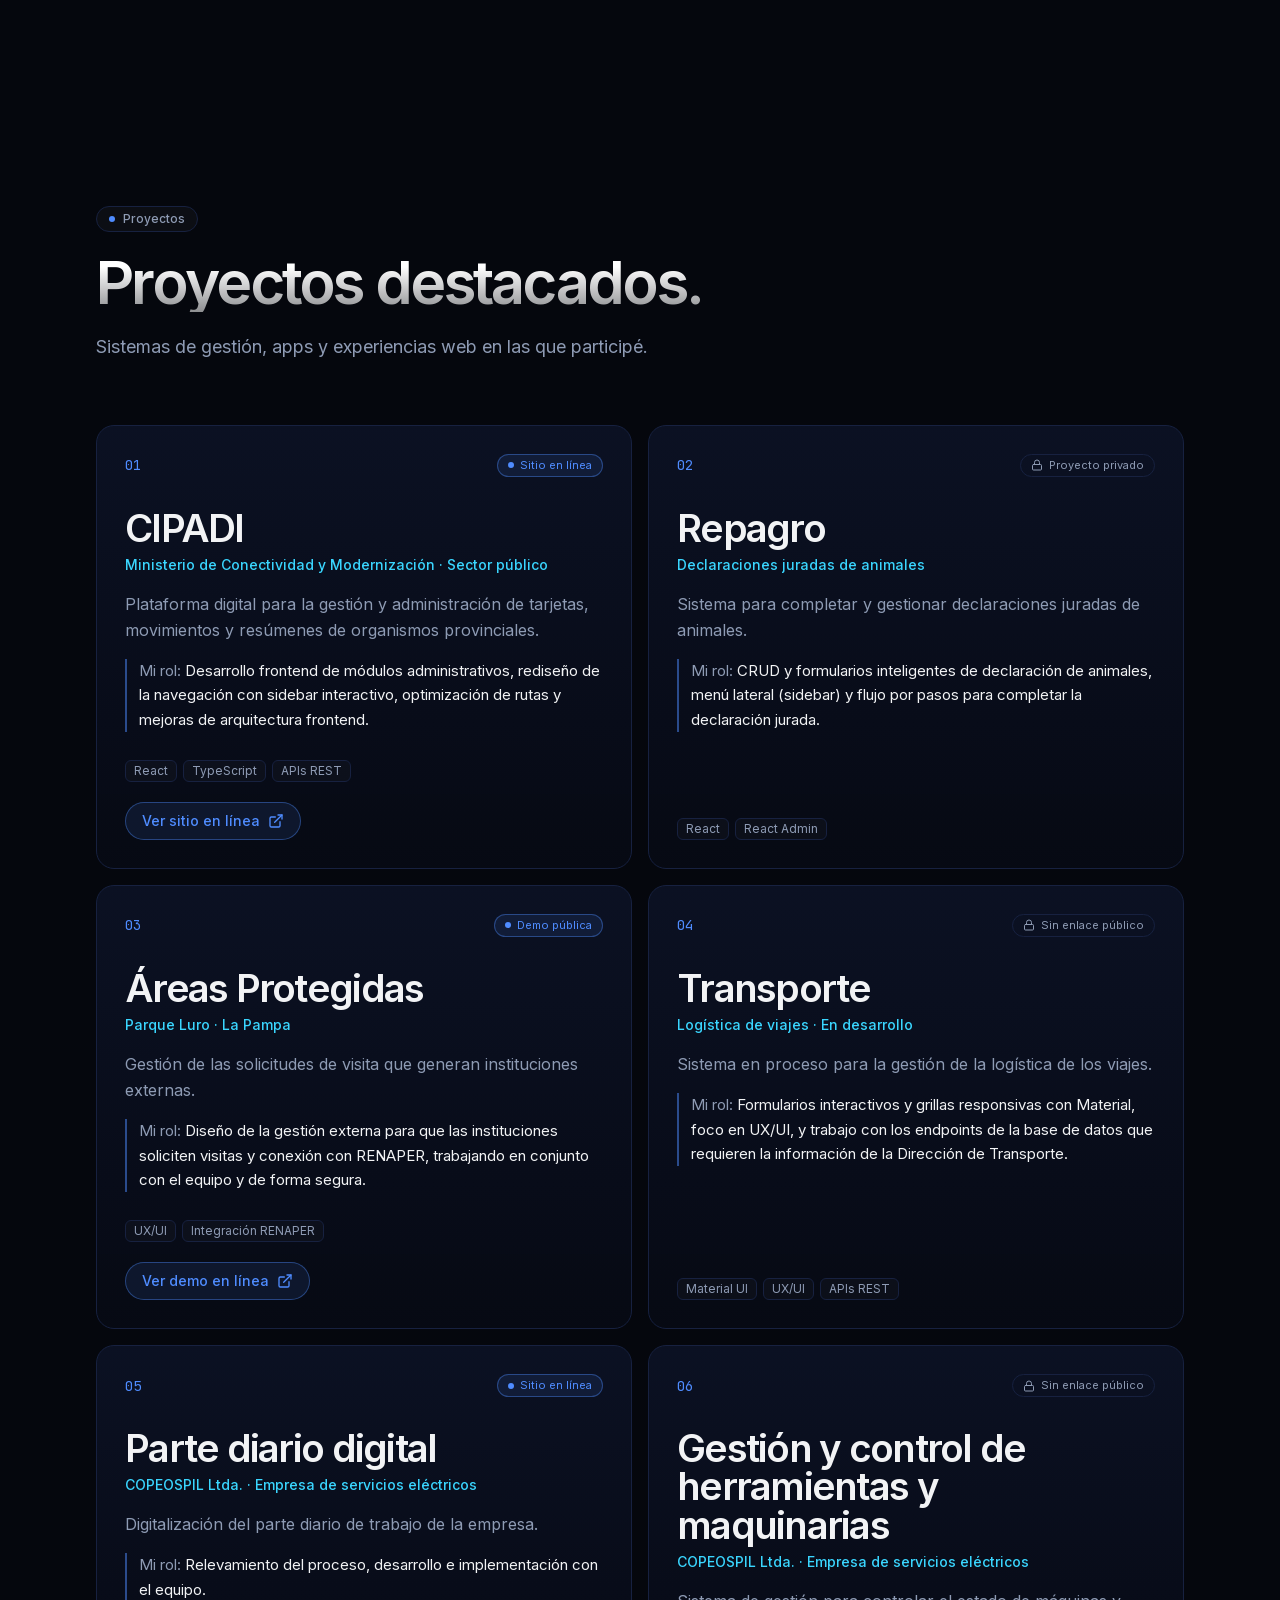
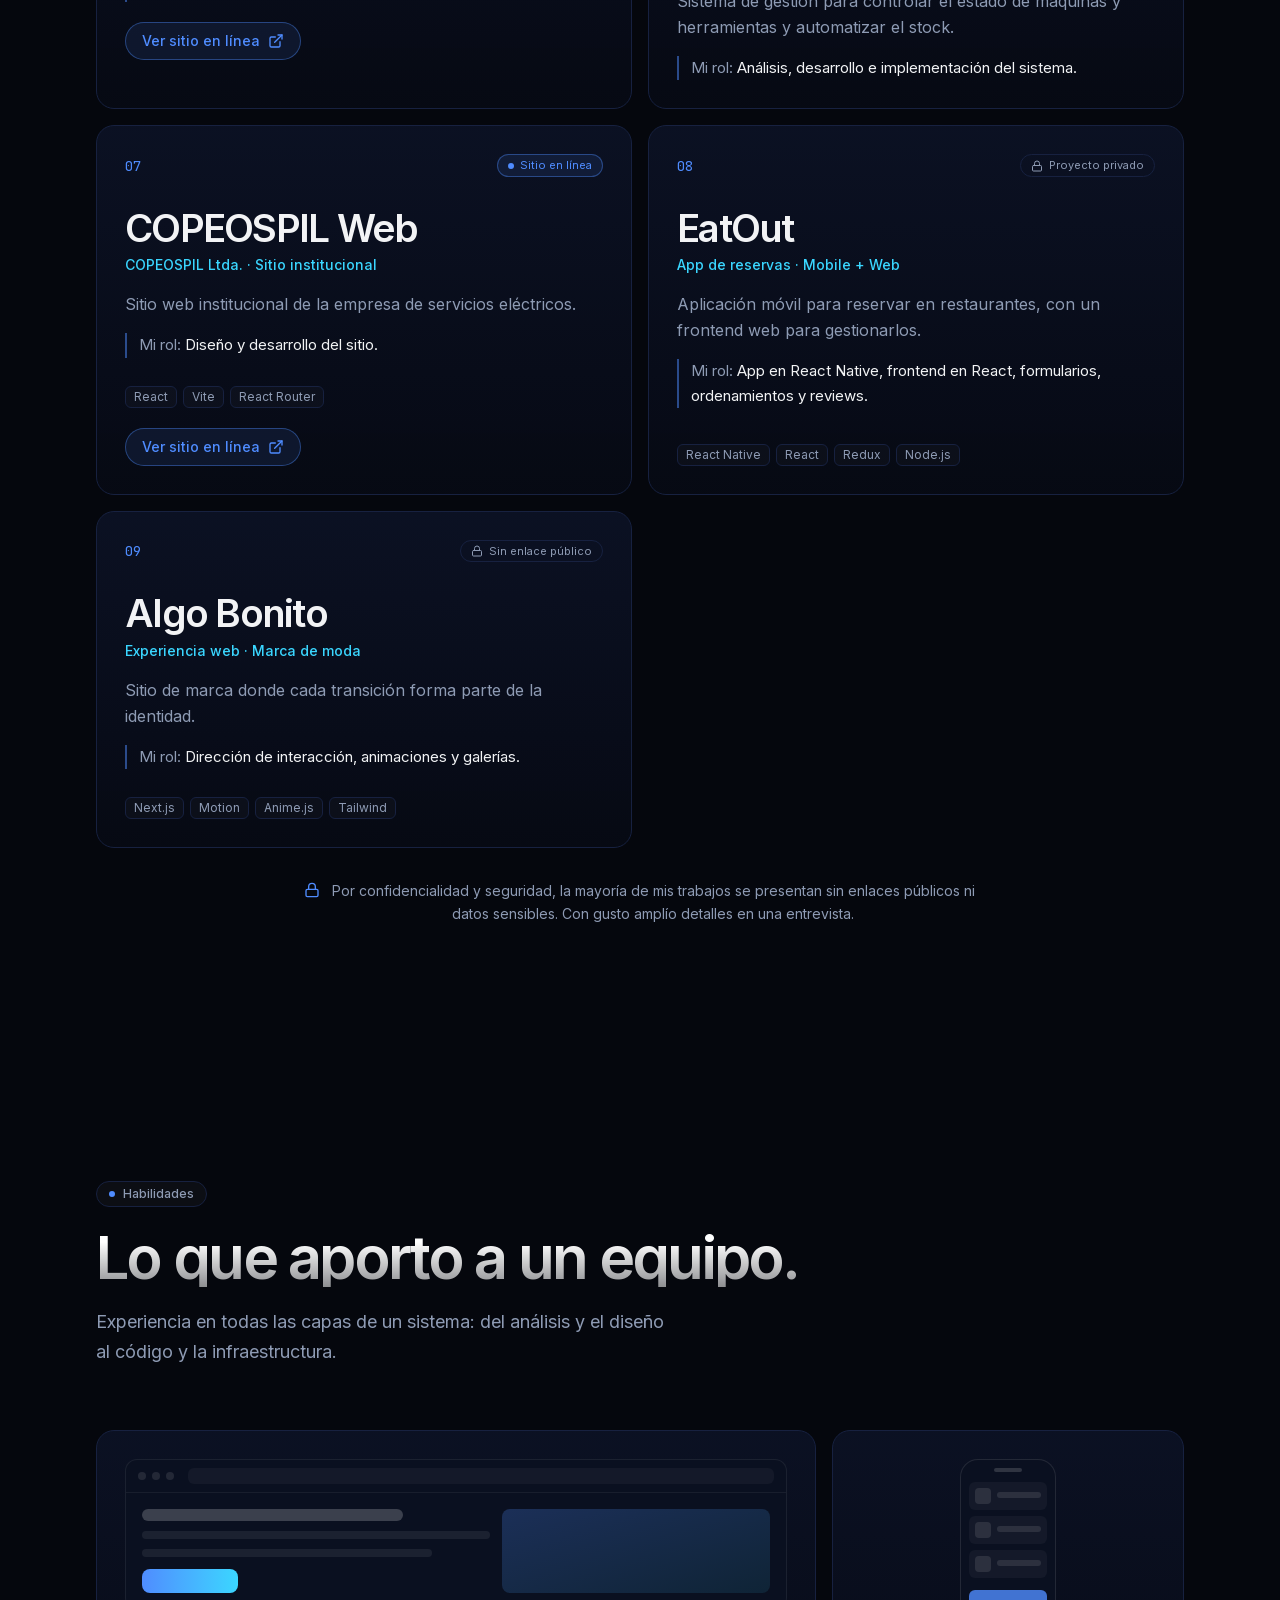
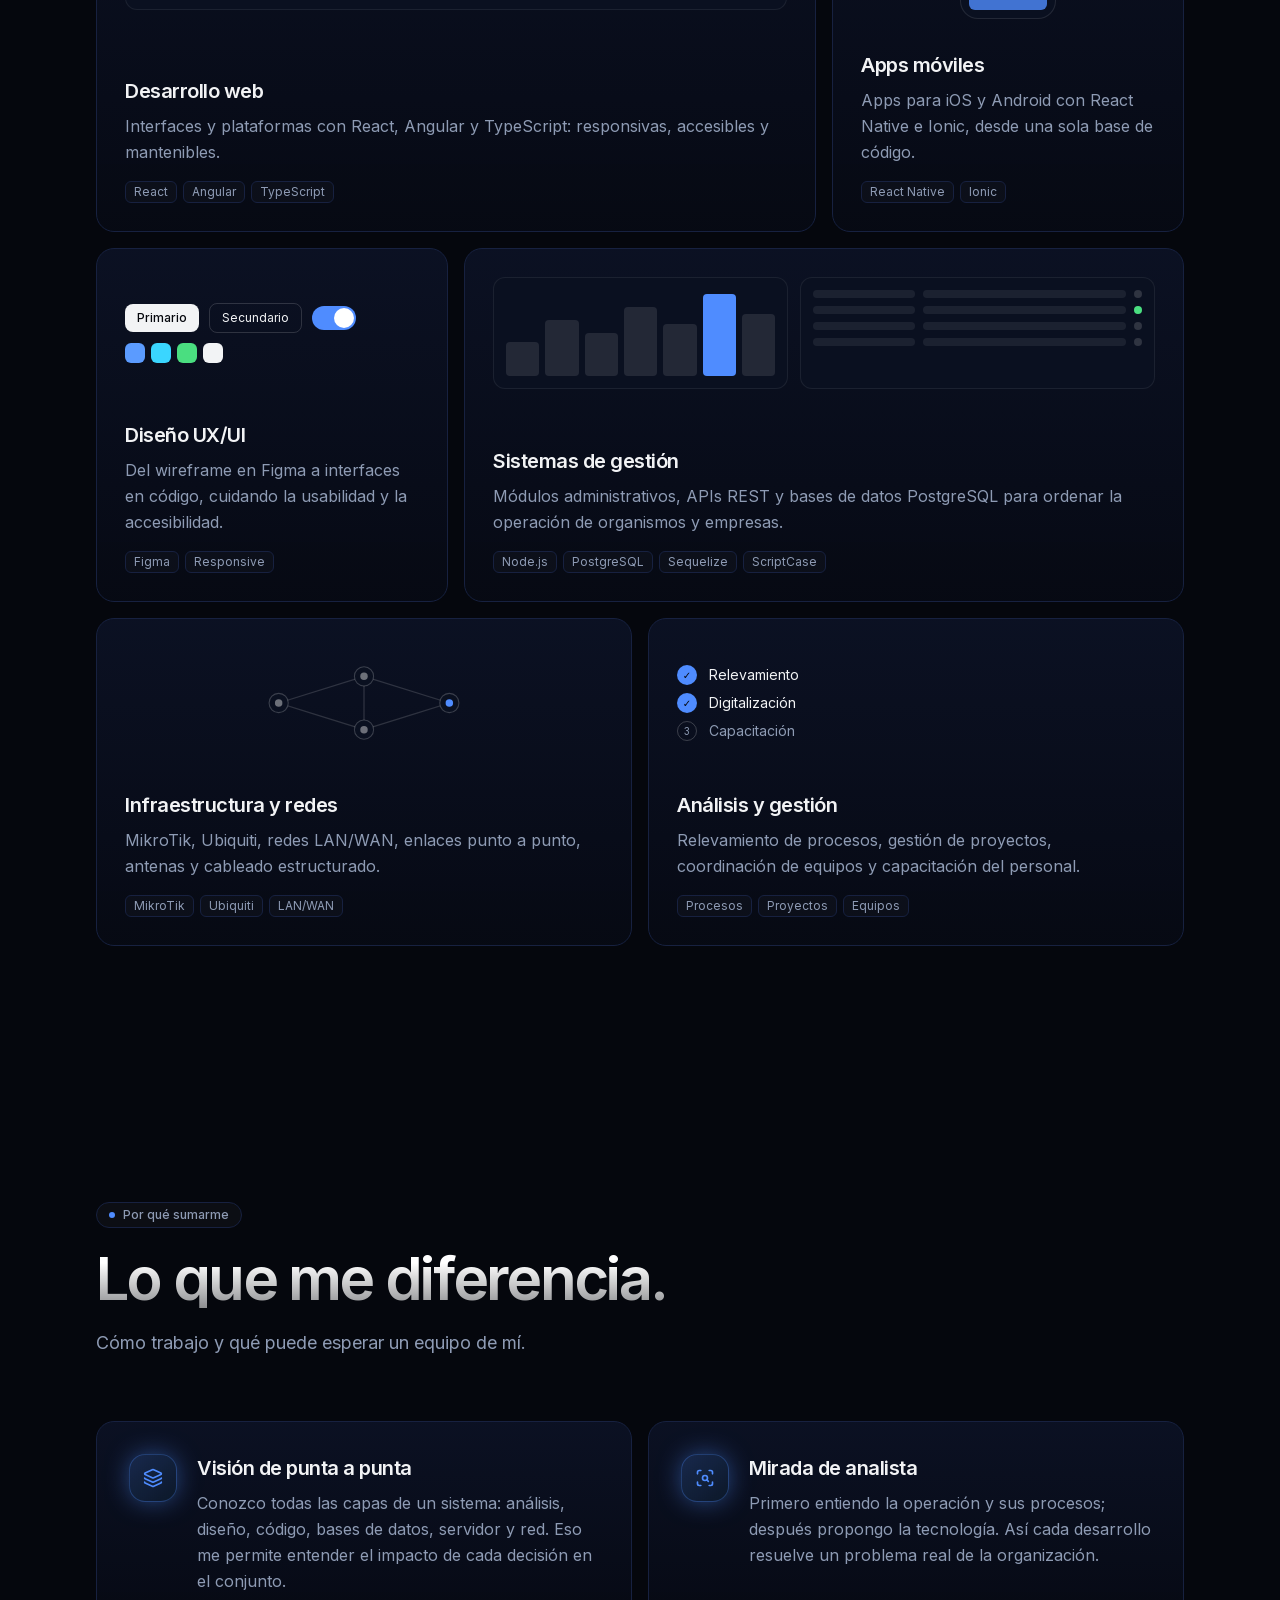
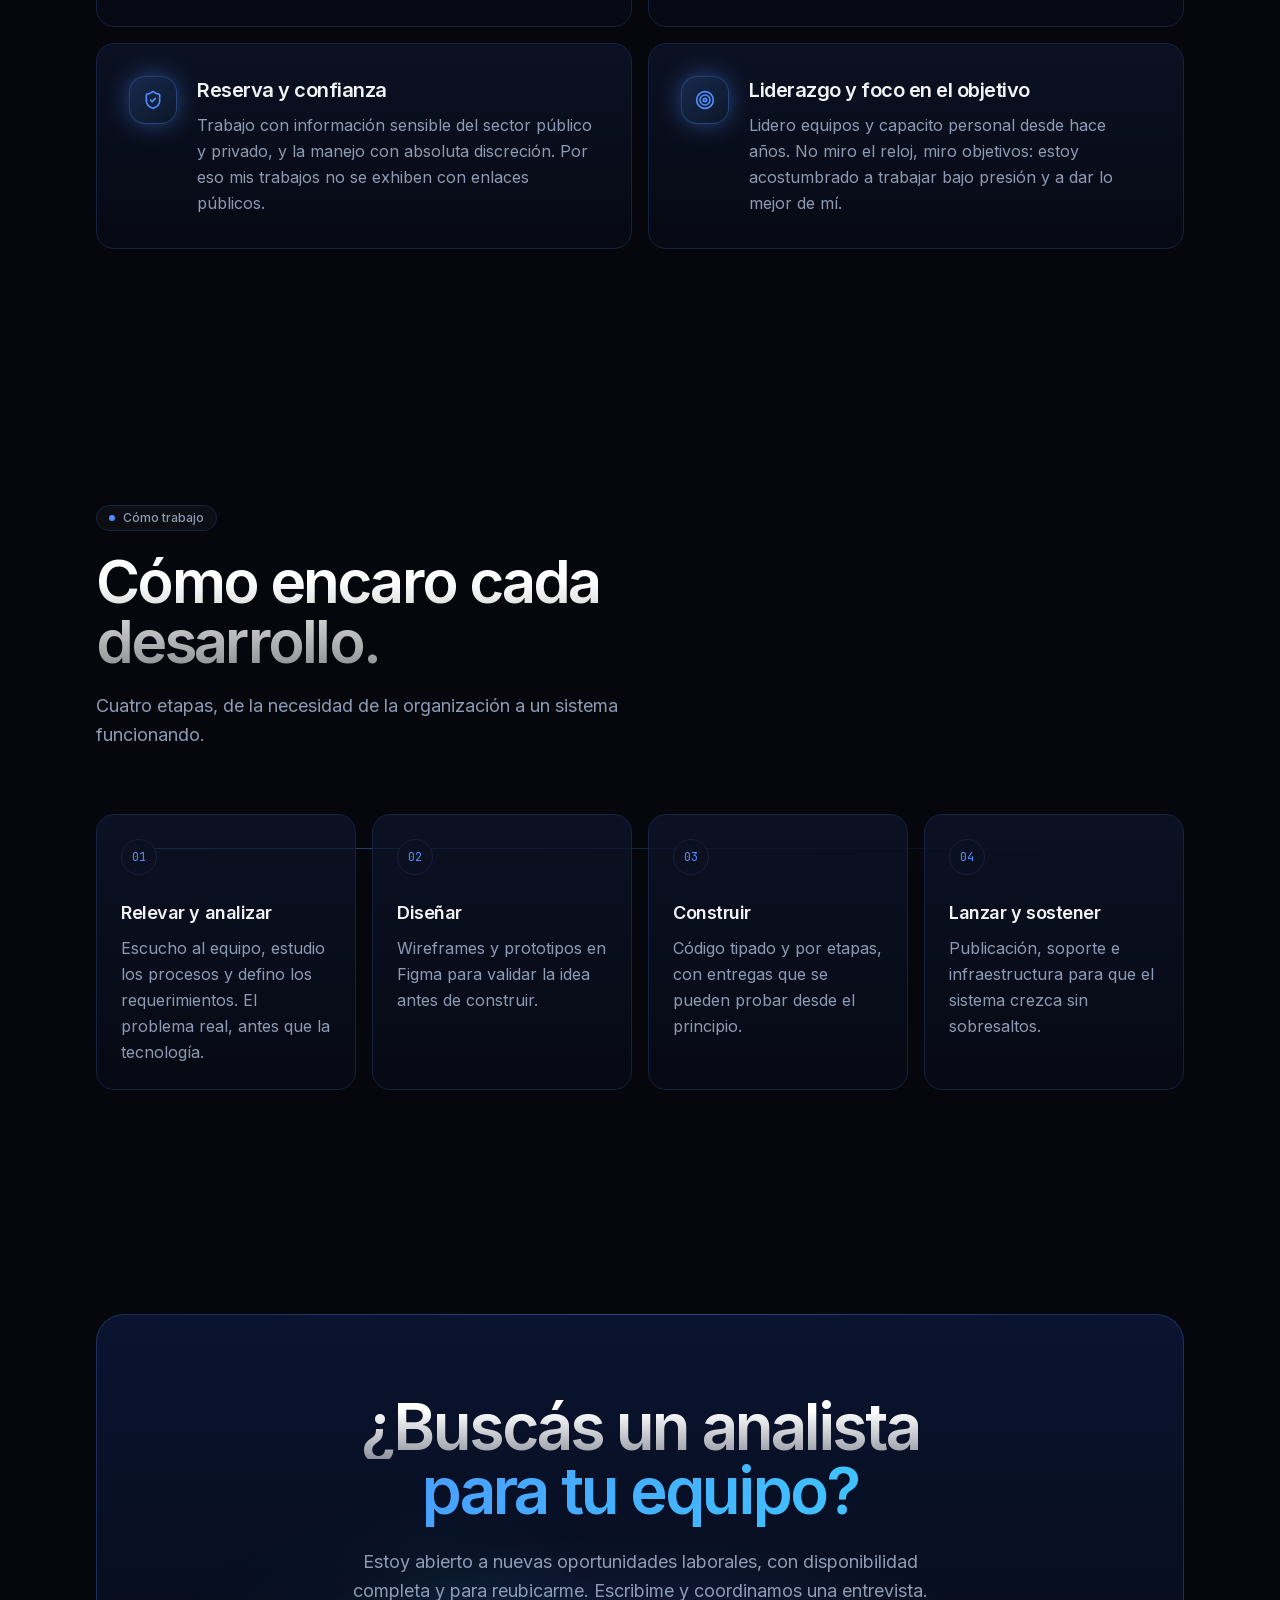
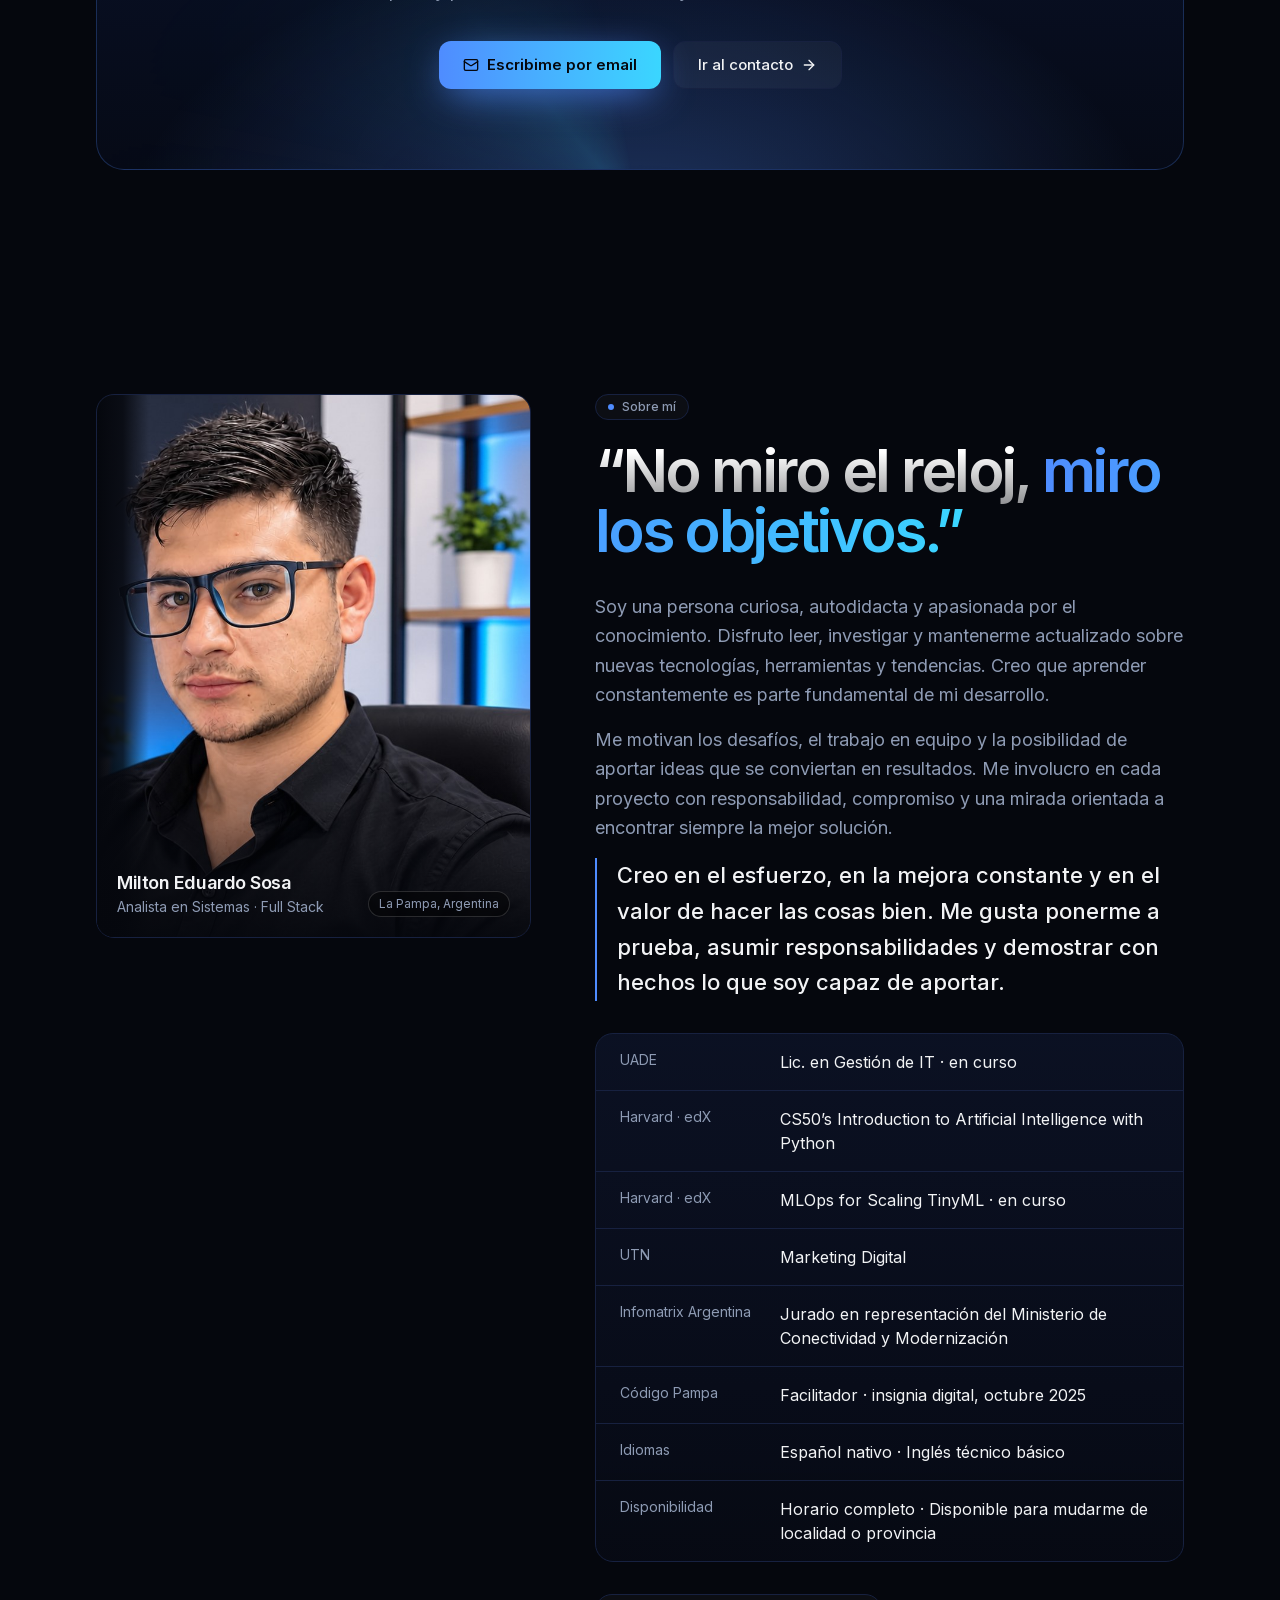
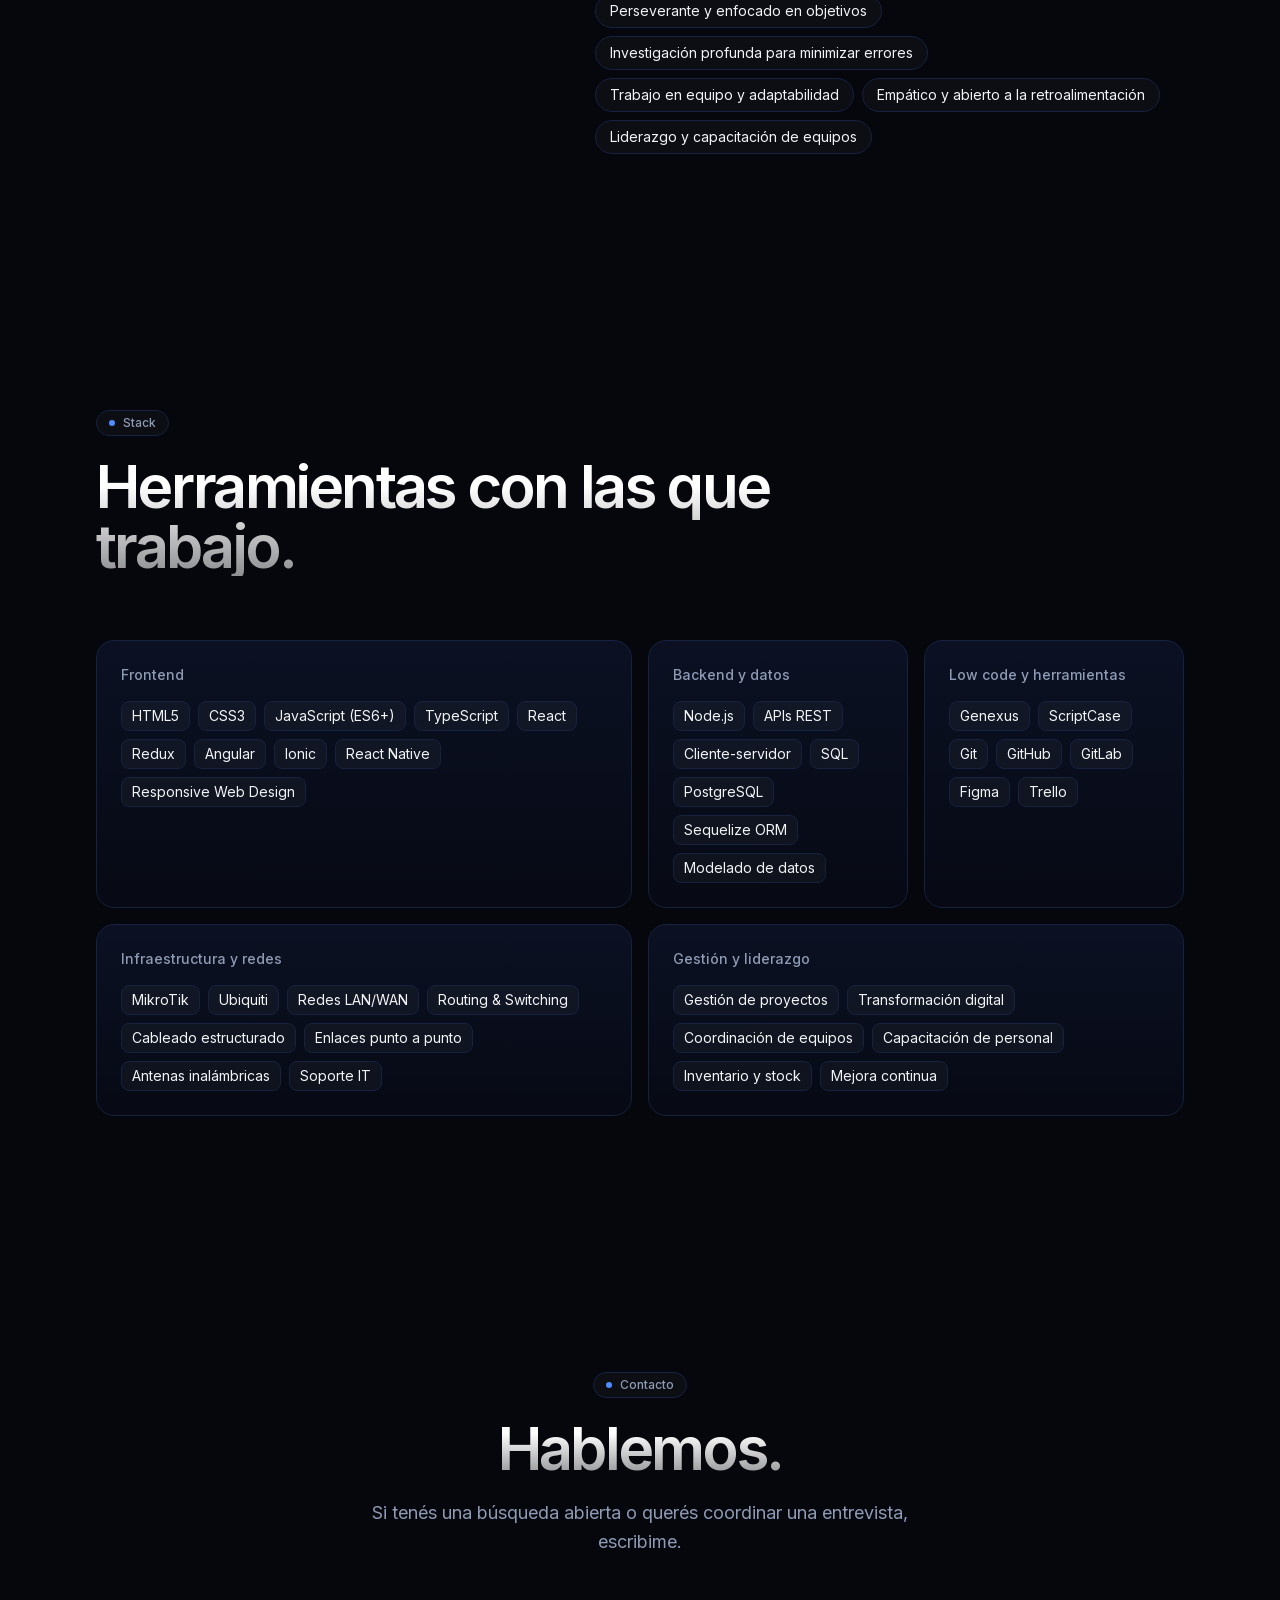
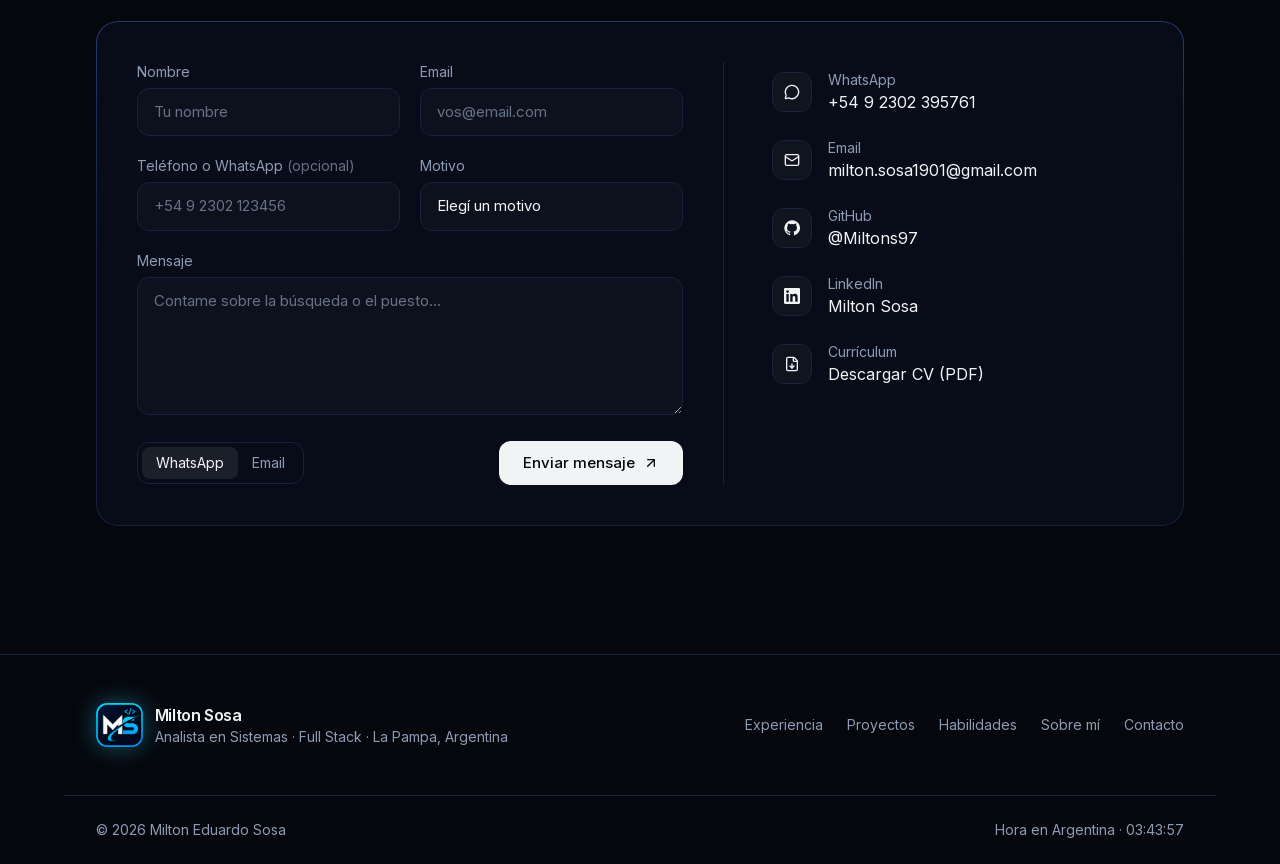
==== commit 518a7dc9: "Foto sin logo de Trinova" ====
--- a/index.html
+++ b/index.html
@@ -1 +1 @@
-<!DOCTYPE html><html lang="es-AR" class="gGczLa_variable LINzvG_variable"><head><meta charSet="utf-8"/><meta name="viewport" content="width=device-width, initial-scale=1"/><link rel="preload" href="/_next/static/media/07c7676b89ed2778-s.p.2bn3s6zvc0dyp.woff2" as="font" crossorigin="" type="font/woff2"/><link rel="preload" href="/_next/static/media/53897e768d329f66-s.p.3t6q91iet4nsy.woff2" as="font" crossorigin="" type="font/woff2"/><link rel="preload" as="image" href="/brand/ms-logo.png"/><link rel="stylesheet" href="/_next/static/chunks/3mvc6-8-chs46.css" data-precedence="next"/><link rel="preload" as="script" fetchPriority="low" href="/_next/static/chunks/1pcw6gskne7pf.js"/><script src="/_next/static/chunks/0li7vzj18bfpo.js" async=""></script><script src="/_next/static/chunks/092r-mewpaf3q.js" async=""></script><script src="/_next/static/chunks/3clof-ik2xt8u.js" async=""></script><script src="/_next/static/chunks/turbopack-2u1d16houkiyo.js" async=""></script><script src="/_next/static/chunks/3mdjmps1h4q_7.js" async=""></script><script src="/_next/static/chunks/41-4dhhyfup9s.js" async=""></script><script src="/_next/static/chunks/3970_tarkmwu7.js" async=""></script><script src="/_next/static/chunks/1uz-xs35jk8lq.js" async=""></script><script src="/_next/static/chunks/1yqh2m2w_661-.js" async=""></script><script src="/_next/static/chunks/1rtsqle_3y6tx.js" async=""></script><meta name="next-size-adjust" content=""/><meta name="theme-color" content="#05070d"/><meta name="color-scheme" content="dark"/><title>Milton Sosa — Analista en Sistemas y Desarrollador Full Stack</title><meta name="description" content="Soy Milton Sosa, analista en sistemas y desarrollador full stack de La Pampa, Argentina. Trabajo en el Ministerio de Conectividad y Modernización de La Pampa y en COPEOSPIL Ltda. (Ingeniero Luiggi). Analista en sistemas abierto a nuevas oportunidades laborales."/><meta name="author" content="Milton Eduardo Sosa"/><meta name="keywords" content="Milton Sosa,analista en sistemas,analista de sistemas,desarrollador full stack,desarrollo web,Next.js,React,React Native,La Pampa,Argentina"/><link rel="canonical" href="https://miltons97.github.io/"/><meta property="og:title" content="Milton Sosa — Analista en Sistemas y Desarrollador Full Stack"/><meta property="og:description" content="Soy Milton Sosa, analista en sistemas y desarrollador full stack de La Pampa, Argentina. Trabajo en el Ministerio de Conectividad y Modernización de La Pampa y en COPEOSPIL Ltda. (Ingeniero Luiggi). Analista en sistemas abierto a nuevas oportunidades laborales."/><meta property="og:locale" content="es_AR"/><meta property="og:image" content="https://miltons97.github.io/milton.jpg"/><meta property="og:image:width" content="1230"/><meta property="og:image:height" content="1278"/><meta property="og:image:alt" content="Retrato de Milton Eduardo Sosa"/><meta property="og:type" content="profile"/><meta name="twitter:card" content="summary_large_image"/><meta name="twitter:title" content="Milton Sosa — Analista en Sistemas y Desarrollador Full Stack"/><meta name="twitter:description" content="Soy Milton Sosa, analista en sistemas y desarrollador full stack de La Pampa, Argentina. Trabajo en el Ministerio de Conectividad y Modernización de La Pampa y en COPEOSPIL Ltda. (Ingeniero Luiggi). Analista en sistemas abierto a nuevas oportunidades laborales."/><meta name="twitter:image" content="https://miltons97.github.io/milton.jpg"/><link rel="icon" href="/icon.png?icon.3d1izphjj7i58.png" sizes="192x192" type="image/png"/><link rel="apple-touch-icon" href="/apple-icon.png?apple-icon.302dg1nwjj75e.png" sizes="180x180" type="image/png"/><script src="/_next/static/chunks/0cz1d0mv5g_q7.js" noModule=""></script></head><body class="isolate"><div hidden=""><!--$--><!--/$--></div><div class="theme-v2 min-h-svh"><script type="application/ld+json">{"@context":"https://schema.org","@type":"Person","name":"Milton Eduardo Sosa","jobTitle":"Analista en Sistemas y Desarrollador Full Stack","email":"mailto:milton.sosa1901@gmail.com","address":{"@type":"PostalAddress","addressRegion":"La Pampa","addressCountry":"AR"},"sameAs":["https://github.com/Miltons97","https://www.linkedin.com/in/milton-sosa-6b671524b/"],"knowsLanguage":["es","en"],"description":"Soy Milton Sosa, analista en sistemas y desarrollador full stack de La Pampa, Argentina. Trabajo en el Ministerio de Conectividad y Modernización de La Pampa y en COPEOSPIL Ltda. (Ingeniero Luiggi). Analista en sistemas abierto a nuevas oportunidades laborales."}</script><div aria-hidden="true" class="pointer-events-none fixed inset-0 -z-10"><div class="absolute inset-0 transition-opacity duration-[1400ms] opacity-0"></div><div class="absolute inset-0 bg-[radial-gradient(ellipse_60%_55%_at_50%_45%,rgb(5_7_13/0.55),transparent_80%)]"></div></div><a href="#contenido" class="skip-link fixed left-4 top-3 z-[100] rounded-lg bg-signal px-3 py-2 text-sm font-medium text-[#05070d]">Saltar al contenido</a><header class="fixed inset-x-0 top-3 z-50 px-3"><div class="mx-auto flex h-14 max-w-5xl items-center justify-between rounded-2xl border px-3 pl-4 transition-[background-color,border-color,backdrop-filter] duration-300 border-transparent"><a href="#inicio" class="flex items-center gap-2.5 text-[15px] font-semibold tracking-tight"><img alt="" aria-hidden="true" width="256" height="241" decoding="async" data-nimg="1" class="h-9 w-auto drop-shadow-[0_0_12px_rgb(58_214_255/0.35)]" style="color:transparent" src="/brand/ms-logo.png"/>Milton Sosa</a><nav aria-label="Principal" class="hidden md:block"><ul class="flex items-center gap-1 text-sm text-dim"><li><a href="#experiencia" class="rounded-lg px-3 py-2 transition-colors hover:bg-white/[0.04] hover:text-fg">Experiencia</a></li><li><a href="#proyectos" class="rounded-lg px-3 py-2 transition-colors hover:bg-white/[0.04] hover:text-fg">Proyectos</a></li><li><a href="#servicios" class="rounded-lg px-3 py-2 transition-colors hover:bg-white/[0.04] hover:text-fg">Habilidades</a></li><li><a href="#sobre-mi" class="rounded-lg px-3 py-2 transition-colors hover:bg-white/[0.04] hover:text-fg">Sobre mí</a></li><li><a href="#contacto" class="rounded-lg px-3 py-2 transition-colors hover:bg-white/[0.04] hover:text-fg">Contacto</a></li></ul></nav><div class="flex items-center gap-2"><a href="#contacto" class="hidden rounded-xl bg-fg px-4 py-2 text-sm font-medium text-[#05070d] transition-opacity hover:opacity-90 sm:inline-flex">Hablemos</a><button type="button" aria-label="Abrir menú" aria-expanded="false" aria-controls="menu-v2" class="grid size-10 place-items-center rounded-xl border border-line md:hidden"><span class="relative block h-2.5 w-4"><span class="absolute left-0 top-0 h-px w-4 bg-fg transition-transform"></span><span class="absolute bottom-0 left-0 h-px w-4 bg-fg transition-transform"></span></span></button></div></div></header><main id="contenido"><section id="inicio" aria-labelledby="inicio-t" class="relative overflow-hidden pt-36 md:pt-44"><div aria-hidden="true" class="v2-hero-bg pointer-events-none absolute inset-0 -z-10"></div><div aria-hidden="true" class="v2-glow pointer-events-none absolute inset-x-0 top-0 -z-10 h-[620px]"></div><div class="mx-auto w-full max-w-6xl px-5 md:px-8 flex flex-col items-center text-center"><div style="opacity:0;transform:translateY(16px)"><span class="inline-flex items-center gap-2 rounded-full border border-line bg-white/[0.03] px-3.5 py-1.5 text-[13px] text-dim"><span class="v2-pulse size-2 rounded-full bg-[#4ade80]"></span>Analista en Sistemas<span class="hidden sm:inline"> · <!-- -->Abierto a nuevas oportunidades · Disponible para reubicarme<!-- --> · <!-- -->La Pampa, Argentina</span></span></div><div style="opacity:0;transform:translateY(16px)"><h1 id="inicio-t" class="v2-title mt-7 text-[clamp(2.4rem,6.4vw,4.5rem)]"><span class="v2-fade-text block">Analista en Sistemas</span><span class="v2-accent-text block pb-2">que une infraestructura y software.</span></h1></div><div style="opacity:0;transform:translateY(16px)"><p class="mx-auto mt-6 max-w-2xl text-lg leading-relaxed text-dim md:text-xl">Soy Milton Sosa. Hoy soy Técnico IT y Referente de Conectividad en el Ministerio de Conectividad y Modernización de La Pampa, y administrador del servicio en COPEOSPIL Ltda. Analizo procesos, desarrollo soluciones y lidero equipos, del relevamiento a la puesta en marcha.</p></div><div class="mt-9 flex flex-wrap justify-center gap-3" style="opacity:0;transform:translateY(16px)"><a href="#contacto" class="v2-shine inline-flex h-12 items-center gap-2 rounded-xl bg-gradient-to-r from-signal to-[var(--accent-2)] px-6 text-[15px] font-semibold text-[#05070d] shadow-[0_10px_40px_-10px_var(--signal)] transition-transform hover:-translate-y-0.5"><svg xmlns="http://www.w3.org/2000/svg" width="24" height="24" viewBox="0 0 24 24" fill="none" stroke="currentColor" stroke-width="2" stroke-linecap="round" stroke-linejoin="round" class="lucide lucide-mail size-4" aria-hidden="true"><path d="m22 7-8.991 5.727a2 2 0 0 1-2.009 0L2 7"></path><rect x="2" y="4" width="20" height="16" rx="2"></rect></svg> Contactame</a><a href="/cv-milton-sosa.pdf" download="" class="group inline-flex h-12 items-center gap-2 rounded-xl border border-line bg-white/[0.04] px-6 text-[15px] font-medium backdrop-blur transition-colors hover:bg-white/[0.08]"><svg xmlns="http://www.w3.org/2000/svg" width="24" height="24" viewBox="0 0 24 24" fill="none" stroke="currentColor" stroke-width="2" stroke-linecap="round" stroke-linejoin="round" class="lucide lucide-download size-4 transition-transform group-hover:translate-y-0.5" aria-hidden="true"><path d="M12 15V3"></path><path d="M21 15v4a2 2 0 0 1-2 2H5a2 2 0 0 1-2-2v-4"></path><path d="m7 10 5 5 5-5"></path></svg> Descargar CV</a><a href="https://www.linkedin.com/in/milton-sosa-6b671524b/" target="_blank" rel="noopener noreferrer" class="inline-flex h-12 items-center gap-2 rounded-xl border border-line bg-white/[0.04] px-5 text-[15px] font-medium backdrop-blur transition-colors hover:border-[#0a66c2]/60 hover:bg-[#0a66c2]/15"><svg viewBox="0 0 24 24" fill="currentColor" class="size-4" aria-hidden="true"><path d="M20.45 20.45h-3.56v-5.57c0-1.33-.02-3.04-1.85-3.04-1.85 0-2.14 1.45-2.14 2.94v5.67H9.34V9h3.42v1.56h.05c.48-.9 1.64-1.85 3.37-1.85 3.6 0 4.27 2.37 4.27 5.46v6.28ZM5.34 7.43a2.06 2.06 0 1 1 0-4.13 2.06 2.06 0 0 1 0 4.13ZM7.12 20.45H3.56V9h3.56v11.45ZM22.22 0H1.77C.79 0 0 .77 0 1.73v20.54C0 23.23.79 24 1.77 24h20.45c.98 0 1.78-.77 1.78-1.73V1.73C24 .77 23.2 0 22.22 0Z"></path></svg> LinkedIn</a></div><div class="mt-14 w-full max-w-4xl" style="opacity:0;transform:translateY(16px)"><p class="text-xs font-medium uppercase tracking-[0.18em] text-dim">Actualmente trabajo en</p><ul class="mt-4 grid gap-3 sm:grid-cols-2"><li class="v2-card flex items-center gap-4 !rounded-2xl p-4 text-left"><span class="grid size-11 shrink-0 place-items-center rounded-xl border border-signal/30 bg-gradient-to-br from-signal/25 to-[var(--accent-2)]/5 text-signal shadow-[0_0_30px_-8px_var(--signal)]"><svg xmlns="http://www.w3.org/2000/svg" width="24" height="24" viewBox="0 0 24 24" fill="none" stroke="currentColor" stroke-width="2" stroke-linecap="round" stroke-linejoin="round" class="lucide lucide-landmark size-5" aria-hidden="true"><path d="M10 18v-7"></path><path d="M11.119 2.205a2 2 0 0 1 1.762 0l7.84 3.846A.5.5 0 0 1 20.5 7h-17a.5.5 0 0 1-.22-.949z"></path><path d="M14 18v-7"></path><path d="M18 18v-7"></path><path d="M3 22h18"></path><path d="M6 18v-7"></path></svg></span><span class="min-w-0"><span class="block font-semibold leading-snug tracking-tight">Ministerio de Conectividad y Modernización</span><span class="mt-0.5 flex items-center gap-1.5 text-sm text-dim"><span class="v2-pulse size-1.5 rounded-full bg-[#4ade80]"></span> <!-- -->Técnico IT · Referente de Conectividad</span></span></li><li class="v2-card flex items-center gap-4 !rounded-2xl p-4 text-left"><span class="grid size-11 shrink-0 place-items-center rounded-xl border border-signal/30 bg-gradient-to-br from-signal/25 to-[var(--accent-2)]/5 text-signal shadow-[0_0_30px_-8px_var(--signal)]"><svg xmlns="http://www.w3.org/2000/svg" width="24" height="24" viewBox="0 0 24 24" fill="none" stroke="currentColor" stroke-width="2" stroke-linecap="round" stroke-linejoin="round" class="lucide lucide-building-complex lucide-building-2 size-5" aria-hidden="true"><path d="M10 12h4"></path><path d="M10 8h4"></path><path d="M14 21v-3a2 2 0 0 0-4 0v3"></path><path d="M6 10H4a2 2 0 0 0-2 2v7a2 2 0 0 0 2 2h16a2 2 0 0 0 2-2V9a2 2 0 0 0-2-2h-2"></path><path d="M6 21V5a2 2 0 0 1 2-2h8a2 2 0 0 1 2 2v16"></path></svg></span><span class="min-w-0"><span class="block font-semibold leading-snug tracking-tight">COPEOSPIL Ltda.</span><span class="mt-0.5 flex items-center gap-1.5 text-sm text-dim"><span class="v2-pulse size-1.5 rounded-full bg-[#4ade80]"></span> <!-- -->Administrador del servicio · Ingeniero Luiggi</span></span></li></ul><dl class="mt-8 grid grid-cols-3 gap-4 border-y border-line py-6"><div class="flex flex-col-reverse items-center gap-1"><dt class="text-xs leading-snug text-dim sm:text-sm">años de trayectoria laboral (desde 2016)</dt><dd class="v2-accent-text v2-title text-4xl md:text-5xl">10</dd></div><div class="flex flex-col-reverse items-center gap-1"><dt class="text-xs leading-snug text-dim sm:text-sm">organizaciones en Argentina y España</dt><dd class="v2-accent-text v2-title text-4xl md:text-5xl">4</dd></div><div class="flex flex-col-reverse items-center gap-1"><dt class="text-xs leading-snug text-dim sm:text-sm">puestos que ocupo hoy</dt><dd class="v2-accent-text v2-title text-4xl md:text-5xl">2</dd></div></dl></div><div class="mt-16 w-full max-w-4xl md:mt-20" style="opacity:0;transform:translateY(16px)"><div class="text-left" style="perspective:1400px"><div class="relative" aria-hidden="true" style="transform:none"><div class="absolute -inset-x-10 -top-10 bottom-0 -z-10 rounded-[40px] bg-[radial-gradient(ellipse_at_50%_0%,color-mix(in_oklab,var(--signal)_22%,transparent),transparent_65%)] blur-2xl"></div><div class="overflow-hidden rounded-2xl border border-white/10 bg-[#0a1020]/90 shadow-[0_40px_120px_-30px_rgba(0,0,0,0.9)] backdrop-blur"><div class="flex items-center gap-2 border-b border-white/[0.07] px-4 py-3"><span class="size-3 rounded-full bg-[#ff5f57]/80"></span><span class="size-3 rounded-full bg-[#febc2e]/80"></span><span class="size-3 rounded-full bg-[#28c840]/80"></span><span class="ml-3 rounded-md bg-white/[0.05] px-2.5 py-1 font-mono text-[11px] text-dim">app/page.tsx</span></div><div class="grid md:grid-cols-[1.4fr_1fr]"><pre class="overflow-x-auto p-5 font-mono text-[12.5px] leading-6 md:text-[13px]"><div class="flex"><span class="mr-5 w-4 select-none text-right text-white/20">1</span><span><span class="text-[#3ad6ff]">export default function </span><span class="text-[#5b9bff]">Sistema</span><span>() {</span></span></div><div class="flex"><span class="mr-5 w-4 select-none text-right text-white/20">2</span><span><span>  return (</span></span></div><div class="flex"><span class="mr-5 w-4 select-none text-right text-white/20">3</span><span><span class="text-dim">    &lt;</span><span class="text-[#4ade80]">Producto</span></span></div><div class="flex"><span class="mr-5 w-4 select-none text-right text-white/20">4</span><span><span class="text-[#5b9bff]">      web</span><span>=</span><span class="text-[#f0c27b]">&quot;Next.js + React&quot;</span></span></div><div class="flex"><span class="mr-5 w-4 select-none text-right text-white/20">5</span><span><span class="text-[#5b9bff]">      mobile</span><span>=</span><span class="text-[#f0c27b]">&quot;React Native&quot;</span></span></div><div class="flex"><span class="mr-5 w-4 select-none text-right text-white/20">6</span><span><span class="text-[#5b9bff]">      datos</span><span>=</span><span class="text-[#f0c27b]">&quot;PostgreSQL&quot;</span></span></div><div class="flex"><span class="mr-5 w-4 select-none text-right text-white/20">7</span><span><span class="text-[#5b9bff]">      red</span><span>=</span><span class="text-[#f0c27b]">&quot;MikroTik · Ubiquiti&quot;</span></span></div><div class="flex"><span class="mr-5 w-4 select-none text-right text-white/20">8</span><span><span class="text-dim">    /&gt;</span></span></div><div class="flex"><span class="mr-5 w-4 select-none text-right text-white/20">9</span><span><span>  );</span></span></div><div class="flex"><span class="mr-5 w-4 select-none text-right text-white/20">10</span><span><span>}</span></span></div></pre><div class="flex flex-col justify-between gap-4 border-t border-white/[0.07] p-5 font-mono text-[12px] md:border-l md:border-t-0"><div class="space-y-1.5 text-dim"><p><span class="text-[#4ade80]">$</span> npm run build</p><p class="text-fg">✓ Compilado correctamente</p><p><span class="text-[#4ade80]">$</span> git push</p><p class="text-fg">✓ Publicado en producción</p></div><div class="rounded-xl border border-white/[0.07] bg-white/[0.02] p-3"><p class="text-[10px] uppercase tracking-[0.14em] text-dim">Estado</p><p class="mt-1.5 flex items-center gap-2 text-[13px] text-fg"><span class="v2-pulse size-2 rounded-full bg-[#4ade80]"></span> Online</p></div></div></div></div></div></div></div></div><div class="relative mt-20 border-y border-line py-5 [mask-image:linear-gradient(to_right,transparent,#000_12%,#000_88%,transparent)]"><p class="sr-only">Tecnologías: <!-- -->React, TypeScript, Angular, Node.js, PostgreSQL, React Native, Ionic, Redux, Sequelize, Next.js, Genexus, ScriptCase, MikroTik, Ubiquiti, Git, Figma</p><div aria-hidden="true" class="v2-marquee flex w-max gap-12 text-[15px] font-medium text-dim"><span class="flex items-center gap-12 whitespace-nowrap">React<span class="size-1 rounded-full bg-white/20"></span></span><span class="flex items-center gap-12 whitespace-nowrap">TypeScript<span class="size-1 rounded-full bg-white/20"></span></span><span class="flex items-center gap-12 whitespace-nowrap">Angular<span class="size-1 rounded-full bg-white/20"></span></span><span class="flex items-center gap-12 whitespace-nowrap">Node.js<span class="size-1 rounded-full bg-white/20"></span></span><span class="flex items-center gap-12 whitespace-nowrap">PostgreSQL<span class="size-1 rounded-full bg-white/20"></span></span><span class="flex items-center gap-12 whitespace-nowrap">React Native<span class="size-1 rounded-full bg-white/20"></span></span><span class="flex items-center gap-12 whitespace-nowrap">Ionic<span class="size-1 rounded-full bg-white/20"></span></span><span class="flex items-center gap-12 whitespace-nowrap">Redux<span class="size-1 rounded-full bg-white/20"></span></span><span class="flex items-center gap-12 whitespace-nowrap">Sequelize<span class="size-1 rounded-full bg-white/20"></span></span><span class="flex items-center gap-12 whitespace-nowrap">Next.js<span class="size-1 rounded-full bg-white/20"></span></span><span class="flex items-center gap-12 whitespace-nowrap">Genexus<span class="size-1 rounded-full bg-white/20"></span></span><span class="flex items-center gap-12 whitespace-nowrap">ScriptCase<span class="size-1 rounded-full bg-white/20"></span></span><span class="flex items-center gap-12 whitespace-nowrap">MikroTik<span class="size-1 rounded-full bg-white/20"></span></span><span class="flex items-center gap-12 whitespace-nowrap">Ubiquiti<span class="size-1 rounded-full bg-white/20"></span></span><span class="flex items-center gap-12 whitespace-nowrap">Git<span class="size-1 rounded-full bg-white/20"></span></span><span class="flex items-center gap-12 whitespace-nowrap">Figma<span class="size-1 rounded-full bg-white/20"></span></span><span class="flex items-center gap-12 whitespace-nowrap">React<span class="size-1 rounded-full bg-white/20"></span></span><span class="flex items-center gap-12 whitespace-nowrap">TypeScript<span class="size-1 rounded-full bg-white/20"></span></span><span class="flex items-center gap-12 whitespace-nowrap">Angular<span class="size-1 rounded-full bg-white/20"></span></span><span class="flex items-center gap-12 whitespace-nowrap">Node.js<span class="size-1 rounded-full bg-white/20"></span></span><span class="flex items-center gap-12 whitespace-nowrap">PostgreSQL<span class="size-1 rounded-full bg-white/20"></span></span><span class="flex items-center gap-12 whitespace-nowrap">React Native<span class="size-1 rounded-full bg-white/20"></span></span><span class="flex items-center gap-12 whitespace-nowrap">Ionic<span class="size-1 rounded-full bg-white/20"></span></span><span class="flex items-center gap-12 whitespace-nowrap">Redux<span class="size-1 rounded-full bg-white/20"></span></span><span class="flex items-center gap-12 whitespace-nowrap">Sequelize<span class="size-1 rounded-full bg-white/20"></span></span><span class="flex items-center gap-12 whitespace-nowrap">Next.js<span class="size-1 rounded-full bg-white/20"></span></span><span class="flex items-center gap-12 whitespace-nowrap">Genexus<span class="size-1 rounded-full bg-white/20"></span></span><span class="flex items-center gap-12 whitespace-nowrap">ScriptCase<span class="size-1 rounded-full bg-white/20"></span></span><span class="flex items-center gap-12 whitespace-nowrap">MikroTik<span class="size-1 rounded-full bg-white/20"></span></span><span class="flex items-center gap-12 whitespace-nowrap">Ubiquiti<span class="size-1 rounded-full bg-white/20"></span></span><span class="flex items-center gap-12 whitespace-nowrap">Git<span class="size-1 rounded-full bg-white/20"></span></span><span class="flex items-center gap-12 whitespace-nowrap">Figma<span class="size-1 rounded-full bg-white/20"></span></span></div></div></section><section aria-labelledby="experiencia-t" id="experiencia" class="mx-auto w-full max-w-6xl px-5 md:px-8 scroll-mt-24 py-24 md:py-32"><div class="mb-12 flex flex-col items-start gap-5 md:mb-16" style="opacity:0;transform:translateY(16px)"><span class="inline-flex items-center gap-2 rounded-full border border-line bg-white/[0.03] px-3 py-1 text-xs font-medium text-dim"><span class="size-1.5 rounded-full bg-signal"></span>Trayectoria</span><h2 id="experiencia-t" class="v2-title v2-fade-text max-w-3xl text-[clamp(2.2rem,5vw,3.75rem)]">Experiencia laboral.</h2><p class="max-w-xl text-lg leading-relaxed text-dim">Sector público y privado, en Argentina y en España.</p></div><ol class="relative space-y-5 md:pl-10"><span aria-hidden="true" class="absolute bottom-4 left-[11px] top-4 hidden w-px bg-gradient-to-b from-signal via-line to-transparent md:block"></span><li class="relative"><span aria-hidden="true" class="absolute -left-10 top-8 hidden size-[23px] place-items-center rounded-full border bg-[#05070d] md:grid border-signal/60"><span class="size-2 rounded-full v2-pulse bg-[#4ade80]"></span></span><div style="opacity:0;transform:translateY(16px)"><article class="v2-card grid gap-6 p-6 md:grid-cols-[minmax(0,0.9fr)_minmax(0,1.4fr)] md:gap-10 md:p-8"><header><p class="flex flex-wrap items-center gap-2 text-sm text-dim"><span class="font-mono">2024 – Actualidad</span><span class="rounded-full border border-[#4ade80]/30 bg-[#4ade80]/10 px-2 py-0.5 text-[11px] font-medium text-[#4ade80]">Actual</span></p><h3 class="mt-3 text-2xl font-semibold tracking-tight">Ministerio de Conectividad y Modernización</h3><p class="mt-3 font-medium text-[var(--accent-2)]">Técnico IT / Referente de Conectividad</p><p class="mt-1 text-sm text-dim">La Pampa, Argentina</p></header><ul class="space-y-2.5"><li class="flex gap-3 leading-relaxed"><span aria-hidden="true" class="mt-2.5 size-1.5 shrink-0 rounded-full bg-signal"></span><span class="text-[15px] text-fg/90">Participación activa en el proyecto CIPADI.</span></li><li class="flex gap-3 leading-relaxed"><span aria-hidden="true" class="mt-2.5 size-1.5 shrink-0 rounded-full bg-signal"></span><span class="text-[15px] text-fg/90">Soporte técnico y mantenimiento de infraestructura de software provincial.</span></li><li class="flex gap-3 leading-relaxed"><span aria-hidden="true" class="mt-2.5 size-1.5 shrink-0 rounded-full bg-signal"></span><span class="text-[15px] text-fg/90">Jurado en Infomatrix Argentina, instancia de la competencia iberoamericana, en representación del Ministerio de Conectividad y Modernización.</span></li></ul></article></div></li><li class="relative"><span aria-hidden="true" class="absolute -left-10 top-8 hidden size-[23px] place-items-center rounded-full border bg-[#05070d] md:grid border-signal/60"><span class="size-2 rounded-full v2-pulse bg-[#4ade80]"></span></span><div style="opacity:0;transform:translateY(16px)"><article class="v2-card grid gap-6 p-6 md:grid-cols-[minmax(0,0.9fr)_minmax(0,1.4fr)] md:gap-10 md:p-8"><header><p class="flex flex-wrap items-center gap-2 text-sm text-dim"><span class="font-mono">2016 – Actualidad</span><span class="rounded-full border border-[#4ade80]/30 bg-[#4ade80]/10 px-2 py-0.5 text-[11px] font-medium text-[#4ade80]">Actual</span></p><h3 class="mt-3 text-2xl font-semibold tracking-tight">COPEOSPIL Ltda.</h3><p class="mt-0.5 text-sm text-dim">Empresa de Servicios Eléctricos</p><p class="mt-3 font-medium text-[var(--accent-2)]">Administrador del servicio y dirigente</p><p class="mt-1 text-sm text-dim">Ingeniero Luiggi, La Pampa</p></header><ul class="space-y-2.5"><li class="flex gap-3 leading-relaxed"><span aria-hidden="true" class="mt-2.5 size-1.5 shrink-0 rounded-full bg-signal"></span><span class="text-[15px] text-fg/90">Gestión de clientes y resolución de inconvenientes.</span></li><li class="flex gap-3 leading-relaxed"><span aria-hidden="true" class="mt-2.5 size-1.5 shrink-0 rounded-full bg-signal"></span><span class="text-[15px] text-fg/90">Mediación para garantizar seguridad y satisfacción.</span></li><li class="flex gap-3 leading-relaxed"><span aria-hidden="true" class="mt-2.5 size-1.5 shrink-0 rounded-full bg-signal"></span><span class="text-[15px] text-fg/90">Gestión de obras, manipulación de objetivos y líder de equipo.</span></li><li class="flex gap-3 leading-relaxed"><span aria-hidden="true" class="mt-2.5 size-1.5 shrink-0 rounded-full bg-signal"></span><span class="text-[15px] text-fg/90">Capacitación del personal en procesos internos y herramientas digitales.</span></li><li class="flex gap-3 leading-relaxed"><span aria-hidden="true" class="mt-2.5 size-1.5 shrink-0 rounded-full bg-signal"></span><span class="text-[15px] text-fg/90">Encargado de stock, inventario y gestión de proyectos.</span></li><li class="flex gap-3 leading-relaxed"><span aria-hidden="true" class="mt-2.5 size-1.5 shrink-0 rounded-full bg-signal"></span><span class="text-[15px] text-fg/90">Digitalización del parte diario, automatización de stock y control de estados de máquinas y herramientas.</span></li><li class="flex gap-3 leading-relaxed"><span aria-hidden="true" class="mt-2.5 size-1.5 shrink-0 rounded-full bg-signal"></span><span class="text-[15px] text-fg/90">Configuración y administración de routers MikroTik y equipos Ubiquiti.</span></li><li class="flex gap-3 leading-relaxed"><span aria-hidden="true" class="mt-2.5 size-1.5 shrink-0 rounded-full bg-signal"></span><span class="text-[15px] text-fg/90">Instalación y configuración de enlaces punto a punto y antenas.</span></li><li class="flex gap-3 leading-relaxed"><span aria-hidden="true" class="mt-2.5 size-1.5 shrink-0 rounded-full bg-signal"></span><span class="text-[15px] text-fg/90">Cableado estructurado y terminación de conectores RJ45.</span></li></ul></article></div></li><li class="relative"><span aria-hidden="true" class="absolute -left-10 top-8 hidden size-[23px] place-items-center rounded-full border bg-[#05070d] md:grid border-line"><span class="size-2 rounded-full bg-white/30"></span></span><div style="opacity:0;transform:translateY(16px)"><article class="v2-card grid gap-6 p-6 md:grid-cols-[minmax(0,0.9fr)_minmax(0,1.4fr)] md:gap-10 md:p-8"><header><p class="flex flex-wrap items-center gap-2 text-sm text-dim"><span class="font-mono">02/2024 – 02/2025</span></p><h3 class="mt-3 text-2xl font-semibold tracking-tight">Colegio de Escribanos de La Pampa</h3><p class="mt-3 font-medium text-[var(--accent-2)]">Desarrollador Full Stack y Soporte Técnico</p><p class="mt-1 text-sm text-dim">La Pampa, Argentina</p></header><ul class="space-y-2.5"><li class="flex gap-3 leading-relaxed"><span aria-hidden="true" class="mt-2.5 size-1.5 shrink-0 rounded-full bg-signal"></span><span class="text-[15px] text-fg/90">Desarrollo y mantenimiento con PostgreSQL, ScriptCase, React y JavaScript.</span></li><li class="flex gap-3 leading-relaxed"><span aria-hidden="true" class="mt-2.5 size-1.5 shrink-0 rounded-full bg-signal"></span><span class="text-[15px] text-fg/90">Diseño de infraestructura lógica y visual de sitios web.</span></li><li class="flex gap-3 leading-relaxed"><span aria-hidden="true" class="mt-2.5 size-1.5 shrink-0 rounded-full bg-signal"></span><span class="text-[15px] text-fg/90">Administración y optimización de bases de datos PostgreSQL.</span></li><li class="flex gap-3 leading-relaxed"><span aria-hidden="true" class="mt-2.5 size-1.5 shrink-0 rounded-full bg-signal"></span><span class="text-[15px] text-fg/90">Soporte técnico y resolución de problemas digitales.</span></li></ul></article></div></li><li class="relative"><span aria-hidden="true" class="absolute -left-10 top-8 hidden size-[23px] place-items-center rounded-full border bg-[#05070d] md:grid border-line"><span class="size-2 rounded-full bg-white/30"></span></span><div style="opacity:0;transform:translateY(16px)"><article class="v2-card grid gap-6 p-6 md:grid-cols-[minmax(0,0.9fr)_minmax(0,1.4fr)] md:gap-10 md:p-8"><header><p class="flex flex-wrap items-center gap-2 text-sm text-dim"><span class="font-mono">05/2023 – 04/2024</span></p><h3 class="mt-3 text-2xl font-semibold tracking-tight">TechPople</h3><p class="mt-0.5 text-sm text-dim">Startup</p><p class="mt-3 font-medium text-[var(--accent-2)]">Desarrollador Frontend</p><p class="mt-1 text-sm text-dim">Valencia, España</p></header><ul class="space-y-2.5"><li class="flex gap-3 leading-relaxed"><span aria-hidden="true" class="mt-2.5 size-1.5 shrink-0 rounded-full bg-signal"></span><span class="text-[15px] text-fg/90">Desarrollo de interfaz con Angular, HTML, CSS y TypeScript.</span></li><li class="flex gap-3 leading-relaxed"><span aria-hidden="true" class="mt-2.5 size-1.5 shrink-0 rounded-full bg-signal"></span><span class="text-[15px] text-fg/90">Implementación de chatbot con API de OpenAI.</span></li><li class="flex gap-3 leading-relaxed"><span aria-hidden="true" class="mt-2.5 size-1.5 shrink-0 rounded-full bg-signal"></span><span class="text-[15px] text-fg/90">Configuración y optimización de rendimiento.</span></li><li class="flex gap-3 leading-relaxed"><span aria-hidden="true" class="mt-2.5 size-1.5 shrink-0 rounded-full bg-signal"></span><span class="text-[15px] text-fg/90">Desarrollo en Ionic con filtrado lógico y diseño responsivo.</span></li></ul></article></div></li></ol><div class="mt-10 flex justify-center" style="opacity:0;transform:translateY(16px)"><a href="/cv-milton-sosa.pdf" download="" class="group inline-flex h-12 items-center gap-2 rounded-xl border border-line bg-white/[0.04] px-6 text-[15px] font-medium transition-colors hover:bg-white/[0.08]"><svg xmlns="http://www.w3.org/2000/svg" width="24" height="24" viewBox="0 0 24 24" fill="none" stroke="currentColor" stroke-width="2" stroke-linecap="round" stroke-linejoin="round" class="lucide lucide-download size-4 transition-transform group-hover:translate-y-0.5" aria-hidden="true"><path d="M12 15V3"></path><path d="M21 15v4a2 2 0 0 1-2 2H5a2 2 0 0 1-2-2v-4"></path><path d="m7 10 5 5 5-5"></path></svg> Descargar CV completo (PDF)</a></div></section><section aria-labelledby="proyectos-t" id="proyectos" class="mx-auto w-full max-w-6xl px-5 md:px-8 scroll-mt-24 py-24 md:py-32"><div class="mb-12 flex flex-col items-start gap-5 md:mb-16" style="opacity:0;transform:translateY(16px)"><span class="inline-flex items-center gap-2 rounded-full border border-line bg-white/[0.03] px-3 py-1 text-xs font-medium text-dim"><span class="size-1.5 rounded-full bg-signal"></span>Proyectos</span><h2 id="proyectos-t" class="v2-title v2-fade-text max-w-3xl text-[clamp(2.2rem,5vw,3.75rem)]">Proyectos destacados.</h2><p class="max-w-xl text-lg leading-relaxed text-dim">Sistemas de gestión, apps y experiencias web en las que participé.</p></div><ul class="grid gap-4 md:grid-cols-2"><li><div class="h-full" style="opacity:0;transform:translateY(16px)"><article class="v2-card flex h-full flex-col p-7"><div class="flex items-center justify-between"><span class="font-mono text-sm text-signal">01</span><span class="inline-flex items-center gap-1.5 rounded-full border border-signal/40 bg-signal/10 px-2.5 py-0.5 text-[11px] text-signal"><span class="size-1.5 rounded-full bg-signal"></span> <!-- -->Sitio en línea</span></div><h3 class="v2-title mt-8 text-[clamp(1.9rem,3vw,2.4rem)]">CIPADI</h3><p class="mt-2 text-sm font-medium text-[var(--accent-2)]">Ministerio de Conectividad y Modernización · Sector público</p><p class="mt-4 leading-relaxed text-dim">Plataforma digital para la gestión y administración de tarjetas, movimientos y resúmenes de organismos provinciales.</p><p class="mt-4 border-l-2 border-signal/50 pl-3 text-[15px] leading-relaxed"><span class="text-dim">Mi rol: </span>Desarrollo frontend de módulos administrativos, rediseño de la navegación con sidebar interactivo, optimización de rutas y mejoras de arquitectura frontend.</p><ul class="mt-auto flex flex-wrap gap-1.5 pt-7"><li class="rounded-md border border-line bg-white/[0.02] px-2 py-0.5 text-xs text-dim">React</li><li class="rounded-md border border-line bg-white/[0.02] px-2 py-0.5 text-xs text-dim">TypeScript</li><li class="rounded-md border border-line bg-white/[0.02] px-2 py-0.5 text-xs text-dim">APIs REST</li></ul><a href="https://cipadi.lapampa.gob.ar/" target="_blank" rel="noopener noreferrer" class="mt-5 inline-flex w-fit self-start items-center gap-2 rounded-full border border-signal/40 bg-signal/10 px-4 py-2 text-sm font-medium text-signal transition-colors hover:bg-signal/20 focus-visible:outline-2 focus-visible:outline-offset-2 focus-visible:outline-signal">Ver sitio en línea<svg xmlns="http://www.w3.org/2000/svg" width="24" height="24" viewBox="0 0 24 24" fill="none" stroke="currentColor" stroke-width="2" stroke-linecap="round" stroke-linejoin="round" class="lucide lucide-external-link size-4" aria-hidden="true"><path d="M15 3h6v6"></path><path d="M10 14 21 3"></path><path d="M18 13v6a2 2 0 0 1-2 2H5a2 2 0 0 1-2-2V8a2 2 0 0 1 2-2h6"></path></svg><span class="sr-only">(se abre en una pestaña nueva)</span></a></article></div></li><li><div class="h-full" style="opacity:0;transform:translateY(16px)"><article class="v2-card flex h-full flex-col p-7"><div class="flex items-center justify-between"><span class="font-mono text-sm text-signal">02</span><span class="inline-flex items-center gap-1.5 rounded-full border border-line px-2.5 py-0.5 text-[11px] text-dim"><svg xmlns="http://www.w3.org/2000/svg" width="24" height="24" viewBox="0 0 24 24" fill="none" stroke="currentColor" stroke-width="2" stroke-linecap="round" stroke-linejoin="round" class="lucide lucide-lock size-3" aria-hidden="true"><rect width="18" height="11" x="3" y="11" rx="2" ry="2"></rect><path d="M7 11V7a5 5 0 0 1 10 0v4"></path></svg> <!-- -->Proyecto privado</span></div><h3 class="v2-title mt-8 text-[clamp(1.9rem,3vw,2.4rem)]">Repagro</h3><p class="mt-2 text-sm font-medium text-[var(--accent-2)]">Declaraciones juradas de animales</p><p class="mt-4 leading-relaxed text-dim">Sistema para completar y gestionar declaraciones juradas de animales.</p><p class="mt-4 border-l-2 border-signal/50 pl-3 text-[15px] leading-relaxed"><span class="text-dim">Mi rol: </span>CRUD y formularios inteligentes de declaración de animales, menú lateral (sidebar) y flujo por pasos para completar la declaración jurada.</p><ul class="mt-auto flex flex-wrap gap-1.5 pt-7"><li class="rounded-md border border-line bg-white/[0.02] px-2 py-0.5 text-xs text-dim">React</li><li class="rounded-md border border-line bg-white/[0.02] px-2 py-0.5 text-xs text-dim">React Admin</li></ul></article></div></li><li><div class="h-full" style="opacity:0;transform:translateY(16px)"><article class="v2-card flex h-full flex-col p-7"><div class="flex items-center justify-between"><span class="font-mono text-sm text-signal">03</span><span class="inline-flex items-center gap-1.5 rounded-full border border-signal/40 bg-signal/10 px-2.5 py-0.5 text-[11px] text-signal"><span class="size-1.5 rounded-full bg-signal"></span> <!-- -->Demo pública</span></div><h3 class="v2-title mt-8 text-[clamp(1.9rem,3vw,2.4rem)]">Áreas Protegidas</h3><p class="mt-2 text-sm font-medium text-[var(--accent-2)]">Parque Luro · La Pampa</p><p class="mt-4 leading-relaxed text-dim">Gestión de las solicitudes de visita que generan instituciones externas.</p><p class="mt-4 border-l-2 border-signal/50 pl-3 text-[15px] leading-relaxed"><span class="text-dim">Mi rol: </span>Diseño de la gestión externa para que las instituciones soliciten visitas y conexión con RENAPER, trabajando en conjunto con el equipo y de forma segura.</p><ul class="mt-auto flex flex-wrap gap-1.5 pt-7"><li class="rounded-md border border-line bg-white/[0.02] px-2 py-0.5 text-xs text-dim">UX/UI</li><li class="rounded-md border border-line bg-white/[0.02] px-2 py-0.5 text-xs text-dim">Integración RENAPER</li></ul><a href="https://areasprotegidas-demo.lapampa.gob.ar/" target="_blank" rel="noopener noreferrer" class="mt-5 inline-flex w-fit self-start items-center gap-2 rounded-full border border-signal/40 bg-signal/10 px-4 py-2 text-sm font-medium text-signal transition-colors hover:bg-signal/20 focus-visible:outline-2 focus-visible:outline-offset-2 focus-visible:outline-signal">Ver demo en línea<svg xmlns="http://www.w3.org/2000/svg" width="24" height="24" viewBox="0 0 24 24" fill="none" stroke="currentColor" stroke-width="2" stroke-linecap="round" stroke-linejoin="round" class="lucide lucide-external-link size-4" aria-hidden="true"><path d="M15 3h6v6"></path><path d="M10 14 21 3"></path><path d="M18 13v6a2 2 0 0 1-2 2H5a2 2 0 0 1-2-2V8a2 2 0 0 1 2-2h6"></path></svg><span class="sr-only">(se abre en una pestaña nueva)</span></a></article></div></li><li><div class="h-full" style="opacity:0;transform:translateY(16px)"><article class="v2-card flex h-full flex-col p-7"><div class="flex items-center justify-between"><span class="font-mono text-sm text-signal">04</span><span class="inline-flex items-center gap-1.5 rounded-full border border-line px-2.5 py-0.5 text-[11px] text-dim"><svg xmlns="http://www.w3.org/2000/svg" width="24" height="24" viewBox="0 0 24 24" fill="none" stroke="currentColor" stroke-width="2" stroke-linecap="round" stroke-linejoin="round" class="lucide lucide-lock size-3" aria-hidden="true"><rect width="18" height="11" x="3" y="11" rx="2" ry="2"></rect><path d="M7 11V7a5 5 0 0 1 10 0v4"></path></svg> <!-- -->Sin enlace público</span></div><h3 class="v2-title mt-8 text-[clamp(1.9rem,3vw,2.4rem)]">Transporte</h3><p class="mt-2 text-sm font-medium text-[var(--accent-2)]">Logística de viajes · En desarrollo</p><p class="mt-4 leading-relaxed text-dim">Sistema en proceso para la gestión de la logística de los viajes.</p><p class="mt-4 border-l-2 border-signal/50 pl-3 text-[15px] leading-relaxed"><span class="text-dim">Mi rol: </span>Formularios interactivos y grillas responsivas con Material, foco en UX/UI, y trabajo con los endpoints de la base de datos que requieren la información de la Dirección de Transporte.</p><ul class="mt-auto flex flex-wrap gap-1.5 pt-7"><li class="rounded-md border border-line bg-white/[0.02] px-2 py-0.5 text-xs text-dim">Material UI</li><li class="rounded-md border border-line bg-white/[0.02] px-2 py-0.5 text-xs text-dim">UX/UI</li><li class="rounded-md border border-line bg-white/[0.02] px-2 py-0.5 text-xs text-dim">APIs REST</li></ul></article></div></li><li><div class="h-full" style="opacity:0;transform:translateY(16px)"><article class="v2-card flex h-full flex-col p-7"><div class="flex items-center justify-between"><span class="font-mono text-sm text-signal">05</span><span class="inline-flex items-center gap-1.5 rounded-full border border-signal/40 bg-signal/10 px-2.5 py-0.5 text-[11px] text-signal"><span class="size-1.5 rounded-full bg-signal"></span> <!-- -->Sitio en línea</span></div><h3 class="v2-title mt-8 text-[clamp(1.9rem,3vw,2.4rem)]">Parte diario digital</h3><p class="mt-2 text-sm font-medium text-[var(--accent-2)]">COPEOSPIL Ltda. · Empresa de servicios eléctricos</p><p class="mt-4 leading-relaxed text-dim">Digitalización del parte diario de trabajo de la empresa.</p><p class="mt-4 border-l-2 border-signal/50 pl-3 text-[15px] leading-relaxed"><span class="text-dim">Mi rol: </span>Relevamiento del proceso, desarrollo e implementación con el equipo.</p><a href="https://partediario-copeospil.vercel.app/" target="_blank" rel="noopener noreferrer" class="mt-5 inline-flex w-fit self-start items-center gap-2 rounded-full border border-signal/40 bg-signal/10 px-4 py-2 text-sm font-medium text-signal transition-colors hover:bg-signal/20 focus-visible:outline-2 focus-visible:outline-offset-2 focus-visible:outline-signal">Ver sitio en línea<svg xmlns="http://www.w3.org/2000/svg" width="24" height="24" viewBox="0 0 24 24" fill="none" stroke="currentColor" stroke-width="2" stroke-linecap="round" stroke-linejoin="round" class="lucide lucide-external-link size-4" aria-hidden="true"><path d="M15 3h6v6"></path><path d="M10 14 21 3"></path><path d="M18 13v6a2 2 0 0 1-2 2H5a2 2 0 0 1-2-2V8a2 2 0 0 1 2-2h6"></path></svg><span class="sr-only">(se abre en una pestaña nueva)</span></a></article></div></li><li><div class="h-full" style="opacity:0;transform:translateY(16px)"><article class="v2-card flex h-full flex-col p-7"><div class="flex items-center justify-between"><span class="font-mono text-sm text-signal">06</span><span class="inline-flex items-center gap-1.5 rounded-full border border-line px-2.5 py-0.5 text-[11px] text-dim"><svg xmlns="http://www.w3.org/2000/svg" width="24" height="24" viewBox="0 0 24 24" fill="none" stroke="currentColor" stroke-width="2" stroke-linecap="round" stroke-linejoin="round" class="lucide lucide-lock size-3" aria-hidden="true"><rect width="18" height="11" x="3" y="11" rx="2" ry="2"></rect><path d="M7 11V7a5 5 0 0 1 10 0v4"></path></svg> <!-- -->Sin enlace público</span></div><h3 class="v2-title mt-8 text-[clamp(1.9rem,3vw,2.4rem)]">Gestión y control de herramientas y maquinarias</h3><p class="mt-2 text-sm font-medium text-[var(--accent-2)]">COPEOSPIL Ltda. · Empresa de servicios eléctricos</p><p class="mt-4 leading-relaxed text-dim">Sistema de gestión para controlar el estado de máquinas y herramientas y automatizar el stock.</p><p class="mt-4 border-l-2 border-signal/50 pl-3 text-[15px] leading-relaxed"><span class="text-dim">Mi rol: </span>Análisis, desarrollo e implementación del sistema.</p></article></div></li><li><div class="h-full" style="opacity:0;transform:translateY(16px)"><article class="v2-card flex h-full flex-col p-7"><div class="flex items-center justify-between"><span class="font-mono text-sm text-signal">07</span><span class="inline-flex items-center gap-1.5 rounded-full border border-signal/40 bg-signal/10 px-2.5 py-0.5 text-[11px] text-signal"><span class="size-1.5 rounded-full bg-signal"></span> <!-- -->Sitio en línea</span></div><h3 class="v2-title mt-8 text-[clamp(1.9rem,3vw,2.4rem)]">COPEOSPIL Web</h3><p class="mt-2 text-sm font-medium text-[var(--accent-2)]">COPEOSPIL Ltda. · Sitio institucional</p><p class="mt-4 leading-relaxed text-dim">Sitio web institucional de la empresa de servicios eléctricos.</p><p class="mt-4 border-l-2 border-signal/50 pl-3 text-[15px] leading-relaxed"><span class="text-dim">Mi rol: </span>Diseño y desarrollo del sitio.</p><ul class="mt-auto flex flex-wrap gap-1.5 pt-7"><li class="rounded-md border border-line bg-white/[0.02] px-2 py-0.5 text-xs text-dim">React</li><li class="rounded-md border border-line bg-white/[0.02] px-2 py-0.5 text-xs text-dim">Vite</li><li class="rounded-md border border-line bg-white/[0.02] px-2 py-0.5 text-xs text-dim">React Router</li></ul><a href="https://copeospilltda.com/" target="_blank" rel="noopener noreferrer" class="mt-5 inline-flex w-fit self-start items-center gap-2 rounded-full border border-signal/40 bg-signal/10 px-4 py-2 text-sm font-medium text-signal transition-colors hover:bg-signal/20 focus-visible:outline-2 focus-visible:outline-offset-2 focus-visible:outline-signal">Ver sitio en línea<svg xmlns="http://www.w3.org/2000/svg" width="24" height="24" viewBox="0 0 24 24" fill="none" stroke="currentColor" stroke-width="2" stroke-linecap="round" stroke-linejoin="round" class="lucide lucide-external-link size-4" aria-hidden="true"><path d="M15 3h6v6"></path><path d="M10 14 21 3"></path><path d="M18 13v6a2 2 0 0 1-2 2H5a2 2 0 0 1-2-2V8a2 2 0 0 1 2-2h6"></path></svg><span class="sr-only">(se abre en una pestaña nueva)</span></a></article></div></li><li><div class="h-full" style="opacity:0;transform:translateY(16px)"><article class="v2-card flex h-full flex-col p-7"><div class="flex items-center justify-between"><span class="font-mono text-sm text-signal">08</span><span class="inline-flex items-center gap-1.5 rounded-full border border-line px-2.5 py-0.5 text-[11px] text-dim"><svg xmlns="http://www.w3.org/2000/svg" width="24" height="24" viewBox="0 0 24 24" fill="none" stroke="currentColor" stroke-width="2" stroke-linecap="round" stroke-linejoin="round" class="lucide lucide-lock size-3" aria-hidden="true"><rect width="18" height="11" x="3" y="11" rx="2" ry="2"></rect><path d="M7 11V7a5 5 0 0 1 10 0v4"></path></svg> <!-- -->Proyecto privado</span></div><h3 class="v2-title mt-8 text-[clamp(1.9rem,3vw,2.4rem)]">EatOut</h3><p class="mt-2 text-sm font-medium text-[var(--accent-2)]">App de reservas · Mobile + Web</p><p class="mt-4 leading-relaxed text-dim">Aplicación móvil para reservar en restaurantes, con un frontend web para gestionarlos.</p><p class="mt-4 border-l-2 border-signal/50 pl-3 text-[15px] leading-relaxed"><span class="text-dim">Mi rol: </span>App en React Native, frontend en React, formularios, ordenamientos y reviews.</p><ul class="mt-auto flex flex-wrap gap-1.5 pt-7"><li class="rounded-md border border-line bg-white/[0.02] px-2 py-0.5 text-xs text-dim">React Native</li><li class="rounded-md border border-line bg-white/[0.02] px-2 py-0.5 text-xs text-dim">React</li><li class="rounded-md border border-line bg-white/[0.02] px-2 py-0.5 text-xs text-dim">Redux</li><li class="rounded-md border border-line bg-white/[0.02] px-2 py-0.5 text-xs text-dim">Node.js</li></ul></article></div></li><li><div class="h-full" style="opacity:0;transform:translateY(16px)"><article class="v2-card flex h-full flex-col p-7"><div class="flex items-center justify-between"><span class="font-mono text-sm text-signal">09</span><span class="inline-flex items-center gap-1.5 rounded-full border border-line px-2.5 py-0.5 text-[11px] text-dim"><svg xmlns="http://www.w3.org/2000/svg" width="24" height="24" viewBox="0 0 24 24" fill="none" stroke="currentColor" stroke-width="2" stroke-linecap="round" stroke-linejoin="round" class="lucide lucide-lock size-3" aria-hidden="true"><rect width="18" height="11" x="3" y="11" rx="2" ry="2"></rect><path d="M7 11V7a5 5 0 0 1 10 0v4"></path></svg> <!-- -->Sin enlace público</span></div><h3 class="v2-title mt-8 text-[clamp(1.9rem,3vw,2.4rem)]">Algo Bonito</h3><p class="mt-2 text-sm font-medium text-[var(--accent-2)]">Experiencia web · Marca de moda</p><p class="mt-4 leading-relaxed text-dim">Sitio de marca donde cada transición forma parte de la identidad.</p><p class="mt-4 border-l-2 border-signal/50 pl-3 text-[15px] leading-relaxed"><span class="text-dim">Mi rol: </span>Dirección de interacción, animaciones y galerías.</p><ul class="mt-auto flex flex-wrap gap-1.5 pt-7"><li class="rounded-md border border-line bg-white/[0.02] px-2 py-0.5 text-xs text-dim">Next.js</li><li class="rounded-md border border-line bg-white/[0.02] px-2 py-0.5 text-xs text-dim">Motion</li><li class="rounded-md border border-line bg-white/[0.02] px-2 py-0.5 text-xs text-dim">Anime.js</li><li class="rounded-md border border-line bg-white/[0.02] px-2 py-0.5 text-xs text-dim">Tailwind</li></ul></article></div></li></ul><div style="opacity:0;transform:translateY(16px)"><p class="mx-auto mt-8 flex max-w-2xl items-start justify-center gap-2.5 text-center text-sm leading-relaxed text-dim"><svg xmlns="http://www.w3.org/2000/svg" width="24" height="24" viewBox="0 0 24 24" fill="none" stroke="currentColor" stroke-width="2" stroke-linecap="round" stroke-linejoin="round" class="lucide lucide-lock mt-0.5 size-4 shrink-0 text-signal" aria-hidden="true"><rect width="18" height="11" x="3" y="11" rx="2" ry="2"></rect><path d="M7 11V7a5 5 0 0 1 10 0v4"></path></svg>Por confidencialidad y seguridad, la mayoría de mis trabajos se presentan sin enlaces públicos ni datos sensibles. Con gusto amplío detalles en una entrevista.</p></div></section><section aria-labelledby="servicios-t" id="servicios" class="mx-auto w-full max-w-6xl px-5 md:px-8 scroll-mt-24 py-24 md:py-32"><div class="mb-12 flex flex-col items-start gap-5 md:mb-16" style="opacity:0;transform:translateY(16px)"><span class="inline-flex items-center gap-2 rounded-full border border-line bg-white/[0.03] px-3 py-1 text-xs font-medium text-dim"><span class="size-1.5 rounded-full bg-signal"></span>Habilidades</span><h2 id="servicios-t" class="v2-title v2-fade-text max-w-3xl text-[clamp(2.2rem,5vw,3.75rem)]">Lo que aporto a un equipo.</h2><p class="max-w-xl text-lg leading-relaxed text-dim">Experiencia en todas las capas de un sistema: del análisis y el diseño al código y la infraestructura.</p></div><ul class="grid gap-4 lg:grid-cols-6"><li class="lg:col-span-4"><div class="h-full" style="opacity:0;transform:translateY(16px)"><div class="v2-card flex h-full flex-col gap-8 p-6 md:p-7"><div class="flex min-h-28 items-center"><div class="w-full"><div class="rounded-xl border border-white/[0.07] bg-[#0a1020]"><div class="flex items-center gap-1.5 border-b border-white/[0.06] px-3 py-2"><span class="size-2 rounded-full bg-white/10"></span><span class="size-2 rounded-full bg-white/10"></span><span class="size-2 rounded-full bg-white/10"></span><span class="ml-2 h-4 flex-1 rounded-md bg-white/[0.04]"></span></div><div class="grid grid-cols-[1.3fr_1fr] gap-3 p-4"><div class="space-y-2.5"><span class="block h-3 w-3/4 rounded-full bg-white/20"></span><span class="block h-2 rounded-full bg-white/[0.07] w-full"></span><span class="block h-2 rounded-full bg-white/[0.07] w-5/6"></span><span class="mt-3 block h-6 w-24 rounded-lg bg-gradient-to-r from-signal to-[var(--accent-2)]"></span></div><div class="rounded-lg bg-gradient-to-br from-signal/25 to-[var(--accent-2)]/10"></div></div></div></div></div><div class="mt-auto"><h3 class="text-xl font-semibold tracking-tight">Desarrollo web</h3><p class="mt-2 leading-relaxed text-dim">Interfaces y plataformas con React, Angular y TypeScript: responsivas, accesibles y mantenibles.</p><ul class="mt-4 flex flex-wrap gap-1.5"><li class="rounded-md border border-line bg-white/[0.02] px-2 py-0.5 text-xs text-dim">React</li><li class="rounded-md border border-line bg-white/[0.02] px-2 py-0.5 text-xs text-dim">Angular</li><li class="rounded-md border border-line bg-white/[0.02] px-2 py-0.5 text-xs text-dim">TypeScript</li></ul></div></div></div></li><li class="lg:col-span-2"><div class="h-full" style="opacity:0;transform:translateY(16px)"><div class="v2-card flex h-full flex-col gap-8 p-6 md:p-7"><div class="flex min-h-28 items-center"><div class="w-full"><div class="mx-auto flex h-40 w-24 flex-col gap-1.5 rounded-[18px] border border-white/10 bg-[#0a1020] p-2"><span class="mx-auto mb-1 h-1 w-7 rounded-full bg-white/15"></span><span class="flex gap-1.5 rounded-md bg-white/[0.04] p-1.5"><span class="size-4 rounded bg-white/10"></span><span class="mt-1 h-1.5 flex-1 rounded-full bg-white/10"></span></span><span class="flex gap-1.5 rounded-md bg-white/[0.04] p-1.5"><span class="size-4 rounded bg-white/10"></span><span class="mt-1 h-1.5 flex-1 rounded-full bg-white/10"></span></span><span class="flex gap-1.5 rounded-md bg-white/[0.04] p-1.5"><span class="size-4 rounded bg-white/10"></span><span class="mt-1 h-1.5 flex-1 rounded-full bg-white/10"></span></span><span class="mt-auto h-5 rounded-md bg-signal/80"></span></div></div></div><div class="mt-auto"><h3 class="text-xl font-semibold tracking-tight">Apps móviles</h3><p class="mt-2 leading-relaxed text-dim">Apps para iOS y Android con React Native e Ionic, desde una sola base de código.</p><ul class="mt-4 flex flex-wrap gap-1.5"><li class="rounded-md border border-line bg-white/[0.02] px-2 py-0.5 text-xs text-dim">React Native</li><li class="rounded-md border border-line bg-white/[0.02] px-2 py-0.5 text-xs text-dim">Ionic</li></ul></div></div></div></li><li class="lg:col-span-2"><div class="h-full" style="opacity:0;transform:translateY(16px)"><div class="v2-card flex h-full flex-col gap-8 p-6 md:p-7"><div class="flex min-h-28 items-center"><div class="w-full"><div class="flex flex-wrap items-center gap-2.5"><span class="rounded-lg bg-fg px-3 py-1.5 text-xs font-medium text-[#05070d]">Primario</span><span class="rounded-lg border border-white/15 px-3 py-1.5 text-xs">Secundario</span><span class="flex h-6 w-11 items-center rounded-full bg-signal p-0.5"><span class="ml-auto size-5 rounded-full bg-white"></span></span><span class="flex gap-1.5"><span class="size-5 rounded-md" style="background:#5b9bff"></span><span class="size-5 rounded-md" style="background:#3ad6ff"></span><span class="size-5 rounded-md" style="background:#4ade80"></span><span class="size-5 rounded-md" style="background:#f2f3f5"></span></span></div></div></div><div class="mt-auto"><h3 class="text-xl font-semibold tracking-tight">Diseño UX/UI</h3><p class="mt-2 leading-relaxed text-dim">Del wireframe en Figma a interfaces en código, cuidando la usabilidad y la accesibilidad.</p><ul class="mt-4 flex flex-wrap gap-1.5"><li class="rounded-md border border-line bg-white/[0.02] px-2 py-0.5 text-xs text-dim">Figma</li><li class="rounded-md border border-line bg-white/[0.02] px-2 py-0.5 text-xs text-dim">Responsive</li></ul></div></div></div></li><li class="lg:col-span-4"><div class="h-full" style="opacity:0;transform:translateY(16px)"><div class="v2-card flex h-full flex-col gap-8 p-6 md:p-7"><div class="flex min-h-28 items-center"><div class="w-full"><div class="grid grid-cols-[1fr_1.2fr] gap-3"><div class="flex h-28 items-end gap-1.5 rounded-xl border border-white/[0.07] bg-[#0a1020] p-3"><span class="flex-1 rounded-sm bg-white/10" style="height:40%"></span><span class="flex-1 rounded-sm bg-white/10" style="height:65%"></span><span class="flex-1 rounded-sm bg-white/10" style="height:50%"></span><span class="flex-1 rounded-sm bg-white/10" style="height:80%"></span><span class="flex-1 rounded-sm bg-white/10" style="height:60%"></span><span class="flex-1 rounded-sm bg-signal" style="height:95%"></span><span class="flex-1 rounded-sm bg-white/10" style="height:72%"></span></div><div class="space-y-2 rounded-xl border border-white/[0.07] bg-[#0a1020] p-3"><div class="grid grid-cols-[1fr_2fr_auto] items-center gap-2"><span class="block h-2 rounded-full bg-white/[0.07]"></span><span class="block h-2 rounded-full bg-white/[0.07]"></span><span class="size-2 rounded-full bg-white/15"></span></div><div class="grid grid-cols-[1fr_2fr_auto] items-center gap-2"><span class="block h-2 rounded-full bg-white/[0.07]"></span><span class="block h-2 rounded-full bg-white/[0.07]"></span><span class="size-2 rounded-full bg-[#4ade80]"></span></div><div class="grid grid-cols-[1fr_2fr_auto] items-center gap-2"><span class="block h-2 rounded-full bg-white/[0.07]"></span><span class="block h-2 rounded-full bg-white/[0.07]"></span><span class="size-2 rounded-full bg-white/15"></span></div><div class="grid grid-cols-[1fr_2fr_auto] items-center gap-2"><span class="block h-2 rounded-full bg-white/[0.07]"></span><span class="block h-2 rounded-full bg-white/[0.07]"></span><span class="size-2 rounded-full bg-white/15"></span></div></div></div></div></div><div class="mt-auto"><h3 class="text-xl font-semibold tracking-tight">Sistemas de gestión</h3><p class="mt-2 leading-relaxed text-dim">Módulos administrativos, APIs REST y bases de datos PostgreSQL para ordenar la operación de organismos y empresas.</p><ul class="mt-4 flex flex-wrap gap-1.5"><li class="rounded-md border border-line bg-white/[0.02] px-2 py-0.5 text-xs text-dim">Node.js</li><li class="rounded-md border border-line bg-white/[0.02] px-2 py-0.5 text-xs text-dim">PostgreSQL</li><li class="rounded-md border border-line bg-white/[0.02] px-2 py-0.5 text-xs text-dim">Sequelize</li><li class="rounded-md border border-line bg-white/[0.02] px-2 py-0.5 text-xs text-dim">ScriptCase</li></ul></div></div></div></li><li class="lg:col-span-3"><div class="h-full" style="opacity:0;transform:translateY(16px)"><div class="v2-card flex h-full flex-col gap-8 p-6 md:p-7"><div class="flex min-h-28 items-center"><div class="w-full"><svg viewBox="0 0 240 90" class="h-24 w-full" aria-hidden="true"><line x1="40" y1="45" x2="120" y2="20" stroke="currentColor" class="text-white/15" stroke-width="1.2"></line><line x1="40" y1="45" x2="120" y2="70" stroke="currentColor" class="text-white/15" stroke-width="1.2"></line><line x1="120" y1="20" x2="200" y2="45" stroke="currentColor" class="text-white/15" stroke-width="1.2"></line><line x1="120" y1="70" x2="200" y2="45" stroke="currentColor" class="text-white/15" stroke-width="1.2"></line><line x1="120" y1="20" x2="120" y2="70" stroke="currentColor" class="text-white/15" stroke-width="1.2"></line><g><circle cx="40" cy="45" r="9" class="fill-[#0a1020] stroke-white/20"></circle><circle cx="40" cy="45" r="3.5" class="fill-white/40"></circle></g><g><circle cx="120" cy="20" r="9" class="fill-[#0a1020] stroke-white/20"></circle><circle cx="120" cy="20" r="3.5" class="fill-white/40"></circle></g><g><circle cx="120" cy="70" r="9" class="fill-[#0a1020] stroke-white/20"></circle><circle cx="120" cy="70" r="3.5" class="fill-white/40"></circle></g><g><circle cx="200" cy="45" r="9" class="fill-[#0a1020] stroke-white/20"></circle><circle cx="200" cy="45" r="3.5" class="fill-signal"></circle></g></svg></div></div><div class="mt-auto"><h3 class="text-xl font-semibold tracking-tight">Infraestructura y redes</h3><p class="mt-2 leading-relaxed text-dim">MikroTik, Ubiquiti, redes LAN/WAN, enlaces punto a punto, antenas y cableado estructurado.</p><ul class="mt-4 flex flex-wrap gap-1.5"><li class="rounded-md border border-line bg-white/[0.02] px-2 py-0.5 text-xs text-dim">MikroTik</li><li class="rounded-md border border-line bg-white/[0.02] px-2 py-0.5 text-xs text-dim">Ubiquiti</li><li class="rounded-md border border-line bg-white/[0.02] px-2 py-0.5 text-xs text-dim">LAN/WAN</li></ul></div></div></div></li><li class="lg:col-span-3"><div class="h-full" style="opacity:0;transform:translateY(16px)"><div class="v2-card flex h-full flex-col gap-8 p-6 md:p-7"><div class="flex min-h-28 items-center"><div class="w-full"><ol class="space-y-2 text-sm"><li class="flex items-center gap-3"><span class="grid size-5 place-items-center rounded-full text-[10px] bg-signal text-[#05070d]">✓</span><span class="text-fg">Relevamiento</span></li><li class="flex items-center gap-3"><span class="grid size-5 place-items-center rounded-full text-[10px] bg-signal text-[#05070d]">✓</span><span class="text-fg">Digitalización</span></li><li class="flex items-center gap-3"><span class="grid size-5 place-items-center rounded-full text-[10px] border border-white/20 text-dim">3</span><span class="text-dim">Capacitación</span></li></ol></div></div><div class="mt-auto"><h3 class="text-xl font-semibold tracking-tight">Análisis y gestión</h3><p class="mt-2 leading-relaxed text-dim">Relevamiento de procesos, gestión de proyectos, coordinación de equipos y capacitación del personal.</p><ul class="mt-4 flex flex-wrap gap-1.5"><li class="rounded-md border border-line bg-white/[0.02] px-2 py-0.5 text-xs text-dim">Procesos</li><li class="rounded-md border border-line bg-white/[0.02] px-2 py-0.5 text-xs text-dim">Proyectos</li><li class="rounded-md border border-line bg-white/[0.02] px-2 py-0.5 text-xs text-dim">Equipos</li></ul></div></div></div></li></ul></section><section aria-labelledby="porque-t" class="mx-auto w-full max-w-6xl px-5 md:px-8 py-24 md:py-32"><div class="mb-12 flex flex-col items-start gap-5 md:mb-16" style="opacity:0;transform:translateY(16px)"><span class="inline-flex items-center gap-2 rounded-full border border-line bg-white/[0.03] px-3 py-1 text-xs font-medium text-dim"><span class="size-1.5 rounded-full bg-signal"></span>Por qué sumarme</span><h2 id="porque-t" class="v2-title v2-fade-text max-w-3xl text-[clamp(2.2rem,5vw,3.75rem)]">Lo que me diferencia.</h2><p class="max-w-xl text-lg leading-relaxed text-dim">Cómo trabajo y qué puede esperar un equipo de mí.</p></div><ul class="grid gap-4 md:grid-cols-2"><li><div class="h-full" style="opacity:0;transform:translateY(16px)"><div class="v2-card flex h-full gap-5 p-6 md:p-8"><span class="relative grid size-12 shrink-0 place-items-center rounded-2xl border border-signal/30 bg-gradient-to-br from-signal/20 to-[var(--accent-2)]/5 text-signal shadow-[0_0_30px_-8px_var(--signal)]"><svg xmlns="http://www.w3.org/2000/svg" width="24" height="24" viewBox="0 0 24 24" fill="none" stroke="currentColor" stroke-width="2" stroke-linecap="round" stroke-linejoin="round" class="lucide lucide-layers lucide-layers-3 size-5" aria-hidden="true"><path d="M12.83 2.18a2 2 0 0 0-1.66 0L2.6 6.08a1 1 0 0 0 0 1.83l8.58 3.91a2 2 0 0 0 1.66 0l8.58-3.9a1 1 0 0 0 0-1.83z"></path><path d="M2 12a1 1 0 0 0 .58.91l8.6 3.91a2 2 0 0 0 1.65 0l8.58-3.9A1 1 0 0 0 22 12"></path><path d="M2 17a1 1 0 0 0 .58.91l8.6 3.91a2 2 0 0 0 1.65 0l8.58-3.9A1 1 0 0 0 22 17"></path></svg></span><div><h3 class="text-xl font-semibold tracking-tight">Visión de punta a punta</h3><p class="mt-2 leading-relaxed text-dim">Conozco todas las capas de un sistema: análisis, diseño, código, bases de datos, servidor y red. Eso me permite entender el impacto de cada decisión en el conjunto.</p></div></div></div></li><li><div class="h-full" style="opacity:0;transform:translateY(16px)"><div class="v2-card flex h-full gap-5 p-6 md:p-8"><span class="relative grid size-12 shrink-0 place-items-center rounded-2xl border border-signal/30 bg-gradient-to-br from-signal/20 to-[var(--accent-2)]/5 text-signal shadow-[0_0_30px_-8px_var(--signal)]"><svg xmlns="http://www.w3.org/2000/svg" width="24" height="24" viewBox="0 0 24 24" fill="none" stroke="currentColor" stroke-width="2" stroke-linecap="round" stroke-linejoin="round" class="lucide lucide-scan-search size-5" aria-hidden="true"><path d="M3 7V5a2 2 0 0 1 2-2h2"></path><path d="M17 3h2a2 2 0 0 1 2 2v2"></path><path d="M21 17v2a2 2 0 0 1-2 2h-2"></path><path d="M7 21H5a2 2 0 0 1-2-2v-2"></path><circle cx="12" cy="12" r="3"></circle><path d="m16 16-1.9-1.9"></path></svg></span><div><h3 class="text-xl font-semibold tracking-tight">Mirada de analista</h3><p class="mt-2 leading-relaxed text-dim">Primero entiendo la operación y sus procesos; después propongo la tecnología. Así cada desarrollo resuelve un problema real de la organización.</p></div></div></div></li><li><div class="h-full" style="opacity:0;transform:translateY(16px)"><div class="v2-card flex h-full gap-5 p-6 md:p-8"><span class="relative grid size-12 shrink-0 place-items-center rounded-2xl border border-signal/30 bg-gradient-to-br from-signal/20 to-[var(--accent-2)]/5 text-signal shadow-[0_0_30px_-8px_var(--signal)]"><svg xmlns="http://www.w3.org/2000/svg" width="24" height="24" viewBox="0 0 24 24" fill="none" stroke="currentColor" stroke-width="2" stroke-linecap="round" stroke-linejoin="round" class="lucide lucide-shield-check size-5" aria-hidden="true"><path d="M20 13c0 5-3.5 7.5-7.66 8.95a1 1 0 0 1-.67-.01C7.5 20.5 4 18 4 13V6a1 1 0 0 1 1-1c2 0 4.5-1.2 6.24-2.72a1.17 1.17 0 0 1 1.52 0C14.51 3.81 17 5 19 5a1 1 0 0 1 1 1z"></path><path d="m9 12 2 2 4-4"></path></svg></span><div><h3 class="text-xl font-semibold tracking-tight">Reserva y confianza</h3><p class="mt-2 leading-relaxed text-dim">Trabajo con información sensible del sector público y privado, y la manejo con absoluta discreción. Por eso mis trabajos no se exhiben con enlaces públicos.</p></div></div></div></li><li><div class="h-full" style="opacity:0;transform:translateY(16px)"><div class="v2-card flex h-full gap-5 p-6 md:p-8"><span class="relative grid size-12 shrink-0 place-items-center rounded-2xl border border-signal/30 bg-gradient-to-br from-signal/20 to-[var(--accent-2)]/5 text-signal shadow-[0_0_30px_-8px_var(--signal)]"><svg xmlns="http://www.w3.org/2000/svg" width="24" height="24" viewBox="0 0 24 24" fill="none" stroke="currentColor" stroke-width="2" stroke-linecap="round" stroke-linejoin="round" class="lucide lucide-target size-5" aria-hidden="true"><circle cx="12" cy="12" r="10"></circle><circle cx="12" cy="12" r="6"></circle><circle cx="12" cy="12" r="2"></circle></svg></span><div><h3 class="text-xl font-semibold tracking-tight">Liderazgo y foco en el objetivo</h3><p class="mt-2 leading-relaxed text-dim">Lidero equipos y capacito personal desde hace años. No miro el reloj, miro objetivos: estoy acostumbrado a trabajar bajo presión y a dar lo mejor de mí.</p></div></div></div></li></ul></section><section aria-labelledby="proceso-t" class="mx-auto w-full max-w-6xl px-5 md:px-8 py-24 md:py-32"><div class="mb-12 flex flex-col items-start gap-5 md:mb-16" style="opacity:0;transform:translateY(16px)"><span class="inline-flex items-center gap-2 rounded-full border border-line bg-white/[0.03] px-3 py-1 text-xs font-medium text-dim"><span class="size-1.5 rounded-full bg-signal"></span>Cómo trabajo</span><h2 id="proceso-t" class="v2-title v2-fade-text max-w-3xl text-[clamp(2.2rem,5vw,3.75rem)]">Cómo encaro cada desarrollo.</h2><p class="max-w-xl text-lg leading-relaxed text-dim">Cuatro etapas, de la necesidad de la organización a un sistema funcionando.</p></div><ol class="relative grid gap-4 md:grid-cols-2 lg:grid-cols-4"><span aria-hidden="true" class="absolute left-8 right-8 top-[34px] hidden h-px bg-gradient-to-r from-signal/60 via-line to-transparent lg:block"></span><li><div class="h-full" style="opacity:0;transform:translateY(16px)"><div class="v2-card h-full p-6"><span class="relative grid size-9 place-items-center rounded-full border border-line bg-[#0a1020] font-mono text-xs text-signal">01</span><h3 class="mt-6 text-lg font-semibold tracking-tight">Relevar y analizar</h3><p class="mt-2 leading-relaxed text-dim">Escucho al equipo, estudio los procesos y defino los requerimientos. El problema real, antes que la tecnología.</p></div></div></li><li><div class="h-full" style="opacity:0;transform:translateY(16px)"><div class="v2-card h-full p-6"><span class="relative grid size-9 place-items-center rounded-full border border-line bg-[#0a1020] font-mono text-xs text-signal">02</span><h3 class="mt-6 text-lg font-semibold tracking-tight">Diseñar</h3><p class="mt-2 leading-relaxed text-dim">Wireframes y prototipos en Figma para validar la idea antes de construir.</p></div></div></li><li><div class="h-full" style="opacity:0;transform:translateY(16px)"><div class="v2-card h-full p-6"><span class="relative grid size-9 place-items-center rounded-full border border-line bg-[#0a1020] font-mono text-xs text-signal">03</span><h3 class="mt-6 text-lg font-semibold tracking-tight">Construir</h3><p class="mt-2 leading-relaxed text-dim">Código tipado y por etapas, con entregas que se pueden probar desde el principio.</p></div></div></li><li><div class="h-full" style="opacity:0;transform:translateY(16px)"><div class="v2-card h-full p-6"><span class="relative grid size-9 place-items-center rounded-full border border-line bg-[#0a1020] font-mono text-xs text-signal">04</span><h3 class="mt-6 text-lg font-semibold tracking-tight">Lanzar y sostener</h3><p class="mt-2 leading-relaxed text-dim">Publicación, soporte e infraestructura para que el sistema crezca sin sobresaltos.</p></div></div></li></ol></section><section aria-labelledby="cta-t" class="mx-auto w-full max-w-6xl px-5 md:px-8 py-16 md:py-24"><div style="opacity:0;transform:translateY(16px)"><div class="v2-cta relative overflow-hidden rounded-[28px] border border-signal/25 px-6 py-14 text-center md:px-16 md:py-20"><div aria-hidden="true" class="v2-cta-rays pointer-events-none absolute inset-0 -z-10"></div><h2 id="cta-t" class="v2-title text-[clamp(2.2rem,5.5vw,4rem)]"><span class="v2-fade-text block">¿Buscás un analista</span><span class="v2-accent-text block pb-1">para tu equipo?</span></h2><p class="mx-auto mt-5 max-w-xl text-lg leading-relaxed text-dim">Estoy abierto a nuevas oportunidades laborales, con disponibilidad completa y para reubicarme. Escribime y coordinamos una entrevista.</p><div class="mt-9 flex flex-wrap justify-center gap-3"><a href="mailto:milton.sosa1901@gmail.com?subject=Oportunidad%20laboral" class="v2-shine inline-flex h-12 items-center gap-2 rounded-xl bg-gradient-to-r from-signal to-[var(--accent-2)] px-6 text-[15px] font-semibold text-[#05070d] shadow-[0_10px_40px_-10px_var(--signal)] transition-transform hover:-translate-y-0.5"><svg xmlns="http://www.w3.org/2000/svg" width="24" height="24" viewBox="0 0 24 24" fill="none" stroke="currentColor" stroke-width="2" stroke-linecap="round" stroke-linejoin="round" class="lucide lucide-mail size-4" aria-hidden="true"><path d="m22 7-8.991 5.727a2 2 0 0 1-2.009 0L2 7"></path><rect x="2" y="4" width="20" height="16" rx="2"></rect></svg> Escribime por email</a><a href="#contacto" class="group inline-flex h-12 items-center gap-2 rounded-xl border border-line bg-white/[0.04] px-6 text-[15px] font-medium transition-colors hover:bg-white/[0.08]">Ir al contacto <svg xmlns="http://www.w3.org/2000/svg" width="24" height="24" viewBox="0 0 24 24" fill="none" stroke="currentColor" stroke-width="2" stroke-linecap="round" stroke-linejoin="round" class="lucide lucide-arrow-right size-4 transition-transform group-hover:translate-x-0.5" aria-hidden="true"><path d="M5 12h14"></path><path d="m12 5 7 7-7 7"></path></svg></a></div></div></div></section><section aria-labelledby="sobre-mi-t" id="sobre-mi" class="mx-auto w-full max-w-6xl px-5 md:px-8 scroll-mt-24 py-24 md:py-32"><div class="grid gap-10 lg:grid-cols-[0.85fr_1.15fr] lg:gap-16"><div style="opacity:0;transform:translateY(16px)"><div class="relative aspect-[4/5] overflow-hidden rounded-[18px] border border-line"><img src="/milton.jpg" alt="Retrato de Milton Eduardo Sosa" width="1230" height="1278" loading="lazy" decoding="async" class="absolute max-w-none" style="width:168.5%;left:-68.5%;top:-5.5%"/><div aria-hidden="true" class="absolute inset-y-0 left-0 w-[12%] bg-gradient-to-r from-[#05070d] via-[#05070d]/85 to-transparent"></div><div aria-hidden="true" class="absolute inset-x-0 bottom-0 h-1/3 bg-gradient-to-t from-[#05070d]/90 to-transparent"></div><div class="absolute inset-x-5 bottom-5 flex items-end justify-between"><div><p class="text-lg font-semibold tracking-tight">Milton Eduardo Sosa</p><p class="text-sm text-dim">Analista en Sistemas · Full Stack</p></div><span class="hidden shrink-0 whitespace-nowrap rounded-full border border-white/15 bg-black/40 px-2.5 py-1 text-xs text-dim backdrop-blur sm:inline-block">La Pampa, Argentina</span></div></div></div><div class="flex flex-col gap-8"><div class="flex flex-col items-start gap-5" style="opacity:0;transform:translateY(16px)"><span class="inline-flex items-center gap-2 rounded-full border border-line bg-white/[0.03] px-3 py-1 text-xs font-medium text-dim"><span class="size-1.5 rounded-full bg-signal"></span>Sobre mí</span><h2 id="sobre-mi-t" class="v2-title text-[clamp(2.2rem,5vw,3.75rem)]"><span class="v2-fade-text">“<!-- -->No miro el reloj,<!-- --> </span><span class="v2-accent-text">miro los objetivos.<!-- -->”</span></h2></div><div class="space-y-4 text-lg leading-relaxed text-dim" style="opacity:0;transform:translateY(16px)"><p>Soy una persona curiosa, autodidacta y apasionada por el conocimiento. Disfruto leer, investigar y mantenerme actualizado sobre nuevas tecnologías, herramientas y tendencias. Creo que aprender constantemente es parte fundamental de mi desarrollo.</p><p>Me motivan los desafíos, el trabajo en equipo y la posibilidad de aportar ideas que se conviertan en resultados. Me involucro en cada proyecto con responsabilidad, compromiso y una mirada orientada a encontrar siempre la mejor solución.</p><p class="border-l-2 border-signal pl-5 text-xl font-medium leading-relaxed text-fg md:text-[22px]">Creo en el esfuerzo, en la mejora constante y en el valor de hacer las cosas bien. Me gusta ponerme a prueba, asumir responsabilidades y demostrar con hechos lo que soy capaz de aportar.</p></div><div style="opacity:0;transform:translateY(16px)"><div class="v2-card"><dl class="divide-y divide-line"><div class="grid gap-1 px-6 py-4 sm:grid-cols-[9rem_1fr] sm:gap-4"><dt class="text-sm text-dim">UADE</dt><dd>Lic. en Gestión de IT · en curso</dd></div><div class="grid gap-1 px-6 py-4 sm:grid-cols-[9rem_1fr] sm:gap-4"><dt class="text-sm text-dim">Harvard · edX</dt><dd>CS50’s Introduction to Artificial Intelligence with Python</dd></div><div class="grid gap-1 px-6 py-4 sm:grid-cols-[9rem_1fr] sm:gap-4"><dt class="text-sm text-dim">Harvard · edX</dt><dd>MLOps for Scaling TinyML · en curso</dd></div><div class="grid gap-1 px-6 py-4 sm:grid-cols-[9rem_1fr] sm:gap-4"><dt class="text-sm text-dim">UTN</dt><dd>Marketing Digital</dd></div><div class="grid gap-1 px-6 py-4 sm:grid-cols-[9rem_1fr] sm:gap-4"><dt class="text-sm text-dim">Infomatrix Argentina</dt><dd>Jurado en representación del Ministerio de Conectividad y Modernización</dd></div><div class="grid gap-1 px-6 py-4 sm:grid-cols-[9rem_1fr] sm:gap-4"><dt class="text-sm text-dim">Código Pampa</dt><dd>Facilitador · insignia digital, octubre 2025</dd></div><div class="grid gap-1 px-6 py-4 sm:grid-cols-[9rem_1fr] sm:gap-4"><dt class="text-sm text-dim">Idiomas</dt><dd>Español nativo · Inglés técnico básico</dd></div><div class="grid gap-1 px-6 py-4 sm:grid-cols-[9rem_1fr] sm:gap-4"><dt class="text-sm text-dim">Disponibilidad</dt><dd>Horario completo · Disponible para mudarme de localidad o provincia</dd></div></dl></div></div><div style="opacity:0;transform:translateY(16px)"><ul class="flex flex-wrap gap-2"><li class="rounded-full border border-line bg-white/[0.03] px-3.5 py-1.5 text-sm">Perseverante y enfocado en objetivos</li><li class="rounded-full border border-line bg-white/[0.03] px-3.5 py-1.5 text-sm">Investigación profunda para minimizar errores</li><li class="rounded-full border border-line bg-white/[0.03] px-3.5 py-1.5 text-sm">Trabajo en equipo y adaptabilidad</li><li class="rounded-full border border-line bg-white/[0.03] px-3.5 py-1.5 text-sm">Empático y abierto a la retroalimentación</li><li class="rounded-full border border-line bg-white/[0.03] px-3.5 py-1.5 text-sm">Liderazgo y capacitación de equipos</li></ul></div></div></div></section><section aria-labelledby="stack-t" class="mx-auto w-full max-w-6xl px-5 md:px-8 py-24 md:py-32"><div class="mb-12 flex flex-col items-start gap-5 md:mb-16" style="opacity:0;transform:translateY(16px)"><span class="inline-flex items-center gap-2 rounded-full border border-line bg-white/[0.03] px-3 py-1 text-xs font-medium text-dim"><span class="size-1.5 rounded-full bg-signal"></span>Stack</span><h2 id="stack-t" class="v2-title v2-fade-text max-w-3xl text-[clamp(2.2rem,5vw,3.75rem)]">Herramientas con las que trabajo.</h2></div><ul class="grid gap-4 sm:grid-cols-2 lg:grid-cols-4"><li class="sm:col-span-2"><div class="h-full" style="opacity:0;transform:translateY(16px)"><div class="v2-card h-full p-6"><h3 class="text-sm font-medium text-dim">Frontend</h3><ul class="mt-4 flex flex-wrap gap-2"><li class="rounded-lg border border-line bg-white/[0.03] px-2.5 py-1 text-sm">HTML5</li><li class="rounded-lg border border-line bg-white/[0.03] px-2.5 py-1 text-sm">CSS3</li><li class="rounded-lg border border-line bg-white/[0.03] px-2.5 py-1 text-sm">JavaScript (ES6+)</li><li class="rounded-lg border border-line bg-white/[0.03] px-2.5 py-1 text-sm">TypeScript</li><li class="rounded-lg border border-line bg-white/[0.03] px-2.5 py-1 text-sm">React</li><li class="rounded-lg border border-line bg-white/[0.03] px-2.5 py-1 text-sm">Redux</li><li class="rounded-lg border border-line bg-white/[0.03] px-2.5 py-1 text-sm">Angular</li><li class="rounded-lg border border-line bg-white/[0.03] px-2.5 py-1 text-sm">Ionic</li><li class="rounded-lg border border-line bg-white/[0.03] px-2.5 py-1 text-sm">React Native</li><li class="rounded-lg border border-line bg-white/[0.03] px-2.5 py-1 text-sm">Responsive Web Design</li></ul></div></div></li><li class=""><div class="h-full" style="opacity:0;transform:translateY(16px)"><div class="v2-card h-full p-6"><h3 class="text-sm font-medium text-dim">Backend y datos</h3><ul class="mt-4 flex flex-wrap gap-2"><li class="rounded-lg border border-line bg-white/[0.03] px-2.5 py-1 text-sm">Node.js</li><li class="rounded-lg border border-line bg-white/[0.03] px-2.5 py-1 text-sm">APIs REST</li><li class="rounded-lg border border-line bg-white/[0.03] px-2.5 py-1 text-sm">Cliente-servidor</li><li class="rounded-lg border border-line bg-white/[0.03] px-2.5 py-1 text-sm">SQL</li><li class="rounded-lg border border-line bg-white/[0.03] px-2.5 py-1 text-sm">PostgreSQL</li><li class="rounded-lg border border-line bg-white/[0.03] px-2.5 py-1 text-sm">Sequelize ORM</li><li class="rounded-lg border border-line bg-white/[0.03] px-2.5 py-1 text-sm">Modelado de datos</li></ul></div></div></li><li class=""><div class="h-full" style="opacity:0;transform:translateY(16px)"><div class="v2-card h-full p-6"><h3 class="text-sm font-medium text-dim">Low code y herramientas</h3><ul class="mt-4 flex flex-wrap gap-2"><li class="rounded-lg border border-line bg-white/[0.03] px-2.5 py-1 text-sm">Genexus</li><li class="rounded-lg border border-line bg-white/[0.03] px-2.5 py-1 text-sm">ScriptCase</li><li class="rounded-lg border border-line bg-white/[0.03] px-2.5 py-1 text-sm">Git</li><li class="rounded-lg border border-line bg-white/[0.03] px-2.5 py-1 text-sm">GitHub</li><li class="rounded-lg border border-line bg-white/[0.03] px-2.5 py-1 text-sm">GitLab</li><li class="rounded-lg border border-line bg-white/[0.03] px-2.5 py-1 text-sm">Figma</li><li class="rounded-lg border border-line bg-white/[0.03] px-2.5 py-1 text-sm">Trello</li></ul></div></div></li><li class="sm:col-span-2"><div class="h-full" style="opacity:0;transform:translateY(16px)"><div class="v2-card h-full p-6"><h3 class="text-sm font-medium text-dim">Infraestructura y redes</h3><ul class="mt-4 flex flex-wrap gap-2"><li class="rounded-lg border border-line bg-white/[0.03] px-2.5 py-1 text-sm">MikroTik</li><li class="rounded-lg border border-line bg-white/[0.03] px-2.5 py-1 text-sm">Ubiquiti</li><li class="rounded-lg border border-line bg-white/[0.03] px-2.5 py-1 text-sm">Redes LAN/WAN</li><li class="rounded-lg border border-line bg-white/[0.03] px-2.5 py-1 text-sm">Routing &amp; Switching</li><li class="rounded-lg border border-line bg-white/[0.03] px-2.5 py-1 text-sm">Cableado estructurado</li><li class="rounded-lg border border-line bg-white/[0.03] px-2.5 py-1 text-sm">Enlaces punto a punto</li><li class="rounded-lg border border-line bg-white/[0.03] px-2.5 py-1 text-sm">Antenas inalámbricas</li><li class="rounded-lg border border-line bg-white/[0.03] px-2.5 py-1 text-sm">Soporte IT</li></ul></div></div></li><li class="sm:col-span-2"><div class="h-full" style="opacity:0;transform:translateY(16px)"><div class="v2-card h-full p-6"><h3 class="text-sm font-medium text-dim">Gestión y liderazgo</h3><ul class="mt-4 flex flex-wrap gap-2"><li class="rounded-lg border border-line bg-white/[0.03] px-2.5 py-1 text-sm">Gestión de proyectos</li><li class="rounded-lg border border-line bg-white/[0.03] px-2.5 py-1 text-sm">Transformación digital</li><li class="rounded-lg border border-line bg-white/[0.03] px-2.5 py-1 text-sm">Coordinación de equipos</li><li class="rounded-lg border border-line bg-white/[0.03] px-2.5 py-1 text-sm">Capacitación de personal</li><li class="rounded-lg border border-line bg-white/[0.03] px-2.5 py-1 text-sm">Inventario y stock</li><li class="rounded-lg border border-line bg-white/[0.03] px-2.5 py-1 text-sm">Mejora continua</li></ul></div></div></li></ul></section><section aria-labelledby="contacto-t" id="contacto" class="mx-auto w-full max-w-6xl px-5 md:px-8 scroll-mt-24 py-24 md:py-32"><div class="mb-12 flex flex-col gap-5 md:mb-16 items-center text-center" style="opacity:0;transform:translateY(16px)"><span class="inline-flex items-center gap-2 rounded-full border border-line bg-white/[0.03] px-3 py-1 text-xs font-medium text-dim"><span class="size-1.5 rounded-full bg-signal"></span>Contacto</span><h2 id="contacto-t" class="v2-title v2-fade-text max-w-3xl text-[clamp(2.2rem,5vw,3.75rem)]">Hablemos.</h2><p class="max-w-xl text-lg leading-relaxed text-dim mx-auto">Si tenés una búsqueda abierta o querés coordinar una entrevista, escribime.</p></div><div style="opacity:0;transform:translateY(16px)"><div class="rounded-[22px] bg-gradient-to-b from-signal/40 via-line to-line p-px"><div class="grid grid-cols-1 gap-10 rounded-[21px] bg-[#070c18] p-5 sm:p-6 md:p-10 lg:grid-cols-[1.3fr_1fr]"><form noValidate="" class="grid min-w-0 grid-cols-1 gap-5" style="opacity:0"><div class="grid grid-cols-1 gap-5 sm:grid-cols-2"><div><label for="v2-name" class="mb-1.5 block text-sm text-dim">Nombre</label><input id="v2-name" autoComplete="name" placeholder="Tu nombre" class="w-full rounded-xl border border-line bg-white/[0.02] px-4 py-3 text-[15px] text-fg placeholder:text-dim/70 transition-colors focus:border-signal focus:bg-white/[0.04] focus:outline-none aria-[invalid=true]:border-err" aria-invalid="false" name="name"/></div><div><label for="v2-email" class="mb-1.5 block text-sm text-dim">Email</label><input id="v2-email" type="email" autoComplete="email" placeholder="vos@email.com" class="w-full rounded-xl border border-line bg-white/[0.02] px-4 py-3 text-[15px] text-fg placeholder:text-dim/70 transition-colors focus:border-signal focus:bg-white/[0.04] focus:outline-none aria-[invalid=true]:border-err" aria-invalid="false" name="email"/></div></div><div class="grid grid-cols-1 gap-5 sm:grid-cols-2"><div><label for="v2-phone" class="mb-1.5 block text-sm text-dim">Teléfono o WhatsApp <span class="text-dim/70">(opcional)</span></label><input id="v2-phone" type="tel" inputMode="tel" autoComplete="tel" placeholder="+54 9 2302 123456" class="w-full rounded-xl border border-line bg-white/[0.02] px-4 py-3 text-[15px] text-fg placeholder:text-dim/70 transition-colors focus:border-signal focus:bg-white/[0.04] focus:outline-none aria-[invalid=true]:border-err" aria-invalid="false" name="phone"/></div><div><label for="v2-service" class="mb-1.5 block text-sm text-dim">Motivo</label><select id="v2-service" class="w-full rounded-xl border border-line bg-white/[0.02] px-4 py-3 text-[15px] text-fg placeholder:text-dim/70 transition-colors focus:border-signal focus:bg-white/[0.04] focus:outline-none aria-[invalid=true]:border-err appearance-none" aria-invalid="false" name="service"><option value="">Elegí un motivo</option><option value="Propuesta laboral" class="bg-[#070c18]">Propuesta laboral</option><option value="Coordinar una entrevista" class="bg-[#070c18]">Coordinar una entrevista</option><option value="Otra consulta" class="bg-[#070c18]">Otra consulta</option></select></div></div><div><label for="v2-message" class="mb-1.5 block text-sm text-dim">Mensaje</label><textarea id="v2-message" rows="5" placeholder="Contame sobre la búsqueda o el puesto…" class="w-full rounded-xl border border-line bg-white/[0.02] px-4 py-3 text-[15px] text-fg placeholder:text-dim/70 transition-colors focus:border-signal focus:bg-white/[0.04] focus:outline-none aria-[invalid=true]:border-err resize-y" aria-invalid="false" name="message"></textarea></div><div class="flex flex-wrap items-center gap-3"><fieldset class="flex rounded-xl border border-line p-1"><legend class="sr-only">Enviar por</legend><label class="cursor-pointer rounded-lg px-3.5 py-1.5 text-sm transition-colors has-[:focus-visible]:outline-2 has-[:focus-visible]:outline-signal bg-white/[0.08] text-fg"><input type="radio" class="sr-only" name="v2-channel" checked="" value="whatsapp"/>WhatsApp</label><label class="cursor-pointer rounded-lg px-3.5 py-1.5 text-sm transition-colors has-[:focus-visible]:outline-2 has-[:focus-visible]:outline-signal text-dim hover:text-fg"><input type="radio" class="sr-only" name="v2-channel" value="email"/>Email</label></fieldset><button type="submit" class="ml-auto inline-flex h-11 items-center gap-2 rounded-xl bg-fg px-6 text-[15px] font-medium text-[#05070d] transition-opacity hover:opacity-90">Enviar mensaje <svg xmlns="http://www.w3.org/2000/svg" width="24" height="24" viewBox="0 0 24 24" fill="none" stroke="currentColor" stroke-width="2" stroke-linecap="round" stroke-linejoin="round" class="lucide lucide-arrow-up-right size-4" aria-hidden="true"><path d="M7 7h10v10"></path><path d="M7 17 17 7"></path></svg></button></div></form><ul class="flex flex-col gap-2 lg:border-l lg:border-line lg:pl-10"><li><a href="https://wa.me/5492302395761" target="_blank" rel="noopener noreferrer" class="flex items-center gap-4 rounded-xl p-2 transition-colors hover:bg-white/[0.03]"><span class="grid size-10 shrink-0 place-items-center rounded-xl border border-line bg-white/[0.03]"><svg xmlns="http://www.w3.org/2000/svg" width="24" height="24" viewBox="0 0 24 24" fill="none" stroke="currentColor" stroke-width="2" stroke-linecap="round" stroke-linejoin="round" class="lucide lucide-message-circle size-4" aria-hidden="true"><path d="M2.992 16.342a2 2 0 0 1 .094 1.167l-1.065 3.29a1 1 0 0 0 1.236 1.168l3.413-.998a2 2 0 0 1 1.099.092 10 10 0 1 0-4.777-4.719"></path></svg></span><span class="min-w-0"><span class="block text-sm text-dim">WhatsApp</span><span class="block truncate">+54 9 2302 395761</span></span></a></li><li><a href="mailto:milton.sosa1901@gmail.com" rel="noopener noreferrer" class="flex items-center gap-4 rounded-xl p-2 transition-colors hover:bg-white/[0.03]"><span class="grid size-10 shrink-0 place-items-center rounded-xl border border-line bg-white/[0.03]"><svg xmlns="http://www.w3.org/2000/svg" width="24" height="24" viewBox="0 0 24 24" fill="none" stroke="currentColor" stroke-width="2" stroke-linecap="round" stroke-linejoin="round" class="lucide lucide-mail size-4" aria-hidden="true"><path d="m22 7-8.991 5.727a2 2 0 0 1-2.009 0L2 7"></path><rect x="2" y="4" width="20" height="16" rx="2"></rect></svg></span><span class="min-w-0"><span class="block text-sm text-dim">Email</span><span class="block truncate">milton.sosa1901@gmail.com</span></span></a></li><li><a href="https://github.com/Miltons97" target="_blank" rel="noopener noreferrer" class="flex items-center gap-4 rounded-xl p-2 transition-colors hover:bg-white/[0.03]"><span class="grid size-10 shrink-0 place-items-center rounded-xl border border-line bg-white/[0.03]"><svg viewBox="0 0 24 24" fill="currentColor" class="size-4" aria-hidden="true"><path d="M12 .5a11.5 11.5 0 0 0-3.64 22.41c.58.1.79-.25.79-.56v-2c-3.2.7-3.88-1.37-3.88-1.37-.52-1.33-1.28-1.69-1.28-1.69-1.05-.72.08-.7.08-.7 1.16.08 1.77 1.19 1.77 1.19 1.03 1.77 2.7 1.26 3.36.96.1-.75.4-1.26.73-1.55-2.55-.29-5.24-1.28-5.24-5.69 0-1.26.45-2.29 1.19-3.1-.12-.29-.52-1.46.11-3.05 0 0 .97-.31 3.17 1.18a11 11 0 0 1 5.77 0c2.2-1.49 3.17-1.18 3.17-1.18.63 1.59.23 2.76.11 3.05.74.81 1.19 1.84 1.19 3.1 0 4.42-2.7 5.4-5.26 5.68.41.36.78 1.06.78 2.14v3.17c0 .31.21.67.8.56A11.5 11.5 0 0 0 12 .5Z"></path></svg></span><span class="min-w-0"><span class="block text-sm text-dim">GitHub</span><span class="block truncate">@Miltons97</span></span></a></li><li><a href="https://www.linkedin.com/in/milton-sosa-6b671524b/" target="_blank" rel="noopener noreferrer" class="flex items-center gap-4 rounded-xl p-2 transition-colors hover:bg-white/[0.03]"><span class="grid size-10 shrink-0 place-items-center rounded-xl border border-line bg-white/[0.03]"><svg viewBox="0 0 24 24" fill="currentColor" class="size-4" aria-hidden="true"><path d="M20.45 20.45h-3.56v-5.57c0-1.33-.02-3.04-1.85-3.04-1.85 0-2.14 1.45-2.14 2.94v5.67H9.34V9h3.42v1.56h.05c.48-.9 1.64-1.85 3.37-1.85 3.6 0 4.27 2.37 4.27 5.46v6.28ZM5.34 7.43a2.06 2.06 0 1 1 0-4.13 2.06 2.06 0 0 1 0 4.13ZM7.12 20.45H3.56V9h3.56v11.45ZM22.22 0H1.77C.79 0 0 .77 0 1.73v20.54C0 23.23.79 24 1.77 24h20.45c.98 0 1.78-.77 1.78-1.73V1.73C24 .77 23.2 0 22.22 0Z"></path></svg></span><span class="min-w-0"><span class="block text-sm text-dim">LinkedIn</span><span class="block truncate">Milton Sosa</span></span></a></li><li><a href="/cv-milton-sosa.pdf" rel="noopener noreferrer" class="flex items-center gap-4 rounded-xl p-2 transition-colors hover:bg-white/[0.03]"><span class="grid size-10 shrink-0 place-items-center rounded-xl border border-line bg-white/[0.03]"><svg xmlns="http://www.w3.org/2000/svg" width="24" height="24" viewBox="0 0 24 24" fill="none" stroke="currentColor" stroke-width="2" stroke-linecap="round" stroke-linejoin="round" class="lucide lucide-file-down size-4" aria-hidden="true"><path d="M6 22a2 2 0 0 1-2-2V4a2 2 0 0 1 2-2h8a2.4 2.4 0 0 1 1.704.706l3.588 3.588A2.4 2.4 0 0 1 20 8v12a2 2 0 0 1-2 2z"></path><path d="M14 2v5a1 1 0 0 0 1 1h5"></path><path d="M12 18v-6"></path><path d="m9 15 3 3 3-3"></path></svg></span><span class="min-w-0"><span class="block text-sm text-dim">Currículum</span><span class="block truncate">Descargar CV (PDF)</span></span></a></li></ul></div></div></div></section></main><footer class="border-t border-line"><div class="mx-auto w-full max-w-6xl px-5 md:px-8 flex flex-col gap-8 py-12 md:flex-row md:items-center md:justify-between"><div class="flex items-center gap-3"><img alt="" aria-hidden="true" width="256" height="241" decoding="async" data-nimg="1" class="w-auto drop-shadow-[0_0_12px_rgb(58_214_255/0.35)] h-11" style="color:transparent" src="/brand/ms-logo.png"/><div><p class="font-semibold tracking-tight">Milton Sosa</p><p class="text-sm text-dim">Analista en Sistemas · Full Stack<!-- --> · <!-- -->La Pampa, Argentina</p></div></div><nav aria-label="Pie de página"><ul class="flex flex-wrap gap-x-6 gap-y-2 text-sm text-dim"><li><a href="#experiencia" class="inline-block py-1 hover:text-fg">Experiencia</a></li><li><a href="#proyectos" class="inline-block py-1 hover:text-fg">Proyectos</a></li><li><a href="#servicios" class="inline-block py-1 hover:text-fg">Habilidades</a></li><li><a href="#sobre-mi" class="inline-block py-1 hover:text-fg">Sobre mí</a></li><li><a href="#contacto" class="inline-block py-1 hover:text-fg">Contacto</a></li></ul></nav></div><div class="mx-auto w-full max-w-6xl px-5 md:px-8 flex flex-wrap justify-between gap-2 border-t border-line py-6 text-sm text-dim"><p>© 2026 <!-- -->Milton Eduardo Sosa</p><p class="tabular-nums">Hora en Argentina · <!-- -->--:--:--</p></div></footer><!--$--><!--/$--></div><script id="_R_">(globalThis["TURBOPACK"] || (globalThis["TURBOPACK"] = [])).push({"otherChunks":["static/chunks/1pcw6gskne7pf.js","static/chunks/0li7vzj18bfpo.js","static/chunks/092r-mewpaf3q.js","static/chunks/3clof-ik2xt8u.js"],"runtimeModuleIds":[94553]});</script><script src="/_next/static/chunks/1pcw6gskne7pf.js" async=""></script><script>(self.__next_f=self.__next_f||[]).push([0])</script><script>self.__next_f.push([1,"1:\"$Sreact.fragment\"\n2:\"/_next/static/chunks/3mdjmps1h4q_7.js\"\n3:I[83674,[\"$2\"],\"SmoothScroll\"]\n4:I[39756,[\"$2\"],\"default\"]\n5:I[37457,[\"$2\"],\"default\"]\n6:\"/_next/static/chunks/41-4dhhyfup9s.js\"\n7:\"/_next/static/chunks/3970_tarkmwu7.js\"\n8:\"/_next/static/chunks/1uz-xs35jk8lq.js\"\n9:\"/_next/static/chunks/1yqh2m2w_661-.js\"\na:I[49705,[\"$2\",\"$6\",\"$7\",\"$8\",\"$9\"],\"Monogram\"]\nb:\"/_next/static/chunks/1rtsqle_3y6tx.js\"\nc:I[22016,[\"$2\",\"$b\",\"$8\"],\"\"]\nd:I[5014,[\"$2\",\"$6\",\"$7\",\"$8\",\"$9\"],\"default\"]\nf:I[86882,[\"$2\",\"$6\"],\"BackdropV2\"]\n13:\"ViewportBoundary\"\n14:I[97367,[\"$2\"],\"$13\"]\n16:\"MetadataBoundary\"\n17:I[97367,[\"$2\"],\"$16\"]\n18:\"$Sreact.suspense\"\n1a:I[68027,[\"$2\"],\"default\",1]\n:HL[\"/_next/static/chunks/3mvc6-8-chs46.css\",\"style\"]\n:HL[\"/_next/static/media/07c7676b89ed2778-s.p.2bn3s6zvc0dyp.woff2\",\"font\",{\"crossOrigin\":\"\",\"type\":\"font/woff2\"}]\n:HL[\"/_next/static/media/53897e768d329f66-s.p.3t6q91iet4nsy.woff2\",\"font\",{\"crossOrigin\":\"\",\"type\":\"font/woff2\"}]\n11:[[\"children\",{\"s\":\"__PAGE__\",\"h\":512,\"d\":{\"r\":\"$L12\",\"p\":false,\"v\":null}}]]\ne:[[\"children\",{\"s\":\"(site)\",\"h\":512,\"d\":{\"r\":[\"$\",\"$1\",\"c\",{\"children\":[[[\"$\",\"script\",\"script-0\",{\"src\":\"/_next/static/chunks/41-4dhhyfup9s.js\",\"async\":true,\"nonce\":\"$undefined\"}]],[\"$\",\"div\",null,{\"className\":\"theme-v2 min-h-svh\",\"children\":[[\"$\",\"script\",null,{\"type\":\"application/ld+json\",\"dangerouslySetInnerHTML\":{\"__html\":\"{\\\"@context\\\":\\\"https://schema.org\\\",\\\"@type\\\":\\\"Person\\\",\\\"name\\\":\\\"Milton Eduardo Sosa\\\",\\\"jobTitle\\\":\\\"Analista en Sistemas y Desarrollador Full Stack\\\",\\\"email\\\":\\\"mailto:milton.sosa1901@gmail.com\\\",\\\"address\\\":{\\\"@type\\\":\\\"PostalAddress\\\",\\\"addressRegion\\\":\\\"La Pampa\\\",\\\"addressCountry\\\":\\\"AR\\\"},\\\"sameAs\\\":[\\\"https://github.com/Miltons97\\\",\\\"https://www.linkedin.com/in/milton-sosa-6b671524b/\\\"],\\\"knowsLanguage\\\":[\\\"es\\\",\\\"en\\\"],\\\"description\\\":\\\"Soy Milton Sosa, analista en sistemas y desarrollador full stack de La Pampa, Argentina. Trabajo en el Ministerio de Conectividad y Modernización de La Pampa y en COPEOSPIL Ltda. (Ingeniero Luiggi). Analista en sistemas abierto a nuevas oportunidades laborales.\\\"}\"}}],[\"$\",\"$Lf\",null,{}],[\"$\",\"$L4\",null,{\"parallelRouterKey\":\"children\",\"error\":\"$undefined\",\"errorStyles\":\"$undefined\",\"errorScripts\":\"$undefined\",\"template\":[\"$\",\"$L5\",null,{}],\"templateStyles\":\"$undefined\",\"templateScripts\":\"$undefined\",\"notFound\":[[\"$\",\"div\",null,{\"className\":\"theme-v2 grid min-h-svh place-items-center px-5\",\"children\":[[\"$\",\"div\",null,{\"aria-hidden\":true,\"className\":\"v2-hero-bg pointer-events-none fixed inset-0 -z-10\"}],[\"$\",\"div\",null,{\"aria-hidden\":true,\"className\":\"v2-glow pointer-events-none fixed inset-x-0 top-0 -z-10 h-[520px]\"}],[\"$\",\"main\",null,{\"id\":\"contenido\",\"className\":\"flex max-w-xl flex-col items-center text-center\",\"children\":[[\"$\",\"$La\",null,{\"className\":\"h-16\"}],[\"$\",\"p\",null,{\"className\":\"mt-10 font-mono text-sm text-signal\",\"children\":\"Error 404\"}],[\"$\",\"h1\",null,{\"className\":\"v2-title mt-4 text-[clamp(2.4rem,7vw,4rem)]\",\"children\":[[\"$\",\"span\",null,{\"className\":\"v2-fade-text block\",\"children\":\"Esta página\"}],[\"$\",\"span\",null,{\"className\":\"v2-accent-text block pb-2\",\"children\":\"no existe.\"}]]}],[\"$\",\"p\",null,{\"className\":\"mt-5 text-lg leading-relaxed text-dim\",\"children\":\"Puede que el enlace esté mal escrito o que la página se haya movido.\"}],[\"$\",\"$Lc\",null,{\"href\":\"/\",\"className\":\"mt-9 inline-flex h-12 items-center gap-2 rounded-xl bg-fg px-6 text-[15px] font-medium text-[#05070d] transition-opacity hover:opacity-90\",\"children\":[\"$L10\",\" Volver al inicio\"]}]]}]]}],[]],\"forbidden\":\"$undefined\",\"unauthorized\":\"$undefined\"}]]}]]}],\"p\":false,\"v\":null},\"c\":\"$Q11\"}]]\n0:{\"P\":null,\"c\":[\"\",\"\"],\"q\":\"\",\"i\":false,\"t\":{\"t\":{\"s\":\"\",\"h\":528,\"d\":{\"r\":[\"$\",\"$1\",\"c\",{\"children\":[[[\"$\",\"link\",\"0\",{\"rel\":\"stylesheet\",\"href\":\"/_next/static/chunks/3mvc6-8-chs46.css\",\"precedence\":\"next\",\"crossOrigin\":\"$undefined\",\"nonce\":\"$undefined\"}],[\"$\",\"script\",\"script-0\",{\"src\":\"/_next/static/chunks/3mdjmps1h4q_7.js\",\"async\":true,\"nonce\":\"$undefined\"}]],[\"$\",\"html\",null,{\"lang\":\"es-AR\",\"suppressHydrationWarning\":true,\"className\":\"gGczLa_variable LINzvG_variable\",\"children\":[\"$\",\"body\",null,{\"className\":\"isolate\",\"children\":[[\"$\",\"$L3\",null,{}],[\"$\",\"$L4\",null,{\"parallelRouterKey\":\"children\",\"error\":\"$undefined\",\"errorStyles\":\"$undefined\",\"errorScripts\":\"$undefined\",\"template\":[\"$\",\"$L5\",null,{}],\"templateStyles\":\"$undefined\",\"templateScripts\":\"$undefined\",\"notFound\":[[\"$\",\"div\",null,{\"className\":\"theme-v2 grid min-h-svh place-items-center px-5\",\"children\":[[\"$\",\"div\",null,{\"aria-hidden\":true,\"className\":\"v2-hero-bg pointer-events-none fixed inset-0 -z-10\"}],[\"$\",\"div\",null,{\"aria-hidden\":true,\"className\":\"v2-glow pointer-events-none fixed inset-x-0 top-0 -z-10 h-[520px]\"}],[\"$\",\"main\",null,{\"id\":\"contenido\",\"className\":\"flex max-w-xl flex-col items-center text-center\",\"children\":[[\"$\",\"$La\",null,{\"className\":\"h-16\"}],[\"$\",\"p\",null,{\"className\":\"mt-10 font-mono text-sm text-signal\",\"children\":\"Error 404\"}],[\"$\",\"h1\",null,{\"className\":\"v2-title mt-4 text-[clamp(2.4rem,7vw,4rem)]\",\"children\":[[\"$\",\"span\",null,{\"className\":\"v2-fade-text block\",\"children\":\"Esta página\"}],[\"$\",\"span\",null,{\"className\":\"v2-accent-text block pb-2\",\"children\":\"no existe.\"}]]}],[\"$\",\"p\",null,{\"className\":\"mt-5 text-lg leading-relaxed text-dim\",\"children\":\"Puede que el enlace esté mal escrito o que la página se haya movido.\"}],[\"$\",\"$Lc\",null,{\"href\":\"/\",\"className\":\"mt-9 inline-flex h-12 items-center gap-2 rounded-xl bg-fg px-6 text-[15px] font-medium text-[#05070d] transition-opacity hover:opacity-90\",\"children\":[[\"$\",\"$Ld\",null,{\"ref\":\"$undefined\",\"icon\":{\"name\":\"arrow-left\",\"size\":24,\"node\":[[\"path\",{\"d\":\"m12 19-7-7 7-7\",\"key\":\"1l729n\"}],[\"path\",{\"d\":\"M19 12H5\",\"key\":\"x3x0zl\"}]]},\"className\":\"size-4\",\"aria-hidden\":true}],\" Volver al inicio\"]}]]}]]}],[]],\"forbidden\":\"$undefined\",\"unauthorized\":\"$undefined\"}]]}]}]]}],\"p\":false,\"v\":null},\"c\":\"$Qe\"},\"h\":{\"r\":[\"$\",\"$1\",\"h\",{\"children\":[null,[\"$\",\"$L14\",null,{\"children\":\"$L15\"}],[\"$\",\"$L17\",null,{\"children\":[[\"$\",\"div\",null,{\"hidden\":true,\"children\":[\"$\",\"$18\",null,{\"name\":\"Next.Metadata\",\"children\":\"$L19\"}]}],null]}],[\"$\",\"meta\",null,{\"name\":\"next-size-adjust\",\"content\":\"\"}]]}],\"p\":false,\"v\":null}},\"m\":\"$undefined\",\"G\":[\"$1a\",[[\"$\",\"link\",\"0\",{\"rel\":\"stylesheet\",\"href\":\"/_next/static/chunks/3mvc6-8-chs46.css\",\"precedence\":\"next\",\"crossOrigin\":\"$undefined\",\"nonce\":\"$undefined\"}]]],\"S\":true,\"r\":\"$undefined\",\"s\":\"$undefined\",\"a\":\"$undefined\",\"l\":\"$undefined\",\"p\":\"$undefined\",\"d\":\"$undefined\",\"b\":\"LWJyWyAQBt204irmVxujB\"}\n1b:I[49705,[\"$2\",\"$6\",\"$7\",\"$8\",\"$9\"],\"NavV2\"]\n1c:I[98598,[\"$2\",\"$6\",\"$7\",\"$8\",\"$9\"],\"HeroV2\"]\n1d:I[4681,[\"$2\",\"$6\",\"$7\",\"$8\",\"$9\"],\"SectionHeading\"]\n1e:I[4681,[\"$2\",\"$6\",\"$7\",\"$8\",\"$9\"],\"Reveal\"]\n1f:I[4681,[\"$2\",\"$6\",\"$7\",\"$8\",\"$9\"],\"SpotlightCard\"]\n10:[\"$\",\"$Ld\",null,{\"ref\":\"$undefined\",\"icon\":\"$0:t:t:d:r:props:children:1:props:children:props:children:1:props:notFound:0:props:children:2:props:children:4:props:children:0:props:icon\",\"className\":\"size-4\",\"aria-hidden\":true}]\n12:[\"$\",\"$1\",\"c\",{\"children\":[[[\"$\",\"$L1b\",null,{}],[\"$\",\"main\",null,{\"id\":\"contenido\",\"children\":[[\"$\",\"$L1c\",null,{}],[\"$\",\"section\",null,{\"aria-labelledby\":\"experiencia-t\",\"id\":\"experiencia\",\"className\":\"mx-auto w-full max-w-6xl px-5 md:px-8 scroll-mt-24 py-24 md:py-32\",\"children\":[[\"$\",\"$L1d\",null,{\"id\":\"experiencia-t\",\"eyebrow\":\"Trayectoria\",\"title\":\"Experiencia laboral.\",\"text\":\"Sector público y privado, en Argentina y en España.\"}],[\"$\",\"ol\",null,{\"className\":\"relative space-y-5 md:pl-10\",\"children\":[[\"$\",\"span\",null,{\"aria-hidden\":true,\"className\":\"absolute bottom-4 left-[11px] top-4 hidden w-px bg-gradient-to-b from-signal via-line to-transparent md:block\"}],[[\"$\",\"li\",\"Ministerio de Conectividad y Modernización\",{\"className\":\"relative\",\"children\":[[\"$\",\"span\",null,{\"aria-hidden\":true,\"className\":\"absolute -left-10 top-8 hidden size-[23px] place-items-center rounded-full border bg-[#05070d] md:grid border-signal/60\",\"children\":[\"$\",\"span\",null,{\"className\":\"size-2 rounded-full v2-pulse bg-[#4ade80]\"}]}],[\"$\",\"$L1e\",null,{\"delay\":0,\"children\":[\"$\",\"$L1f\",null,{\"as\":\"article\",\"className\":\"grid gap-6 p-6 md:grid-cols-[minmax(0,0.9fr)_minmax(0,1.4fr)] md:gap-10 md:p-8\",\"children\":[[\"$\",\"header\",null,{\"children\":[[\"$\",\"p\",null,{\"className\":\"flex flex-wrap items-center gap-2 text-sm text-dim\",\"children\":[[\"$\",\"span\",null,{\"className\":\"font-mono\",\"children\":\"2024 – Actualidad\"}],[\"$\",\"span\",null,{\"className\":\"rounded-full border border-[#4ade80]/30 bg-[#4ade80]/10 px-2 py-0.5 text-[11px] font-medium text-[#4ade80]\",\"children\":\"Actual\"}]]}],[\"$\",\"h3\",null,{\"className\":\"mt-3 text-2xl font-semibold tracking-tight\",\"children\":\"Ministerio de Conectividad y Modernización\"}],\"$undefined\",[\"$\",\"p\",null,{\"className\":\"mt-3 font-medium text-[var(--accent-2)]\",\"children\":\"Técnico IT / Referente de Conectividad\"}],[\"$\",\"p\",null,{\"className\":\"mt-1 text-sm text-dim\",\"children\":\"La Pampa, Argentina\"}]]}],[\"$\",\"ul\",null,{\"className\":\"space-y-2.5\",\"children\":[[\"$\",\"li\",\"Participación activa en el proyecto CIPADI.\",{\"className\":\"flex gap-3 leading-relaxed\",\"children\":[[\"$\",\"span\",null,{\"aria-hidden\":true,\"className\":\"mt-2.5 size-1.5 shrink-0 rounded-full bg-signal\"}],[\"$\",\"span\",null,{\"className\":\"text-[15px] text-fg/90\",\"children\":\"Participación activa en el proyecto CIPADI.\"}]]}],[\"$\",\"li\",\"Soporte técnico y mantenimiento de infraestructura de software provincial.\",{\"className\":\"flex gap-3 leading-relaxed\",\"children\":[[\"$\",\"span\",null,{\"aria-hidden\":true,\"className\":\"mt-2.5 size-1.5 shrink-0 rounded-full bg-signal\"}],[\"$\",\"span\",null,{\"className\":\"text-[15px] text-fg/90\",\"children\":\"Soporte técnico y mantenimiento de infraestructura de software provincial.\"}]]}],[\"$\",\"li\",\"Jurado en Infomatrix Argentina, instancia de la competencia iberoamericana, en representación del Ministerio de Conectividad y Modernización.\",{\"className\":\"flex gap-3 leading-relaxed\",\"children\":[[\"$\",\"span\",null,{\"aria-hidden\":true,\"className\":\"mt-2.5 size-1.5 shrink-0 rounded-full bg-signal\"}],[\"$\",\"span\",null,{\"className\":\"text-[15px] text-fg/90\",\"children\":\"Jurado en Infomatrix Argentina, instancia de la competencia iberoamericana, en representación del Ministerio de Conectividad y Modernización.\"}]]}]]}]]}]}]]}],[\"$\",\"li\",\"COPEOSPIL Ltda.\",{\"className\":\"relative\",\"children\":[[\"$\",\"span\",null,{\"aria-hidden\":true,\"className\":\"absolute -left-10 top-8 hidden size-[23px] place-items-center rounded-full border bg-[#05070d] md:grid border-signal/60\",\"children\":[\"$\",\"span\",null,{\"className\":\"size-2 rounded-full v2-pulse bg-[#4ade80]\"}]}],[\"$\",\"$L1e\",null,{\"delay\":0.05,\"children\":[\"$\",\"$L1f\",null,{\"as\":\"article\",\"className\":\"grid gap-6 p-6 md:grid-cols-[minmax(0,0.9fr)_minmax(0,1.4fr)] md:gap-10 md:p-8\",\"children\":[[\"$\",\"header\",null,{\"children\":[[\"$\",\"p\",null,{\"className\":\"flex flex-wrap items-center gap-2 text-sm text-dim\",\"children\":[[\"$\",\"span\",null,{\"className\":\"font-mono\",\"children\":\"2016 – Actualidad\"}],[\"$\",\"span\",null,{\"className\":\"rounded-full border border-[#4ade80]/30 bg-[#4ade80]/10 px-2 py-0.5 text-[11px] font-medium text-[#4ade80]\",\"children\":\"Actual\"}]]}],\"$L20\",\"$L21\",\"$L22\",\"$L23\"]}],\"$L24\"]}]}]]}],\"$L25\",\"$L26\"]]}],\"$L27\"]}],\"$L28\",\"$L29\",\"$L2a\",\"$L2b\",\"$L2c\",\"$L2d\",\"$L2e\",\"$L2f\"]}],\"$L30\",\"$L31\"],[\"$L32\",\"$L33\",\"$L34\"],\"$L35\"]}]\n47:I[4681,[\"$2\",\"$6\",\"$7\",\"$8\",\"$9\"],\"Eyebrow\"]\n55:I[8261,[\"$2\",\"$6\",\"$7\",\"$8\",\"$9\"],\"ContactV2\"]\n56:I[8261,[\"$2\",\"$6\",\"$7\",\"$8\",\"$9\"],\"FooterV2\"]\n57:I[29788,[\"$2\",\"$6\",\"$7\",\"$8\",\"$9\"],\"FloatingCta\"]\n58:I[97367,[\"$2\"],\"OutletBoundary\"]\n20:[\"$\",\"h3\",null,{\"className\":\"mt-3 text-2xl font-semibold tracking-tight\",\"children\":\"COPEOSPIL Ltda.\"}]\n21:[\"$\",\"p\",null,{\"className\":\"mt-0.5 text-sm text-dim\",\"children\":\"Empresa de Servicios Eléctricos\"}]\n22:[\"$\",\"p\",null,{\"className\":\"mt-3 font-medium text-[var(--accent-2)]\",\"children\":\"Administrador del servicio y dirigente\"}]\n23:[\"$\",\"p\",null,{\"className\":\"mt-1 text-sm text-dim\",\"children\":\"Ingeniero Luiggi, La Pampa\"}]\n24:[\"$\",\"ul\",null,{\"className\":\"space-y-2.5\",\"children\":[[\"$\",\"li\",\"Gestión de clientes y resolución de inconvenientes.\",{\"className\":\"flex gap-3 leading-relaxed\",\"children\":[[\"$\",\"span\",null,{\"aria-hidden\":true,\"className\":\"mt-2.5 size-1.5 shrink-0 rounded-full bg-signal\"}],[\"$\",\"span\",null,{\"className\":\"text-[15px] text-fg/90\",\"children\":\"Gestión de clientes y resolución de inconvenientes.\"}]]}],[\"$\",\"li\",\"Mediación para garantizar seguridad y satisfacción.\",{\"className\":\"flex gap-3 leading-relaxed\",\"children\":[[\"$\",\"span\",null,{\"aria-hidden\":true,\"className\":\"mt-2.5 size-1.5 shrink-0 rounded-full bg-signal\"}],[\"$\",\"span\",null,{\"className\":\"text-[15px] text-fg/90\",\"children\":\"Mediación para garantizar seguridad y satisfacción.\"}]]}],[\"$\",\"li\",\"Gestión de obras, manipulación de objetivos y líder de equipo.\",{\"className\":\"flex gap-3 leading-relaxed\",\"children\":[[\"$\",\"span\",null,{\"aria-hidden\":true,\"className\":\"mt-2.5 size-1.5 shrink-0 rounded-full bg-signal\"}],[\"$\",\"span\",null,{\"className\":\"text-[15px] text-fg/90\",\"children\":\"Gestión de obras, manipulación de objetivos y líder de equipo.\"}]]}],[\"$\",\"li\",\"Capacitación del personal en procesos internos y herramientas digitales.\",{\"className\":\"flex gap-3 leading-relaxed\",\"children\":[[\"$\",\"span\",null,{\"aria-hidden\":true,\"className\":\"mt-2.5 size-1.5 shrink-0 rounded-full bg-signal\"}],[\"$\",\"span\",null,{\"className\":\"text-[15px] text-fg/90\",\"children\":\"Capacitación del personal en procesos internos y herramientas digitales.\"}]]}],[\"$\",\"li\",\"Encargado de stock, inventario y gestión de proyectos.\",{\"className\":\"flex gap-3 leading-relaxed\",\"children\":[[\"$\",\"span\",null,{\"aria-hidden\":true,\"className\":\"mt-2.5 size-1.5 shrink-0 rounded-full bg-signal\"}],[\"$\",\"span\",null,{\"className\":\"text-[15px] text-fg/90\",\"children\":\"Encargado de stock, inventario y gestión de proyectos.\"}]]}],[\"$\",\"li\",\"Digitalización del parte diario, automatización de stock y control de estados de máquinas y herramientas.\",{\"className\":\"flex gap-3 leading-relaxed\",\"children\":[[\"$\",\"span\",null,{\"aria-hidden\":true,\"className\":\"mt-2.5 size-1.5 shrink-0 rounded-full bg-signal\"}],[\"$\",\"span\",null,{\"className\":\"text-[15px] text-fg/90\",\"children\":\"Digitalización del parte diario, automatización de stock y control de estados de máquinas y herramientas.\"}]]}],[\"$\",\"li\",\"Configuración y administración de routers MikroTik y equipos Ubiquiti.\",{\"className\":\"flex gap-3 leading-relaxed\",\"children\":[[\"$\",\"span\",null,{\"aria-hidden\":true,\"className\":\"mt-2.5 size-1.5 shrink-0 rounded-full bg-signal\"}],[\"$\",\"span\",null,{\"className\":\"text-[15px] text-fg/90\",\"children\":\"Configuración y administración de routers MikroTik y equipos Ubiquiti.\"}]]}],[\"$\",\"li\",\"Instalación y configuración de enlaces punto a punto y antenas.\",{\"className\":\"flex gap-3 leading-relaxed\",\"children\":[[\"$\",\"span\",null,{\"aria-hidden\":true,\"className\":\"mt-2.5 size-1.5 shrink-0 rounded-full bg-signal\"}],[\"$\",\"span\",null,{\"className\":\"text-[15px] text-fg/90\",\"children\":\"Instalación y configuración de enlaces punto a punto y antenas.\"}]]}],[\"$\",\"li\",\"Cableado estructurado y terminación de conectores RJ45.\",{\"className\":\"flex gap-3 leading-relaxed\",\"children\":[[\"$\",\"span\",null,{\"aria-hidden\":true,\"className\":\"mt-2.5 size-1.5 shrink-0 rounded-full bg-signal\"}],[\"$\",\"span\",null,{\"className\":\"text-[15px] text-fg/90\",\"children\":\"Cableado estructurado y terminación de conectores RJ45.\"}]]}]]}]\n25:[\"$\",\"li\",\"Colegio de Escribanos de La Pampa\",{\"className\":\"relative\",\"children\":[[\"$\",\"span\",null,{\"aria-hidden\":true,\"className\":\"absolute -left-10 top-8 hidden size-[23px] place-items-center rounded-full border bg-[#05070d] md:grid border-line\",\"children\":[\"$\",\"span\",null,{\"className\":\"size-2 rounded-full bg-white/30\"}]}],[\"$\",\"$L1e\",null,{\"delay\":0.1,\"children\":[\"$\",\"$L1f\",null,{\"as\":\"article\",\"className\":\"grid gap-6 p-6 md:grid-cols-[minmax(0,0.9fr)_minmax(0,1.4fr)] md:gap-10 md:p-8\",\"children\":[[\"$\",\"header\",null,{\"children\":[[\"$\",\"p\",null,{\"className\":\"flex flex-wrap items-center gap-2 text-sm text-dim\",\"children\":[[\"$\",\"span\",null,{\"className\":\"font-mono\",\"children\":\"02/2024 – 02/2025\"}],\"$undefined\"]}],[\"$\",\"h3\",null,{\"className\":\"mt-3 text-2xl font-semibold tracking-tight\",\"children\":\"Colegio de Escribanos de La Pampa\"}],\"$undefined\",[\"$\",\"p\",null,{\"className\":\"mt-3 font-medium text-[var(--accent-2)]\",\"children\":\"Desarrollador Full Stack y Soporte Técnico\"}],[\"$\",\"p\",null,{\"className\":\"mt-1 text-sm text-dim\",\"children\":\"La Pampa, Argentina\"}]]}],[\"$\",\"ul\",null,{\"className\":\"space-y-2.5\",\"children\":[[\"$\",\"li\",\"Desarrollo y mantenimiento con PostgreSQL, ScriptCase, React y JavaScript.\",{\"className\":\"flex gap-3 leading-relaxed\",\"children\":[[\"$\",\"span\",null,{\"aria-hidden\":true,\"className\":\"mt-2.5 size-1.5 shrink-0 rounded-full bg-signal\"}],[\"$\",\"span\",null,{\"className\":\"text-[15px] text-fg/90\",\"children\":\"Desarrollo y mantenimiento con PostgreSQL, ScriptCase, React y JavaScript.\"}]]}],[\"$\",\"li\",\"Diseño de infraestructura lógica y visual de sitios web.\",{\"className\":\"flex gap-3 leading-relaxed\",\"children\":[[\"$\",\"span\",null,{\"aria-hidden\":true,\"className\":\"mt-2.5 size-1.5 shrink-0 rounded-full bg-signal\"}],[\"$\",\"span\",null,{\"className\":\"text-[15px] text-fg/90\",\"children\":\"Diseño de infraestructura lógica y visual de sitios web.\"}]]}],[\"$\",\"li\",\"Administración y optimización de bases de datos PostgreSQL.\",{\"className\":\"flex gap-3 leading-relaxed\",\"children\":[[\"$\",\"span\",null,{\"aria-hidden\":true,\"className\":\"mt-2.5 size-1.5 shrink-0 rounded-full bg-signal\"}],[\"$\",\"span\",null,{\"className\":\"text-[15px] text-fg/90\",\"children\":\"Administración y optimización de bases de datos PostgreSQL.\"}]]}],[\"$\",\"li\",\"Soporte técnico y resolución de problemas digitales.\",{\"className\":\"flex gap-3 leading-relaxed\",\"children\":[[\"$\",\"span\",null,{\"aria-hidden\":true,\"className\":\"mt-2.5 size-1.5 shrink-0 rounded-full bg-signal\"}],[\"$\",\"span\",null,{\"className\":\"text-[15px] text-fg/90\",\"children\":\"Soporte técnico y resolución de problemas digitales.\"}]]}]]}]]}]}]]}]\n26:[\"$\",\"li\",\"TechPople\",{\"className\":\"relative\",\"children\":[[\"$\",\"span\",null,{\"aria-hidden\":true,\"className\":\"absolute -left-10 top-8 hidden size-[23px] place-items-center rounded-full border bg-[#05070d] md:grid border-line\",\"children\":[\"$\",\"span\",null,{\"className\":\"size-2 rounded-full bg-white/30\"}]}],[\"$\",\"$L1e\",null,{\"delay\":0.15000000000000002,\"children\":[\"$\",\"$L1f\",null,{\"as\":\"article\",\"className\":\"grid gap-6 p-6 md:grid-cols-[minmax(0,0.9fr)_minmax(0,1.4fr)] md:gap-10 md:p-8\",\"children\":[[\"$\",\"header\",null,{\"children\":[[\"$\",\"p\",null,{\"className\":\"flex flex-wrap items-center gap-2 text-sm text-dim\",\"children\":[[\"$\",\"span\",null,{\"className\":\"font-mono\",\"children\":\"05/2023 – 04/2024\"}],\"$undefined\"]}],[\"$\",\"h3\",null,{\"className\":\"mt-3 text-2xl font-semibold tracking-tight\",\"children\":\"TechPople\"}],[\"$\",\"p\",null,{\"className\":\"mt-0.5 text-sm text-dim\",\"children\":\"Startup\"}],[\"$\",\"p\",null,{\"className\":\"mt-3 font-medium text-[var(--accent-2)]\",\"children\":\"Desarrollador Frontend\"}],[\"$\",\"p\",null,{\"className\":\"mt-1 text-sm text-dim\",\"children\":\"Valencia, España\"}]]}],[\"$\",\"ul\",null,{\"className\":\"space-y-2.5\",\"children\":[[\"$\",\"li\",\"Desarrollo de interfaz con Angular, HTML, CSS y TypeScript.\",{\"className\":\"flex gap-3 leading-relaxed\",\"children\":[[\"$\",\"span\",null,{\"aria-hidden\":true,\"className\":\"mt-2.5 size-1.5 shrink-0 rounded-full bg-signal\"}],[\"$\",\"span\",null,{\"className\":\"text-[15px] text-fg/90\",\"children\":\"Desarrollo de interfaz con Angular, HTML, CSS y TypeScript.\"}]]}],[\"$\",\"li\",\"Implementación de chatbot con API de OpenAI.\",{\"className\":\"flex gap-3 leading-relaxed\",\"children\":[[\"$\",\"span\",null,{\"aria-hidden\":true,\"className\":\"mt-2.5 size-1.5 shrink-0 rounded-full bg-signal\"}],[\"$\",\"span\",null,{\"className\":\"text-[15px] text-fg/90\",\"children\":\"Implementación de chatbot con API de OpenAI.\"}]]}],[\"$\",\"li\",\"Configuración y optimización de rendimiento.\",{\"className\":\"flex gap-3 leading-relaxed\",\"children\":[[\"$\",\"span\",null,{\"aria-hidden\":true,\"className\":\"mt-2.5 size-1.5 shrink-0 rounded-full bg-signal\"}],[\"$\",\"span\",null,{\"className\":\"text-[15px] text-fg/90\",\"children\":\"Configuración y optimización de rendimiento.\"}]]}],[\"$\",\"li\",\"Desarrollo en Ionic con filtrado lógico y diseño responsivo.\",{\"className\":\"flex gap-3 leading-relaxed\",\"children\":[[\"$\",\"span\",null,{\"aria-hidden\":true,\"className\":\"mt-2.5 size-1.5 shrink-0 rounded-full bg-signal\"}],[\"$\",\"span\",null,{\"className\":\"text-[15px] text-fg/90\",\"children\":\"Desarrollo en Ionic con filtrado lógico y diseño responsivo.\"}]]}]]}]]}]}]]}]\n"])</script><script>self.__next_f.push([1,"27:[\"$\",\"$L1e\",null,{\"className\":\"mt-10 flex justify-center\",\"children\":[\"$\",\"a\",null,{\"href\":\"/cv-milton-sosa.pdf\",\"download\":true,\"className\":\"group inline-flex h-12 items-center gap-2 rounded-xl border border-line bg-white/[0.04] px-6 text-[15px] font-medium transition-colors hover:bg-white/[0.08]\",\"children\":[[\"$\",\"$Ld\",null,{\"ref\":\"$undefined\",\"icon\":{\"name\":\"download\",\"size\":24,\"node\":[[\"path\",{\"d\":\"M12 15V3\",\"key\":\"m9g1x1\"}],[\"path\",{\"d\":\"M21 15v4a2 2 0 0 1-2 2H5a2 2 0 0 1-2-2v-4\",\"key\":\"ih7n3h\"}],[\"path\",{\"d\":\"m7 10 5 5 5-5\",\"key\":\"brsn70\"}]]},\"className\":\"size-4 transition-transform group-hover:translate-y-0.5\",\"aria-hidden\":true}],\" Descargar CV completo (PDF)\"]}]}]\n28:[\"$\",\"section\",null,{\"aria-labelledby\":\"proyectos-t\",\"id\":\"proyectos\",\"className\":\"mx-auto w-full max-w-6xl px-5 md:px-8 scroll-mt-24 py-24 md:py-32\",\"children\":[[\"$\",\"$L1d\",null,{\"id\":\"proyectos-t\",\"eyebrow\":\"Proyectos\",\"title\":\"Proyectos destacados.\",\"text\":\"Sistemas de gestión, apps y experiencias web en las que participé.\"}],[\"$\",\"ul\",null,{\"className\":\"grid gap-4 md:grid-cols-2\",\"children\":[[\"$\",\"li\",\"cipadi\",{\"children\":[\"$\",\"$L1e\",null,{\"delay\":0,\"className\":\"h-full\",\"children\":[\"$\",\"$L1f\",null,{\"as\":\"article\",\"className\":\"flex h-full flex-col p-7\",\"children\":[[\"$\",\"div\",null,{\"className\":\"flex items-center justify-between\",\"children\":[[\"$\",\"span\",null,{\"className\":\"font-mono text-sm text-signal\",\"children\":\"01\"}],[\"$\",\"span\",null,{\"className\":\"inline-flex items-center gap-1.5 rounded-full border border-signal/40 bg-signal/10 px-2.5 py-0.5 text-[11px] text-signal\",\"children\":[[\"$\",\"span\",null,{\"className\":\"size-1.5 rounded-full bg-signal\"}],\" \",\"Sitio en línea\"]}]]}],[\"$\",\"h3\",null,{\"className\":\"v2-title mt-8 text-[clamp(1.9rem,3vw,2.4rem)]\",\"children\":\"CIPADI\"}],[\"$\",\"p\",null,{\"className\":\"mt-2 text-sm font-medium text-[var(--accent-2)]\",\"children\":\"Ministerio de Conectividad y Modernización · Sector público\"}],[\"$\",\"p\",null,{\"className\":\"mt-4 leading-relaxed text-dim\",\"children\":\"Plataforma digital para la gestión y administración de tarjetas, movimientos y resúmenes de organismos provinciales.\"}],[\"$\",\"p\",null,{\"className\":\"mt-4 border-l-2 border-signal/50 pl-3 text-[15px] leading-relaxed\",\"children\":[[\"$\",\"span\",null,{\"className\":\"text-dim\",\"children\":\"Mi rol: \"}],\"Desarrollo frontend de módulos administrativos, rediseño de la navegación con sidebar interactivo, optimización de rutas y mejoras de arquitectura frontend.\"]}],[\"$\",\"ul\",null,{\"className\":\"mt-auto flex flex-wrap gap-1.5 pt-7\",\"children\":[[\"$\",\"li\",\"React\",{\"className\":\"rounded-md border border-line bg-white/[0.02] px-2 py-0.5 text-xs text-dim\",\"children\":\"React\"}],[\"$\",\"li\",\"TypeScript\",{\"className\":\"rounded-md border border-line bg-white/[0.02] px-2 py-0.5 text-xs text-dim\",\"children\":\"TypeScript\"}],[\"$\",\"li\",\"APIs REST\",{\"className\":\"rounded-md border border-line bg-white/[0.02] px-2 py-0.5 text-xs text-dim\",\"children\":\"APIs REST\"}]]}],[\"$\",\"a\",null,{\"href\":\"https://cipadi.lapampa.gob.ar/\",\"target\":\"_blank\",\"rel\":\"noopener noreferrer\",\"className\":\"mt-5 inline-flex w-fit self-start items-center gap-2 rounded-full border border-signal/40 bg-signal/10 px-4 py-2 text-sm font-medium text-signal transition-colors hover:bg-signal/20 focus-visible:outline-2 focus-visible:outline-offset-2 focus-visible:outline-signal\",\"children\":[\"Ver sitio en línea\",[\"$\",\"$Ld\",null,{\"ref\":\"$undefined\",\"icon\":{\"name\":\"external-link\",\"size\":24,\"node\":[[\"path\",{\"d\":\"M15 3h6v6\",\"key\":\"1q9fwt\"}],[\"path\",{\"d\":\"M10 14 21 3\",\"key\":\"gplh6r\"}],[\"path\",{\"d\":\"M18 13v6a2 2 0 0 1-2 2H5a2 2 0 0 1-2-2V8a2 2 0 0 1 2-2h6\",\"key\":\"a6xqqp\"}]]},\"className\":\"size-4\",\"aria-hidden\":true}],[\"$\",\"span\",null,{\"className\":\"sr-only\",\"children\":\"(se abre en una pestaña nueva)\"}]]}]]}]}]}],[\"$\",\"li\",\"repagro\",{\"children\":[\"$\",\"$L1e\",null,{\"delay\":0.06,\"className\":\"h-full\",\"children\":[\"$\",\"$L1f\",null,{\"as\":\"article\",\"className\":\"flex h-full flex-col p-7\",\"children\":[[\"$\",\"div\",null,{\"className\":\"flex items-center justify-between\",\"children\":[[\"$\",\"span\",null,{\"className\":\"font-mono text-sm text-signal\",\"children\":\"02\"}],[\"$\",\"span\",null,{\"className\":\"inline-flex items-center gap-1.5 rounded-full border border-line px-2.5 py-0.5 text-[11px] text-dim\",\"children\":[[\"$\",\"$Ld\",null,{\"ref\":\"$undefined\",\"icon\":{\"name\":\"lock\",\"size\":24,\"node\":[[\"rect\",{\"width\":\"18\",\"height\":\"11\",\"x\":\"3\",\"y\":\"11\",\"rx\":\"2\",\"ry\":\"2\",\"key\":\"1w4ew1\"}],[\"path\",{\"d\":\"M7 11V7a5 5 0 0 1 10 0v4\",\"key\":\"fwvmzm\"}]]},\"className\":\"size-3\",\"aria-hidden\":true}],\" \",\"Proyecto privado\"]}]]}],[\"$\",\"h3\",null,{\"className\":\"v2-title mt-8 text-[clamp(1.9rem,3vw,2.4rem)]\",\"children\":\"Repagro\"}],[\"$\",\"p\",null,{\"className\":\"mt-2 text-sm font-medium text-[var(--accent-2)]\",\"children\":\"Declaraciones juradas de animales\"}],[\"$\",\"p\",null,{\"className\":\"mt-4 leading-relaxed text-dim\",\"children\":\"Sistema para completar y gestionar declaraciones juradas de animales.\"}],\"$L36\",\"$L37\",\"$undefined\"]}]}]}],\"$L38\",\"$L39\",\"$L3a\",\"$L3b\",\"$L3c\",\"$L3d\",\"$L3e\"]}],false,\"$L3f\"]}]\n29:[\"$\",\"section\",null,{\"aria-labelledby\":\"servicios-t\",\"id\":\"servicios\",\"className\":\"mx-auto w-full max-w-6xl px-5 md:px-8 scroll-mt-24 py-24 md:py-32\",\"children\":[[\"$\",\"$L1d\",null,{\"id\":\"servicios-t\",\"eyebrow\":\"Habilidades\",\"title\":\"Lo que aporto a un equipo.\",\"text\":\"Experiencia en todas las capas de un sistema: del análisis y el diseño al código y la infraestructura.\"}],[\"$\",\"ul\",null,{\"className\":\"grid gap-4 lg:grid-cols-6\",\"children\":[[\"$\",\"li\",\"web\",{\"className\":\"lg:col-span-4\",\"children\":[\"$\",\"$L1e\",null,{\"delay\":0,\"className\":\"h-full\",\"children\":[\"$\",\"$L1f\",null,{\"className\":\"flex h-full flex-col gap-8 p-6 md:p-7\",\"children\":[[\"$\",\"div\",null,{\"className\":\"flex min-h-28 items-center\",\"children\":[\"$\",\"div\",null,{\"className\":\"w-full\",\"children\":[\"$\",\"div\",null,{\"className\":\"rounded-xl border border-white/[0.07] bg-[#0a1020]\",\"children\":[[\"$\",\"div\",null,{\"className\":\"flex items-center gap-1.5 border-b border-white/[0.06] px-3 py-2\",\"children\":[[[\"$\",\"span\",\"0\",{\"className\":\"size-2 rounded-full bg-white/10\"}],[\"$\",\"span\",\"1\",{\"className\":\"size-2 rounded-full bg-white/10\"}],[\"$\",\"span\",\"2\",{\"className\":\"size-2 rounded-full bg-white/10\"}]],[\"$\",\"span\",null,{\"className\":\"ml-2 h-4 flex-1 rounded-md bg-white/[0.04]\"}]]}],[\"$\",\"div\",null,{\"className\":\"grid grid-cols-[1.3fr_1fr] gap-3 p-4\",\"children\":[[\"$\",\"div\",null,{\"className\":\"space-y-2.5\",\"children\":[[\"$\",\"span\",null,{\"className\":\"block h-3 w-3/4 rounded-full bg-white/20\"}],[\"$\",\"span\",null,{\"className\":\"block h-2 rounded-full bg-white/[0.07] w-full\"}],[\"$\",\"span\",null,{\"className\":\"block h-2 rounded-full bg-white/[0.07] w-5/6\"}],[\"$\",\"span\",null,{\"className\":\"mt-3 block h-6 w-24 rounded-lg bg-gradient-to-r from-signal to-[var(--accent-2)]\"}]]}],[\"$\",\"div\",null,{\"className\":\"rounded-lg bg-gradient-to-br from-signal/25 to-[var(--accent-2)]/10\"}]]}]]}]}]}],[\"$\",\"div\",null,{\"className\":\"mt-auto\",\"children\":[[\"$\",\"h3\",null,{\"className\":\"text-xl font-semibold tracking-tight\",\"children\":\"Desarrollo web\"}],[\"$\",\"p\",null,{\"className\":\"mt-2 leading-relaxed text-dim\",\"children\":\"Interfaces y plataformas con React, Angular y TypeScript: responsivas, accesibles y mantenibles.\"}],[\"$\",\"ul\",null,{\"className\":\"mt-4 flex flex-wrap gap-1.5\",\"children\":[[\"$\",\"li\",\"React\",{\"className\":\"rounded-md border border-line bg-white/[0.02] px-2 py-0.5 text-xs text-dim\",\"children\":\"React\"}],[\"$\",\"li\",\"Angular\",{\"className\":\"rounded-md border border-line bg-white/[0.02] px-2 py-0.5 text-xs text-dim\",\"children\":\"Angular\"}],[\"$\",\"li\",\"TypeScript\",{\"className\":\"rounded-md border border-line bg-white/[0.02] px-2 py-0.5 text-xs text-dim\",\"children\":\"TypeScript\"}]]}]]}]]}]}]}],[\"$\",\"li\",\"mobile\",{\"className\":\"lg:col-span-2\",\"children\":[\"$\",\"$L1e\",null,{\"delay\":0.05,\"className\":\"h-full\",\"children\":[\"$\",\"$L1f\",null,{\"className\":\"flex h-full flex-col gap-8 p-6 md:p-7\",\"children\":[[\"$\",\"div\",null,{\"className\":\"flex min-h-28 items-center\",\"children\":[\"$\",\"div\",null,{\"className\":\"w-full\",\"children\":[\"$\",\"div\",null,{\"className\":\"mx-auto flex h-40 w-24 flex-col gap-1.5 rounded-[18px] border border-white/10 bg-[#0a1020] p-2\",\"children\":[[\"$\",\"span\",null,{\"className\":\"mx-auto mb-1 h-1 w-7 rounded-full bg-white/15\"}],[[\"$\",\"span\",\"0\",{\"className\":\"flex gap-1.5 rounded-md bg-white/[0.04] p-1.5\",\"children\":[[\"$\",\"span\",null,{\"className\":\"size-4 rounded bg-white/10\"}],[\"$\",\"span\",null,{\"className\":\"mt-1 h-1.5 flex-1 rounded-full bg-white/10\"}]]}],[\"$\",\"span\",\"1\",{\"className\":\"flex gap-1.5 rounded-md bg-white/[0.04] p-1.5\",\"children\":[[\"$\",\"span\",null,{\"className\":\"size-4 rounded bg-white/10\"}],[\"$\",\"span\",null,{\"className\":\"mt-1 h-1.5 flex-1 rounded-full bg-white/10\"}]]}],[\"$\",\"span\",\"2\",{\"className\":\"flex gap-1.5 rounded-md bg-white/[0.04] p-1.5\",\"children\":[[\"$\",\"span\",null,{\"className\":\"size-4 rounded bg-white/10\"}],[\"$\",\"span\",null,{\"className\":\"mt-1 h-1.5 flex-1 rounded-full bg-white/10\"}]]}]],[\"$\",\"span\",null,{\"className\":\"mt-auto h-5 rounded-md bg-signal/80\"}]]}]}]}],[\"$\",\"div\",null,{\"className\":\"mt-auto\",\"children\":[[\"$\",\"h3\",null,{\"className\":\"text-xl font-semibold tracking-tight\",\"children\":\"Apps móviles\"}],[\"$\",\"p\",null,{\"className\":\"mt-2 leading-relaxed text-dim\",\"children\":\"Apps para iOS y Android con React Native e Ionic, desde una sola base de código.\"}],\"$L40\"]}]]}]}]}],\"$L41\",\"$L42\",\"$L43\",\"$L44\"]}]]}]\n2a:[\"$\",\"section\",null,{\"aria-labelledby\":\"porque-t\",\"className\":\"mx-auto w-full max-w-6xl px-5 md:px-8 py-24 md:py-32\",\"children\":[[\"$\",\"$L1d\",null,{\"id\":\"porque-t\",\"eyebrow\":\"Por qué sumarme\",\"title\":\"Lo que me diferencia.\",\"text\":\"Cómo trabajo y qué puede esperar un equipo de mí.\"}],[\"$\",\"ul\",null,{\"className\":\"grid gap-4 md:grid-cols-2\",\"children\":[[\"$\",\"li\",\"one\",{\"children\":[\"$\",\"$L1e\",null,{\"delay\":0,\"className\":\"h-full\",\"children\":[\"$\",\"$L1f\",null,{\"className\":\"flex h-full gap-5 p-6 md:p-8\",\"children\":[[\"$\",\"span\",null,{\"className\":\"relative grid size-12 shrink-0 place-items-center rounded-2xl border border-signal/30 bg-gradient-to-br from-signal/20 to-[var(--accent-2)]/5 text-signal shadow-[0_0_30px_-8px_var(--signal)]\",\"children\":[\"$\",\"$Ld\",null,{\"ref\":\"$undefined\",\"icon\":{\"name\":\"layers\",\"size\":24,\"node\":[[\"path\",{\"d\":\"M12.83 2.18a2 2 0 0 0-1.66 0L2.6 6.08a1 1 0 0 0 0 1.83l8.58 3.91a2 2 0 0 0 1.66 0l8.58-3.9a1 1 0 0 0 0-1.83z\",\"key\":\"zw3jo\"}],[\"path\",{\"d\":\"M2 12a1 1 0 0 0 .58.91l8.6 3.91a2 2 0 0 0 1.65 0l8.58-3.9A1 1 0 0 0 22 12\",\"key\":\"1wduqc\"}],[\"path\",{\"d\":\"M2 17a1 1 0 0 0 .58.91l8.6 3.91a2 2 0 0 0 1.65 0l8.58-3.9A1 1 0 0 0 22 17\",\"key\":\"kqbvx6\"}]],\"aliases\":[\"layers-3\"]},\"className\":\"size-5\",\"aria-hidden\":true}]}],[\"$\",\"div\",null,{\"children\":[[\"$\",\"h3\",null,{\"className\":\"text-xl font-semibold tracking-tight\",\"children\":\"Visión de punta a punta\"}],[\"$\",\"p\",null,{\"className\":\"mt-2 leading-relaxed text-dim\",\"children\":\"Conozco todas las capas de un sistema: análisis, diseño, código, bases de datos, servidor y red. Eso me permite entender el impacto de cada decisión en el conjunto.\"}]]}]]}]}]}],[\"$\",\"li\",\"direct\",{\"children\":[\"$\",\"$L1e\",null,{\"delay\":0.06,\"className\":\"h-full\",\"children\":[\"$\",\"$L1f\",null,{\"className\":\"flex h-full gap-5 p-6 md:p-8\",\"children\":[[\"$\",\"span\",null,{\"className\":\"relative grid size-12 shrink-0 place-items-center rounded-2xl border border-signal/30 bg-gradient-to-br from-signal/20 to-[var(--accent-2)]/5 text-signal shadow-[0_0_30px_-8px_var(--signal)]\",\"children\":[\"$\",\"$Ld\",null,{\"ref\":\"$undefined\",\"icon\":{\"name\":\"scan-search\",\"size\":24,\"node\":[[\"path\",{\"d\":\"M3 7V5a2 2 0 0 1 2-2h2\",\"key\":\"aa7l1z\"}],[\"path\",{\"d\":\"M17 3h2a2 2 0 0 1 2 2v2\",\"key\":\"4qcy5o\"}],[\"path\",{\"d\":\"M21 17v2a2 2 0 0 1-2 2h-2\",\"key\":\"6vwrx8\"}],[\"path\",{\"d\":\"M7 21H5a2 2 0 0 1-2-2v-2\",\"key\":\"ioqczr\"}],[\"circle\",{\"cx\":\"12\",\"cy\":\"12\",\"r\":\"3\",\"key\":\"1v7zrd\"}],[\"path\",{\"d\":\"m16 16-1.9-1.9\",\"key\":\"1dq9hf\"}]]},\"className\":\"size-5\",\"aria-hidden\":true}]}],[\"$\",\"div\",null,{\"children\":[[\"$\",\"h3\",null,{\"className\":\"text-xl font-semibold tracking-tight\",\"children\":\"Mirada de analista\"}],[\"$\",\"p\",null,{\"className\":\"mt-2 leading-relaxed text-dim\",\"children\":\"Primero entiendo la operación y sus procesos; después propongo la tecnología. Así cada desarrollo resuelve un problema real de la organización.\"}]]}]]}]}]}],[\"$\",\"li\",\"early\",{\"children\":[\"$\",\"$L1e\",null,{\"delay\":0,\"className\":\"h-full\",\"children\":[\"$\",\"$L1f\",null,{\"className\":\"flex h-full gap-5 p-6 md:p-8\",\"children\":[[\"$\",\"span\",null,{\"className\":\"relative grid size-12 shrink-0 place-items-center rounded-2xl border border-signal/30 bg-gradient-to-br from-signal/20 to-[var(--accent-2)]/5 text-signal shadow-[0_0_30px_-8px_var(--signal)]\",\"children\":[\"$\",\"$Ld\",null,{\"ref\":\"$undefined\",\"icon\":{\"name\":\"shield-check\",\"size\":24,\"node\":[[\"path\",{\"d\":\"M20 13c0 5-3.5 7.5-7.66 8.95a1 1 0 0 1-.67-.01C7.5 20.5 4 18 4 13V6a1 1 0 0 1 1-1c2 0 4.5-1.2 6.24-2.72a1.17 1.17 0 0 1 1.52 0C14.51 3.81 17 5 19 5a1 1 0 0 1 1 1z\",\"key\":\"oel41y\"}],[\"path\",{\"d\":\"m9 12 2 2 4-4\",\"key\":\"dzmm74\"}]]},\"className\":\"size-5\",\"aria-hidden\":true}]}],[\"$\",\"div\",null,{\"children\":[[\"$\",\"h3\",null,{\"className\":\"text-xl font-semibold tracking-tight\",\"children\":\"Reserva y confianza\"}],[\"$\",\"p\",null,{\"className\":\"mt-2 leading-relaxed text-dim\",\"children\":\"Trabajo con información sensible del sector público y privado, y la manejo con absoluta discreción. Por eso mis trabajos no se exhiben con enlaces públicos.\"}]]}]]}]}]}],[\"$\",\"li\",\"goal\",{\"children\":[\"$\",\"$L1e\",null,{\"delay\":0.06,\"className\":\"h-full\",\"children\":[\"$\",\"$L1f\",null,{\"className\":\"flex h-full gap-5 p-6 md:p-8\",\"children\":[[\"$\",\"span\",null,{\"className\":\"relative grid size-12 shrink-0 place-items-center rounded-2xl border border-signal/30 bg-gradient-to-br from-signal/20 to-[var(--accent-2)]/5 text-signal shadow-[0_0_30px_-8px_var(--signal)]\",\"children\":\"$L45\"}],\"$L46\"]}]}]}]]}]]}]\n5a:I[27201,[\"$2\"],\"IconMark\"]\n2b:[\"$\",\"section\",null,{\"aria-labelledby\":\"proceso-t\",\"className\":\"mx-auto w-full max-w-6xl px-5 md:px-8 py-24 md:py-32\",\"children\":[[\"$\",\"$L1d\",null,{\"id\":\"proceso-t\",\"eyebrow\":\"Cómo trabajo\",\"title\":\"Cómo encaro cada desarrollo.\",\"text\":\"Cuatro etapas, de la necesidad de la organización a un sistema funcionando.\"}],[\"$\",\"ol\",null,{\"className\":\"relative grid gap-4 md:grid-cols-2 lg:grid-cols-4\",\"children\":[[\"$\",\"span\",null,{\"aria-hidden\":true,\"className\":\"absolute left-8 right-8 top-[34px] hidden h-px bg-gradient-to-r from-signal/60 via-line to-transparent lg:block\"}],[[\"$\",\"li\",\"01\",{\"children\":[\"$\",\"$L1e\",null,{\"delay\":0,\"className\":\"h-full\",\"children\":[\"$\",\"$L1f\",null,{\"className\":\"h-full p-6\",\"children\":[[\"$\",\"span\",null,{\"className\":\"relative grid size-9 place-items-center rounded-full border border-line bg-[#0a1020] font-mono text-xs text-signal\",\"children\":\"01\"}],[\"$\",\"h3\",null,{\"className\":\"mt-6 text-lg font-semibold tracking-tight\",\"children\":\"Relevar y analizar\"}],[\"$\",\"p\",null,{\"className\":\"mt-2 leading-relaxed text-dim\",\"children\":\"Escucho al equipo, estudio los procesos y defino los requerimientos. El problema real, antes que la tecnología.\"}]]}]}]}],[\"$\",\"li\",\"02\",{\"children\":[\"$\",\"$L1e\",null,{\"delay\":0.06,\"className\":\"h-full\",\"children\":[\"$\",\"$L1f\",null,{\"className\":\"h-full p-6\",\"children\":[[\"$\",\"span\",null,{\"className\":\"relative grid size-9 place-items-center rounded-full border border-line bg-[#0a1020] font-mono text-xs text-signal\",\"children\":\"02\"}],[\"$\",\"h3\",null,{\"className\":\"mt-6 text-lg font-semibold tracking-tight\",\"children\":\"Diseñar\"}],[\"$\",\"p\",null,{\"className\":\"mt-2 leading-relaxed text-dim\",\"children\":\"Wireframes y prototipos en Figma para validar la idea antes de construir.\"}]]}]}]}],[\"$\",\"li\",\"03\",{\"children\":[\"$\",\"$L1e\",null,{\"delay\":0.12,\"className\":\"h-full\",\"children\":[\"$\",\"$L1f\",null,{\"className\":\"h-full p-6\",\"children\":[[\"$\",\"span\",null,{\"className\":\"relative grid size-9 place-items-center rounded-full border border-line bg-[#0a1020] font-mono text-xs text-signal\",\"children\":\"03\"}],[\"$\",\"h3\",null,{\"className\":\"mt-6 text-lg font-semibold tracking-tight\",\"children\":\"Construir\"}],[\"$\",\"p\",null,{\"className\":\"mt-2 leading-relaxed text-dim\",\"children\":\"Código tipado y por etapas, con entregas que se pueden probar desde el principio.\"}]]}]}]}],[\"$\",\"li\",\"04\",{\"children\":[\"$\",\"$L1e\",null,{\"delay\":0.18,\"className\":\"h-full\",\"children\":[\"$\",\"$L1f\",null,{\"className\":\"h-full p-6\",\"children\":[[\"$\",\"span\",null,{\"className\":\"relative grid size-9 place-items-center rounded-full border border-line bg-[#0a1020] font-mono text-xs text-signal\",\"children\":\"04\"}],[\"$\",\"h3\",null,{\"className\":\"mt-6 text-lg font-semibold tracking-tight\",\"children\":\"Lanzar y sostener\"}],[\"$\",\"p\",null,{\"className\":\"mt-2 leading-relaxed text-dim\",\"children\":\"Publicación, soporte e infraestructura para que el sistema crezca sin sobresaltos.\"}]]}]}]}]]]}]]}]\n"])</script><script>self.__next_f.push([1,"2c:[\"$\",\"section\",null,{\"aria-labelledby\":\"cta-t\",\"className\":\"mx-auto w-full max-w-6xl px-5 md:px-8 py-16 md:py-24\",\"children\":[\"$\",\"$L1e\",null,{\"children\":[\"$\",\"div\",null,{\"className\":\"v2-cta relative overflow-hidden rounded-[28px] border border-signal/25 px-6 py-14 text-center md:px-16 md:py-20\",\"children\":[[\"$\",\"div\",null,{\"aria-hidden\":true,\"className\":\"v2-cta-rays pointer-events-none absolute inset-0 -z-10\"}],[\"$\",\"h2\",null,{\"id\":\"cta-t\",\"className\":\"v2-title text-[clamp(2.2rem,5.5vw,4rem)]\",\"children\":[[\"$\",\"span\",null,{\"className\":\"v2-fade-text block\",\"children\":\"¿Buscás un analista\"}],[\"$\",\"span\",null,{\"className\":\"v2-accent-text block pb-1\",\"children\":\"para tu equipo?\"}]]}],[\"$\",\"p\",null,{\"className\":\"mx-auto mt-5 max-w-xl text-lg leading-relaxed text-dim\",\"children\":\"Estoy abierto a nuevas oportunidades laborales, con disponibilidad completa y para reubicarme. Escribime y coordinamos una entrevista.\"}],[\"$\",\"div\",null,{\"className\":\"mt-9 flex flex-wrap justify-center gap-3\",\"children\":[[\"$\",\"a\",null,{\"href\":\"mailto:milton.sosa1901@gmail.com?subject=Oportunidad%20laboral\",\"className\":\"v2-shine inline-flex h-12 items-center gap-2 rounded-xl bg-gradient-to-r from-signal to-[var(--accent-2)] px-6 text-[15px] font-semibold text-[#05070d] shadow-[0_10px_40px_-10px_var(--signal)] transition-transform hover:-translate-y-0.5\",\"children\":[[\"$\",\"$Ld\",null,{\"ref\":\"$undefined\",\"icon\":{\"name\":\"mail\",\"size\":24,\"node\":[[\"path\",{\"d\":\"m22 7-8.991 5.727a2 2 0 0 1-2.009 0L2 7\",\"key\":\"132q7q\"}],[\"rect\",{\"x\":\"2\",\"y\":\"4\",\"width\":\"20\",\"height\":\"16\",\"rx\":\"2\",\"key\":\"izxlao\"}]]},\"className\":\"size-4\",\"aria-hidden\":true}],\" Escribime por email\"]}],[\"$\",\"a\",null,{\"href\":\"#contacto\",\"className\":\"group inline-flex h-12 items-center gap-2 rounded-xl border border-line bg-white/[0.04] px-6 text-[15px] font-medium transition-colors hover:bg-white/[0.08]\",\"children\":[\"Ir al contacto \",[\"$\",\"$Ld\",null,{\"ref\":\"$undefined\",\"icon\":{\"name\":\"arrow-right\",\"size\":24,\"node\":[[\"path\",{\"d\":\"M5 12h14\",\"key\":\"1ays0h\"}],[\"path\",{\"d\":\"m12 5 7 7-7 7\",\"key\":\"xquz4c\"}]]},\"className\":\"size-4 transition-transform group-hover:translate-x-0.5\",\"aria-hidden\":true}]]}]]}]]}]}]}]\n2d:[\"$\",\"section\",null,{\"aria-labelledby\":\"sobre-mi-t\",\"id\":\"sobre-mi\",\"className\":\"mx-auto w-full max-w-6xl px-5 md:px-8 scroll-mt-24 py-24 md:py-32\",\"children\":[\"$\",\"div\",null,{\"className\":\"grid gap-10 lg:grid-cols-[0.85fr_1.15fr] lg:gap-16\",\"children\":[[\"$\",\"$L1e\",null,{\"children\":[\"$\",\"div\",null,{\"className\":\"relative aspect-[4/5] overflow-hidden rounded-[18px] border border-line\",\"children\":[[\"$\",\"img\",null,{\"src\":\"/milton.jpg\",\"alt\":\"Retrato de Milton Eduardo Sosa\",\"width\":1230,\"height\":1278,\"loading\":\"lazy\",\"decoding\":\"async\",\"className\":\"absolute max-w-none\",\"style\":{\"width\":\"168.5%\",\"left\":\"-68.5%\",\"top\":\"-5.5%\"}}],[\"$\",\"div\",null,{\"aria-hidden\":true,\"className\":\"absolute inset-y-0 left-0 w-[12%] bg-gradient-to-r from-[#05070d] via-[#05070d]/85 to-transparent\"}],[\"$\",\"div\",null,{\"aria-hidden\":true,\"className\":\"absolute inset-x-0 bottom-0 h-1/3 bg-gradient-to-t from-[#05070d]/90 to-transparent\"}],[\"$\",\"div\",null,{\"className\":\"absolute inset-x-5 bottom-5 flex items-end justify-between\",\"children\":[[\"$\",\"div\",null,{\"children\":[[\"$\",\"p\",null,{\"className\":\"text-lg font-semibold tracking-tight\",\"children\":\"Milton Eduardo Sosa\"}],[\"$\",\"p\",null,{\"className\":\"text-sm text-dim\",\"children\":\"Analista en Sistemas · Full Stack\"}]]}],[\"$\",\"span\",null,{\"className\":\"hidden shrink-0 whitespace-nowrap rounded-full border border-white/15 bg-black/40 px-2.5 py-1 text-xs text-dim backdrop-blur sm:inline-block\",\"children\":\"La Pampa, Argentina\"}]]}]]}]}],[\"$\",\"div\",null,{\"className\":\"flex flex-col gap-8\",\"children\":[[\"$\",\"$L1e\",null,{\"className\":\"flex flex-col items-start gap-5\",\"children\":[[\"$\",\"$L47\",null,{\"children\":\"Sobre mí\"}],[\"$\",\"h2\",null,{\"id\":\"sobre-mi-t\",\"className\":\"v2-title text-[clamp(2.2rem,5vw,3.75rem)]\",\"children\":[[\"$\",\"span\",null,{\"className\":\"v2-fade-text\",\"children\":[\"“\",\"No miro el reloj,\",\" \"]}],[\"$\",\"span\",null,{\"className\":\"v2-accent-text\",\"children\":[\"miro los objetivos.\",\"”\"]}]]}]]}],[\"$\",\"$L1e\",null,{\"delay\":0.05,\"className\":\"space-y-4 text-lg leading-relaxed text-dim\",\"children\":[[[\"$\",\"p\",\"Soy una persona curiosa, autodidacta y apasionada por el conocimiento. Disfruto leer, investigar y mantenerme actualizado sobre nuevas tecnologías, herramientas y tendencias. Creo que aprender constantemente es parte fundamental de mi desarrollo.\",{\"children\":\"Soy una persona curiosa, autodidacta y apasionada por el conocimiento. Disfruto leer, investigar y mantenerme actualizado sobre nuevas tecnologías, herramientas y tendencias. Creo que aprender constantemente es parte fundamental de mi desarrollo.\"}],[\"$\",\"p\",\"Me motivan los desafíos, el trabajo en equipo y la posibilidad de aportar ideas que se conviertan en resultados. Me involucro en cada proyecto con responsabilidad, compromiso y una mirada orientada a encontrar siempre la mejor solución.\",{\"children\":\"Me motivan los desafíos, el trabajo en equipo y la posibilidad de aportar ideas que se conviertan en resultados. Me involucro en cada proyecto con responsabilidad, compromiso y una mirada orientada a encontrar siempre la mejor solución.\"}]],[\"$\",\"p\",null,{\"className\":\"border-l-2 border-signal pl-5 text-xl font-medium leading-relaxed text-fg md:text-[22px]\",\"children\":\"Creo en el esfuerzo, en la mejora constante y en el valor de hacer las cosas bien. Me gusta ponerme a prueba, asumir responsabilidades y demostrar con hechos lo que soy capaz de aportar.\"}]]}],[\"$\",\"$L1e\",null,{\"delay\":0.1,\"children\":[\"$\",\"$L1f\",null,{\"children\":[\"$\",\"dl\",null,{\"className\":\"divide-y divide-line\",\"children\":[[\"$\",\"div\",\"UADELic. en Gestión de IT · en curso\",{\"className\":\"grid gap-1 px-6 py-4 sm:grid-cols-[9rem_1fr] sm:gap-4\",\"children\":[[\"$\",\"dt\",null,{\"className\":\"text-sm text-dim\",\"children\":\"UADE\"}],[\"$\",\"dd\",null,{\"children\":\"Lic. en Gestión de IT · en curso\"}]]}],[\"$\",\"div\",\"Harvard · edXCS50’s Introduction to Artificial Intelligence with Python\",{\"className\":\"grid gap-1 px-6 py-4 sm:grid-cols-[9rem_1fr] sm:gap-4\",\"children\":[\"$L48\",\"$L49\"]}],\"$L4a\",\"$L4b\",\"$L4c\",\"$L4d\",\"$L4e\",\"$L4f\"]}]}]}],\"$L50\"]}]]}]}]\n2e:[\"$\",\"section\",null,{\"aria-labelledby\":\"stack-t\",\"className\":\"mx-auto w-full max-w-6xl px-5 md:px-8 py-24 md:py-32\",\"children\":[[\"$\",\"$L1d\",null,{\"id\":\"stack-t\",\"eyebrow\":\"Stack\",\"title\":\"Herramientas con las que trabajo.\"}],[\"$\",\"ul\",null,{\"className\":\"grid gap-4 sm:grid-cols-2 lg:grid-cols-4\",\"children\":[[\"$\",\"li\",\"Frontend\",{\"className\":\"sm:col-span-2\",\"children\":[\"$\",\"$L1e\",null,{\"delay\":0,\"className\":\"h-full\",\"children\":[\"$\",\"$L1f\",null,{\"className\":\"h-full p-6\",\"children\":[[\"$\",\"h3\",null,{\"className\":\"text-sm font-medium text-dim\",\"children\":\"Frontend\"}],[\"$\",\"ul\",null,{\"className\":\"mt-4 flex flex-wrap gap-2\",\"children\":[[\"$\",\"li\",\"HTML5\",{\"className\":\"rounded-lg border border-line bg-white/[0.03] px-2.5 py-1 text-sm\",\"children\":\"HTML5\"}],[\"$\",\"li\",\"CSS3\",{\"className\":\"rounded-lg border border-line bg-white/[0.03] px-2.5 py-1 text-sm\",\"children\":\"CSS3\"}],[\"$\",\"li\",\"JavaScript (ES6+)\",{\"className\":\"rounded-lg border border-line bg-white/[0.03] px-2.5 py-1 text-sm\",\"children\":\"JavaScript (ES6+)\"}],[\"$\",\"li\",\"TypeScript\",{\"className\":\"rounded-lg border border-line bg-white/[0.03] px-2.5 py-1 text-sm\",\"children\":\"TypeScript\"}],[\"$\",\"li\",\"React\",{\"className\":\"rounded-lg border border-line bg-white/[0.03] px-2.5 py-1 text-sm\",\"children\":\"React\"}],[\"$\",\"li\",\"Redux\",{\"className\":\"rounded-lg border border-line bg-white/[0.03] px-2.5 py-1 text-sm\",\"children\":\"Redux\"}],[\"$\",\"li\",\"Angular\",{\"className\":\"rounded-lg border border-line bg-white/[0.03] px-2.5 py-1 text-sm\",\"children\":\"Angular\"}],[\"$\",\"li\",\"Ionic\",{\"className\":\"rounded-lg border border-line bg-white/[0.03] px-2.5 py-1 text-sm\",\"children\":\"Ionic\"}],[\"$\",\"li\",\"React Native\",{\"className\":\"rounded-lg border border-line bg-white/[0.03] px-2.5 py-1 text-sm\",\"children\":\"React Native\"}],[\"$\",\"li\",\"Responsive Web Design\",{\"className\":\"rounded-lg border border-line bg-white/[0.03] px-2.5 py-1 text-sm\",\"children\":\"Responsive Web Design\"}]]}]]}]}]}],[\"$\",\"li\",\"Backend y datos\",{\"className\":\"\",\"children\":[\"$\",\"$L1e\",null,{\"delay\":0.04,\"className\":\"h-full\",\"children\":[\"$\",\"$L1f\",null,{\"className\":\"h-full p-6\",\"children\":[[\"$\",\"h3\",null,{\"className\":\"text-sm font-medium text-dim\",\"children\":\"Backend y datos\"}],[\"$\",\"ul\",null,{\"className\":\"mt-4 flex flex-wrap gap-2\",\"children\":[[\"$\",\"li\",\"Node.js\",{\"className\":\"rounded-lg border border-line bg-white/[0.03] px-2.5 py-1 text-sm\",\"children\":\"Node.js\"}],[\"$\",\"li\",\"APIs REST\",{\"className\":\"rounded-lg border border-line bg-white/[0.03] px-2.5 py-1 text-sm\",\"children\":\"APIs REST\"}],[\"$\",\"li\",\"Cliente-servidor\",{\"className\":\"rounded-lg border border-line bg-white/[0.03] px-2.5 py-1 text-sm\",\"children\":\"Cliente-servidor\"}],[\"$\",\"li\",\"SQL\",{\"className\":\"rounded-lg border border-line bg-white/[0.03] px-2.5 py-1 text-sm\",\"children\":\"SQL\"}],[\"$\",\"li\",\"PostgreSQL\",{\"className\":\"rounded-lg border border-line bg-white/[0.03] px-2.5 py-1 text-sm\",\"children\":\"PostgreSQL\"}],[\"$\",\"li\",\"Sequelize ORM\",{\"className\":\"rounded-lg border border-line bg-white/[0.03] px-2.5 py-1 text-sm\",\"children\":\"Sequelize ORM\"}],[\"$\",\"li\",\"Modelado de datos\",{\"className\":\"rounded-lg border border-line bg-white/[0.03] px-2.5 py-1 text-sm\",\"children\":\"Modelado de datos\"}]]}]]}]}]}],[\"$\",\"li\",\"Low code y herramientas\",{\"className\":\"\",\"children\":[\"$\",\"$L1e\",null,{\"delay\":0.08,\"className\":\"h-full\",\"children\":[\"$\",\"$L1f\",null,{\"className\":\"h-full p-6\",\"children\":[[\"$\",\"h3\",null,{\"className\":\"text-sm font-medium text-dim\",\"children\":\"Low code y herramientas\"}],[\"$\",\"ul\",null,{\"className\":\"mt-4 flex flex-wrap gap-2\",\"children\":[[\"$\",\"li\",\"Genexus\",{\"className\":\"rounded-lg border border-line bg-white/[0.03] px-2.5 py-1 text-sm\",\"children\":\"Genexus\"}],[\"$\",\"li\",\"ScriptCase\",{\"className\":\"rounded-lg border border-line bg-white/[0.03] px-2.5 py-1 text-sm\",\"children\":\"ScriptCase\"}],[\"$\",\"li\",\"Git\",{\"className\":\"rounded-lg border border-line bg-white/[0.03] px-2.5 py-1 text-sm\",\"children\":\"Git\"}],[\"$\",\"li\",\"GitHub\",{\"className\":\"rounded-lg border border-line bg-white/[0.03] px-2.5 py-1 text-sm\",\"children\":\"GitHub\"}],[\"$\",\"li\",\"GitLab\",{\"className\":\"rounded-lg border border-line bg-white/[0.03] px-2.5 py-1 text-sm\",\"children\":\"GitLab\"}],\"$L51\",\"$L52\"]}]]}]}]}],\"$L53\",\"$L54\"]}]]}]\n2f:[\"$\",\"$L55\",null,{}]\n30:[\"$\",\"$L56\",null,{}]\n31:[\"$\",\"$L57\",null,{}]\n32:[\"$\",\"script\",\"script-0\",{\"src\":\"/_next/static/chunks/3970_tarkmwu7.js\",\"async\":true,\"nonce\":\"$undefined\"}]\n33:[\"$\",\"script\",\"script-1\",{\"src\":\"/_next/static/chunks/1uz-xs35jk8lq.js\",\"async\":true,\"nonce\":\"$undefined\"}]\n34:[\"$\",\"script\",\"script-2\",{\"src\":\"/_next/static/chunks/1yqh2m2w_661-.js\",\"async\":true,\"nonce\":\"$undefined\"}]\n35:[\"$\",\"$L58\",null,{\"children\":[\"$\",\"$18\",null,{\"name\":\"Next.MetadataOutlet\",\"children\":\"$@59\"}]}]\n36:[\"$\",\"p\",null,{\"className\":\"mt-4 border-l-2 border-signal/50 pl-3 text-[15px] leading-relaxed\",\"children\":[[\"$\",\"span\",null,{\"className\":\"text-dim\",\"children\":\"Mi rol: \"}],\"CRUD y formularios inteligentes de declaración de animales, menú lateral (sidebar) y flujo por pasos para completar la declaración jurada.\"]}]\n37:[\"$\",\"ul\",null,{\"className\":\"mt-auto flex flex-wrap gap-1.5 pt-7\",\"children\":[[\"$\",\"li\",\"React\",{\"className\":\"rounded-md border border-line bg-white/[0.02] px-2 py-0.5 text-xs text-dim\",\"children\":\"React\"}],[\"$\",\"li\",\"React Admin\",{\"className\":\"rounded-md border border-line bg-white/[0.02] px-2 py-0.5 text-xs text-dim\",\"children\":\"React Admin\"}]]}]\n38:[\"$\",\"li\",\"areas-protegidas\",{\"children\":[\"$\",\"$L1e\",null,{\"delay\":0.12,\"className\":\"h-full\",\"children\":[\"$\",\"$L1f\",null,{\"as\":\"article\",\"className\":\"flex h-full flex-col p-7\",\"children\":[[\"$\",\"div\",null,{\"className\":\"flex items-center justify-between\",\"children\":[[\"$\",\"span\",null,{\"className\":\"font-mono text-sm text-signal\",\"children\":\"03\"}],[\"$\",\"span\",null,{\"className\":\"inline-flex items-center gap-1.5 rounded-full border border-signal/40 bg-signal/10 px-2.5 py-0.5 text-[11px] text-signal\",\"children\":[[\"$\",\"span\",null,{\"className\":\"size-1.5 rounded-full bg-signal\"}],\" \",\"Demo pública\"]}]]}],[\"$\",\"h3\",null,{\"className\":\"v2-title mt-8 text-[clamp(1.9rem,3vw,2.4rem)]\",\"children\":\"Áreas Protegidas\"}],[\"$\",\"p\",null,{\"className\":\"mt-2 text-sm font-medium text-[var(--accent-2)]\",\"children\":\"Parque Luro · La Pampa\"}],[\"$\",\"p\",null,{\"className\":\"mt-4 leading-relaxed text-dim\",\"children\":\"Gestión de las solicitudes de visita que generan instituciones externas.\"}],[\"$\",\"p\",null,{\"className\":\"mt-4 border-l-2 border-signal/50 pl-3 text-[15px] leading-relaxed\",\"children\":[[\"$\",\"span\",null,{\"className\":\"text-dim\",\"children\":\"Mi rol: \"}],\"Diseño de la gestión externa para que las instituciones soliciten visitas y conexión con RENAPER, trabajando en conjunto con el equipo y de forma segura.\"]}],[\"$\",\"ul\",null,{\"className\":\"mt-auto flex flex-wrap gap-1.5 pt-7\",\"children\":[[\"$\",\"li\",\"UX/UI\",{\"className\":\"rounded-md border border-line bg-white/[0.02] px-2 py-0.5 text-xs text-dim\",\"children\":\"UX/UI\"}],[\"$\",\"li\",\"Integración RENAPER\",{\"className\":\"rounded-md border border-line bg-white/[0.02] px-2 py-0.5 text-xs text-dim\",\"children\":\"Integración RENAPER\"}]]}],[\"$\",\"a\",null,{\"href\":\"https://areasprotegidas-demo.lapampa.gob.ar/\",\"target\":\"_blank\",\"rel\":\"noopener noreferrer\",\"className\":\"mt-5 inline-flex w-fit self-start items-center gap-2 rounded-full border border-signal/40 bg-signal/10 px-4 py-2 text-sm font-medium text-signal transition-colors hover:bg-signal/20 focus-visible:outline-2 focus-visible:outline-offset-2 focus-visible:outline-signal\",\"children\":[\"Ver demo en línea\",[\"$\",\"$Ld\",null,{\"ref\":\"$undefined\",\"icon\":\"$28:props:children:1:props:children:0:props:children:props:children:props:children:6:props:children:1:props:icon\",\"className\":\"size-4\",\"aria-hidden\":true}],[\"$\",\"span\",null,{\"className\":\"sr-only\",\"children\":\"(se abre en una pestaña nueva)\"}]]}]]}]}]}]\n39:[\"$\",\"li\",\"transporte\",{\"children\":[\"$\",\"$L1e\",null,{\"delay\":0.18,\"className\":\"h-full\",\"children\":[\"$\",\"$L1f\",null,{\"as\":\"article\",\"className\":\"flex h-full flex-col p-7\",\"children\":[[\"$\",\"div\",null,{\"className\":\"flex items-center justify-between\",\"children\":[[\"$\",\"span\",null,{\"className\":\"font-mono text-sm text-signal\",\"children\":\"04\"}],[\"$\",\"span\",null,{\"className\":\"inline-flex items-center gap-1.5 rounded-full border border-line px-2.5 py-0.5 text-[11px] text-dim\",\"children\":[[\"$\",\"$Ld\",null,{\"ref\":\"$undefined\",\"icon\":\"$28:props:children:1:props:children:1:props:children:props:children:props:children:0:props:children:1:props:children:0:props:icon\",\"className\":\"size-3\",\"aria-hidden\":true}],\" \",\"Sin enlace público\"]}]]}],[\"$\",\"h3\",null,{\"className\":\"v2-title mt-8 text-[clamp(1.9rem,3vw,2.4rem)]\",\"children\":\"Transporte\"}],[\"$\",\"p\",null,{\"className\":\"mt-2 text-sm font-medium text-[var(--accent-2)]\",\"children\":\"Logística de viajes · En desarrollo\"}],[\"$\",\"p\",null,{\"className\":\"mt-4 leading-relaxed text-dim\",\"children\":\"Sistema en proceso para la gestión de la logística de los viajes.\"}],[\"$\",\"p\",null,{\"className\":\"mt-4 border-l-2 border-signal/50 pl-3 text-[15px] leading-relaxed\",\"children\":[[\"$\",\"span\",null,{\"className\":\"text-dim\",\"children\":\"Mi rol: \"}],\"Formularios interactivos y grillas responsivas con Material, foco en UX/UI, y trabajo con los endpoints de la base de datos que requieren la información de la Dirección de Transporte.\"]}],[\"$\",\"ul\",null,{\"className\":\"mt-auto flex flex-wrap gap-1.5 pt-7\",\"children\":[[\"$\",\"li\",\"Material UI\",{\"className\":\"rounded-md border border-line bg-white/[0.02] px-2 py-0.5 text-xs text-dim\",\"children\":\"Material UI\"}],[\"$\",\"li\",\"UX/UI\",{\"className\":\"rounded-md border border-line bg-white/[0.02] px-2 py-0.5 text-xs text-dim\",\"children\":\"UX/UI\"}],[\"$\",\"li\",\"APIs REST\",{\"className\":\"rounded-md border border-line bg-white/[0.02] px-2 py-0.5 text-xs text-dim\",\"children\":\"APIs REST\"}]]}],\"$undefined\"]}]}]}]\n3a:[\"$\",\"li\",\"parte-diario\",{\"children\":[\"$\",\"$L1e\",null,{\"delay\":0.24,\"className\":\"h-full\",\"children\":[\"$\",\"$L1f\",null,{\"as\":\"article\",\"className\":\"flex h-full flex-col p-7\",\"children\":[[\"$\",\"div\",null,{\"className\":\"flex items-center justify-between\",\"children\":[[\"$\",\"span\",null,{\"className\":\"font-mono text-sm text-signal\",\"children\":\"05\"}],[\"$\",\"span\",null,{\"className\":\"inline-flex items-center gap-1.5 rounded-full border border-signal/40 bg-signal/10 px-2.5 py-0.5 text-[11px] text-signal\",\"children\":[[\"$\",\"span\",null,{\"className\":\"size-1.5 rounded-full bg-signal\"}],\" \",\"Sitio en línea\"]}]]}],[\"$\",\"h3\",null,{\"className\":\"v2-title mt-8 text-[clamp(1.9rem,3vw,2.4rem)]\",\"children\":\"Parte diario digital\"}],[\"$\",\"p\",null,{\"className\":\"mt-2 text-sm font-medium text-[var(--accent-2)]\",\"children\":\"COPEOSPIL Ltda. · Empresa de servicios eléctricos\"}],[\"$\",\"p\",null,{\"className\":\"mt-4 leading-relaxed text-dim\",\"children\":\"Digitalización del parte diario de trabajo de la empresa.\"}],[\"$\",\"p\",null,{\"className\":\"mt-4 border-l-2 border-signal/50 pl-3 text-[15px] leading-relaxed\",\"children\":[[\"$\",\"span\",null,{\"className\":\"text-dim\",\"children\":\"Mi rol: \"}],\"Relevamiento del proceso, desarrollo e implementación con el equipo.\"]}],\"$undefined\",[\"$\",\"a\",null,{\"href\":\"https://partediario-copeospil.vercel.app/\",\"target\":\"_blank\",\"rel\":\"noopener noreferrer\",\"className\":\"mt-5 inline-flex w-fit self-start items-center gap-2 rounded-full border border-signal/40 bg-signal/10 px-4 py-2 text-sm font-medium text-signal transition-colors hover:bg-signal/20 focus-visible:outline-2 focus-visible:outline-offset-2 focus-visible:outline-signal\",\"children\":[\"Ver sitio en línea\",[\"$\",\"$Ld\",null,{\"ref\":\"$undefined\",\"icon\":\"$28:props:children:1:props:children:0:props:children:props:children:props:children:6:props:children:1:props:icon\",\"className\":\"size-4\",\"aria-hidden\":true}],[\"$\",\"span\",null,{\"className\":\"sr-only\",\"children\":\"(se abre en una pestaña nueva)\"}]]}]]}]}]}]\n"])</script><script>self.__next_f.push([1,"3b:[\"$\",\"li\",\"control-herramientas\",{\"children\":[\"$\",\"$L1e\",null,{\"delay\":0.3,\"className\":\"h-full\",\"children\":[\"$\",\"$L1f\",null,{\"as\":\"article\",\"className\":\"flex h-full flex-col p-7\",\"children\":[[\"$\",\"div\",null,{\"className\":\"flex items-center justify-between\",\"children\":[[\"$\",\"span\",null,{\"className\":\"font-mono text-sm text-signal\",\"children\":\"06\"}],[\"$\",\"span\",null,{\"className\":\"inline-flex items-center gap-1.5 rounded-full border border-line px-2.5 py-0.5 text-[11px] text-dim\",\"children\":[[\"$\",\"$Ld\",null,{\"ref\":\"$undefined\",\"icon\":\"$28:props:children:1:props:children:1:props:children:props:children:props:children:0:props:children:1:props:children:0:props:icon\",\"className\":\"size-3\",\"aria-hidden\":true}],\" \",\"Sin enlace público\"]}]]}],[\"$\",\"h3\",null,{\"className\":\"v2-title mt-8 text-[clamp(1.9rem,3vw,2.4rem)]\",\"children\":\"Gestión y control de herramientas y maquinarias\"}],[\"$\",\"p\",null,{\"className\":\"mt-2 text-sm font-medium text-[var(--accent-2)]\",\"children\":\"COPEOSPIL Ltda. · Empresa de servicios eléctricos\"}],[\"$\",\"p\",null,{\"className\":\"mt-4 leading-relaxed text-dim\",\"children\":\"Sistema de gestión para controlar el estado de máquinas y herramientas y automatizar el stock.\"}],[\"$\",\"p\",null,{\"className\":\"mt-4 border-l-2 border-signal/50 pl-3 text-[15px] leading-relaxed\",\"children\":[[\"$\",\"span\",null,{\"className\":\"text-dim\",\"children\":\"Mi rol: \"}],\"Análisis, desarrollo e implementación del sistema.\"]}],\"$undefined\",\"$undefined\"]}]}]}]\n3c:[\"$\",\"li\",\"copeospil-web\",{\"children\":[\"$\",\"$L1e\",null,{\"delay\":0.36,\"className\":\"h-full\",\"children\":[\"$\",\"$L1f\",null,{\"as\":\"article\",\"className\":\"flex h-full flex-col p-7\",\"children\":[[\"$\",\"div\",null,{\"className\":\"flex items-center justify-between\",\"children\":[[\"$\",\"span\",null,{\"className\":\"font-mono text-sm text-signal\",\"children\":\"07\"}],[\"$\",\"span\",null,{\"className\":\"inline-flex items-center gap-1.5 rounded-full border border-signal/40 bg-signal/10 px-2.5 py-0.5 text-[11px] text-signal\",\"children\":[[\"$\",\"span\",null,{\"className\":\"size-1.5 rounded-full bg-signal\"}],\" \",\"Sitio en línea\"]}]]}],[\"$\",\"h3\",null,{\"className\":\"v2-title mt-8 text-[clamp(1.9rem,3vw,2.4rem)]\",\"children\":\"COPEOSPIL Web\"}],[\"$\",\"p\",null,{\"className\":\"mt-2 text-sm font-medium text-[var(--accent-2)]\",\"children\":\"COPEOSPIL Ltda. · Sitio institucional\"}],[\"$\",\"p\",null,{\"className\":\"mt-4 leading-relaxed text-dim\",\"children\":\"Sitio web institucional de la empresa de servicios eléctricos.\"}],[\"$\",\"p\",null,{\"className\":\"mt-4 border-l-2 border-signal/50 pl-3 text-[15px] leading-relaxed\",\"children\":[[\"$\",\"span\",null,{\"className\":\"text-dim\",\"children\":\"Mi rol: \"}],\"Diseño y desarrollo del sitio.\"]}],[\"$\",\"ul\",null,{\"className\":\"mt-auto flex flex-wrap gap-1.5 pt-7\",\"children\":[[\"$\",\"li\",\"React\",{\"className\":\"rounded-md border border-line bg-white/[0.02] px-2 py-0.5 text-xs text-dim\",\"children\":\"React\"}],[\"$\",\"li\",\"Vite\",{\"className\":\"rounded-md border border-line bg-white/[0.02] px-2 py-0.5 text-xs text-dim\",\"children\":\"Vite\"}],[\"$\",\"li\",\"React Router\",{\"className\":\"rounded-md border border-line bg-white/[0.02] px-2 py-0.5 text-xs text-dim\",\"children\":\"React Router\"}]]}],[\"$\",\"a\",null,{\"href\":\"https://copeospilltda.com/\",\"target\":\"_blank\",\"rel\":\"noopener noreferrer\",\"className\":\"mt-5 inline-flex w-fit self-start items-center gap-2 rounded-full border border-signal/40 bg-signal/10 px-4 py-2 text-sm font-medium text-signal transition-colors hover:bg-signal/20 focus-visible:outline-2 focus-visible:outline-offset-2 focus-visible:outline-signal\",\"children\":[\"Ver sitio en línea\",[\"$\",\"$Ld\",null,{\"ref\":\"$undefined\",\"icon\":\"$28:props:children:1:props:children:0:props:children:props:children:props:children:6:props:children:1:props:icon\",\"className\":\"size-4\",\"aria-hidden\":true}],[\"$\",\"span\",null,{\"className\":\"sr-only\",\"children\":\"(se abre en una pestaña nueva)\"}]]}]]}]}]}]\n3d:[\"$\",\"li\",\"eatout\",{\"children\":[\"$\",\"$L1e\",null,{\"delay\":0.42,\"className\":\"h-full\",\"children\":[\"$\",\"$L1f\",null,{\"as\":\"article\",\"className\":\"flex h-full flex-col p-7\",\"children\":[[\"$\",\"div\",null,{\"className\":\"flex items-center justify-between\",\"children\":[[\"$\",\"span\",null,{\"className\":\"font-mono text-sm text-signal\",\"children\":\"08\"}],[\"$\",\"span\",null,{\"className\":\"inline-flex items-center gap-1.5 rounded-full border border-line px-2.5 py-0.5 text-[11px] text-dim\",\"children\":[[\"$\",\"$Ld\",null,{\"ref\":\"$undefined\",\"icon\":\"$28:props:children:1:props:children:1:props:children:props:children:props:children:0:props:children:1:props:children:0:props:icon\",\"className\":\"size-3\",\"aria-hidden\":true}],\" \",\"Proyecto privado\"]}]]}],[\"$\",\"h3\",null,{\"className\":\"v2-title mt-8 text-[clamp(1.9rem,3vw,2.4rem)]\",\"children\":\"EatOut\"}],[\"$\",\"p\",null,{\"className\":\"mt-2 text-sm font-medium text-[var(--accent-2)]\",\"children\":\"App de reservas · Mobile + Web\"}],[\"$\",\"p\",null,{\"className\":\"mt-4 leading-relaxed text-dim\",\"children\":\"Aplicación móvil para reservar en restaurantes, con un frontend web para gestionarlos.\"}],[\"$\",\"p\",null,{\"className\":\"mt-4 border-l-2 border-signal/50 pl-3 text-[15px] leading-relaxed\",\"children\":[[\"$\",\"span\",null,{\"className\":\"text-dim\",\"children\":\"Mi rol: \"}],\"App en React Native, frontend en React, formularios, ordenamientos y reviews.\"]}],[\"$\",\"ul\",null,{\"className\":\"mt-auto flex flex-wrap gap-1.5 pt-7\",\"children\":[[\"$\",\"li\",\"React Native\",{\"className\":\"rounded-md border border-line bg-white/[0.02] px-2 py-0.5 text-xs text-dim\",\"children\":\"React Native\"}],[\"$\",\"li\",\"React\",{\"className\":\"rounded-md border border-line bg-white/[0.02] px-2 py-0.5 text-xs text-dim\",\"children\":\"React\"}],[\"$\",\"li\",\"Redux\",{\"className\":\"rounded-md border border-line bg-white/[0.02] px-2 py-0.5 text-xs text-dim\",\"children\":\"Redux\"}],[\"$\",\"li\",\"Node.js\",{\"className\":\"rounded-md border border-line bg-white/[0.02] px-2 py-0.5 text-xs text-dim\",\"children\":\"Node.js\"}]]}],\"$undefined\"]}]}]}]\n3e:[\"$\",\"li\",\"algo-bonito\",{\"children\":[\"$\",\"$L1e\",null,{\"delay\":0.48,\"className\":\"h-full\",\"children\":[\"$\",\"$L1f\",null,{\"as\":\"article\",\"className\":\"flex h-full flex-col p-7\",\"children\":[[\"$\",\"div\",null,{\"className\":\"flex items-center justify-between\",\"children\":[[\"$\",\"span\",null,{\"className\":\"font-mono text-sm text-signal\",\"children\":\"09\"}],[\"$\",\"span\",null,{\"className\":\"inline-flex items-center gap-1.5 rounded-full border border-line px-2.5 py-0.5 text-[11px] text-dim\",\"children\":[[\"$\",\"$Ld\",null,{\"ref\":\"$undefined\",\"icon\":\"$28:props:children:1:props:children:1:props:children:props:children:props:children:0:props:children:1:props:children:0:props:icon\",\"className\":\"size-3\",\"aria-hidden\":true}],\" \",\"Sin enlace público\"]}]]}],[\"$\",\"h3\",null,{\"className\":\"v2-title mt-8 text-[clamp(1.9rem,3vw,2.4rem)]\",\"children\":\"Algo Bonito\"}],[\"$\",\"p\",null,{\"className\":\"mt-2 text-sm font-medium text-[var(--accent-2)]\",\"children\":\"Experiencia web · Marca de moda\"}],[\"$\",\"p\",null,{\"className\":\"mt-4 leading-relaxed text-dim\",\"children\":\"Sitio de marca donde cada transición forma parte de la identidad.\"}],[\"$\",\"p\",null,{\"className\":\"mt-4 border-l-2 border-signal/50 pl-3 text-[15px] leading-relaxed\",\"children\":[[\"$\",\"span\",null,{\"className\":\"text-dim\",\"children\":\"Mi rol: \"}],\"Dirección de interacción, animaciones y galerías.\"]}],[\"$\",\"ul\",null,{\"className\":\"mt-auto flex flex-wrap gap-1.5 pt-7\",\"children\":[[\"$\",\"li\",\"Next.js\",{\"className\":\"rounded-md border border-line bg-white/[0.02] px-2 py-0.5 text-xs text-dim\",\"children\":\"Next.js\"}],[\"$\",\"li\",\"Motion\",{\"className\":\"rounded-md border border-line bg-white/[0.02] px-2 py-0.5 text-xs text-dim\",\"children\":\"Motion\"}],[\"$\",\"li\",\"Anime.js\",{\"className\":\"rounded-md border border-line bg-white/[0.02] px-2 py-0.5 text-xs text-dim\",\"children\":\"Anime.js\"}],[\"$\",\"li\",\"Tailwind\",{\"className\":\"rounded-md border border-line bg-white/[0.02] px-2 py-0.5 text-xs text-dim\",\"children\":\"Tailwind\"}]]}],\"$undefined\"]}]}]}]\n3f:[\"$\",\"$L1e\",null,{\"delay\":0.15,\"children\":[\"$\",\"p\",null,{\"className\":\"mx-auto mt-8 flex max-w-2xl items-start justify-center gap-2.5 text-center text-sm leading-relaxed text-dim\",\"children\":[[\"$\",\"$Ld\",null,{\"ref\":\"$undefined\",\"icon\":\"$28:props:children:1:props:children:1:props:children:props:children:props:children:0:props:children:1:props:children:0:props:icon\",\"className\":\"mt-0.5 size-4 shrink-0 text-signal\",\"aria-hidden\":true}],\"Por confidencialidad y seguridad, la mayoría de mis trabajos se presentan sin enlaces públicos ni datos sensibles. Con gusto amplío detalles en una entrevista.\"]}]}]\n40:[\"$\",\"ul\",null,{\"className\":\"mt-4 flex flex-wrap gap-1.5\",\"children\":[[\"$\",\"li\",\"React Native\",{\"className\":\"rounded-md border border-line bg-white/[0.02] px-2 py-0.5 text-xs text-dim\",\"children\":\"React Native\"}],[\"$\",\"li\",\"Ionic\",{\"className\":\"rounded-md border border-line bg-white/[0.02] px-2 py-0.5 text-xs text-dim\",\"children\":\"Ionic\"}]]}]\n41:[\"$\",\"li\",\"ux\",{\"className\":\"lg:col-span-2\",\"children\":[\"$\",\"$L1e\",null,{\"delay\":0.1,\"className\":\"h-full\",\"children\":[\"$\",\"$L1f\",null,{\"className\":\"flex h-full flex-col gap-8 p-6 md:p-7\",\"children\":[[\"$\",\"div\",null,{\"className\":\"flex min-h-28 items-center\",\"children\":[\"$\",\"div\",null,{\"className\":\"w-full\",\"children\":[\"$\",\"div\",null,{\"className\":\"flex flex-wrap items-center gap-2.5\",\"children\":[[\"$\",\"span\",null,{\"className\":\"rounded-lg bg-fg px-3 py-1.5 text-xs font-medium text-[#05070d]\",\"children\":\"Primario\"}],[\"$\",\"span\",null,{\"className\":\"rounded-lg border border-white/15 px-3 py-1.5 text-xs\",\"children\":\"Secundario\"}],[\"$\",\"span\",null,{\"className\":\"flex h-6 w-11 items-center rounded-full bg-signal p-0.5\",\"children\":[\"$\",\"span\",null,{\"className\":\"ml-auto size-5 rounded-full bg-white\"}]}],[\"$\",\"span\",null,{\"className\":\"flex gap-1.5\",\"children\":[[\"$\",\"span\",\"#5b9bff\",{\"className\":\"size-5 rounded-md\",\"style\":{\"background\":\"#5b9bff\"}}],[\"$\",\"span\",\"#3ad6ff\",{\"className\":\"size-5 rounded-md\",\"style\":{\"background\":\"#3ad6ff\"}}],[\"$\",\"span\",\"#4ade80\",{\"className\":\"size-5 rounded-md\",\"style\":{\"background\":\"#4ade80\"}}],[\"$\",\"span\",\"#f2f3f5\",{\"className\":\"size-5 rounded-md\",\"style\":{\"background\":\"#f2f3f5\"}}]]}]]}]}]}],[\"$\",\"div\",null,{\"className\":\"mt-auto\",\"children\":[[\"$\",\"h3\",null,{\"className\":\"text-xl font-semibold tracking-tight\",\"children\":\"Diseño UX/UI\"}],[\"$\",\"p\",null,{\"className\":\"mt-2 leading-relaxed text-dim\",\"children\":\"Del wireframe en Figma a interfaces en código, cuidando la usabilidad y la accesibilidad.\"}],[\"$\",\"ul\",null,{\"className\":\"mt-4 flex flex-wrap gap-1.5\",\"children\":[[\"$\",\"li\",\"Figma\",{\"className\":\"rounded-md border border-line bg-white/[0.02] px-2 py-0.5 text-xs text-dim\",\"children\":\"Figma\"}],[\"$\",\"li\",\"Responsive\",{\"className\":\"rounded-md border border-line bg-white/[0.02] px-2 py-0.5 text-xs text-dim\",\"children\":\"Responsive\"}]]}]]}]]}]}]}]\n42:[\"$\",\"li\",\"erp\",{\"className\":\"lg:col-span-4\",\"children\":[\"$\",\"$L1e\",null,{\"delay\":0,\"className\":\"h-full\",\"children\":[\"$\",\"$L1f\",null,{\"className\":\"flex h-full flex-col gap-8 p-6 md:p-7\",\"children\":[[\"$\",\"div\",null,{\"className\":\"flex min-h-28 items-center\",\"children\":[\"$\",\"div\",null,{\"className\":\"w-full\",\"children\":[\"$\",\"div\",null,{\"className\":\"grid grid-cols-[1fr_1.2fr] gap-3\",\"children\":[[\"$\",\"div\",null,{\"className\":\"flex h-28 items-end gap-1.5 rounded-xl border border-white/[0.07] bg-[#0a1020] p-3\",\"children\":[[\"$\",\"span\",\"0\",{\"className\":\"flex-1 rounded-sm bg-white/10\",\"style\":{\"height\":\"40%\"}}],[\"$\",\"span\",\"1\",{\"className\":\"flex-1 rounded-sm bg-white/10\",\"style\":{\"height\":\"65%\"}}],[\"$\",\"span\",\"2\",{\"className\":\"flex-1 rounded-sm bg-white/10\",\"style\":{\"height\":\"50%\"}}],[\"$\",\"span\",\"3\",{\"className\":\"flex-1 rounded-sm bg-white/10\",\"style\":{\"height\":\"80%\"}}],[\"$\",\"span\",\"4\",{\"className\":\"flex-1 rounded-sm bg-white/10\",\"style\":{\"height\":\"60%\"}}],[\"$\",\"span\",\"5\",{\"className\":\"flex-1 rounded-sm bg-signal\",\"style\":{\"height\":\"95%\"}}],[\"$\",\"span\",\"6\",{\"className\":\"flex-1 rounded-sm bg-white/10\",\"style\":{\"height\":\"72%\"}}]]}],[\"$\",\"div\",null,{\"className\":\"space-y-2 rounded-xl border border-white/[0.07] bg-[#0a1020] p-3\",\"children\":[[\"$\",\"div\",\"0\",{\"className\":\"grid grid-cols-[1fr_2fr_auto] items-center gap-2\",\"children\":[[\"$\",\"span\",null,{\"className\":\"block h-2 rounded-full bg-white/[0.07]\"}],[\"$\",\"span\",null,{\"className\":\"block h-2 rounded-full bg-white/[0.07]\"}],[\"$\",\"span\",null,{\"className\":\"size-2 rounded-full bg-white/15\"}]]}],[\"$\",\"div\",\"1\",{\"className\":\"grid grid-cols-[1fr_2fr_auto] items-center gap-2\",\"children\":[[\"$\",\"span\",null,{\"className\":\"block h-2 rounded-full bg-white/[0.07]\"}],[\"$\",\"span\",null,{\"className\":\"block h-2 rounded-full bg-white/[0.07]\"}],[\"$\",\"span\",null,{\"className\":\"size-2 rounded-full bg-[#4ade80]\"}]]}],[\"$\",\"div\",\"2\",{\"className\":\"grid grid-cols-[1fr_2fr_auto] items-center gap-2\",\"children\":[[\"$\",\"span\",null,{\"className\":\"block h-2 rounded-full bg-white/[0.07]\"}],[\"$\",\"span\",null,{\"className\":\"block h-2 rounded-full bg-white/[0.07]\"}],[\"$\",\"span\",null,{\"className\":\"size-2 rounded-full bg-white/15\"}]]}],[\"$\",\"div\",\"3\",{\"className\":\"grid grid-cols-[1fr_2fr_auto] items-center gap-2\",\"children\":[[\"$\",\"span\",null,{\"className\":\"block h-2 rounded-full bg-white/[0.07]\"}],[\"$\",\"span\",null,{\"className\":\"block h-2 rounded-full bg-white/[0.07]\"}],[\"$\",\"span\",null,{\"className\":\"size-2 rounded-full bg-white/15\"}]]}]]}]]}]}]}],[\"$\",\"div\",null,{\"className\":\"mt-auto\",\"children\":[[\"$\",\"h3\",null,{\"className\":\"text-xl font-semibold tracking-tight\",\"children\":\"Sistemas de gestión\"}],[\"$\",\"p\",null,{\"className\":\"mt-2 leading-relaxed text-dim\",\"children\":\"Módulos administrativos, APIs REST y bases de datos PostgreSQL para ordenar la operación de organismos y empresas.\"}],[\"$\",\"ul\",null,{\"className\":\"mt-4 flex flex-wrap gap-1.5\",\"children\":[[\"$\",\"li\",\"Node.js\",{\"className\":\"rounded-md border border-line bg-white/[0.02] px-2 py-0.5 text-xs text-dim\",\"children\":\"Node.js\"}],[\"$\",\"li\",\"PostgreSQL\",{\"className\":\"rounded-md border border-line bg-white/[0.02] px-2 py-0.5 text-xs text-dim\",\"children\":\"PostgreSQL\"}],[\"$\",\"li\",\"Sequelize\",{\"className\":\"rounded-md border border-line bg-white/[0.02] px-2 py-0.5 text-xs text-dim\",\"children\":\"Sequelize\"}],[\"$\",\"li\",\"ScriptCase\",{\"className\":\"rounded-md border border-line bg-white/[0.02] px-2 py-0.5 text-xs text-dim\",\"children\":\"ScriptCase\"}]]}]]}]]}]}]}]\n43:[\"$\",\"li\",\"infra\",{\"className\":\"lg:col-span-3\",\"children\":[\"$\",\"$L1e\",null,{\"delay\":0.05,\"className\":\"h-full\",\"children\":[\"$\",\"$L1f\",null,{\"className\":\"flex h-full flex-col gap-8 p-6 md:p-7\",\"children\":[[\"$\",\"div\",null,{\"className\":\"flex min-h-28 items-center\",\"children\":[\"$\",\"div\",null,{\"className\":\"w-full\",\"children\":[\"$\",\"svg\",null,{\"viewBox\":\"0 0 240 90\",\"className\":\"h-24 w-full\",\"aria-hidden\":true,\"children\":[[[\"$\",\"line\",\"0\",{\"x1\":40,\"y1\":45,\"x2\":120,\"y2\":20,\"stroke\":\"currentColor\",\"className\":\"text-white/15\",\"strokeWidth\":1.2}],[\"$\",\"line\",\"1\",{\"x1\":40,\"y1\":45,\"x2\":120,\"y2\":70,\"stroke\":\"currentColor\",\"className\":\"text-white/15\",\"strokeWidth\":1.2}],[\"$\",\"line\",\"2\",{\"x1\":120,\"y1\":20,\"x2\":200,\"y2\":45,\"stroke\":\"currentColor\",\"className\":\"text-white/15\",\"strokeWidth\":1.2}],[\"$\",\"line\",\"3\",{\"x1\":120,\"y1\":70,\"x2\":200,\"y2\":45,\"stroke\":\"currentColor\",\"className\":\"text-white/15\",\"strokeWidth\":1.2}],[\"$\",\"line\",\"4\",{\"x1\":120,\"y1\":20,\"x2\":120,\"y2\":70,\"stroke\":\"currentColor\",\"className\":\"text-white/15\",\"strokeWidth\":1.2}]],[[\"$\",\"g\",\"0\",{\"children\":[[\"$\",\"circle\",null,{\"cx\":40,\"cy\":45,\"r\":9,\"className\":\"fill-[#0a1020] stroke-white/20\"}],[\"$\",\"circle\",null,{\"cx\":40,\"cy\":45,\"r\":3.5,\"className\":\"fill-white/40\"}]]}],[\"$\",\"g\",\"1\",{\"children\":[[\"$\",\"circle\",null,{\"cx\":120,\"cy\":20,\"r\":9,\"className\":\"fill-[#0a1020] stroke-white/20\"}],[\"$\",\"circle\",null,{\"cx\":120,\"cy\":20,\"r\":3.5,\"className\":\"fill-white/40\"}]]}],[\"$\",\"g\",\"2\",{\"children\":[[\"$\",\"circle\",null,{\"cx\":120,\"cy\":70,\"r\":9,\"className\":\"fill-[#0a1020] stroke-white/20\"}],[\"$\",\"circle\",null,{\"cx\":120,\"cy\":70,\"r\":3.5,\"className\":\"fill-white/40\"}]]}],[\"$\",\"g\",\"3\",{\"children\":[[\"$\",\"circle\",null,{\"cx\":200,\"cy\":45,\"r\":9,\"className\":\"fill-[#0a1020] stroke-white/20\"}],[\"$\",\"circle\",null,{\"cx\":200,\"cy\":45,\"r\":3.5,\"className\":\"fill-signal\"}]]}]]]}]}]}],[\"$\",\"div\",null,{\"className\":\"mt-auto\",\"children\":[[\"$\",\"h3\",null,{\"className\":\"text-xl font-semibold tracking-tight\",\"children\":\"Infraestructura y redes\"}],[\"$\",\"p\",null,{\"className\":\"mt-2 leading-relaxed text-dim\",\"children\":\"MikroTik, Ubiquiti, redes LAN/WAN, enlaces punto a punto, antenas y cableado estructurado.\"}],[\"$\",\"ul\",null,{\"className\":\"mt-4 flex flex-wrap gap-1.5\",\"children\":[[\"$\",\"li\",\"MikroTik\",{\"className\":\"rounded-md border border-line bg-white/[0.02] px-2 py-0.5 text-xs text-dim\",\"children\":\"MikroTik\"}],[\"$\",\"li\",\"Ubiquiti\",{\"className\":\"rounded-md border border-line bg-white/[0.02] px-2 py-0.5 text-xs text-dim\",\"children\":\"Ubiquiti\"}],[\"$\",\"li\",\"LAN/WAN\",{\"className\":\"rounded-md border border-line bg-white/[0.02] px-2 py-0.5 text-xs text-dim\",\"children\":\"LAN/WAN\"}]]}]]}]]}]}]}]\n"])</script><script>self.__next_f.push([1,"44:[\"$\",\"li\",\"digital\",{\"className\":\"lg:col-span-3\",\"children\":[\"$\",\"$L1e\",null,{\"delay\":0.1,\"className\":\"h-full\",\"children\":[\"$\",\"$L1f\",null,{\"className\":\"flex h-full flex-col gap-8 p-6 md:p-7\",\"children\":[[\"$\",\"div\",null,{\"className\":\"flex min-h-28 items-center\",\"children\":[\"$\",\"div\",null,{\"className\":\"w-full\",\"children\":[\"$\",\"ol\",null,{\"className\":\"space-y-2 text-sm\",\"children\":[[\"$\",\"li\",\"Relevamiento\",{\"className\":\"flex items-center gap-3\",\"children\":[[\"$\",\"span\",null,{\"className\":\"grid size-5 place-items-center rounded-full text-[10px] bg-signal text-[#05070d]\",\"children\":\"✓\"}],[\"$\",\"span\",null,{\"className\":\"text-fg\",\"children\":\"Relevamiento\"}]]}],[\"$\",\"li\",\"Digitalización\",{\"className\":\"flex items-center gap-3\",\"children\":[[\"$\",\"span\",null,{\"className\":\"grid size-5 place-items-center rounded-full text-[10px] bg-signal text-[#05070d]\",\"children\":\"✓\"}],[\"$\",\"span\",null,{\"className\":\"text-fg\",\"children\":\"Digitalización\"}]]}],[\"$\",\"li\",\"Capacitación\",{\"className\":\"flex items-center gap-3\",\"children\":[[\"$\",\"span\",null,{\"className\":\"grid size-5 place-items-center rounded-full text-[10px] border border-white/20 text-dim\",\"children\":3}],[\"$\",\"span\",null,{\"className\":\"text-dim\",\"children\":\"Capacitación\"}]]}]]}]}]}],[\"$\",\"div\",null,{\"className\":\"mt-auto\",\"children\":[[\"$\",\"h3\",null,{\"className\":\"text-xl font-semibold tracking-tight\",\"children\":\"Análisis y gestión\"}],[\"$\",\"p\",null,{\"className\":\"mt-2 leading-relaxed text-dim\",\"children\":\"Relevamiento de procesos, gestión de proyectos, coordinación de equipos y capacitación del personal.\"}],[\"$\",\"ul\",null,{\"className\":\"mt-4 flex flex-wrap gap-1.5\",\"children\":[[\"$\",\"li\",\"Procesos\",{\"className\":\"rounded-md border border-line bg-white/[0.02] px-2 py-0.5 text-xs text-dim\",\"children\":\"Procesos\"}],[\"$\",\"li\",\"Proyectos\",{\"className\":\"rounded-md border border-line bg-white/[0.02] px-2 py-0.5 text-xs text-dim\",\"children\":\"Proyectos\"}],[\"$\",\"li\",\"Equipos\",{\"className\":\"rounded-md border border-line bg-white/[0.02] px-2 py-0.5 text-xs text-dim\",\"children\":\"Equipos\"}]]}]]}]]}]}]}]\n45:[\"$\",\"$Ld\",null,{\"ref\":\"$undefined\",\"icon\":{\"name\":\"target\",\"size\":24,\"node\":[[\"circle\",{\"cx\":\"12\",\"cy\":\"12\",\"r\":\"10\",\"key\":\"1mglay\"}],[\"circle\",{\"cx\":\"12\",\"cy\":\"12\",\"r\":\"6\",\"key\":\"1vlfrh\"}],[\"circle\",{\"cx\":\"12\",\"cy\":\"12\",\"r\":\"2\",\"key\":\"1c9p78\"}]]},\"className\":\"size-5\",\"aria-hidden\":true}]\n46:[\"$\",\"div\",null,{\"children\":[[\"$\",\"h3\",null,{\"className\":\"text-xl font-semibold tracking-tight\",\"children\":\"Liderazgo y foco en el objetivo\"}],[\"$\",\"p\",null,{\"className\":\"mt-2 leading-relaxed text-dim\",\"children\":\"Lidero equipos y capacito personal desde hace años. No miro el reloj, miro objetivos: estoy acostumbrado a trabajar bajo presión y a dar lo mejor de mí.\"}]]}]\n48:[\"$\",\"dt\",null,{\"className\":\"text-sm text-dim\",\"children\":\"Harvard · edX\"}]\n49:[\"$\",\"dd\",null,{\"children\":\"CS50’s Introduction to Artificial Intelligence with Python\"}]\n4a:[\"$\",\"div\",\"Harvard · edXMLOps for Scaling TinyML · en curso\",{\"className\":\"grid gap-1 px-6 py-4 sm:grid-cols-[9rem_1fr] sm:gap-4\",\"children\":[[\"$\",\"dt\",null,{\"className\":\"text-sm text-dim\",\"children\":\"Harvard · edX\"}],[\"$\",\"dd\",null,{\"children\":\"MLOps for Scaling TinyML · en curso\"}]]}]\n4b:[\"$\",\"div\",\"UTNMarketing Digital\",{\"className\":\"grid gap-1 px-6 py-4 sm:grid-cols-[9rem_1fr] sm:gap-4\",\"children\":[[\"$\",\"dt\",null,{\"className\":\"text-sm text-dim\",\"children\":\"UTN\"}],[\"$\",\"dd\",null,{\"children\":\"Marketing Digital\"}]]}]\n4c:[\"$\",\"div\",\"Infomatrix ArgentinaJurado en representación del Ministerio de Conectividad y Modernización\",{\"className\":\"grid gap-1 px-6 py-4 sm:grid-cols-[9rem_1fr] sm:gap-4\",\"children\":[[\"$\",\"dt\",null,{\"className\":\"text-sm text-dim\",\"children\":\"Infomatrix Argentina\"}],[\"$\",\"dd\",null,{\"children\":\"Jurado en representación del Ministerio de Conectividad y Modernización\"}]]}]\n4d:[\"$\",\"div\",\"Código PampaFacilitador · insignia digital, octubre 2025\",{\"className\":\"grid gap-1 px-6 py-4 sm:grid-cols-[9rem_1fr] sm:gap-4\",\"children\":[[\"$\",\"dt\",null,{\"className\":\"text-sm text-dim\",\"children\":\"Código Pampa\"}],[\"$\",\"dd\",null,{\"children\":\"Facilitador · insignia digital, octubre 2025\"}]]}]\n4e:[\"$\",\"div\",\"IdiomasEspañol nativo · Inglés técnico básico\",{\"className\":\"grid gap-1 px-6 py-4 sm:grid-cols-[9rem_1fr] sm:gap-4\",\"children\":[[\"$\",\"dt\",null,{\"className\":\"text-sm text-dim\",\"children\":\"Idiomas\"}],[\"$\",\"dd\",null,{\"children\":\"Español nativo · Inglés técnico básico\"}]]}]\n4f:[\"$\",\"div\",\"DisponibilidadHorario completo · Disponible para mudarme de localidad o provincia\",{\"className\":\"grid gap-1 px-6 py-4 sm:grid-cols-[9rem_1fr] sm:gap-4\",\"children\":[[\"$\",\"dt\",null,{\"className\":\"text-sm text-dim\",\"children\":\"Disponibilidad\"}],[\"$\",\"dd\",null,{\"children\":\"Horario completo · Disponible para mudarme de localidad o provincia\"}]]}]\n50:[\"$\",\"$L1e\",null,{\"delay\":0.15,\"children\":[\"$\",\"ul\",null,{\"className\":\"flex flex-wrap gap-2\",\"children\":[[\"$\",\"li\",\"Perseverante y enfocado en objetivos\",{\"className\":\"rounded-full border border-line bg-white/[0.03] px-3.5 py-1.5 text-sm\",\"children\":\"Perseverante y enfocado en objetivos\"}],[\"$\",\"li\",\"Investigación profunda para minimizar errores\",{\"className\":\"rounded-full border border-line bg-white/[0.03] px-3.5 py-1.5 text-sm\",\"children\":\"Investigación profunda para minimizar errores\"}],[\"$\",\"li\",\"Trabajo en equipo y adaptabilidad\",{\"className\":\"rounded-full border border-line bg-white/[0.03] px-3.5 py-1.5 text-sm\",\"children\":\"Trabajo en equipo y adaptabilidad\"}],[\"$\",\"li\",\"Empático y abierto a la retroalimentación\",{\"className\":\"rounded-full border border-line bg-white/[0.03] px-3.5 py-1.5 text-sm\",\"children\":\"Empático y abierto a la retroalimentación\"}],[\"$\",\"li\",\"Liderazgo y capacitación de equipos\",{\"className\":\"rounded-full border border-line bg-white/[0.03] px-3.5 py-1.5 text-sm\",\"children\":\"Liderazgo y capacitación de equipos\"}]]}]}]\n51:[\"$\",\"li\",\"Figma\",{\"className\":\"rounded-lg border border-line bg-white/[0.03] px-2.5 py-1 text-sm\",\"children\":\"Figma\"}]\n52:[\"$\",\"li\",\"Trello\",{\"className\":\"rounded-lg border border-line bg-white/[0.03] px-2.5 py-1 text-sm\",\"children\":\"Trello\"}]\n53:[\"$\",\"li\",\"Infraestructura y redes\",{\"className\":\"sm:col-span-2\",\"children\":[\"$\",\"$L1e\",null,{\"delay\":0.12,\"className\":\"h-full\",\"children\":[\"$\",\"$L1f\",null,{\"className\":\"h-full p-6\",\"children\":[[\"$\",\"h3\",null,{\"className\":\"text-sm font-medium text-dim\",\"children\":\"Infraestructura y redes\"}],[\"$\",\"ul\",null,{\"className\":\"mt-4 flex flex-wrap gap-2\",\"children\":[[\"$\",\"li\",\"MikroTik\",{\"className\":\"rounded-lg border border-line bg-white/[0.03] px-2.5 py-1 text-sm\",\"children\":\"MikroTik\"}],[\"$\",\"li\",\"Ubiquiti\",{\"className\":\"rounded-lg border border-line bg-white/[0.03] px-2.5 py-1 text-sm\",\"children\":\"Ubiquiti\"}],[\"$\",\"li\",\"Redes LAN/WAN\",{\"className\":\"rounded-lg border border-line bg-white/[0.03] px-2.5 py-1 text-sm\",\"children\":\"Redes LAN/WAN\"}],[\"$\",\"li\",\"Routing \u0026 Switching\",{\"className\":\"rounded-lg border border-line bg-white/[0.03] px-2.5 py-1 text-sm\",\"children\":\"Routing \u0026 Switching\"}],[\"$\",\"li\",\"Cableado estructurado\",{\"className\":\"rounded-lg border border-line bg-white/[0.03] px-2.5 py-1 text-sm\",\"children\":\"Cableado estructurado\"}],[\"$\",\"li\",\"Enlaces punto a punto\",{\"className\":\"rounded-lg border border-line bg-white/[0.03] px-2.5 py-1 text-sm\",\"children\":\"Enlaces punto a punto\"}],[\"$\",\"li\",\"Antenas inalámbricas\",{\"className\":\"rounded-lg border border-line bg-white/[0.03] px-2.5 py-1 text-sm\",\"children\":\"Antenas inalámbricas\"}],[\"$\",\"li\",\"Soporte IT\",{\"className\":\"rounded-lg border border-line bg-white/[0.03] px-2.5 py-1 text-sm\",\"children\":\"Soporte IT\"}]]}]]}]}]}]\n54:[\"$\",\"li\",\"Gestión y liderazgo\",{\"className\":\"sm:col-span-2\",\"children\":[\"$\",\"$L1e\",null,{\"delay\":0,\"className\":\"h-full\",\"children\":[\"$\",\"$L1f\",null,{\"className\":\"h-full p-6\",\"children\":[[\"$\",\"h3\",null,{\"className\":\"text-sm font-medium text-dim\",\"children\":\"Gestión y liderazgo\"}],[\"$\",\"ul\",null,{\"className\":\"mt-4 flex flex-wrap gap-2\",\"children\":[[\"$\",\"li\",\"Gestión de proyectos\",{\"className\":\"rounded-lg border border-line bg-white/[0.03] px-2.5 py-1 text-sm\",\"children\":\"Gestión de proyectos\"}],[\"$\",\"li\",\"Transformación digital\",{\"className\":\"rounded-lg border border-line bg-white/[0.03] px-2.5 py-1 text-sm\",\"children\":\"Transformación digital\"}],[\"$\",\"li\",\"Coordinación de equipos\",{\"className\":\"rounded-lg border border-line bg-white/[0.03] px-2.5 py-1 text-sm\",\"children\":\"Coordinación de equipos\"}],[\"$\",\"li\",\"Capacitación de personal\",{\"className\":\"rounded-lg border border-line bg-white/[0.03] px-2.5 py-1 text-sm\",\"children\":\"Capacitación de personal\"}],[\"$\",\"li\",\"Inventario y stock\",{\"className\":\"rounded-lg border border-line bg-white/[0.03] px-2.5 py-1 text-sm\",\"children\":\"Inventario y stock\"}],[\"$\",\"li\",\"Mejora continua\",{\"className\":\"rounded-lg border border-line bg-white/[0.03] px-2.5 py-1 text-sm\",\"children\":\"Mejora continua\"}]]}]]}]}]}]\n15:[[\"$\",\"meta\",\"0\",{\"charSet\":\"utf-8\"}],[\"$\",\"meta\",\"1\",{\"name\":\"viewport\",\"content\":\"width=device-width, initial-scale=1\"}],[\"$\",\"meta\",\"2\",{\"name\":\"theme-color\",\"content\":\"#05070d\"}],[\"$\",\"meta\",\"3\",{\"name\":\"color-scheme\",\"content\":\"dark\"}]]\n19:[[\"$\",\"title\",\"0\",{\"children\":\"Milton Sosa — Analista en Sistemas y Desarrollador Full Stack\"}],[\"$\",\"meta\",\"1\",{\"name\":\"description\",\"content\":\"Soy Milton Sosa, analista en sistemas y desarrollador full stack de La Pampa, Argentina. Trabajo en el Ministerio de Conectividad y Modernización de La Pampa y en COPEOSPIL Ltda. (Ingeniero Luiggi). Analista en sistemas abierto a nuevas oportunidades laborales.\"}],[\"$\",\"meta\",\"2\",{\"name\":\"author\",\"content\":\"Milton Eduardo Sosa\"}],[\"$\",\"meta\",\"3\",{\"name\":\"keywords\",\"content\":\"Milton Sosa,analista en sistemas,analista de sistemas,desarrollador full stack,desarrollo web,Next.js,React,React Native,La Pampa,Argentina\"}],[\"$\",\"link\",\"4\",{\"rel\":\"canonical\",\"href\":\"https://miltons97.github.io/\"}],[\"$\",\"meta\",\"5\",{\"property\":\"og:title\",\"content\":\"Milton Sosa — Analista en Sistemas y Desarrollador Full Stack\"}],[\"$\",\"meta\",\"6\",{\"property\":\"og:description\",\"content\":\"Soy Milton Sosa, analista en sistemas y desarrollador full stack de La Pampa, Argentina. Trabajo en el Ministerio de Conectividad y Modernización de La Pampa y en COPEOSPIL Ltda. (Ingeniero Luiggi). Analista en sistemas abierto a nuevas oportunidades laborales.\"}],[\"$\",\"meta\",\"7\",{\"property\":\"og:locale\",\"content\":\"es_AR\"}],[\"$\",\"meta\",\"8\",{\"property\":\"og:image\",\"content\":\"https://miltons97.github.io/milton.jpg\"}],[\"$\",\"meta\",\"9\",{\"property\":\"og:image:width\",\"content\":\"1230\"}],[\"$\",\"meta\",\"10\",{\"property\":\"og:image:height\",\"content\":\"1278\"}],[\"$\",\"meta\",\"11\",{\"property\":\"og:image:alt\",\"content\":\"Retrato de Milton Eduardo Sosa\"}],[\"$\",\"meta\",\"12\",{\"property\":\"og:type\",\"content\":\"profile\"}],[\"$\",\"meta\",\"13\",{\"name\":\"twitter:card\",\"content\":\"summary_large_image\"}],[\"$\",\"meta\",\"14\",{\"name\":\"twitter:title\",\"content\":\"Milton Sosa — Analista en Sistemas y Desarrollador Full Stack\"}],[\"$\",\"meta\",\"15\",{\"name\":\"twitter:description\",\"content\":\"Soy Milton Sosa, analista en sistemas y desarrollador full stack de La Pampa, Argentina. Trabajo en el Ministerio de Conectividad y Modernización de La Pampa y en COPEOSPIL Ltda. (Ingeniero Luiggi). Analista en sistemas abierto a nuevas oportunidades laborales.\"}],[\"$\",\"meta\",\"16\",{\"name\":\"twitter:image\",\"content\":\"https://miltons97.github.io/milton.jpg\"}],[\"$\",\"link\",\"17\",{\"rel\":\"icon\",\"href\":\"/icon.png?icon.3d1izphjj7i58.png\",\"sizes\":\"192x192\",\"type\":\"image/png\"}],[\"$\",\"link\",\"18\",{\"rel\":\"apple-touch-icon\",\"href\":\"/apple-icon.png?apple-icon.302dg1nwjj75e.png\",\"sizes\":\"180x180\",\"type\":\"image/png\"}],[\"$\",\"$L5a\",\"19\",{}]]\n59:null\n"])</script></body></html>+<!DOCTYPE html><html lang="es-AR" class="gGczLa_variable LINzvG_variable"><head><meta charSet="utf-8"/><meta name="viewport" content="width=device-width, initial-scale=1"/><link rel="preload" href="/_next/static/media/07c7676b89ed2778-s.p.2bn3s6zvc0dyp.woff2" as="font" crossorigin="" type="font/woff2"/><link rel="preload" href="/_next/static/media/53897e768d329f66-s.p.3t6q91iet4nsy.woff2" as="font" crossorigin="" type="font/woff2"/><link rel="preload" as="image" href="/brand/ms-logo.png"/><link rel="stylesheet" href="/_next/static/chunks/3mvc6-8-chs46.css" data-precedence="next"/><link rel="preload" as="script" fetchPriority="low" href="/_next/static/chunks/1pcw6gskne7pf.js"/><script src="/_next/static/chunks/0li7vzj18bfpo.js" async=""></script><script src="/_next/static/chunks/092r-mewpaf3q.js" async=""></script><script src="/_next/static/chunks/3clof-ik2xt8u.js" async=""></script><script src="/_next/static/chunks/turbopack-2u1d16houkiyo.js" async=""></script><script src="/_next/static/chunks/3mdjmps1h4q_7.js" async=""></script><script src="/_next/static/chunks/41-4dhhyfup9s.js" async=""></script><script src="/_next/static/chunks/3970_tarkmwu7.js" async=""></script><script src="/_next/static/chunks/1uz-xs35jk8lq.js" async=""></script><script src="/_next/static/chunks/1yqh2m2w_661-.js" async=""></script><script src="/_next/static/chunks/1rtsqle_3y6tx.js" async=""></script><meta name="next-size-adjust" content=""/><meta name="theme-color" content="#05070d"/><meta name="color-scheme" content="dark"/><title>Milton Sosa — Analista en Sistemas y Desarrollador Full Stack</title><meta name="description" content="Soy Milton Sosa, analista en sistemas y desarrollador full stack de La Pampa, Argentina. Trabajo en el Ministerio de Conectividad y Modernización de La Pampa y en COPEOSPIL Ltda. (Ingeniero Luiggi). Analista en sistemas abierto a nuevas oportunidades laborales."/><meta name="author" content="Milton Eduardo Sosa"/><meta name="keywords" content="Milton Sosa,analista en sistemas,analista de sistemas,desarrollador full stack,desarrollo web,Next.js,React,React Native,La Pampa,Argentina"/><link rel="canonical" href="https://miltons97.github.io/"/><meta property="og:title" content="Milton Sosa — Analista en Sistemas y Desarrollador Full Stack"/><meta property="og:description" content="Soy Milton Sosa, analista en sistemas y desarrollador full stack de La Pampa, Argentina. Trabajo en el Ministerio de Conectividad y Modernización de La Pampa y en COPEOSPIL Ltda. (Ingeniero Luiggi). Analista en sistemas abierto a nuevas oportunidades laborales."/><meta property="og:locale" content="es_AR"/><meta property="og:image" content="https://miltons97.github.io/milton.jpg"/><meta property="og:image:width" content="1230"/><meta property="og:image:height" content="1278"/><meta property="og:image:alt" content="Retrato de Milton Eduardo Sosa"/><meta property="og:type" content="profile"/><meta name="twitter:card" content="summary_large_image"/><meta name="twitter:title" content="Milton Sosa — Analista en Sistemas y Desarrollador Full Stack"/><meta name="twitter:description" content="Soy Milton Sosa, analista en sistemas y desarrollador full stack de La Pampa, Argentina. Trabajo en el Ministerio de Conectividad y Modernización de La Pampa y en COPEOSPIL Ltda. (Ingeniero Luiggi). Analista en sistemas abierto a nuevas oportunidades laborales."/><meta name="twitter:image" content="https://miltons97.github.io/milton.jpg"/><link rel="icon" href="/icon.png?icon.3d1izphjj7i58.png" sizes="192x192" type="image/png"/><link rel="apple-touch-icon" href="/apple-icon.png?apple-icon.302dg1nwjj75e.png" sizes="180x180" type="image/png"/><script src="/_next/static/chunks/0cz1d0mv5g_q7.js" noModule=""></script></head><body class="isolate"><div hidden=""><!--$--><!--/$--></div><div class="theme-v2 min-h-svh"><script type="application/ld+json">{"@context":"https://schema.org","@type":"Person","name":"Milton Eduardo Sosa","jobTitle":"Analista en Sistemas y Desarrollador Full Stack","email":"mailto:milton.sosa1901@gmail.com","address":{"@type":"PostalAddress","addressRegion":"La Pampa","addressCountry":"AR"},"sameAs":["https://github.com/Miltons97","https://www.linkedin.com/in/milton-sosa-6b671524b/"],"knowsLanguage":["es","en"],"description":"Soy Milton Sosa, analista en sistemas y desarrollador full stack de La Pampa, Argentina. Trabajo en el Ministerio de Conectividad y Modernización de La Pampa y en COPEOSPIL Ltda. (Ingeniero Luiggi). Analista en sistemas abierto a nuevas oportunidades laborales."}</script><div aria-hidden="true" class="pointer-events-none fixed inset-0 -z-10"><div class="absolute inset-0 transition-opacity duration-[1400ms] opacity-0"></div><div class="absolute inset-0 bg-[radial-gradient(ellipse_60%_55%_at_50%_45%,rgb(5_7_13/0.55),transparent_80%)]"></div></div><a href="#contenido" class="skip-link fixed left-4 top-3 z-[100] rounded-lg bg-signal px-3 py-2 text-sm font-medium text-[#05070d]">Saltar al contenido</a><header class="fixed inset-x-0 top-3 z-50 px-3"><div class="mx-auto flex h-14 max-w-5xl items-center justify-between rounded-2xl border px-3 pl-4 transition-[background-color,border-color,backdrop-filter] duration-300 border-transparent"><a href="#inicio" class="flex items-center gap-2.5 text-[15px] font-semibold tracking-tight"><img alt="" aria-hidden="true" width="256" height="241" decoding="async" data-nimg="1" class="h-9 w-auto drop-shadow-[0_0_12px_rgb(58_214_255/0.35)]" style="color:transparent" src="/brand/ms-logo.png"/>Milton Sosa</a><nav aria-label="Principal" class="hidden md:block"><ul class="flex items-center gap-1 text-sm text-dim"><li><a href="#experiencia" class="rounded-lg px-3 py-2 transition-colors hover:bg-white/[0.04] hover:text-fg">Experiencia</a></li><li><a href="#proyectos" class="rounded-lg px-3 py-2 transition-colors hover:bg-white/[0.04] hover:text-fg">Proyectos</a></li><li><a href="#servicios" class="rounded-lg px-3 py-2 transition-colors hover:bg-white/[0.04] hover:text-fg">Habilidades</a></li><li><a href="#sobre-mi" class="rounded-lg px-3 py-2 transition-colors hover:bg-white/[0.04] hover:text-fg">Sobre mí</a></li><li><a href="#contacto" class="rounded-lg px-3 py-2 transition-colors hover:bg-white/[0.04] hover:text-fg">Contacto</a></li></ul></nav><div class="flex items-center gap-2"><a href="#contacto" class="hidden rounded-xl bg-fg px-4 py-2 text-sm font-medium text-[#05070d] transition-opacity hover:opacity-90 sm:inline-flex">Hablemos</a><button type="button" aria-label="Abrir menú" aria-expanded="false" aria-controls="menu-v2" class="grid size-10 place-items-center rounded-xl border border-line md:hidden"><span class="relative block h-2.5 w-4"><span class="absolute left-0 top-0 h-px w-4 bg-fg transition-transform"></span><span class="absolute bottom-0 left-0 h-px w-4 bg-fg transition-transform"></span></span></button></div></div></header><main id="contenido"><section id="inicio" aria-labelledby="inicio-t" class="relative overflow-hidden pt-36 md:pt-44"><div aria-hidden="true" class="v2-hero-bg pointer-events-none absolute inset-0 -z-10"></div><div aria-hidden="true" class="v2-glow pointer-events-none absolute inset-x-0 top-0 -z-10 h-[620px]"></div><div class="mx-auto w-full max-w-6xl px-5 md:px-8 flex flex-col items-center text-center"><div style="opacity:0;transform:translateY(16px)"><span class="inline-flex items-center gap-2 rounded-full border border-line bg-white/[0.03] px-3.5 py-1.5 text-[13px] text-dim"><span class="v2-pulse size-2 rounded-full bg-[#4ade80]"></span>Analista en Sistemas<span class="hidden sm:inline"> · <!-- -->Abierto a nuevas oportunidades · Disponible para reubicarme<!-- --> · <!-- -->La Pampa, Argentina</span></span></div><div style="opacity:0;transform:translateY(16px)"><h1 id="inicio-t" class="v2-title mt-7 text-[clamp(2.4rem,6.4vw,4.5rem)]"><span class="v2-fade-text block">Analista en Sistemas</span><span class="v2-accent-text block pb-2">que une infraestructura y software.</span></h1></div><div style="opacity:0;transform:translateY(16px)"><p class="mx-auto mt-6 max-w-2xl text-lg leading-relaxed text-dim md:text-xl">Soy Milton Sosa. Hoy soy Técnico IT y Referente de Conectividad en el Ministerio de Conectividad y Modernización de La Pampa, y administrador del servicio en COPEOSPIL Ltda. Analizo procesos, desarrollo soluciones y lidero equipos, del relevamiento a la puesta en marcha.</p></div><div class="mt-9 flex flex-wrap justify-center gap-3" style="opacity:0;transform:translateY(16px)"><a href="#contacto" class="v2-shine inline-flex h-12 items-center gap-2 rounded-xl bg-gradient-to-r from-signal to-[var(--accent-2)] px-6 text-[15px] font-semibold text-[#05070d] shadow-[0_10px_40px_-10px_var(--signal)] transition-transform hover:-translate-y-0.5"><svg xmlns="http://www.w3.org/2000/svg" width="24" height="24" viewBox="0 0 24 24" fill="none" stroke="currentColor" stroke-width="2" stroke-linecap="round" stroke-linejoin="round" class="lucide lucide-mail size-4" aria-hidden="true"><path d="m22 7-8.991 5.727a2 2 0 0 1-2.009 0L2 7"></path><rect x="2" y="4" width="20" height="16" rx="2"></rect></svg> Contactame</a><a href="/cv-milton-sosa.pdf" download="" class="group inline-flex h-12 items-center gap-2 rounded-xl border border-line bg-white/[0.04] px-6 text-[15px] font-medium backdrop-blur transition-colors hover:bg-white/[0.08]"><svg xmlns="http://www.w3.org/2000/svg" width="24" height="24" viewBox="0 0 24 24" fill="none" stroke="currentColor" stroke-width="2" stroke-linecap="round" stroke-linejoin="round" class="lucide lucide-download size-4 transition-transform group-hover:translate-y-0.5" aria-hidden="true"><path d="M12 15V3"></path><path d="M21 15v4a2 2 0 0 1-2 2H5a2 2 0 0 1-2-2v-4"></path><path d="m7 10 5 5 5-5"></path></svg> Descargar CV</a><a href="https://www.linkedin.com/in/milton-sosa-6b671524b/" target="_blank" rel="noopener noreferrer" class="inline-flex h-12 items-center gap-2 rounded-xl border border-line bg-white/[0.04] px-5 text-[15px] font-medium backdrop-blur transition-colors hover:border-[#0a66c2]/60 hover:bg-[#0a66c2]/15"><svg viewBox="0 0 24 24" fill="currentColor" class="size-4" aria-hidden="true"><path d="M20.45 20.45h-3.56v-5.57c0-1.33-.02-3.04-1.85-3.04-1.85 0-2.14 1.45-2.14 2.94v5.67H9.34V9h3.42v1.56h.05c.48-.9 1.64-1.85 3.37-1.85 3.6 0 4.27 2.37 4.27 5.46v6.28ZM5.34 7.43a2.06 2.06 0 1 1 0-4.13 2.06 2.06 0 0 1 0 4.13ZM7.12 20.45H3.56V9h3.56v11.45ZM22.22 0H1.77C.79 0 0 .77 0 1.73v20.54C0 23.23.79 24 1.77 24h20.45c.98 0 1.78-.77 1.78-1.73V1.73C24 .77 23.2 0 22.22 0Z"></path></svg> LinkedIn</a></div><div class="mt-14 w-full max-w-4xl" style="opacity:0;transform:translateY(16px)"><p class="text-xs font-medium uppercase tracking-[0.18em] text-dim">Actualmente trabajo en</p><ul class="mt-4 grid gap-3 sm:grid-cols-2"><li class="v2-card flex items-center gap-4 !rounded-2xl p-4 text-left"><span class="grid size-11 shrink-0 place-items-center rounded-xl border border-signal/30 bg-gradient-to-br from-signal/25 to-[var(--accent-2)]/5 text-signal shadow-[0_0_30px_-8px_var(--signal)]"><svg xmlns="http://www.w3.org/2000/svg" width="24" height="24" viewBox="0 0 24 24" fill="none" stroke="currentColor" stroke-width="2" stroke-linecap="round" stroke-linejoin="round" class="lucide lucide-landmark size-5" aria-hidden="true"><path d="M10 18v-7"></path><path d="M11.119 2.205a2 2 0 0 1 1.762 0l7.84 3.846A.5.5 0 0 1 20.5 7h-17a.5.5 0 0 1-.22-.949z"></path><path d="M14 18v-7"></path><path d="M18 18v-7"></path><path d="M3 22h18"></path><path d="M6 18v-7"></path></svg></span><span class="min-w-0"><span class="block font-semibold leading-snug tracking-tight">Ministerio de Conectividad y Modernización</span><span class="mt-0.5 flex items-center gap-1.5 text-sm text-dim"><span class="v2-pulse size-1.5 rounded-full bg-[#4ade80]"></span> <!-- -->Técnico IT · Referente de Conectividad</span></span></li><li class="v2-card flex items-center gap-4 !rounded-2xl p-4 text-left"><span class="grid size-11 shrink-0 place-items-center rounded-xl border border-signal/30 bg-gradient-to-br from-signal/25 to-[var(--accent-2)]/5 text-signal shadow-[0_0_30px_-8px_var(--signal)]"><svg xmlns="http://www.w3.org/2000/svg" width="24" height="24" viewBox="0 0 24 24" fill="none" stroke="currentColor" stroke-width="2" stroke-linecap="round" stroke-linejoin="round" class="lucide lucide-building-complex lucide-building-2 size-5" aria-hidden="true"><path d="M10 12h4"></path><path d="M10 8h4"></path><path d="M14 21v-3a2 2 0 0 0-4 0v3"></path><path d="M6 10H4a2 2 0 0 0-2 2v7a2 2 0 0 0 2 2h16a2 2 0 0 0 2-2V9a2 2 0 0 0-2-2h-2"></path><path d="M6 21V5a2 2 0 0 1 2-2h8a2 2 0 0 1 2 2v16"></path></svg></span><span class="min-w-0"><span class="block font-semibold leading-snug tracking-tight">COPEOSPIL Ltda.</span><span class="mt-0.5 flex items-center gap-1.5 text-sm text-dim"><span class="v2-pulse size-1.5 rounded-full bg-[#4ade80]"></span> <!-- -->Administrador del servicio · Ingeniero Luiggi</span></span></li></ul><dl class="mt-8 grid grid-cols-3 gap-4 border-y border-line py-6"><div class="flex flex-col-reverse items-center gap-1"><dt class="text-xs leading-snug text-dim sm:text-sm">años de trayectoria laboral (desde 2016)</dt><dd class="v2-accent-text v2-title text-4xl md:text-5xl">10</dd></div><div class="flex flex-col-reverse items-center gap-1"><dt class="text-xs leading-snug text-dim sm:text-sm">organizaciones en Argentina y España</dt><dd class="v2-accent-text v2-title text-4xl md:text-5xl">4</dd></div><div class="flex flex-col-reverse items-center gap-1"><dt class="text-xs leading-snug text-dim sm:text-sm">puestos que ocupo hoy</dt><dd class="v2-accent-text v2-title text-4xl md:text-5xl">2</dd></div></dl></div><div class="mt-16 w-full max-w-4xl md:mt-20" style="opacity:0;transform:translateY(16px)"><div class="text-left" style="perspective:1400px"><div class="relative" aria-hidden="true" style="transform:none"><div class="absolute -inset-x-10 -top-10 bottom-0 -z-10 rounded-[40px] bg-[radial-gradient(ellipse_at_50%_0%,color-mix(in_oklab,var(--signal)_22%,transparent),transparent_65%)] blur-2xl"></div><div class="overflow-hidden rounded-2xl border border-white/10 bg-[#0a1020]/90 shadow-[0_40px_120px_-30px_rgba(0,0,0,0.9)] backdrop-blur"><div class="flex items-center gap-2 border-b border-white/[0.07] px-4 py-3"><span class="size-3 rounded-full bg-[#ff5f57]/80"></span><span class="size-3 rounded-full bg-[#febc2e]/80"></span><span class="size-3 rounded-full bg-[#28c840]/80"></span><span class="ml-3 rounded-md bg-white/[0.05] px-2.5 py-1 font-mono text-[11px] text-dim">app/page.tsx</span></div><div class="grid md:grid-cols-[1.4fr_1fr]"><pre class="overflow-x-auto p-5 font-mono text-[12.5px] leading-6 md:text-[13px]"><div class="flex"><span class="mr-5 w-4 select-none text-right text-white/20">1</span><span><span class="text-[#3ad6ff]">export default function </span><span class="text-[#5b9bff]">Sistema</span><span>() {</span></span></div><div class="flex"><span class="mr-5 w-4 select-none text-right text-white/20">2</span><span><span>  return (</span></span></div><div class="flex"><span class="mr-5 w-4 select-none text-right text-white/20">3</span><span><span class="text-dim">    &lt;</span><span class="text-[#4ade80]">Producto</span></span></div><div class="flex"><span class="mr-5 w-4 select-none text-right text-white/20">4</span><span><span class="text-[#5b9bff]">      web</span><span>=</span><span class="text-[#f0c27b]">&quot;Next.js + React&quot;</span></span></div><div class="flex"><span class="mr-5 w-4 select-none text-right text-white/20">5</span><span><span class="text-[#5b9bff]">      mobile</span><span>=</span><span class="text-[#f0c27b]">&quot;React Native&quot;</span></span></div><div class="flex"><span class="mr-5 w-4 select-none text-right text-white/20">6</span><span><span class="text-[#5b9bff]">      datos</span><span>=</span><span class="text-[#f0c27b]">&quot;PostgreSQL&quot;</span></span></div><div class="flex"><span class="mr-5 w-4 select-none text-right text-white/20">7</span><span><span class="text-[#5b9bff]">      red</span><span>=</span><span class="text-[#f0c27b]">&quot;MikroTik · Ubiquiti&quot;</span></span></div><div class="flex"><span class="mr-5 w-4 select-none text-right text-white/20">8</span><span><span class="text-dim">    /&gt;</span></span></div><div class="flex"><span class="mr-5 w-4 select-none text-right text-white/20">9</span><span><span>  );</span></span></div><div class="flex"><span class="mr-5 w-4 select-none text-right text-white/20">10</span><span><span>}</span></span></div></pre><div class="flex flex-col justify-between gap-4 border-t border-white/[0.07] p-5 font-mono text-[12px] md:border-l md:border-t-0"><div class="space-y-1.5 text-dim"><p><span class="text-[#4ade80]">$</span> npm run build</p><p class="text-fg">✓ Compilado correctamente</p><p><span class="text-[#4ade80]">$</span> git push</p><p class="text-fg">✓ Publicado en producción</p></div><div class="rounded-xl border border-white/[0.07] bg-white/[0.02] p-3"><p class="text-[10px] uppercase tracking-[0.14em] text-dim">Estado</p><p class="mt-1.5 flex items-center gap-2 text-[13px] text-fg"><span class="v2-pulse size-2 rounded-full bg-[#4ade80]"></span> Online</p></div></div></div></div></div></div></div></div><div class="relative mt-20 border-y border-line py-5 [mask-image:linear-gradient(to_right,transparent,#000_12%,#000_88%,transparent)]"><p class="sr-only">Tecnologías: <!-- -->React, TypeScript, Angular, Node.js, PostgreSQL, React Native, Ionic, Redux, Sequelize, Next.js, Genexus, ScriptCase, MikroTik, Ubiquiti, Git, Figma</p><div aria-hidden="true" class="v2-marquee flex w-max gap-12 text-[15px] font-medium text-dim"><span class="flex items-center gap-12 whitespace-nowrap">React<span class="size-1 rounded-full bg-white/20"></span></span><span class="flex items-center gap-12 whitespace-nowrap">TypeScript<span class="size-1 rounded-full bg-white/20"></span></span><span class="flex items-center gap-12 whitespace-nowrap">Angular<span class="size-1 rounded-full bg-white/20"></span></span><span class="flex items-center gap-12 whitespace-nowrap">Node.js<span class="size-1 rounded-full bg-white/20"></span></span><span class="flex items-center gap-12 whitespace-nowrap">PostgreSQL<span class="size-1 rounded-full bg-white/20"></span></span><span class="flex items-center gap-12 whitespace-nowrap">React Native<span class="size-1 rounded-full bg-white/20"></span></span><span class="flex items-center gap-12 whitespace-nowrap">Ionic<span class="size-1 rounded-full bg-white/20"></span></span><span class="flex items-center gap-12 whitespace-nowrap">Redux<span class="size-1 rounded-full bg-white/20"></span></span><span class="flex items-center gap-12 whitespace-nowrap">Sequelize<span class="size-1 rounded-full bg-white/20"></span></span><span class="flex items-center gap-12 whitespace-nowrap">Next.js<span class="size-1 rounded-full bg-white/20"></span></span><span class="flex items-center gap-12 whitespace-nowrap">Genexus<span class="size-1 rounded-full bg-white/20"></span></span><span class="flex items-center gap-12 whitespace-nowrap">ScriptCase<span class="size-1 rounded-full bg-white/20"></span></span><span class="flex items-center gap-12 whitespace-nowrap">MikroTik<span class="size-1 rounded-full bg-white/20"></span></span><span class="flex items-center gap-12 whitespace-nowrap">Ubiquiti<span class="size-1 rounded-full bg-white/20"></span></span><span class="flex items-center gap-12 whitespace-nowrap">Git<span class="size-1 rounded-full bg-white/20"></span></span><span class="flex items-center gap-12 whitespace-nowrap">Figma<span class="size-1 rounded-full bg-white/20"></span></span><span class="flex items-center gap-12 whitespace-nowrap">React<span class="size-1 rounded-full bg-white/20"></span></span><span class="flex items-center gap-12 whitespace-nowrap">TypeScript<span class="size-1 rounded-full bg-white/20"></span></span><span class="flex items-center gap-12 whitespace-nowrap">Angular<span class="size-1 rounded-full bg-white/20"></span></span><span class="flex items-center gap-12 whitespace-nowrap">Node.js<span class="size-1 rounded-full bg-white/20"></span></span><span class="flex items-center gap-12 whitespace-nowrap">PostgreSQL<span class="size-1 rounded-full bg-white/20"></span></span><span class="flex items-center gap-12 whitespace-nowrap">React Native<span class="size-1 rounded-full bg-white/20"></span></span><span class="flex items-center gap-12 whitespace-nowrap">Ionic<span class="size-1 rounded-full bg-white/20"></span></span><span class="flex items-center gap-12 whitespace-nowrap">Redux<span class="size-1 rounded-full bg-white/20"></span></span><span class="flex items-center gap-12 whitespace-nowrap">Sequelize<span class="size-1 rounded-full bg-white/20"></span></span><span class="flex items-center gap-12 whitespace-nowrap">Next.js<span class="size-1 rounded-full bg-white/20"></span></span><span class="flex items-center gap-12 whitespace-nowrap">Genexus<span class="size-1 rounded-full bg-white/20"></span></span><span class="flex items-center gap-12 whitespace-nowrap">ScriptCase<span class="size-1 rounded-full bg-white/20"></span></span><span class="flex items-center gap-12 whitespace-nowrap">MikroTik<span class="size-1 rounded-full bg-white/20"></span></span><span class="flex items-center gap-12 whitespace-nowrap">Ubiquiti<span class="size-1 rounded-full bg-white/20"></span></span><span class="flex items-center gap-12 whitespace-nowrap">Git<span class="size-1 rounded-full bg-white/20"></span></span><span class="flex items-center gap-12 whitespace-nowrap">Figma<span class="size-1 rounded-full bg-white/20"></span></span></div></div></section><section aria-labelledby="experiencia-t" id="experiencia" class="mx-auto w-full max-w-6xl px-5 md:px-8 scroll-mt-24 py-24 md:py-32"><div class="mb-12 flex flex-col items-start gap-5 md:mb-16" style="opacity:0;transform:translateY(16px)"><span class="inline-flex items-center gap-2 rounded-full border border-line bg-white/[0.03] px-3 py-1 text-xs font-medium text-dim"><span class="size-1.5 rounded-full bg-signal"></span>Trayectoria</span><h2 id="experiencia-t" class="v2-title v2-fade-text max-w-3xl text-[clamp(2.2rem,5vw,3.75rem)]">Experiencia laboral.</h2><p class="max-w-xl text-lg leading-relaxed text-dim">Sector público y privado, en Argentina y en España.</p></div><ol class="relative space-y-5 md:pl-10"><span aria-hidden="true" class="absolute bottom-4 left-[11px] top-4 hidden w-px bg-gradient-to-b from-signal via-line to-transparent md:block"></span><li class="relative"><span aria-hidden="true" class="absolute -left-10 top-8 hidden size-[23px] place-items-center rounded-full border bg-[#05070d] md:grid border-signal/60"><span class="size-2 rounded-full v2-pulse bg-[#4ade80]"></span></span><div style="opacity:0;transform:translateY(16px)"><article class="v2-card grid gap-6 p-6 md:grid-cols-[minmax(0,0.9fr)_minmax(0,1.4fr)] md:gap-10 md:p-8"><header><p class="flex flex-wrap items-center gap-2 text-sm text-dim"><span class="font-mono">2024 – Actualidad</span><span class="rounded-full border border-[#4ade80]/30 bg-[#4ade80]/10 px-2 py-0.5 text-[11px] font-medium text-[#4ade80]">Actual</span></p><h3 class="mt-3 text-2xl font-semibold tracking-tight">Ministerio de Conectividad y Modernización</h3><p class="mt-3 font-medium text-[var(--accent-2)]">Técnico IT / Referente de Conectividad</p><p class="mt-1 text-sm text-dim">La Pampa, Argentina</p></header><ul class="space-y-2.5"><li class="flex gap-3 leading-relaxed"><span aria-hidden="true" class="mt-2.5 size-1.5 shrink-0 rounded-full bg-signal"></span><span class="text-[15px] text-fg/90">Participación activa en el proyecto CIPADI.</span></li><li class="flex gap-3 leading-relaxed"><span aria-hidden="true" class="mt-2.5 size-1.5 shrink-0 rounded-full bg-signal"></span><span class="text-[15px] text-fg/90">Soporte técnico y mantenimiento de infraestructura de software provincial.</span></li><li class="flex gap-3 leading-relaxed"><span aria-hidden="true" class="mt-2.5 size-1.5 shrink-0 rounded-full bg-signal"></span><span class="text-[15px] text-fg/90">Jurado en Infomatrix Argentina, instancia de la competencia iberoamericana, en representación del Ministerio de Conectividad y Modernización.</span></li></ul></article></div></li><li class="relative"><span aria-hidden="true" class="absolute -left-10 top-8 hidden size-[23px] place-items-center rounded-full border bg-[#05070d] md:grid border-signal/60"><span class="size-2 rounded-full v2-pulse bg-[#4ade80]"></span></span><div style="opacity:0;transform:translateY(16px)"><article class="v2-card grid gap-6 p-6 md:grid-cols-[minmax(0,0.9fr)_minmax(0,1.4fr)] md:gap-10 md:p-8"><header><p class="flex flex-wrap items-center gap-2 text-sm text-dim"><span class="font-mono">2016 – Actualidad</span><span class="rounded-full border border-[#4ade80]/30 bg-[#4ade80]/10 px-2 py-0.5 text-[11px] font-medium text-[#4ade80]">Actual</span></p><h3 class="mt-3 text-2xl font-semibold tracking-tight">COPEOSPIL Ltda.</h3><p class="mt-0.5 text-sm text-dim">Empresa de Servicios Eléctricos</p><p class="mt-3 font-medium text-[var(--accent-2)]">Administrador del servicio y dirigente</p><p class="mt-1 text-sm text-dim">Ingeniero Luiggi, La Pampa</p></header><ul class="space-y-2.5"><li class="flex gap-3 leading-relaxed"><span aria-hidden="true" class="mt-2.5 size-1.5 shrink-0 rounded-full bg-signal"></span><span class="text-[15px] text-fg/90">Gestión de clientes y resolución de inconvenientes.</span></li><li class="flex gap-3 leading-relaxed"><span aria-hidden="true" class="mt-2.5 size-1.5 shrink-0 rounded-full bg-signal"></span><span class="text-[15px] text-fg/90">Mediación para garantizar seguridad y satisfacción.</span></li><li class="flex gap-3 leading-relaxed"><span aria-hidden="true" class="mt-2.5 size-1.5 shrink-0 rounded-full bg-signal"></span><span class="text-[15px] text-fg/90">Gestión de obras, manipulación de objetivos y líder de equipo.</span></li><li class="flex gap-3 leading-relaxed"><span aria-hidden="true" class="mt-2.5 size-1.5 shrink-0 rounded-full bg-signal"></span><span class="text-[15px] text-fg/90">Capacitación del personal en procesos internos y herramientas digitales.</span></li><li class="flex gap-3 leading-relaxed"><span aria-hidden="true" class="mt-2.5 size-1.5 shrink-0 rounded-full bg-signal"></span><span class="text-[15px] text-fg/90">Encargado de stock, inventario y gestión de proyectos.</span></li><li class="flex gap-3 leading-relaxed"><span aria-hidden="true" class="mt-2.5 size-1.5 shrink-0 rounded-full bg-signal"></span><span class="text-[15px] text-fg/90">Digitalización del parte diario, automatización de stock y control de estados de máquinas y herramientas.</span></li><li class="flex gap-3 leading-relaxed"><span aria-hidden="true" class="mt-2.5 size-1.5 shrink-0 rounded-full bg-signal"></span><span class="text-[15px] text-fg/90">Configuración y administración de routers MikroTik y equipos Ubiquiti.</span></li><li class="flex gap-3 leading-relaxed"><span aria-hidden="true" class="mt-2.5 size-1.5 shrink-0 rounded-full bg-signal"></span><span class="text-[15px] text-fg/90">Instalación y configuración de enlaces punto a punto y antenas.</span></li><li class="flex gap-3 leading-relaxed"><span aria-hidden="true" class="mt-2.5 size-1.5 shrink-0 rounded-full bg-signal"></span><span class="text-[15px] text-fg/90">Cableado estructurado y terminación de conectores RJ45.</span></li></ul></article></div></li><li class="relative"><span aria-hidden="true" class="absolute -left-10 top-8 hidden size-[23px] place-items-center rounded-full border bg-[#05070d] md:grid border-line"><span class="size-2 rounded-full bg-white/30"></span></span><div style="opacity:0;transform:translateY(16px)"><article class="v2-card grid gap-6 p-6 md:grid-cols-[minmax(0,0.9fr)_minmax(0,1.4fr)] md:gap-10 md:p-8"><header><p class="flex flex-wrap items-center gap-2 text-sm text-dim"><span class="font-mono">02/2024 – 02/2025</span></p><h3 class="mt-3 text-2xl font-semibold tracking-tight">Colegio de Escribanos de La Pampa</h3><p class="mt-3 font-medium text-[var(--accent-2)]">Desarrollador Full Stack y Soporte Técnico</p><p class="mt-1 text-sm text-dim">La Pampa, Argentina</p></header><ul class="space-y-2.5"><li class="flex gap-3 leading-relaxed"><span aria-hidden="true" class="mt-2.5 size-1.5 shrink-0 rounded-full bg-signal"></span><span class="text-[15px] text-fg/90">Desarrollo y mantenimiento con PostgreSQL, ScriptCase, React y JavaScript.</span></li><li class="flex gap-3 leading-relaxed"><span aria-hidden="true" class="mt-2.5 size-1.5 shrink-0 rounded-full bg-signal"></span><span class="text-[15px] text-fg/90">Diseño de infraestructura lógica y visual de sitios web.</span></li><li class="flex gap-3 leading-relaxed"><span aria-hidden="true" class="mt-2.5 size-1.5 shrink-0 rounded-full bg-signal"></span><span class="text-[15px] text-fg/90">Administración y optimización de bases de datos PostgreSQL.</span></li><li class="flex gap-3 leading-relaxed"><span aria-hidden="true" class="mt-2.5 size-1.5 shrink-0 rounded-full bg-signal"></span><span class="text-[15px] text-fg/90">Soporte técnico y resolución de problemas digitales.</span></li></ul></article></div></li><li class="relative"><span aria-hidden="true" class="absolute -left-10 top-8 hidden size-[23px] place-items-center rounded-full border bg-[#05070d] md:grid border-line"><span class="size-2 rounded-full bg-white/30"></span></span><div style="opacity:0;transform:translateY(16px)"><article class="v2-card grid gap-6 p-6 md:grid-cols-[minmax(0,0.9fr)_minmax(0,1.4fr)] md:gap-10 md:p-8"><header><p class="flex flex-wrap items-center gap-2 text-sm text-dim"><span class="font-mono">05/2023 – 04/2024</span></p><h3 class="mt-3 text-2xl font-semibold tracking-tight">TechPople</h3><p class="mt-0.5 text-sm text-dim">Startup</p><p class="mt-3 font-medium text-[var(--accent-2)]">Desarrollador Frontend</p><p class="mt-1 text-sm text-dim">Valencia, España</p></header><ul class="space-y-2.5"><li class="flex gap-3 leading-relaxed"><span aria-hidden="true" class="mt-2.5 size-1.5 shrink-0 rounded-full bg-signal"></span><span class="text-[15px] text-fg/90">Desarrollo de interfaz con Angular, HTML, CSS y TypeScript.</span></li><li class="flex gap-3 leading-relaxed"><span aria-hidden="true" class="mt-2.5 size-1.5 shrink-0 rounded-full bg-signal"></span><span class="text-[15px] text-fg/90">Implementación de chatbot con API de OpenAI.</span></li><li class="flex gap-3 leading-relaxed"><span aria-hidden="true" class="mt-2.5 size-1.5 shrink-0 rounded-full bg-signal"></span><span class="text-[15px] text-fg/90">Configuración y optimización de rendimiento.</span></li><li class="flex gap-3 leading-relaxed"><span aria-hidden="true" class="mt-2.5 size-1.5 shrink-0 rounded-full bg-signal"></span><span class="text-[15px] text-fg/90">Desarrollo en Ionic con filtrado lógico y diseño responsivo.</span></li></ul></article></div></li></ol><div class="mt-10 flex justify-center" style="opacity:0;transform:translateY(16px)"><a href="/cv-milton-sosa.pdf" download="" class="group inline-flex h-12 items-center gap-2 rounded-xl border border-line bg-white/[0.04] px-6 text-[15px] font-medium transition-colors hover:bg-white/[0.08]"><svg xmlns="http://www.w3.org/2000/svg" width="24" height="24" viewBox="0 0 24 24" fill="none" stroke="currentColor" stroke-width="2" stroke-linecap="round" stroke-linejoin="round" class="lucide lucide-download size-4 transition-transform group-hover:translate-y-0.5" aria-hidden="true"><path d="M12 15V3"></path><path d="M21 15v4a2 2 0 0 1-2 2H5a2 2 0 0 1-2-2v-4"></path><path d="m7 10 5 5 5-5"></path></svg> Descargar CV completo (PDF)</a></div></section><section aria-labelledby="proyectos-t" id="proyectos" class="mx-auto w-full max-w-6xl px-5 md:px-8 scroll-mt-24 py-24 md:py-32"><div class="mb-12 flex flex-col items-start gap-5 md:mb-16" style="opacity:0;transform:translateY(16px)"><span class="inline-flex items-center gap-2 rounded-full border border-line bg-white/[0.03] px-3 py-1 text-xs font-medium text-dim"><span class="size-1.5 rounded-full bg-signal"></span>Proyectos</span><h2 id="proyectos-t" class="v2-title v2-fade-text max-w-3xl text-[clamp(2.2rem,5vw,3.75rem)]">Proyectos destacados.</h2><p class="max-w-xl text-lg leading-relaxed text-dim">Sistemas de gestión, apps y experiencias web en las que participé.</p></div><ul class="grid gap-4 md:grid-cols-2"><li><div class="h-full" style="opacity:0;transform:translateY(16px)"><article class="v2-card flex h-full flex-col p-7"><div class="flex items-center justify-between"><span class="font-mono text-sm text-signal">01</span><span class="inline-flex items-center gap-1.5 rounded-full border border-signal/40 bg-signal/10 px-2.5 py-0.5 text-[11px] text-signal"><span class="size-1.5 rounded-full bg-signal"></span> <!-- -->Sitio en línea</span></div><h3 class="v2-title mt-8 text-[clamp(1.9rem,3vw,2.4rem)]">CIPADI</h3><p class="mt-2 text-sm font-medium text-[var(--accent-2)]">Ministerio de Conectividad y Modernización · Sector público</p><p class="mt-4 leading-relaxed text-dim">Plataforma digital para la gestión y administración de tarjetas, movimientos y resúmenes de organismos provinciales.</p><p class="mt-4 border-l-2 border-signal/50 pl-3 text-[15px] leading-relaxed"><span class="text-dim">Mi rol: </span>Desarrollo frontend de módulos administrativos, rediseño de la navegación con sidebar interactivo, optimización de rutas y mejoras de arquitectura frontend.</p><ul class="mt-auto flex flex-wrap gap-1.5 pt-7"><li class="rounded-md border border-line bg-white/[0.02] px-2 py-0.5 text-xs text-dim">React</li><li class="rounded-md border border-line bg-white/[0.02] px-2 py-0.5 text-xs text-dim">TypeScript</li><li class="rounded-md border border-line bg-white/[0.02] px-2 py-0.5 text-xs text-dim">APIs REST</li></ul><a href="https://cipadi.lapampa.gob.ar/" target="_blank" rel="noopener noreferrer" class="mt-5 inline-flex w-fit self-start items-center gap-2 rounded-full border border-signal/40 bg-signal/10 px-4 py-2 text-sm font-medium text-signal transition-colors hover:bg-signal/20 focus-visible:outline-2 focus-visible:outline-offset-2 focus-visible:outline-signal">Ver sitio en línea<svg xmlns="http://www.w3.org/2000/svg" width="24" height="24" viewBox="0 0 24 24" fill="none" stroke="currentColor" stroke-width="2" stroke-linecap="round" stroke-linejoin="round" class="lucide lucide-external-link size-4" aria-hidden="true"><path d="M15 3h6v6"></path><path d="M10 14 21 3"></path><path d="M18 13v6a2 2 0 0 1-2 2H5a2 2 0 0 1-2-2V8a2 2 0 0 1 2-2h6"></path></svg><span class="sr-only">(se abre en una pestaña nueva)</span></a></article></div></li><li><div class="h-full" style="opacity:0;transform:translateY(16px)"><article class="v2-card flex h-full flex-col p-7"><div class="flex items-center justify-between"><span class="font-mono text-sm text-signal">02</span><span class="inline-flex items-center gap-1.5 rounded-full border border-line px-2.5 py-0.5 text-[11px] text-dim"><svg xmlns="http://www.w3.org/2000/svg" width="24" height="24" viewBox="0 0 24 24" fill="none" stroke="currentColor" stroke-width="2" stroke-linecap="round" stroke-linejoin="round" class="lucide lucide-lock size-3" aria-hidden="true"><rect width="18" height="11" x="3" y="11" rx="2" ry="2"></rect><path d="M7 11V7a5 5 0 0 1 10 0v4"></path></svg> <!-- -->Proyecto privado</span></div><h3 class="v2-title mt-8 text-[clamp(1.9rem,3vw,2.4rem)]">Repagro</h3><p class="mt-2 text-sm font-medium text-[var(--accent-2)]">Declaraciones juradas de animales</p><p class="mt-4 leading-relaxed text-dim">Sistema para completar y gestionar declaraciones juradas de animales.</p><p class="mt-4 border-l-2 border-signal/50 pl-3 text-[15px] leading-relaxed"><span class="text-dim">Mi rol: </span>CRUD y formularios inteligentes de declaración de animales, menú lateral (sidebar) y flujo por pasos para completar la declaración jurada.</p><ul class="mt-auto flex flex-wrap gap-1.5 pt-7"><li class="rounded-md border border-line bg-white/[0.02] px-2 py-0.5 text-xs text-dim">React</li><li class="rounded-md border border-line bg-white/[0.02] px-2 py-0.5 text-xs text-dim">React Admin</li></ul></article></div></li><li><div class="h-full" style="opacity:0;transform:translateY(16px)"><article class="v2-card flex h-full flex-col p-7"><div class="flex items-center justify-between"><span class="font-mono text-sm text-signal">03</span><span class="inline-flex items-center gap-1.5 rounded-full border border-signal/40 bg-signal/10 px-2.5 py-0.5 text-[11px] text-signal"><span class="size-1.5 rounded-full bg-signal"></span> <!-- -->Demo pública</span></div><h3 class="v2-title mt-8 text-[clamp(1.9rem,3vw,2.4rem)]">Áreas Protegidas</h3><p class="mt-2 text-sm font-medium text-[var(--accent-2)]">Parque Luro · La Pampa</p><p class="mt-4 leading-relaxed text-dim">Gestión de las solicitudes de visita que generan instituciones externas.</p><p class="mt-4 border-l-2 border-signal/50 pl-3 text-[15px] leading-relaxed"><span class="text-dim">Mi rol: </span>Diseño de la gestión externa para que las instituciones soliciten visitas y conexión con RENAPER, trabajando en conjunto con el equipo y de forma segura.</p><ul class="mt-auto flex flex-wrap gap-1.5 pt-7"><li class="rounded-md border border-line bg-white/[0.02] px-2 py-0.5 text-xs text-dim">UX/UI</li><li class="rounded-md border border-line bg-white/[0.02] px-2 py-0.5 text-xs text-dim">Integración RENAPER</li></ul><a href="https://areasprotegidas-demo.lapampa.gob.ar/" target="_blank" rel="noopener noreferrer" class="mt-5 inline-flex w-fit self-start items-center gap-2 rounded-full border border-signal/40 bg-signal/10 px-4 py-2 text-sm font-medium text-signal transition-colors hover:bg-signal/20 focus-visible:outline-2 focus-visible:outline-offset-2 focus-visible:outline-signal">Ver demo en línea<svg xmlns="http://www.w3.org/2000/svg" width="24" height="24" viewBox="0 0 24 24" fill="none" stroke="currentColor" stroke-width="2" stroke-linecap="round" stroke-linejoin="round" class="lucide lucide-external-link size-4" aria-hidden="true"><path d="M15 3h6v6"></path><path d="M10 14 21 3"></path><path d="M18 13v6a2 2 0 0 1-2 2H5a2 2 0 0 1-2-2V8a2 2 0 0 1 2-2h6"></path></svg><span class="sr-only">(se abre en una pestaña nueva)</span></a></article></div></li><li><div class="h-full" style="opacity:0;transform:translateY(16px)"><article class="v2-card flex h-full flex-col p-7"><div class="flex items-center justify-between"><span class="font-mono text-sm text-signal">04</span><span class="inline-flex items-center gap-1.5 rounded-full border border-line px-2.5 py-0.5 text-[11px] text-dim"><svg xmlns="http://www.w3.org/2000/svg" width="24" height="24" viewBox="0 0 24 24" fill="none" stroke="currentColor" stroke-width="2" stroke-linecap="round" stroke-linejoin="round" class="lucide lucide-lock size-3" aria-hidden="true"><rect width="18" height="11" x="3" y="11" rx="2" ry="2"></rect><path d="M7 11V7a5 5 0 0 1 10 0v4"></path></svg> <!-- -->Sin enlace público</span></div><h3 class="v2-title mt-8 text-[clamp(1.9rem,3vw,2.4rem)]">Transporte</h3><p class="mt-2 text-sm font-medium text-[var(--accent-2)]">Logística de viajes · En desarrollo</p><p class="mt-4 leading-relaxed text-dim">Sistema en proceso para la gestión de la logística de los viajes.</p><p class="mt-4 border-l-2 border-signal/50 pl-3 text-[15px] leading-relaxed"><span class="text-dim">Mi rol: </span>Formularios interactivos y grillas responsivas con Material, foco en UX/UI, y trabajo con los endpoints de la base de datos que requieren la información de la Dirección de Transporte.</p><ul class="mt-auto flex flex-wrap gap-1.5 pt-7"><li class="rounded-md border border-line bg-white/[0.02] px-2 py-0.5 text-xs text-dim">Material UI</li><li class="rounded-md border border-line bg-white/[0.02] px-2 py-0.5 text-xs text-dim">UX/UI</li><li class="rounded-md border border-line bg-white/[0.02] px-2 py-0.5 text-xs text-dim">APIs REST</li></ul></article></div></li><li><div class="h-full" style="opacity:0;transform:translateY(16px)"><article class="v2-card flex h-full flex-col p-7"><div class="flex items-center justify-between"><span class="font-mono text-sm text-signal">05</span><span class="inline-flex items-center gap-1.5 rounded-full border border-signal/40 bg-signal/10 px-2.5 py-0.5 text-[11px] text-signal"><span class="size-1.5 rounded-full bg-signal"></span> <!-- -->Sitio en línea</span></div><h3 class="v2-title mt-8 text-[clamp(1.9rem,3vw,2.4rem)]">Parte diario digital</h3><p class="mt-2 text-sm font-medium text-[var(--accent-2)]">COPEOSPIL Ltda. · Empresa de servicios eléctricos</p><p class="mt-4 leading-relaxed text-dim">Digitalización del parte diario de trabajo de la empresa.</p><p class="mt-4 border-l-2 border-signal/50 pl-3 text-[15px] leading-relaxed"><span class="text-dim">Mi rol: </span>Relevamiento del proceso, desarrollo e implementación con el equipo.</p><a href="https://partediario-copeospil.vercel.app/" target="_blank" rel="noopener noreferrer" class="mt-5 inline-flex w-fit self-start items-center gap-2 rounded-full border border-signal/40 bg-signal/10 px-4 py-2 text-sm font-medium text-signal transition-colors hover:bg-signal/20 focus-visible:outline-2 focus-visible:outline-offset-2 focus-visible:outline-signal">Ver sitio en línea<svg xmlns="http://www.w3.org/2000/svg" width="24" height="24" viewBox="0 0 24 24" fill="none" stroke="currentColor" stroke-width="2" stroke-linecap="round" stroke-linejoin="round" class="lucide lucide-external-link size-4" aria-hidden="true"><path d="M15 3h6v6"></path><path d="M10 14 21 3"></path><path d="M18 13v6a2 2 0 0 1-2 2H5a2 2 0 0 1-2-2V8a2 2 0 0 1 2-2h6"></path></svg><span class="sr-only">(se abre en una pestaña nueva)</span></a></article></div></li><li><div class="h-full" style="opacity:0;transform:translateY(16px)"><article class="v2-card flex h-full flex-col p-7"><div class="flex items-center justify-between"><span class="font-mono text-sm text-signal">06</span><span class="inline-flex items-center gap-1.5 rounded-full border border-line px-2.5 py-0.5 text-[11px] text-dim"><svg xmlns="http://www.w3.org/2000/svg" width="24" height="24" viewBox="0 0 24 24" fill="none" stroke="currentColor" stroke-width="2" stroke-linecap="round" stroke-linejoin="round" class="lucide lucide-lock size-3" aria-hidden="true"><rect width="18" height="11" x="3" y="11" rx="2" ry="2"></rect><path d="M7 11V7a5 5 0 0 1 10 0v4"></path></svg> <!-- -->Sin enlace público</span></div><h3 class="v2-title mt-8 text-[clamp(1.9rem,3vw,2.4rem)]">Gestión y control de herramientas y maquinarias</h3><p class="mt-2 text-sm font-medium text-[var(--accent-2)]">COPEOSPIL Ltda. · Empresa de servicios eléctricos</p><p class="mt-4 leading-relaxed text-dim">Sistema de gestión para controlar el estado de máquinas y herramientas y automatizar el stock.</p><p class="mt-4 border-l-2 border-signal/50 pl-3 text-[15px] leading-relaxed"><span class="text-dim">Mi rol: </span>Análisis, desarrollo e implementación del sistema.</p></article></div></li><li><div class="h-full" style="opacity:0;transform:translateY(16px)"><article class="v2-card flex h-full flex-col p-7"><div class="flex items-center justify-between"><span class="font-mono text-sm text-signal">07</span><span class="inline-flex items-center gap-1.5 rounded-full border border-signal/40 bg-signal/10 px-2.5 py-0.5 text-[11px] text-signal"><span class="size-1.5 rounded-full bg-signal"></span> <!-- -->Sitio en línea</span></div><h3 class="v2-title mt-8 text-[clamp(1.9rem,3vw,2.4rem)]">COPEOSPIL Web</h3><p class="mt-2 text-sm font-medium text-[var(--accent-2)]">COPEOSPIL Ltda. · Sitio institucional</p><p class="mt-4 leading-relaxed text-dim">Sitio web institucional de la empresa de servicios eléctricos.</p><p class="mt-4 border-l-2 border-signal/50 pl-3 text-[15px] leading-relaxed"><span class="text-dim">Mi rol: </span>Diseño y desarrollo del sitio.</p><ul class="mt-auto flex flex-wrap gap-1.5 pt-7"><li class="rounded-md border border-line bg-white/[0.02] px-2 py-0.5 text-xs text-dim">React</li><li class="rounded-md border border-line bg-white/[0.02] px-2 py-0.5 text-xs text-dim">Vite</li><li class="rounded-md border border-line bg-white/[0.02] px-2 py-0.5 text-xs text-dim">React Router</li></ul><a href="https://copeospilltda.com/" target="_blank" rel="noopener noreferrer" class="mt-5 inline-flex w-fit self-start items-center gap-2 rounded-full border border-signal/40 bg-signal/10 px-4 py-2 text-sm font-medium text-signal transition-colors hover:bg-signal/20 focus-visible:outline-2 focus-visible:outline-offset-2 focus-visible:outline-signal">Ver sitio en línea<svg xmlns="http://www.w3.org/2000/svg" width="24" height="24" viewBox="0 0 24 24" fill="none" stroke="currentColor" stroke-width="2" stroke-linecap="round" stroke-linejoin="round" class="lucide lucide-external-link size-4" aria-hidden="true"><path d="M15 3h6v6"></path><path d="M10 14 21 3"></path><path d="M18 13v6a2 2 0 0 1-2 2H5a2 2 0 0 1-2-2V8a2 2 0 0 1 2-2h6"></path></svg><span class="sr-only">(se abre en una pestaña nueva)</span></a></article></div></li><li><div class="h-full" style="opacity:0;transform:translateY(16px)"><article class="v2-card flex h-full flex-col p-7"><div class="flex items-center justify-between"><span class="font-mono text-sm text-signal">08</span><span class="inline-flex items-center gap-1.5 rounded-full border border-line px-2.5 py-0.5 text-[11px] text-dim"><svg xmlns="http://www.w3.org/2000/svg" width="24" height="24" viewBox="0 0 24 24" fill="none" stroke="currentColor" stroke-width="2" stroke-linecap="round" stroke-linejoin="round" class="lucide lucide-lock size-3" aria-hidden="true"><rect width="18" height="11" x="3" y="11" rx="2" ry="2"></rect><path d="M7 11V7a5 5 0 0 1 10 0v4"></path></svg> <!-- -->Proyecto privado</span></div><h3 class="v2-title mt-8 text-[clamp(1.9rem,3vw,2.4rem)]">EatOut</h3><p class="mt-2 text-sm font-medium text-[var(--accent-2)]">App de reservas · Mobile + Web</p><p class="mt-4 leading-relaxed text-dim">Aplicación móvil para reservar en restaurantes, con un frontend web para gestionarlos.</p><p class="mt-4 border-l-2 border-signal/50 pl-3 text-[15px] leading-relaxed"><span class="text-dim">Mi rol: </span>App en React Native, frontend en React, formularios, ordenamientos y reviews.</p><ul class="mt-auto flex flex-wrap gap-1.5 pt-7"><li class="rounded-md border border-line bg-white/[0.02] px-2 py-0.5 text-xs text-dim">React Native</li><li class="rounded-md border border-line bg-white/[0.02] px-2 py-0.5 text-xs text-dim">React</li><li class="rounded-md border border-line bg-white/[0.02] px-2 py-0.5 text-xs text-dim">Redux</li><li class="rounded-md border border-line bg-white/[0.02] px-2 py-0.5 text-xs text-dim">Node.js</li></ul></article></div></li><li><div class="h-full" style="opacity:0;transform:translateY(16px)"><article class="v2-card flex h-full flex-col p-7"><div class="flex items-center justify-between"><span class="font-mono text-sm text-signal">09</span><span class="inline-flex items-center gap-1.5 rounded-full border border-line px-2.5 py-0.5 text-[11px] text-dim"><svg xmlns="http://www.w3.org/2000/svg" width="24" height="24" viewBox="0 0 24 24" fill="none" stroke="currentColor" stroke-width="2" stroke-linecap="round" stroke-linejoin="round" class="lucide lucide-lock size-3" aria-hidden="true"><rect width="18" height="11" x="3" y="11" rx="2" ry="2"></rect><path d="M7 11V7a5 5 0 0 1 10 0v4"></path></svg> <!-- -->Sin enlace público</span></div><h3 class="v2-title mt-8 text-[clamp(1.9rem,3vw,2.4rem)]">Algo Bonito</h3><p class="mt-2 text-sm font-medium text-[var(--accent-2)]">Experiencia web · Marca de moda</p><p class="mt-4 leading-relaxed text-dim">Sitio de marca donde cada transición forma parte de la identidad.</p><p class="mt-4 border-l-2 border-signal/50 pl-3 text-[15px] leading-relaxed"><span class="text-dim">Mi rol: </span>Dirección de interacción, animaciones y galerías.</p><ul class="mt-auto flex flex-wrap gap-1.5 pt-7"><li class="rounded-md border border-line bg-white/[0.02] px-2 py-0.5 text-xs text-dim">Next.js</li><li class="rounded-md border border-line bg-white/[0.02] px-2 py-0.5 text-xs text-dim">Motion</li><li class="rounded-md border border-line bg-white/[0.02] px-2 py-0.5 text-xs text-dim">Anime.js</li><li class="rounded-md border border-line bg-white/[0.02] px-2 py-0.5 text-xs text-dim">Tailwind</li></ul></article></div></li></ul><div style="opacity:0;transform:translateY(16px)"><p class="mx-auto mt-8 flex max-w-2xl items-start justify-center gap-2.5 text-center text-sm leading-relaxed text-dim"><svg xmlns="http://www.w3.org/2000/svg" width="24" height="24" viewBox="0 0 24 24" fill="none" stroke="currentColor" stroke-width="2" stroke-linecap="round" stroke-linejoin="round" class="lucide lucide-lock mt-0.5 size-4 shrink-0 text-signal" aria-hidden="true"><rect width="18" height="11" x="3" y="11" rx="2" ry="2"></rect><path d="M7 11V7a5 5 0 0 1 10 0v4"></path></svg>Por confidencialidad y seguridad, la mayoría de mis trabajos se presentan sin enlaces públicos ni datos sensibles. Con gusto amplío detalles en una entrevista.</p></div></section><section aria-labelledby="servicios-t" id="servicios" class="mx-auto w-full max-w-6xl px-5 md:px-8 scroll-mt-24 py-24 md:py-32"><div class="mb-12 flex flex-col items-start gap-5 md:mb-16" style="opacity:0;transform:translateY(16px)"><span class="inline-flex items-center gap-2 rounded-full border border-line bg-white/[0.03] px-3 py-1 text-xs font-medium text-dim"><span class="size-1.5 rounded-full bg-signal"></span>Habilidades</span><h2 id="servicios-t" class="v2-title v2-fade-text max-w-3xl text-[clamp(2.2rem,5vw,3.75rem)]">Lo que aporto a un equipo.</h2><p class="max-w-xl text-lg leading-relaxed text-dim">Experiencia en todas las capas de un sistema: del análisis y el diseño al código y la infraestructura.</p></div><ul class="grid gap-4 lg:grid-cols-6"><li class="lg:col-span-4"><div class="h-full" style="opacity:0;transform:translateY(16px)"><div class="v2-card flex h-full flex-col gap-8 p-6 md:p-7"><div class="flex min-h-28 items-center"><div class="w-full"><div class="rounded-xl border border-white/[0.07] bg-[#0a1020]"><div class="flex items-center gap-1.5 border-b border-white/[0.06] px-3 py-2"><span class="size-2 rounded-full bg-white/10"></span><span class="size-2 rounded-full bg-white/10"></span><span class="size-2 rounded-full bg-white/10"></span><span class="ml-2 h-4 flex-1 rounded-md bg-white/[0.04]"></span></div><div class="grid grid-cols-[1.3fr_1fr] gap-3 p-4"><div class="space-y-2.5"><span class="block h-3 w-3/4 rounded-full bg-white/20"></span><span class="block h-2 rounded-full bg-white/[0.07] w-full"></span><span class="block h-2 rounded-full bg-white/[0.07] w-5/6"></span><span class="mt-3 block h-6 w-24 rounded-lg bg-gradient-to-r from-signal to-[var(--accent-2)]"></span></div><div class="rounded-lg bg-gradient-to-br from-signal/25 to-[var(--accent-2)]/10"></div></div></div></div></div><div class="mt-auto"><h3 class="text-xl font-semibold tracking-tight">Desarrollo web</h3><p class="mt-2 leading-relaxed text-dim">Interfaces y plataformas con React, Angular y TypeScript: responsivas, accesibles y mantenibles.</p><ul class="mt-4 flex flex-wrap gap-1.5"><li class="rounded-md border border-line bg-white/[0.02] px-2 py-0.5 text-xs text-dim">React</li><li class="rounded-md border border-line bg-white/[0.02] px-2 py-0.5 text-xs text-dim">Angular</li><li class="rounded-md border border-line bg-white/[0.02] px-2 py-0.5 text-xs text-dim">TypeScript</li></ul></div></div></div></li><li class="lg:col-span-2"><div class="h-full" style="opacity:0;transform:translateY(16px)"><div class="v2-card flex h-full flex-col gap-8 p-6 md:p-7"><div class="flex min-h-28 items-center"><div class="w-full"><div class="mx-auto flex h-40 w-24 flex-col gap-1.5 rounded-[18px] border border-white/10 bg-[#0a1020] p-2"><span class="mx-auto mb-1 h-1 w-7 rounded-full bg-white/15"></span><span class="flex gap-1.5 rounded-md bg-white/[0.04] p-1.5"><span class="size-4 rounded bg-white/10"></span><span class="mt-1 h-1.5 flex-1 rounded-full bg-white/10"></span></span><span class="flex gap-1.5 rounded-md bg-white/[0.04] p-1.5"><span class="size-4 rounded bg-white/10"></span><span class="mt-1 h-1.5 flex-1 rounded-full bg-white/10"></span></span><span class="flex gap-1.5 rounded-md bg-white/[0.04] p-1.5"><span class="size-4 rounded bg-white/10"></span><span class="mt-1 h-1.5 flex-1 rounded-full bg-white/10"></span></span><span class="mt-auto h-5 rounded-md bg-signal/80"></span></div></div></div><div class="mt-auto"><h3 class="text-xl font-semibold tracking-tight">Apps móviles</h3><p class="mt-2 leading-relaxed text-dim">Apps para iOS y Android con React Native e Ionic, desde una sola base de código.</p><ul class="mt-4 flex flex-wrap gap-1.5"><li class="rounded-md border border-line bg-white/[0.02] px-2 py-0.5 text-xs text-dim">React Native</li><li class="rounded-md border border-line bg-white/[0.02] px-2 py-0.5 text-xs text-dim">Ionic</li></ul></div></div></div></li><li class="lg:col-span-2"><div class="h-full" style="opacity:0;transform:translateY(16px)"><div class="v2-card flex h-full flex-col gap-8 p-6 md:p-7"><div class="flex min-h-28 items-center"><div class="w-full"><div class="flex flex-wrap items-center gap-2.5"><span class="rounded-lg bg-fg px-3 py-1.5 text-xs font-medium text-[#05070d]">Primario</span><span class="rounded-lg border border-white/15 px-3 py-1.5 text-xs">Secundario</span><span class="flex h-6 w-11 items-center rounded-full bg-signal p-0.5"><span class="ml-auto size-5 rounded-full bg-white"></span></span><span class="flex gap-1.5"><span class="size-5 rounded-md" style="background:#5b9bff"></span><span class="size-5 rounded-md" style="background:#3ad6ff"></span><span class="size-5 rounded-md" style="background:#4ade80"></span><span class="size-5 rounded-md" style="background:#f2f3f5"></span></span></div></div></div><div class="mt-auto"><h3 class="text-xl font-semibold tracking-tight">Diseño UX/UI</h3><p class="mt-2 leading-relaxed text-dim">Del wireframe en Figma a interfaces en código, cuidando la usabilidad y la accesibilidad.</p><ul class="mt-4 flex flex-wrap gap-1.5"><li class="rounded-md border border-line bg-white/[0.02] px-2 py-0.5 text-xs text-dim">Figma</li><li class="rounded-md border border-line bg-white/[0.02] px-2 py-0.5 text-xs text-dim">Responsive</li></ul></div></div></div></li><li class="lg:col-span-4"><div class="h-full" style="opacity:0;transform:translateY(16px)"><div class="v2-card flex h-full flex-col gap-8 p-6 md:p-7"><div class="flex min-h-28 items-center"><div class="w-full"><div class="grid grid-cols-[1fr_1.2fr] gap-3"><div class="flex h-28 items-end gap-1.5 rounded-xl border border-white/[0.07] bg-[#0a1020] p-3"><span class="flex-1 rounded-sm bg-white/10" style="height:40%"></span><span class="flex-1 rounded-sm bg-white/10" style="height:65%"></span><span class="flex-1 rounded-sm bg-white/10" style="height:50%"></span><span class="flex-1 rounded-sm bg-white/10" style="height:80%"></span><span class="flex-1 rounded-sm bg-white/10" style="height:60%"></span><span class="flex-1 rounded-sm bg-signal" style="height:95%"></span><span class="flex-1 rounded-sm bg-white/10" style="height:72%"></span></div><div class="space-y-2 rounded-xl border border-white/[0.07] bg-[#0a1020] p-3"><div class="grid grid-cols-[1fr_2fr_auto] items-center gap-2"><span class="block h-2 rounded-full bg-white/[0.07]"></span><span class="block h-2 rounded-full bg-white/[0.07]"></span><span class="size-2 rounded-full bg-white/15"></span></div><div class="grid grid-cols-[1fr_2fr_auto] items-center gap-2"><span class="block h-2 rounded-full bg-white/[0.07]"></span><span class="block h-2 rounded-full bg-white/[0.07]"></span><span class="size-2 rounded-full bg-[#4ade80]"></span></div><div class="grid grid-cols-[1fr_2fr_auto] items-center gap-2"><span class="block h-2 rounded-full bg-white/[0.07]"></span><span class="block h-2 rounded-full bg-white/[0.07]"></span><span class="size-2 rounded-full bg-white/15"></span></div><div class="grid grid-cols-[1fr_2fr_auto] items-center gap-2"><span class="block h-2 rounded-full bg-white/[0.07]"></span><span class="block h-2 rounded-full bg-white/[0.07]"></span><span class="size-2 rounded-full bg-white/15"></span></div></div></div></div></div><div class="mt-auto"><h3 class="text-xl font-semibold tracking-tight">Sistemas de gestión</h3><p class="mt-2 leading-relaxed text-dim">Módulos administrativos, APIs REST y bases de datos PostgreSQL para ordenar la operación de organismos y empresas.</p><ul class="mt-4 flex flex-wrap gap-1.5"><li class="rounded-md border border-line bg-white/[0.02] px-2 py-0.5 text-xs text-dim">Node.js</li><li class="rounded-md border border-line bg-white/[0.02] px-2 py-0.5 text-xs text-dim">PostgreSQL</li><li class="rounded-md border border-line bg-white/[0.02] px-2 py-0.5 text-xs text-dim">Sequelize</li><li class="rounded-md border border-line bg-white/[0.02] px-2 py-0.5 text-xs text-dim">ScriptCase</li></ul></div></div></div></li><li class="lg:col-span-3"><div class="h-full" style="opacity:0;transform:translateY(16px)"><div class="v2-card flex h-full flex-col gap-8 p-6 md:p-7"><div class="flex min-h-28 items-center"><div class="w-full"><svg viewBox="0 0 240 90" class="h-24 w-full" aria-hidden="true"><line x1="40" y1="45" x2="120" y2="20" stroke="currentColor" class="text-white/15" stroke-width="1.2"></line><line x1="40" y1="45" x2="120" y2="70" stroke="currentColor" class="text-white/15" stroke-width="1.2"></line><line x1="120" y1="20" x2="200" y2="45" stroke="currentColor" class="text-white/15" stroke-width="1.2"></line><line x1="120" y1="70" x2="200" y2="45" stroke="currentColor" class="text-white/15" stroke-width="1.2"></line><line x1="120" y1="20" x2="120" y2="70" stroke="currentColor" class="text-white/15" stroke-width="1.2"></line><g><circle cx="40" cy="45" r="9" class="fill-[#0a1020] stroke-white/20"></circle><circle cx="40" cy="45" r="3.5" class="fill-white/40"></circle></g><g><circle cx="120" cy="20" r="9" class="fill-[#0a1020] stroke-white/20"></circle><circle cx="120" cy="20" r="3.5" class="fill-white/40"></circle></g><g><circle cx="120" cy="70" r="9" class="fill-[#0a1020] stroke-white/20"></circle><circle cx="120" cy="70" r="3.5" class="fill-white/40"></circle></g><g><circle cx="200" cy="45" r="9" class="fill-[#0a1020] stroke-white/20"></circle><circle cx="200" cy="45" r="3.5" class="fill-signal"></circle></g></svg></div></div><div class="mt-auto"><h3 class="text-xl font-semibold tracking-tight">Infraestructura y redes</h3><p class="mt-2 leading-relaxed text-dim">MikroTik, Ubiquiti, redes LAN/WAN, enlaces punto a punto, antenas y cableado estructurado.</p><ul class="mt-4 flex flex-wrap gap-1.5"><li class="rounded-md border border-line bg-white/[0.02] px-2 py-0.5 text-xs text-dim">MikroTik</li><li class="rounded-md border border-line bg-white/[0.02] px-2 py-0.5 text-xs text-dim">Ubiquiti</li><li class="rounded-md border border-line bg-white/[0.02] px-2 py-0.5 text-xs text-dim">LAN/WAN</li></ul></div></div></div></li><li class="lg:col-span-3"><div class="h-full" style="opacity:0;transform:translateY(16px)"><div class="v2-card flex h-full flex-col gap-8 p-6 md:p-7"><div class="flex min-h-28 items-center"><div class="w-full"><ol class="space-y-2 text-sm"><li class="flex items-center gap-3"><span class="grid size-5 place-items-center rounded-full text-[10px] bg-signal text-[#05070d]">✓</span><span class="text-fg">Relevamiento</span></li><li class="flex items-center gap-3"><span class="grid size-5 place-items-center rounded-full text-[10px] bg-signal text-[#05070d]">✓</span><span class="text-fg">Digitalización</span></li><li class="flex items-center gap-3"><span class="grid size-5 place-items-center rounded-full text-[10px] border border-white/20 text-dim">3</span><span class="text-dim">Capacitación</span></li></ol></div></div><div class="mt-auto"><h3 class="text-xl font-semibold tracking-tight">Análisis y gestión</h3><p class="mt-2 leading-relaxed text-dim">Relevamiento de procesos, gestión de proyectos, coordinación de equipos y capacitación del personal.</p><ul class="mt-4 flex flex-wrap gap-1.5"><li class="rounded-md border border-line bg-white/[0.02] px-2 py-0.5 text-xs text-dim">Procesos</li><li class="rounded-md border border-line bg-white/[0.02] px-2 py-0.5 text-xs text-dim">Proyectos</li><li class="rounded-md border border-line bg-white/[0.02] px-2 py-0.5 text-xs text-dim">Equipos</li></ul></div></div></div></li></ul></section><section aria-labelledby="porque-t" class="mx-auto w-full max-w-6xl px-5 md:px-8 py-24 md:py-32"><div class="mb-12 flex flex-col items-start gap-5 md:mb-16" style="opacity:0;transform:translateY(16px)"><span class="inline-flex items-center gap-2 rounded-full border border-line bg-white/[0.03] px-3 py-1 text-xs font-medium text-dim"><span class="size-1.5 rounded-full bg-signal"></span>Por qué sumarme</span><h2 id="porque-t" class="v2-title v2-fade-text max-w-3xl text-[clamp(2.2rem,5vw,3.75rem)]">Lo que me diferencia.</h2><p class="max-w-xl text-lg leading-relaxed text-dim">Cómo trabajo y qué puede esperar un equipo de mí.</p></div><ul class="grid gap-4 md:grid-cols-2"><li><div class="h-full" style="opacity:0;transform:translateY(16px)"><div class="v2-card flex h-full gap-5 p-6 md:p-8"><span class="relative grid size-12 shrink-0 place-items-center rounded-2xl border border-signal/30 bg-gradient-to-br from-signal/20 to-[var(--accent-2)]/5 text-signal shadow-[0_0_30px_-8px_var(--signal)]"><svg xmlns="http://www.w3.org/2000/svg" width="24" height="24" viewBox="0 0 24 24" fill="none" stroke="currentColor" stroke-width="2" stroke-linecap="round" stroke-linejoin="round" class="lucide lucide-layers lucide-layers-3 size-5" aria-hidden="true"><path d="M12.83 2.18a2 2 0 0 0-1.66 0L2.6 6.08a1 1 0 0 0 0 1.83l8.58 3.91a2 2 0 0 0 1.66 0l8.58-3.9a1 1 0 0 0 0-1.83z"></path><path d="M2 12a1 1 0 0 0 .58.91l8.6 3.91a2 2 0 0 0 1.65 0l8.58-3.9A1 1 0 0 0 22 12"></path><path d="M2 17a1 1 0 0 0 .58.91l8.6 3.91a2 2 0 0 0 1.65 0l8.58-3.9A1 1 0 0 0 22 17"></path></svg></span><div><h3 class="text-xl font-semibold tracking-tight">Visión de punta a punta</h3><p class="mt-2 leading-relaxed text-dim">Conozco todas las capas de un sistema: análisis, diseño, código, bases de datos, servidor y red. Eso me permite entender el impacto de cada decisión en el conjunto.</p></div></div></div></li><li><div class="h-full" style="opacity:0;transform:translateY(16px)"><div class="v2-card flex h-full gap-5 p-6 md:p-8"><span class="relative grid size-12 shrink-0 place-items-center rounded-2xl border border-signal/30 bg-gradient-to-br from-signal/20 to-[var(--accent-2)]/5 text-signal shadow-[0_0_30px_-8px_var(--signal)]"><svg xmlns="http://www.w3.org/2000/svg" width="24" height="24" viewBox="0 0 24 24" fill="none" stroke="currentColor" stroke-width="2" stroke-linecap="round" stroke-linejoin="round" class="lucide lucide-scan-search size-5" aria-hidden="true"><path d="M3 7V5a2 2 0 0 1 2-2h2"></path><path d="M17 3h2a2 2 0 0 1 2 2v2"></path><path d="M21 17v2a2 2 0 0 1-2 2h-2"></path><path d="M7 21H5a2 2 0 0 1-2-2v-2"></path><circle cx="12" cy="12" r="3"></circle><path d="m16 16-1.9-1.9"></path></svg></span><div><h3 class="text-xl font-semibold tracking-tight">Mirada de analista</h3><p class="mt-2 leading-relaxed text-dim">Primero entiendo la operación y sus procesos; después propongo la tecnología. Así cada desarrollo resuelve un problema real de la organización.</p></div></div></div></li><li><div class="h-full" style="opacity:0;transform:translateY(16px)"><div class="v2-card flex h-full gap-5 p-6 md:p-8"><span class="relative grid size-12 shrink-0 place-items-center rounded-2xl border border-signal/30 bg-gradient-to-br from-signal/20 to-[var(--accent-2)]/5 text-signal shadow-[0_0_30px_-8px_var(--signal)]"><svg xmlns="http://www.w3.org/2000/svg" width="24" height="24" viewBox="0 0 24 24" fill="none" stroke="currentColor" stroke-width="2" stroke-linecap="round" stroke-linejoin="round" class="lucide lucide-shield-check size-5" aria-hidden="true"><path d="M20 13c0 5-3.5 7.5-7.66 8.95a1 1 0 0 1-.67-.01C7.5 20.5 4 18 4 13V6a1 1 0 0 1 1-1c2 0 4.5-1.2 6.24-2.72a1.17 1.17 0 0 1 1.52 0C14.51 3.81 17 5 19 5a1 1 0 0 1 1 1z"></path><path d="m9 12 2 2 4-4"></path></svg></span><div><h3 class="text-xl font-semibold tracking-tight">Reserva y confianza</h3><p class="mt-2 leading-relaxed text-dim">Trabajo con información sensible del sector público y privado, y la manejo con absoluta discreción. Por eso mis trabajos no se exhiben con enlaces públicos.</p></div></div></div></li><li><div class="h-full" style="opacity:0;transform:translateY(16px)"><div class="v2-card flex h-full gap-5 p-6 md:p-8"><span class="relative grid size-12 shrink-0 place-items-center rounded-2xl border border-signal/30 bg-gradient-to-br from-signal/20 to-[var(--accent-2)]/5 text-signal shadow-[0_0_30px_-8px_var(--signal)]"><svg xmlns="http://www.w3.org/2000/svg" width="24" height="24" viewBox="0 0 24 24" fill="none" stroke="currentColor" stroke-width="2" stroke-linecap="round" stroke-linejoin="round" class="lucide lucide-target size-5" aria-hidden="true"><circle cx="12" cy="12" r="10"></circle><circle cx="12" cy="12" r="6"></circle><circle cx="12" cy="12" r="2"></circle></svg></span><div><h3 class="text-xl font-semibold tracking-tight">Liderazgo y foco en el objetivo</h3><p class="mt-2 leading-relaxed text-dim">Lidero equipos y capacito personal desde hace años. No miro el reloj, miro objetivos: estoy acostumbrado a trabajar bajo presión y a dar lo mejor de mí.</p></div></div></div></li></ul></section><section aria-labelledby="proceso-t" class="mx-auto w-full max-w-6xl px-5 md:px-8 py-24 md:py-32"><div class="mb-12 flex flex-col items-start gap-5 md:mb-16" style="opacity:0;transform:translateY(16px)"><span class="inline-flex items-center gap-2 rounded-full border border-line bg-white/[0.03] px-3 py-1 text-xs font-medium text-dim"><span class="size-1.5 rounded-full bg-signal"></span>Cómo trabajo</span><h2 id="proceso-t" class="v2-title v2-fade-text max-w-3xl text-[clamp(2.2rem,5vw,3.75rem)]">Cómo encaro cada desarrollo.</h2><p class="max-w-xl text-lg leading-relaxed text-dim">Cuatro etapas, de la necesidad de la organización a un sistema funcionando.</p></div><ol class="relative grid gap-4 md:grid-cols-2 lg:grid-cols-4"><span aria-hidden="true" class="absolute left-8 right-8 top-[34px] hidden h-px bg-gradient-to-r from-signal/60 via-line to-transparent lg:block"></span><li><div class="h-full" style="opacity:0;transform:translateY(16px)"><div class="v2-card h-full p-6"><span class="relative grid size-9 place-items-center rounded-full border border-line bg-[#0a1020] font-mono text-xs text-signal">01</span><h3 class="mt-6 text-lg font-semibold tracking-tight">Relevar y analizar</h3><p class="mt-2 leading-relaxed text-dim">Escucho al equipo, estudio los procesos y defino los requerimientos. El problema real, antes que la tecnología.</p></div></div></li><li><div class="h-full" style="opacity:0;transform:translateY(16px)"><div class="v2-card h-full p-6"><span class="relative grid size-9 place-items-center rounded-full border border-line bg-[#0a1020] font-mono text-xs text-signal">02</span><h3 class="mt-6 text-lg font-semibold tracking-tight">Diseñar</h3><p class="mt-2 leading-relaxed text-dim">Wireframes y prototipos en Figma para validar la idea antes de construir.</p></div></div></li><li><div class="h-full" style="opacity:0;transform:translateY(16px)"><div class="v2-card h-full p-6"><span class="relative grid size-9 place-items-center rounded-full border border-line bg-[#0a1020] font-mono text-xs text-signal">03</span><h3 class="mt-6 text-lg font-semibold tracking-tight">Construir</h3><p class="mt-2 leading-relaxed text-dim">Código tipado y por etapas, con entregas que se pueden probar desde el principio.</p></div></div></li><li><div class="h-full" style="opacity:0;transform:translateY(16px)"><div class="v2-card h-full p-6"><span class="relative grid size-9 place-items-center rounded-full border border-line bg-[#0a1020] font-mono text-xs text-signal">04</span><h3 class="mt-6 text-lg font-semibold tracking-tight">Lanzar y sostener</h3><p class="mt-2 leading-relaxed text-dim">Publicación, soporte e infraestructura para que el sistema crezca sin sobresaltos.</p></div></div></li></ol></section><section aria-labelledby="cta-t" class="mx-auto w-full max-w-6xl px-5 md:px-8 py-16 md:py-24"><div style="opacity:0;transform:translateY(16px)"><div class="v2-cta relative overflow-hidden rounded-[28px] border border-signal/25 px-6 py-14 text-center md:px-16 md:py-20"><div aria-hidden="true" class="v2-cta-rays pointer-events-none absolute inset-0 -z-10"></div><h2 id="cta-t" class="v2-title text-[clamp(2.2rem,5.5vw,4rem)]"><span class="v2-fade-text block">¿Buscás un analista</span><span class="v2-accent-text block pb-1">para tu equipo?</span></h2><p class="mx-auto mt-5 max-w-xl text-lg leading-relaxed text-dim">Estoy abierto a nuevas oportunidades laborales, con disponibilidad completa y para reubicarme. Escribime y coordinamos una entrevista.</p><div class="mt-9 flex flex-wrap justify-center gap-3"><a href="mailto:milton.sosa1901@gmail.com?subject=Oportunidad%20laboral" class="v2-shine inline-flex h-12 items-center gap-2 rounded-xl bg-gradient-to-r from-signal to-[var(--accent-2)] px-6 text-[15px] font-semibold text-[#05070d] shadow-[0_10px_40px_-10px_var(--signal)] transition-transform hover:-translate-y-0.5"><svg xmlns="http://www.w3.org/2000/svg" width="24" height="24" viewBox="0 0 24 24" fill="none" stroke="currentColor" stroke-width="2" stroke-linecap="round" stroke-linejoin="round" class="lucide lucide-mail size-4" aria-hidden="true"><path d="m22 7-8.991 5.727a2 2 0 0 1-2.009 0L2 7"></path><rect x="2" y="4" width="20" height="16" rx="2"></rect></svg> Escribime por email</a><a href="#contacto" class="group inline-flex h-12 items-center gap-2 rounded-xl border border-line bg-white/[0.04] px-6 text-[15px] font-medium transition-colors hover:bg-white/[0.08]">Ir al contacto <svg xmlns="http://www.w3.org/2000/svg" width="24" height="24" viewBox="0 0 24 24" fill="none" stroke="currentColor" stroke-width="2" stroke-linecap="round" stroke-linejoin="round" class="lucide lucide-arrow-right size-4 transition-transform group-hover:translate-x-0.5" aria-hidden="true"><path d="M5 12h14"></path><path d="m12 5 7 7-7 7"></path></svg></a></div></div></div></section><section aria-labelledby="sobre-mi-t" id="sobre-mi" class="mx-auto w-full max-w-6xl px-5 md:px-8 scroll-mt-24 py-24 md:py-32"><div class="grid gap-10 lg:grid-cols-[0.85fr_1.15fr] lg:gap-16"><div style="opacity:0;transform:translateY(16px)"><div class="relative aspect-[4/5] overflow-hidden rounded-[18px] border border-line"><img src="/milton.jpg" alt="Retrato de Milton Eduardo Sosa" width="1230" height="1278" loading="lazy" decoding="async" class="absolute max-w-none" style="width:168.5%;left:-68.5%;top:-5.5%"/><div aria-hidden="true" class="absolute inset-y-0 left-0 w-[12%] bg-gradient-to-r from-[#05070d] via-[#05070d]/85 to-transparent"></div><div aria-hidden="true" class="absolute inset-x-0 bottom-0 h-1/3 bg-gradient-to-t from-[#05070d]/90 to-transparent"></div><div class="absolute inset-x-5 bottom-5 flex items-end justify-between"><div><p class="text-lg font-semibold tracking-tight">Milton Eduardo Sosa</p><p class="text-sm text-dim">Analista en Sistemas · Full Stack</p></div><span class="hidden shrink-0 whitespace-nowrap rounded-full border border-white/15 bg-black/40 px-2.5 py-1 text-xs text-dim backdrop-blur sm:inline-block">La Pampa, Argentina</span></div></div></div><div class="flex flex-col gap-8"><div class="flex flex-col items-start gap-5" style="opacity:0;transform:translateY(16px)"><span class="inline-flex items-center gap-2 rounded-full border border-line bg-white/[0.03] px-3 py-1 text-xs font-medium text-dim"><span class="size-1.5 rounded-full bg-signal"></span>Sobre mí</span><h2 id="sobre-mi-t" class="v2-title text-[clamp(2.2rem,5vw,3.75rem)]"><span class="v2-fade-text">“<!-- -->No miro el reloj,<!-- --> </span><span class="v2-accent-text">miro los objetivos.<!-- -->”</span></h2></div><div class="space-y-4 text-lg leading-relaxed text-dim" style="opacity:0;transform:translateY(16px)"><p>Soy una persona curiosa, autodidacta y apasionada por el conocimiento. Disfruto leer, investigar y mantenerme actualizado sobre nuevas tecnologías, herramientas y tendencias. Creo que aprender constantemente es parte fundamental de mi desarrollo.</p><p>Me motivan los desafíos, el trabajo en equipo y la posibilidad de aportar ideas que se conviertan en resultados. Me involucro en cada proyecto con responsabilidad, compromiso y una mirada orientada a encontrar siempre la mejor solución.</p><p class="border-l-2 border-signal pl-5 text-xl font-medium leading-relaxed text-fg md:text-[22px]">Creo en el esfuerzo, en la mejora constante y en el valor de hacer las cosas bien. Me gusta ponerme a prueba, asumir responsabilidades y demostrar con hechos lo que soy capaz de aportar.</p></div><div style="opacity:0;transform:translateY(16px)"><div class="v2-card"><dl class="divide-y divide-line"><div class="grid gap-1 px-6 py-4 sm:grid-cols-[9rem_1fr] sm:gap-4"><dt class="text-sm text-dim">UADE</dt><dd>Lic. en Gestión de IT · en curso</dd></div><div class="grid gap-1 px-6 py-4 sm:grid-cols-[9rem_1fr] sm:gap-4"><dt class="text-sm text-dim">Harvard · edX</dt><dd>CS50’s Introduction to Artificial Intelligence with Python</dd></div><div class="grid gap-1 px-6 py-4 sm:grid-cols-[9rem_1fr] sm:gap-4"><dt class="text-sm text-dim">Harvard · edX</dt><dd>MLOps for Scaling TinyML · en curso</dd></div><div class="grid gap-1 px-6 py-4 sm:grid-cols-[9rem_1fr] sm:gap-4"><dt class="text-sm text-dim">UTN</dt><dd>Marketing Digital</dd></div><div class="grid gap-1 px-6 py-4 sm:grid-cols-[9rem_1fr] sm:gap-4"><dt class="text-sm text-dim">Infomatrix Argentina</dt><dd>Jurado en representación del Ministerio de Conectividad y Modernización</dd></div><div class="grid gap-1 px-6 py-4 sm:grid-cols-[9rem_1fr] sm:gap-4"><dt class="text-sm text-dim">Código Pampa</dt><dd>Facilitador · insignia digital, octubre 2025</dd></div><div class="grid gap-1 px-6 py-4 sm:grid-cols-[9rem_1fr] sm:gap-4"><dt class="text-sm text-dim">Idiomas</dt><dd>Español nativo · Inglés técnico básico</dd></div><div class="grid gap-1 px-6 py-4 sm:grid-cols-[9rem_1fr] sm:gap-4"><dt class="text-sm text-dim">Disponibilidad</dt><dd>Horario completo · Disponible para mudarme de localidad o provincia</dd></div></dl></div></div><div style="opacity:0;transform:translateY(16px)"><ul class="flex flex-wrap gap-2"><li class="rounded-full border border-line bg-white/[0.03] px-3.5 py-1.5 text-sm">Perseverante y enfocado en objetivos</li><li class="rounded-full border border-line bg-white/[0.03] px-3.5 py-1.5 text-sm">Investigación profunda para minimizar errores</li><li class="rounded-full border border-line bg-white/[0.03] px-3.5 py-1.5 text-sm">Trabajo en equipo y adaptabilidad</li><li class="rounded-full border border-line bg-white/[0.03] px-3.5 py-1.5 text-sm">Empático y abierto a la retroalimentación</li><li class="rounded-full border border-line bg-white/[0.03] px-3.5 py-1.5 text-sm">Liderazgo y capacitación de equipos</li></ul></div></div></div></section><section aria-labelledby="stack-t" class="mx-auto w-full max-w-6xl px-5 md:px-8 py-24 md:py-32"><div class="mb-12 flex flex-col items-start gap-5 md:mb-16" style="opacity:0;transform:translateY(16px)"><span class="inline-flex items-center gap-2 rounded-full border border-line bg-white/[0.03] px-3 py-1 text-xs font-medium text-dim"><span class="size-1.5 rounded-full bg-signal"></span>Stack</span><h2 id="stack-t" class="v2-title v2-fade-text max-w-3xl text-[clamp(2.2rem,5vw,3.75rem)]">Herramientas con las que trabajo.</h2></div><ul class="grid gap-4 sm:grid-cols-2 lg:grid-cols-4"><li class="sm:col-span-2"><div class="h-full" style="opacity:0;transform:translateY(16px)"><div class="v2-card h-full p-6"><h3 class="text-sm font-medium text-dim">Frontend</h3><ul class="mt-4 flex flex-wrap gap-2"><li class="rounded-lg border border-line bg-white/[0.03] px-2.5 py-1 text-sm">HTML5</li><li class="rounded-lg border border-line bg-white/[0.03] px-2.5 py-1 text-sm">CSS3</li><li class="rounded-lg border border-line bg-white/[0.03] px-2.5 py-1 text-sm">JavaScript (ES6+)</li><li class="rounded-lg border border-line bg-white/[0.03] px-2.5 py-1 text-sm">TypeScript</li><li class="rounded-lg border border-line bg-white/[0.03] px-2.5 py-1 text-sm">React</li><li class="rounded-lg border border-line bg-white/[0.03] px-2.5 py-1 text-sm">Redux</li><li class="rounded-lg border border-line bg-white/[0.03] px-2.5 py-1 text-sm">Angular</li><li class="rounded-lg border border-line bg-white/[0.03] px-2.5 py-1 text-sm">Ionic</li><li class="rounded-lg border border-line bg-white/[0.03] px-2.5 py-1 text-sm">React Native</li><li class="rounded-lg border border-line bg-white/[0.03] px-2.5 py-1 text-sm">Responsive Web Design</li></ul></div></div></li><li class=""><div class="h-full" style="opacity:0;transform:translateY(16px)"><div class="v2-card h-full p-6"><h3 class="text-sm font-medium text-dim">Backend y datos</h3><ul class="mt-4 flex flex-wrap gap-2"><li class="rounded-lg border border-line bg-white/[0.03] px-2.5 py-1 text-sm">Node.js</li><li class="rounded-lg border border-line bg-white/[0.03] px-2.5 py-1 text-sm">APIs REST</li><li class="rounded-lg border border-line bg-white/[0.03] px-2.5 py-1 text-sm">Cliente-servidor</li><li class="rounded-lg border border-line bg-white/[0.03] px-2.5 py-1 text-sm">SQL</li><li class="rounded-lg border border-line bg-white/[0.03] px-2.5 py-1 text-sm">PostgreSQL</li><li class="rounded-lg border border-line bg-white/[0.03] px-2.5 py-1 text-sm">Sequelize ORM</li><li class="rounded-lg border border-line bg-white/[0.03] px-2.5 py-1 text-sm">Modelado de datos</li></ul></div></div></li><li class=""><div class="h-full" style="opacity:0;transform:translateY(16px)"><div class="v2-card h-full p-6"><h3 class="text-sm font-medium text-dim">Low code y herramientas</h3><ul class="mt-4 flex flex-wrap gap-2"><li class="rounded-lg border border-line bg-white/[0.03] px-2.5 py-1 text-sm">Genexus</li><li class="rounded-lg border border-line bg-white/[0.03] px-2.5 py-1 text-sm">ScriptCase</li><li class="rounded-lg border border-line bg-white/[0.03] px-2.5 py-1 text-sm">Git</li><li class="rounded-lg border border-line bg-white/[0.03] px-2.5 py-1 text-sm">GitHub</li><li class="rounded-lg border border-line bg-white/[0.03] px-2.5 py-1 text-sm">GitLab</li><li class="rounded-lg border border-line bg-white/[0.03] px-2.5 py-1 text-sm">Figma</li><li class="rounded-lg border border-line bg-white/[0.03] px-2.5 py-1 text-sm">Trello</li></ul></div></div></li><li class="sm:col-span-2"><div class="h-full" style="opacity:0;transform:translateY(16px)"><div class="v2-card h-full p-6"><h3 class="text-sm font-medium text-dim">Infraestructura y redes</h3><ul class="mt-4 flex flex-wrap gap-2"><li class="rounded-lg border border-line bg-white/[0.03] px-2.5 py-1 text-sm">MikroTik</li><li class="rounded-lg border border-line bg-white/[0.03] px-2.5 py-1 text-sm">Ubiquiti</li><li class="rounded-lg border border-line bg-white/[0.03] px-2.5 py-1 text-sm">Redes LAN/WAN</li><li class="rounded-lg border border-line bg-white/[0.03] px-2.5 py-1 text-sm">Routing &amp; Switching</li><li class="rounded-lg border border-line bg-white/[0.03] px-2.5 py-1 text-sm">Cableado estructurado</li><li class="rounded-lg border border-line bg-white/[0.03] px-2.5 py-1 text-sm">Enlaces punto a punto</li><li class="rounded-lg border border-line bg-white/[0.03] px-2.5 py-1 text-sm">Antenas inalámbricas</li><li class="rounded-lg border border-line bg-white/[0.03] px-2.5 py-1 text-sm">Soporte IT</li></ul></div></div></li><li class="sm:col-span-2"><div class="h-full" style="opacity:0;transform:translateY(16px)"><div class="v2-card h-full p-6"><h3 class="text-sm font-medium text-dim">Gestión y liderazgo</h3><ul class="mt-4 flex flex-wrap gap-2"><li class="rounded-lg border border-line bg-white/[0.03] px-2.5 py-1 text-sm">Gestión de proyectos</li><li class="rounded-lg border border-line bg-white/[0.03] px-2.5 py-1 text-sm">Transformación digital</li><li class="rounded-lg border border-line bg-white/[0.03] px-2.5 py-1 text-sm">Coordinación de equipos</li><li class="rounded-lg border border-line bg-white/[0.03] px-2.5 py-1 text-sm">Capacitación de personal</li><li class="rounded-lg border border-line bg-white/[0.03] px-2.5 py-1 text-sm">Inventario y stock</li><li class="rounded-lg border border-line bg-white/[0.03] px-2.5 py-1 text-sm">Mejora continua</li></ul></div></div></li></ul></section><section aria-labelledby="contacto-t" id="contacto" class="mx-auto w-full max-w-6xl px-5 md:px-8 scroll-mt-24 py-24 md:py-32"><div class="mb-12 flex flex-col gap-5 md:mb-16 items-center text-center" style="opacity:0;transform:translateY(16px)"><span class="inline-flex items-center gap-2 rounded-full border border-line bg-white/[0.03] px-3 py-1 text-xs font-medium text-dim"><span class="size-1.5 rounded-full bg-signal"></span>Contacto</span><h2 id="contacto-t" class="v2-title v2-fade-text max-w-3xl text-[clamp(2.2rem,5vw,3.75rem)]">Hablemos.</h2><p class="max-w-xl text-lg leading-relaxed text-dim mx-auto">Si tenés una búsqueda abierta o querés coordinar una entrevista, escribime.</p></div><div style="opacity:0;transform:translateY(16px)"><div class="rounded-[22px] bg-gradient-to-b from-signal/40 via-line to-line p-px"><div class="grid grid-cols-1 gap-10 rounded-[21px] bg-[#070c18] p-5 sm:p-6 md:p-10 lg:grid-cols-[1.3fr_1fr]"><form noValidate="" class="grid min-w-0 grid-cols-1 gap-5" style="opacity:0"><div class="grid grid-cols-1 gap-5 sm:grid-cols-2"><div><label for="v2-name" class="mb-1.5 block text-sm text-dim">Nombre</label><input id="v2-name" autoComplete="name" placeholder="Tu nombre" class="w-full rounded-xl border border-line bg-white/[0.02] px-4 py-3 text-[15px] text-fg placeholder:text-dim/70 transition-colors focus:border-signal focus:bg-white/[0.04] focus:outline-none aria-[invalid=true]:border-err" aria-invalid="false" name="name"/></div><div><label for="v2-email" class="mb-1.5 block text-sm text-dim">Email</label><input id="v2-email" type="email" autoComplete="email" placeholder="vos@email.com" class="w-full rounded-xl border border-line bg-white/[0.02] px-4 py-3 text-[15px] text-fg placeholder:text-dim/70 transition-colors focus:border-signal focus:bg-white/[0.04] focus:outline-none aria-[invalid=true]:border-err" aria-invalid="false" name="email"/></div></div><div class="grid grid-cols-1 gap-5 sm:grid-cols-2"><div><label for="v2-phone" class="mb-1.5 block text-sm text-dim">Teléfono o WhatsApp <span class="text-dim/70">(opcional)</span></label><input id="v2-phone" type="tel" inputMode="tel" autoComplete="tel" placeholder="+54 9 2302 123456" class="w-full rounded-xl border border-line bg-white/[0.02] px-4 py-3 text-[15px] text-fg placeholder:text-dim/70 transition-colors focus:border-signal focus:bg-white/[0.04] focus:outline-none aria-[invalid=true]:border-err" aria-invalid="false" name="phone"/></div><div><label for="v2-service" class="mb-1.5 block text-sm text-dim">Motivo</label><select id="v2-service" class="w-full rounded-xl border border-line bg-white/[0.02] px-4 py-3 text-[15px] text-fg placeholder:text-dim/70 transition-colors focus:border-signal focus:bg-white/[0.04] focus:outline-none aria-[invalid=true]:border-err appearance-none" aria-invalid="false" name="service"><option value="">Elegí un motivo</option><option value="Propuesta laboral" class="bg-[#070c18]">Propuesta laboral</option><option value="Coordinar una entrevista" class="bg-[#070c18]">Coordinar una entrevista</option><option value="Otra consulta" class="bg-[#070c18]">Otra consulta</option></select></div></div><div><label for="v2-message" class="mb-1.5 block text-sm text-dim">Mensaje</label><textarea id="v2-message" rows="5" placeholder="Contame sobre la búsqueda o el puesto…" class="w-full rounded-xl border border-line bg-white/[0.02] px-4 py-3 text-[15px] text-fg placeholder:text-dim/70 transition-colors focus:border-signal focus:bg-white/[0.04] focus:outline-none aria-[invalid=true]:border-err resize-y" aria-invalid="false" name="message"></textarea></div><div class="flex flex-wrap items-center gap-3"><fieldset class="flex rounded-xl border border-line p-1"><legend class="sr-only">Enviar por</legend><label class="cursor-pointer rounded-lg px-3.5 py-1.5 text-sm transition-colors has-[:focus-visible]:outline-2 has-[:focus-visible]:outline-signal bg-white/[0.08] text-fg"><input type="radio" class="sr-only" name="v2-channel" checked="" value="whatsapp"/>WhatsApp</label><label class="cursor-pointer rounded-lg px-3.5 py-1.5 text-sm transition-colors has-[:focus-visible]:outline-2 has-[:focus-visible]:outline-signal text-dim hover:text-fg"><input type="radio" class="sr-only" name="v2-channel" value="email"/>Email</label></fieldset><button type="submit" class="ml-auto inline-flex h-11 items-center gap-2 rounded-xl bg-fg px-6 text-[15px] font-medium text-[#05070d] transition-opacity hover:opacity-90">Enviar mensaje <svg xmlns="http://www.w3.org/2000/svg" width="24" height="24" viewBox="0 0 24 24" fill="none" stroke="currentColor" stroke-width="2" stroke-linecap="round" stroke-linejoin="round" class="lucide lucide-arrow-up-right size-4" aria-hidden="true"><path d="M7 7h10v10"></path><path d="M7 17 17 7"></path></svg></button></div></form><ul class="flex flex-col gap-2 lg:border-l lg:border-line lg:pl-10"><li><a href="https://wa.me/5492302395761" target="_blank" rel="noopener noreferrer" class="flex items-center gap-4 rounded-xl p-2 transition-colors hover:bg-white/[0.03]"><span class="grid size-10 shrink-0 place-items-center rounded-xl border border-line bg-white/[0.03]"><svg xmlns="http://www.w3.org/2000/svg" width="24" height="24" viewBox="0 0 24 24" fill="none" stroke="currentColor" stroke-width="2" stroke-linecap="round" stroke-linejoin="round" class="lucide lucide-message-circle size-4" aria-hidden="true"><path d="M2.992 16.342a2 2 0 0 1 .094 1.167l-1.065 3.29a1 1 0 0 0 1.236 1.168l3.413-.998a2 2 0 0 1 1.099.092 10 10 0 1 0-4.777-4.719"></path></svg></span><span class="min-w-0"><span class="block text-sm text-dim">WhatsApp</span><span class="block truncate">+54 9 2302 395761</span></span></a></li><li><a href="mailto:milton.sosa1901@gmail.com" rel="noopener noreferrer" class="flex items-center gap-4 rounded-xl p-2 transition-colors hover:bg-white/[0.03]"><span class="grid size-10 shrink-0 place-items-center rounded-xl border border-line bg-white/[0.03]"><svg xmlns="http://www.w3.org/2000/svg" width="24" height="24" viewBox="0 0 24 24" fill="none" stroke="currentColor" stroke-width="2" stroke-linecap="round" stroke-linejoin="round" class="lucide lucide-mail size-4" aria-hidden="true"><path d="m22 7-8.991 5.727a2 2 0 0 1-2.009 0L2 7"></path><rect x="2" y="4" width="20" height="16" rx="2"></rect></svg></span><span class="min-w-0"><span class="block text-sm text-dim">Email</span><span class="block truncate">milton.sosa1901@gmail.com</span></span></a></li><li><a href="https://github.com/Miltons97" target="_blank" rel="noopener noreferrer" class="flex items-center gap-4 rounded-xl p-2 transition-colors hover:bg-white/[0.03]"><span class="grid size-10 shrink-0 place-items-center rounded-xl border border-line bg-white/[0.03]"><svg viewBox="0 0 24 24" fill="currentColor" class="size-4" aria-hidden="true"><path d="M12 .5a11.5 11.5 0 0 0-3.64 22.41c.58.1.79-.25.79-.56v-2c-3.2.7-3.88-1.37-3.88-1.37-.52-1.33-1.28-1.69-1.28-1.69-1.05-.72.08-.7.08-.7 1.16.08 1.77 1.19 1.77 1.19 1.03 1.77 2.7 1.26 3.36.96.1-.75.4-1.26.73-1.55-2.55-.29-5.24-1.28-5.24-5.69 0-1.26.45-2.29 1.19-3.1-.12-.29-.52-1.46.11-3.05 0 0 .97-.31 3.17 1.18a11 11 0 0 1 5.77 0c2.2-1.49 3.17-1.18 3.17-1.18.63 1.59.23 2.76.11 3.05.74.81 1.19 1.84 1.19 3.1 0 4.42-2.7 5.4-5.26 5.68.41.36.78 1.06.78 2.14v3.17c0 .31.21.67.8.56A11.5 11.5 0 0 0 12 .5Z"></path></svg></span><span class="min-w-0"><span class="block text-sm text-dim">GitHub</span><span class="block truncate">@Miltons97</span></span></a></li><li><a href="https://www.linkedin.com/in/milton-sosa-6b671524b/" target="_blank" rel="noopener noreferrer" class="flex items-center gap-4 rounded-xl p-2 transition-colors hover:bg-white/[0.03]"><span class="grid size-10 shrink-0 place-items-center rounded-xl border border-line bg-white/[0.03]"><svg viewBox="0 0 24 24" fill="currentColor" class="size-4" aria-hidden="true"><path d="M20.45 20.45h-3.56v-5.57c0-1.33-.02-3.04-1.85-3.04-1.85 0-2.14 1.45-2.14 2.94v5.67H9.34V9h3.42v1.56h.05c.48-.9 1.64-1.85 3.37-1.85 3.6 0 4.27 2.37 4.27 5.46v6.28ZM5.34 7.43a2.06 2.06 0 1 1 0-4.13 2.06 2.06 0 0 1 0 4.13ZM7.12 20.45H3.56V9h3.56v11.45ZM22.22 0H1.77C.79 0 0 .77 0 1.73v20.54C0 23.23.79 24 1.77 24h20.45c.98 0 1.78-.77 1.78-1.73V1.73C24 .77 23.2 0 22.22 0Z"></path></svg></span><span class="min-w-0"><span class="block text-sm text-dim">LinkedIn</span><span class="block truncate">Milton Sosa</span></span></a></li><li><a href="/cv-milton-sosa.pdf" rel="noopener noreferrer" class="flex items-center gap-4 rounded-xl p-2 transition-colors hover:bg-white/[0.03]"><span class="grid size-10 shrink-0 place-items-center rounded-xl border border-line bg-white/[0.03]"><svg xmlns="http://www.w3.org/2000/svg" width="24" height="24" viewBox="0 0 24 24" fill="none" stroke="currentColor" stroke-width="2" stroke-linecap="round" stroke-linejoin="round" class="lucide lucide-file-down size-4" aria-hidden="true"><path d="M6 22a2 2 0 0 1-2-2V4a2 2 0 0 1 2-2h8a2.4 2.4 0 0 1 1.704.706l3.588 3.588A2.4 2.4 0 0 1 20 8v12a2 2 0 0 1-2 2z"></path><path d="M14 2v5a1 1 0 0 0 1 1h5"></path><path d="M12 18v-6"></path><path d="m9 15 3 3 3-3"></path></svg></span><span class="min-w-0"><span class="block text-sm text-dim">Currículum</span><span class="block truncate">Descargar CV (PDF)</span></span></a></li></ul></div></div></div></section></main><footer class="border-t border-line"><div class="mx-auto w-full max-w-6xl px-5 md:px-8 flex flex-col gap-8 py-12 md:flex-row md:items-center md:justify-between"><div class="flex items-center gap-3"><img alt="" aria-hidden="true" width="256" height="241" decoding="async" data-nimg="1" class="w-auto drop-shadow-[0_0_12px_rgb(58_214_255/0.35)] h-11" style="color:transparent" src="/brand/ms-logo.png"/><div><p class="font-semibold tracking-tight">Milton Sosa</p><p class="text-sm text-dim">Analista en Sistemas · Full Stack<!-- --> · <!-- -->La Pampa, Argentina</p></div></div><nav aria-label="Pie de página"><ul class="flex flex-wrap gap-x-6 gap-y-2 text-sm text-dim"><li><a href="#experiencia" class="inline-block py-1 hover:text-fg">Experiencia</a></li><li><a href="#proyectos" class="inline-block py-1 hover:text-fg">Proyectos</a></li><li><a href="#servicios" class="inline-block py-1 hover:text-fg">Habilidades</a></li><li><a href="#sobre-mi" class="inline-block py-1 hover:text-fg">Sobre mí</a></li><li><a href="#contacto" class="inline-block py-1 hover:text-fg">Contacto</a></li></ul></nav></div><div class="mx-auto w-full max-w-6xl px-5 md:px-8 flex flex-wrap justify-between gap-2 border-t border-line py-6 text-sm text-dim"><p>© 2026 <!-- -->Milton Eduardo Sosa</p><p class="tabular-nums">Hora en Argentina · <!-- -->--:--:--</p></div></footer><!--$--><!--/$--></div><script id="_R_">(globalThis["TURBOPACK"] || (globalThis["TURBOPACK"] = [])).push({"otherChunks":["static/chunks/1pcw6gskne7pf.js","static/chunks/0li7vzj18bfpo.js","static/chunks/092r-mewpaf3q.js","static/chunks/3clof-ik2xt8u.js"],"runtimeModuleIds":[94553]});</script><script src="/_next/static/chunks/1pcw6gskne7pf.js" async=""></script><script>(self.__next_f=self.__next_f||[]).push([0])</script><script>self.__next_f.push([1,"1:\"$Sreact.fragment\"\n2:\"/_next/static/chunks/3mdjmps1h4q_7.js\"\n3:I[83674,[\"$2\"],\"SmoothScroll\"]\n4:I[39756,[\"$2\"],\"default\"]\n5:I[37457,[\"$2\"],\"default\"]\n6:\"/_next/static/chunks/41-4dhhyfup9s.js\"\n7:\"/_next/static/chunks/3970_tarkmwu7.js\"\n8:\"/_next/static/chunks/1uz-xs35jk8lq.js\"\n9:\"/_next/static/chunks/1yqh2m2w_661-.js\"\na:I[49705,[\"$2\",\"$6\",\"$7\",\"$8\",\"$9\"],\"Monogram\"]\nb:\"/_next/static/chunks/1rtsqle_3y6tx.js\"\nc:I[22016,[\"$2\",\"$b\",\"$8\"],\"\"]\nd:I[5014,[\"$2\",\"$6\",\"$7\",\"$8\",\"$9\"],\"default\"]\nf:I[86882,[\"$2\",\"$6\"],\"BackdropV2\"]\n13:\"ViewportBoundary\"\n14:I[97367,[\"$2\"],\"$13\"]\n16:\"MetadataBoundary\"\n17:I[97367,[\"$2\"],\"$16\"]\n18:\"$Sreact.suspense\"\n1a:I[68027,[\"$2\"],\"default\",1]\n:HL[\"/_next/static/chunks/3mvc6-8-chs46.css\",\"style\"]\n:HL[\"/_next/static/media/07c7676b89ed2778-s.p.2bn3s6zvc0dyp.woff2\",\"font\",{\"crossOrigin\":\"\",\"type\":\"font/woff2\"}]\n:HL[\"/_next/static/media/53897e768d329f66-s.p.3t6q91iet4nsy.woff2\",\"font\",{\"crossOrigin\":\"\",\"type\":\"font/woff2\"}]\n11:[[\"children\",{\"s\":\"__PAGE__\",\"h\":512,\"d\":{\"r\":\"$L12\",\"p\":false,\"v\":null}}]]\ne:[[\"children\",{\"s\":\"(site)\",\"h\":512,\"d\":{\"r\":[\"$\",\"$1\",\"c\",{\"children\":[[[\"$\",\"script\",\"script-0\",{\"src\":\"/_next/static/chunks/41-4dhhyfup9s.js\",\"async\":true,\"nonce\":\"$undefined\"}]],[\"$\",\"div\",null,{\"className\":\"theme-v2 min-h-svh\",\"children\":[[\"$\",\"script\",null,{\"type\":\"application/ld+json\",\"dangerouslySetInnerHTML\":{\"__html\":\"{\\\"@context\\\":\\\"https://schema.org\\\",\\\"@type\\\":\\\"Person\\\",\\\"name\\\":\\\"Milton Eduardo Sosa\\\",\\\"jobTitle\\\":\\\"Analista en Sistemas y Desarrollador Full Stack\\\",\\\"email\\\":\\\"mailto:milton.sosa1901@gmail.com\\\",\\\"address\\\":{\\\"@type\\\":\\\"PostalAddress\\\",\\\"addressRegion\\\":\\\"La Pampa\\\",\\\"addressCountry\\\":\\\"AR\\\"},\\\"sameAs\\\":[\\\"https://github.com/Miltons97\\\",\\\"https://www.linkedin.com/in/milton-sosa-6b671524b/\\\"],\\\"knowsLanguage\\\":[\\\"es\\\",\\\"en\\\"],\\\"description\\\":\\\"Soy Milton Sosa, analista en sistemas y desarrollador full stack de La Pampa, Argentina. Trabajo en el Ministerio de Conectividad y Modernización de La Pampa y en COPEOSPIL Ltda. (Ingeniero Luiggi). Analista en sistemas abierto a nuevas oportunidades laborales.\\\"}\"}}],[\"$\",\"$Lf\",null,{}],[\"$\",\"$L4\",null,{\"parallelRouterKey\":\"children\",\"error\":\"$undefined\",\"errorStyles\":\"$undefined\",\"errorScripts\":\"$undefined\",\"template\":[\"$\",\"$L5\",null,{}],\"templateStyles\":\"$undefined\",\"templateScripts\":\"$undefined\",\"notFound\":[[\"$\",\"div\",null,{\"className\":\"theme-v2 grid min-h-svh place-items-center px-5\",\"children\":[[\"$\",\"div\",null,{\"aria-hidden\":true,\"className\":\"v2-hero-bg pointer-events-none fixed inset-0 -z-10\"}],[\"$\",\"div\",null,{\"aria-hidden\":true,\"className\":\"v2-glow pointer-events-none fixed inset-x-0 top-0 -z-10 h-[520px]\"}],[\"$\",\"main\",null,{\"id\":\"contenido\",\"className\":\"flex max-w-xl flex-col items-center text-center\",\"children\":[[\"$\",\"$La\",null,{\"className\":\"h-16\"}],[\"$\",\"p\",null,{\"className\":\"mt-10 font-mono text-sm text-signal\",\"children\":\"Error 404\"}],[\"$\",\"h1\",null,{\"className\":\"v2-title mt-4 text-[clamp(2.4rem,7vw,4rem)]\",\"children\":[[\"$\",\"span\",null,{\"className\":\"v2-fade-text block\",\"children\":\"Esta página\"}],[\"$\",\"span\",null,{\"className\":\"v2-accent-text block pb-2\",\"children\":\"no existe.\"}]]}],[\"$\",\"p\",null,{\"className\":\"mt-5 text-lg leading-relaxed text-dim\",\"children\":\"Puede que el enlace esté mal escrito o que la página se haya movido.\"}],[\"$\",\"$Lc\",null,{\"href\":\"/\",\"className\":\"mt-9 inline-flex h-12 items-center gap-2 rounded-xl bg-fg px-6 text-[15px] font-medium text-[#05070d] transition-opacity hover:opacity-90\",\"children\":[\"$L10\",\" Volver al inicio\"]}]]}]]}],[]],\"forbidden\":\"$undefined\",\"unauthorized\":\"$undefined\"}]]}]]}],\"p\":false,\"v\":null},\"c\":\"$Q11\"}]]\n0:{\"P\":null,\"c\":[\"\",\"\"],\"q\":\"\",\"i\":false,\"t\":{\"t\":{\"s\":\"\",\"h\":528,\"d\":{\"r\":[\"$\",\"$1\",\"c\",{\"children\":[[[\"$\",\"link\",\"0\",{\"rel\":\"stylesheet\",\"href\":\"/_next/static/chunks/3mvc6-8-chs46.css\",\"precedence\":\"next\",\"crossOrigin\":\"$undefined\",\"nonce\":\"$undefined\"}],[\"$\",\"script\",\"script-0\",{\"src\":\"/_next/static/chunks/3mdjmps1h4q_7.js\",\"async\":true,\"nonce\":\"$undefined\"}]],[\"$\",\"html\",null,{\"lang\":\"es-AR\",\"suppressHydrationWarning\":true,\"className\":\"gGczLa_variable LINzvG_variable\",\"children\":[\"$\",\"body\",null,{\"className\":\"isolate\",\"children\":[[\"$\",\"$L3\",null,{}],[\"$\",\"$L4\",null,{\"parallelRouterKey\":\"children\",\"error\":\"$undefined\",\"errorStyles\":\"$undefined\",\"errorScripts\":\"$undefined\",\"template\":[\"$\",\"$L5\",null,{}],\"templateStyles\":\"$undefined\",\"templateScripts\":\"$undefined\",\"notFound\":[[\"$\",\"div\",null,{\"className\":\"theme-v2 grid min-h-svh place-items-center px-5\",\"children\":[[\"$\",\"div\",null,{\"aria-hidden\":true,\"className\":\"v2-hero-bg pointer-events-none fixed inset-0 -z-10\"}],[\"$\",\"div\",null,{\"aria-hidden\":true,\"className\":\"v2-glow pointer-events-none fixed inset-x-0 top-0 -z-10 h-[520px]\"}],[\"$\",\"main\",null,{\"id\":\"contenido\",\"className\":\"flex max-w-xl flex-col items-center text-center\",\"children\":[[\"$\",\"$La\",null,{\"className\":\"h-16\"}],[\"$\",\"p\",null,{\"className\":\"mt-10 font-mono text-sm text-signal\",\"children\":\"Error 404\"}],[\"$\",\"h1\",null,{\"className\":\"v2-title mt-4 text-[clamp(2.4rem,7vw,4rem)]\",\"children\":[[\"$\",\"span\",null,{\"className\":\"v2-fade-text block\",\"children\":\"Esta página\"}],[\"$\",\"span\",null,{\"className\":\"v2-accent-text block pb-2\",\"children\":\"no existe.\"}]]}],[\"$\",\"p\",null,{\"className\":\"mt-5 text-lg leading-relaxed text-dim\",\"children\":\"Puede que el enlace esté mal escrito o que la página se haya movido.\"}],[\"$\",\"$Lc\",null,{\"href\":\"/\",\"className\":\"mt-9 inline-flex h-12 items-center gap-2 rounded-xl bg-fg px-6 text-[15px] font-medium text-[#05070d] transition-opacity hover:opacity-90\",\"children\":[[\"$\",\"$Ld\",null,{\"ref\":\"$undefined\",\"icon\":{\"name\":\"arrow-left\",\"size\":24,\"node\":[[\"path\",{\"d\":\"m12 19-7-7 7-7\",\"key\":\"1l729n\"}],[\"path\",{\"d\":\"M19 12H5\",\"key\":\"x3x0zl\"}]]},\"className\":\"size-4\",\"aria-hidden\":true}],\" Volver al inicio\"]}]]}]]}],[]],\"forbidden\":\"$undefined\",\"unauthorized\":\"$undefined\"}]]}]}]]}],\"p\":false,\"v\":null},\"c\":\"$Qe\"},\"h\":{\"r\":[\"$\",\"$1\",\"h\",{\"children\":[null,[\"$\",\"$L14\",null,{\"children\":\"$L15\"}],[\"$\",\"$L17\",null,{\"children\":[[\"$\",\"div\",null,{\"hidden\":true,\"children\":[\"$\",\"$18\",null,{\"name\":\"Next.Metadata\",\"children\":\"$L19\"}]}],null]}],[\"$\",\"meta\",null,{\"name\":\"next-size-adjust\",\"content\":\"\"}]]}],\"p\":false,\"v\":null}},\"m\":\"$undefined\",\"G\":[\"$1a\",[[\"$\",\"link\",\"0\",{\"rel\":\"stylesheet\",\"href\":\"/_next/static/chunks/3mvc6-8-chs46.css\",\"precedence\":\"next\",\"crossOrigin\":\"$undefined\",\"nonce\":\"$undefined\"}]]],\"S\":true,\"r\":\"$undefined\",\"s\":\"$undefined\",\"a\":\"$undefined\",\"l\":\"$undefined\",\"p\":\"$undefined\",\"d\":\"$undefined\",\"b\":\"srN3VBcgxI_6UvOgGOh_c\"}\n1b:I[49705,[\"$2\",\"$6\",\"$7\",\"$8\",\"$9\"],\"NavV2\"]\n1c:I[98598,[\"$2\",\"$6\",\"$7\",\"$8\",\"$9\"],\"HeroV2\"]\n1d:I[4681,[\"$2\",\"$6\",\"$7\",\"$8\",\"$9\"],\"SectionHeading\"]\n1e:I[4681,[\"$2\",\"$6\",\"$7\",\"$8\",\"$9\"],\"Reveal\"]\n1f:I[4681,[\"$2\",\"$6\",\"$7\",\"$8\",\"$9\"],\"SpotlightCard\"]\n10:[\"$\",\"$Ld\",null,{\"ref\":\"$undefined\",\"icon\":\"$0:t:t:d:r:props:children:1:props:children:props:children:1:props:notFound:0:props:children:2:props:children:4:props:children:0:props:icon\",\"className\":\"size-4\",\"aria-hidden\":true}]\n12:[\"$\",\"$1\",\"c\",{\"children\":[[[\"$\",\"$L1b\",null,{}],[\"$\",\"main\",null,{\"id\":\"contenido\",\"children\":[[\"$\",\"$L1c\",null,{}],[\"$\",\"section\",null,{\"aria-labelledby\":\"experiencia-t\",\"id\":\"experiencia\",\"className\":\"mx-auto w-full max-w-6xl px-5 md:px-8 scroll-mt-24 py-24 md:py-32\",\"children\":[[\"$\",\"$L1d\",null,{\"id\":\"experiencia-t\",\"eyebrow\":\"Trayectoria\",\"title\":\"Experiencia laboral.\",\"text\":\"Sector público y privado, en Argentina y en España.\"}],[\"$\",\"ol\",null,{\"className\":\"relative space-y-5 md:pl-10\",\"children\":[[\"$\",\"span\",null,{\"aria-hidden\":true,\"className\":\"absolute bottom-4 left-[11px] top-4 hidden w-px bg-gradient-to-b from-signal via-line to-transparent md:block\"}],[[\"$\",\"li\",\"Ministerio de Conectividad y Modernización\",{\"className\":\"relative\",\"children\":[[\"$\",\"span\",null,{\"aria-hidden\":true,\"className\":\"absolute -left-10 top-8 hidden size-[23px] place-items-center rounded-full border bg-[#05070d] md:grid border-signal/60\",\"children\":[\"$\",\"span\",null,{\"className\":\"size-2 rounded-full v2-pulse bg-[#4ade80]\"}]}],[\"$\",\"$L1e\",null,{\"delay\":0,\"children\":[\"$\",\"$L1f\",null,{\"as\":\"article\",\"className\":\"grid gap-6 p-6 md:grid-cols-[minmax(0,0.9fr)_minmax(0,1.4fr)] md:gap-10 md:p-8\",\"children\":[[\"$\",\"header\",null,{\"children\":[[\"$\",\"p\",null,{\"className\":\"flex flex-wrap items-center gap-2 text-sm text-dim\",\"children\":[[\"$\",\"span\",null,{\"className\":\"font-mono\",\"children\":\"2024 – Actualidad\"}],[\"$\",\"span\",null,{\"className\":\"rounded-full border border-[#4ade80]/30 bg-[#4ade80]/10 px-2 py-0.5 text-[11px] font-medium text-[#4ade80]\",\"children\":\"Actual\"}]]}],[\"$\",\"h3\",null,{\"className\":\"mt-3 text-2xl font-semibold tracking-tight\",\"children\":\"Ministerio de Conectividad y Modernización\"}],\"$undefined\",[\"$\",\"p\",null,{\"className\":\"mt-3 font-medium text-[var(--accent-2)]\",\"children\":\"Técnico IT / Referente de Conectividad\"}],[\"$\",\"p\",null,{\"className\":\"mt-1 text-sm text-dim\",\"children\":\"La Pampa, Argentina\"}]]}],[\"$\",\"ul\",null,{\"className\":\"space-y-2.5\",\"children\":[[\"$\",\"li\",\"Participación activa en el proyecto CIPADI.\",{\"className\":\"flex gap-3 leading-relaxed\",\"children\":[[\"$\",\"span\",null,{\"aria-hidden\":true,\"className\":\"mt-2.5 size-1.5 shrink-0 rounded-full bg-signal\"}],[\"$\",\"span\",null,{\"className\":\"text-[15px] text-fg/90\",\"children\":\"Participación activa en el proyecto CIPADI.\"}]]}],[\"$\",\"li\",\"Soporte técnico y mantenimiento de infraestructura de software provincial.\",{\"className\":\"flex gap-3 leading-relaxed\",\"children\":[[\"$\",\"span\",null,{\"aria-hidden\":true,\"className\":\"mt-2.5 size-1.5 shrink-0 rounded-full bg-signal\"}],[\"$\",\"span\",null,{\"className\":\"text-[15px] text-fg/90\",\"children\":\"Soporte técnico y mantenimiento de infraestructura de software provincial.\"}]]}],[\"$\",\"li\",\"Jurado en Infomatrix Argentina, instancia de la competencia iberoamericana, en representación del Ministerio de Conectividad y Modernización.\",{\"className\":\"flex gap-3 leading-relaxed\",\"children\":[[\"$\",\"span\",null,{\"aria-hidden\":true,\"className\":\"mt-2.5 size-1.5 shrink-0 rounded-full bg-signal\"}],[\"$\",\"span\",null,{\"className\":\"text-[15px] text-fg/90\",\"children\":\"Jurado en Infomatrix Argentina, instancia de la competencia iberoamericana, en representación del Ministerio de Conectividad y Modernización.\"}]]}]]}]]}]}]]}],[\"$\",\"li\",\"COPEOSPIL Ltda.\",{\"className\":\"relative\",\"children\":[[\"$\",\"span\",null,{\"aria-hidden\":true,\"className\":\"absolute -left-10 top-8 hidden size-[23px] place-items-center rounded-full border bg-[#05070d] md:grid border-signal/60\",\"children\":[\"$\",\"span\",null,{\"className\":\"size-2 rounded-full v2-pulse bg-[#4ade80]\"}]}],[\"$\",\"$L1e\",null,{\"delay\":0.05,\"children\":[\"$\",\"$L1f\",null,{\"as\":\"article\",\"className\":\"grid gap-6 p-6 md:grid-cols-[minmax(0,0.9fr)_minmax(0,1.4fr)] md:gap-10 md:p-8\",\"children\":[[\"$\",\"header\",null,{\"children\":[[\"$\",\"p\",null,{\"className\":\"flex flex-wrap items-center gap-2 text-sm text-dim\",\"children\":[[\"$\",\"span\",null,{\"className\":\"font-mono\",\"children\":\"2016 – Actualidad\"}],[\"$\",\"span\",null,{\"className\":\"rounded-full border border-[#4ade80]/30 bg-[#4ade80]/10 px-2 py-0.5 text-[11px] font-medium text-[#4ade80]\",\"children\":\"Actual\"}]]}],\"$L20\",\"$L21\",\"$L22\",\"$L23\"]}],\"$L24\"]}]}]]}],\"$L25\",\"$L26\"]]}],\"$L27\"]}],\"$L28\",\"$L29\",\"$L2a\",\"$L2b\",\"$L2c\",\"$L2d\",\"$L2e\",\"$L2f\"]}],\"$L30\",\"$L31\"],[\"$L32\",\"$L33\",\"$L34\"],\"$L35\"]}]\n47:I[4681,[\"$2\",\"$6\",\"$7\",\"$8\",\"$9\"],\"Eyebrow\"]\n55:I[8261,[\"$2\",\"$6\",\"$7\",\"$8\",\"$9\"],\"ContactV2\"]\n56:I[8261,[\"$2\",\"$6\",\"$7\",\"$8\",\"$9\"],\"FooterV2\"]\n57:I[29788,[\"$2\",\"$6\",\"$7\",\"$8\",\"$9\"],\"FloatingCta\"]\n58:I[97367,[\"$2\"],\"OutletBoundary\"]\n20:[\"$\",\"h3\",null,{\"className\":\"mt-3 text-2xl font-semibold tracking-tight\",\"children\":\"COPEOSPIL Ltda.\"}]\n21:[\"$\",\"p\",null,{\"className\":\"mt-0.5 text-sm text-dim\",\"children\":\"Empresa de Servicios Eléctricos\"}]\n22:[\"$\",\"p\",null,{\"className\":\"mt-3 font-medium text-[var(--accent-2)]\",\"children\":\"Administrador del servicio y dirigente\"}]\n23:[\"$\",\"p\",null,{\"className\":\"mt-1 text-sm text-dim\",\"children\":\"Ingeniero Luiggi, La Pampa\"}]\n24:[\"$\",\"ul\",null,{\"className\":\"space-y-2.5\",\"children\":[[\"$\",\"li\",\"Gestión de clientes y resolución de inconvenientes.\",{\"className\":\"flex gap-3 leading-relaxed\",\"children\":[[\"$\",\"span\",null,{\"aria-hidden\":true,\"className\":\"mt-2.5 size-1.5 shrink-0 rounded-full bg-signal\"}],[\"$\",\"span\",null,{\"className\":\"text-[15px] text-fg/90\",\"children\":\"Gestión de clientes y resolución de inconvenientes.\"}]]}],[\"$\",\"li\",\"Mediación para garantizar seguridad y satisfacción.\",{\"className\":\"flex gap-3 leading-relaxed\",\"children\":[[\"$\",\"span\",null,{\"aria-hidden\":true,\"className\":\"mt-2.5 size-1.5 shrink-0 rounded-full bg-signal\"}],[\"$\",\"span\",null,{\"className\":\"text-[15px] text-fg/90\",\"children\":\"Mediación para garantizar seguridad y satisfacción.\"}]]}],[\"$\",\"li\",\"Gestión de obras, manipulación de objetivos y líder de equipo.\",{\"className\":\"flex gap-3 leading-relaxed\",\"children\":[[\"$\",\"span\",null,{\"aria-hidden\":true,\"className\":\"mt-2.5 size-1.5 shrink-0 rounded-full bg-signal\"}],[\"$\",\"span\",null,{\"className\":\"text-[15px] text-fg/90\",\"children\":\"Gestión de obras, manipulación de objetivos y líder de equipo.\"}]]}],[\"$\",\"li\",\"Capacitación del personal en procesos internos y herramientas digitales.\",{\"className\":\"flex gap-3 leading-relaxed\",\"children\":[[\"$\",\"span\",null,{\"aria-hidden\":true,\"className\":\"mt-2.5 size-1.5 shrink-0 rounded-full bg-signal\"}],[\"$\",\"span\",null,{\"className\":\"text-[15px] text-fg/90\",\"children\":\"Capacitación del personal en procesos internos y herramientas digitales.\"}]]}],[\"$\",\"li\",\"Encargado de stock, inventario y gestión de proyectos.\",{\"className\":\"flex gap-3 leading-relaxed\",\"children\":[[\"$\",\"span\",null,{\"aria-hidden\":true,\"className\":\"mt-2.5 size-1.5 shrink-0 rounded-full bg-signal\"}],[\"$\",\"span\",null,{\"className\":\"text-[15px] text-fg/90\",\"children\":\"Encargado de stock, inventario y gestión de proyectos.\"}]]}],[\"$\",\"li\",\"Digitalización del parte diario, automatización de stock y control de estados de máquinas y herramientas.\",{\"className\":\"flex gap-3 leading-relaxed\",\"children\":[[\"$\",\"span\",null,{\"aria-hidden\":true,\"className\":\"mt-2.5 size-1.5 shrink-0 rounded-full bg-signal\"}],[\"$\",\"span\",null,{\"className\":\"text-[15px] text-fg/90\",\"children\":\"Digitalización del parte diario, automatización de stock y control de estados de máquinas y herramientas.\"}]]}],[\"$\",\"li\",\"Configuración y administración de routers MikroTik y equipos Ubiquiti.\",{\"className\":\"flex gap-3 leading-relaxed\",\"children\":[[\"$\",\"span\",null,{\"aria-hidden\":true,\"className\":\"mt-2.5 size-1.5 shrink-0 rounded-full bg-signal\"}],[\"$\",\"span\",null,{\"className\":\"text-[15px] text-fg/90\",\"children\":\"Configuración y administración de routers MikroTik y equipos Ubiquiti.\"}]]}],[\"$\",\"li\",\"Instalación y configuración de enlaces punto a punto y antenas.\",{\"className\":\"flex gap-3 leading-relaxed\",\"children\":[[\"$\",\"span\",null,{\"aria-hidden\":true,\"className\":\"mt-2.5 size-1.5 shrink-0 rounded-full bg-signal\"}],[\"$\",\"span\",null,{\"className\":\"text-[15px] text-fg/90\",\"children\":\"Instalación y configuración de enlaces punto a punto y antenas.\"}]]}],[\"$\",\"li\",\"Cableado estructurado y terminación de conectores RJ45.\",{\"className\":\"flex gap-3 leading-relaxed\",\"children\":[[\"$\",\"span\",null,{\"aria-hidden\":true,\"className\":\"mt-2.5 size-1.5 shrink-0 rounded-full bg-signal\"}],[\"$\",\"span\",null,{\"className\":\"text-[15px] text-fg/90\",\"children\":\"Cableado estructurado y terminación de conectores RJ45.\"}]]}]]}]\n25:[\"$\",\"li\",\"Colegio de Escribanos de La Pampa\",{\"className\":\"relative\",\"children\":[[\"$\",\"span\",null,{\"aria-hidden\":true,\"className\":\"absolute -left-10 top-8 hidden size-[23px] place-items-center rounded-full border bg-[#05070d] md:grid border-line\",\"children\":[\"$\",\"span\",null,{\"className\":\"size-2 rounded-full bg-white/30\"}]}],[\"$\",\"$L1e\",null,{\"delay\":0.1,\"children\":[\"$\",\"$L1f\",null,{\"as\":\"article\",\"className\":\"grid gap-6 p-6 md:grid-cols-[minmax(0,0.9fr)_minmax(0,1.4fr)] md:gap-10 md:p-8\",\"children\":[[\"$\",\"header\",null,{\"children\":[[\"$\",\"p\",null,{\"className\":\"flex flex-wrap items-center gap-2 text-sm text-dim\",\"children\":[[\"$\",\"span\",null,{\"className\":\"font-mono\",\"children\":\"02/2024 – 02/2025\"}],\"$undefined\"]}],[\"$\",\"h3\",null,{\"className\":\"mt-3 text-2xl font-semibold tracking-tight\",\"children\":\"Colegio de Escribanos de La Pampa\"}],\"$undefined\",[\"$\",\"p\",null,{\"className\":\"mt-3 font-medium text-[var(--accent-2)]\",\"children\":\"Desarrollador Full Stack y Soporte Técnico\"}],[\"$\",\"p\",null,{\"className\":\"mt-1 text-sm text-dim\",\"children\":\"La Pampa, Argentina\"}]]}],[\"$\",\"ul\",null,{\"className\":\"space-y-2.5\",\"children\":[[\"$\",\"li\",\"Desarrollo y mantenimiento con PostgreSQL, ScriptCase, React y JavaScript.\",{\"className\":\"flex gap-3 leading-relaxed\",\"children\":[[\"$\",\"span\",null,{\"aria-hidden\":true,\"className\":\"mt-2.5 size-1.5 shrink-0 rounded-full bg-signal\"}],[\"$\",\"span\",null,{\"className\":\"text-[15px] text-fg/90\",\"children\":\"Desarrollo y mantenimiento con PostgreSQL, ScriptCase, React y JavaScript.\"}]]}],[\"$\",\"li\",\"Diseño de infraestructura lógica y visual de sitios web.\",{\"className\":\"flex gap-3 leading-relaxed\",\"children\":[[\"$\",\"span\",null,{\"aria-hidden\":true,\"className\":\"mt-2.5 size-1.5 shrink-0 rounded-full bg-signal\"}],[\"$\",\"span\",null,{\"className\":\"text-[15px] text-fg/90\",\"children\":\"Diseño de infraestructura lógica y visual de sitios web.\"}]]}],[\"$\",\"li\",\"Administración y optimización de bases de datos PostgreSQL.\",{\"className\":\"flex gap-3 leading-relaxed\",\"children\":[[\"$\",\"span\",null,{\"aria-hidden\":true,\"className\":\"mt-2.5 size-1.5 shrink-0 rounded-full bg-signal\"}],[\"$\",\"span\",null,{\"className\":\"text-[15px] text-fg/90\",\"children\":\"Administración y optimización de bases de datos PostgreSQL.\"}]]}],[\"$\",\"li\",\"Soporte técnico y resolución de problemas digitales.\",{\"className\":\"flex gap-3 leading-relaxed\",\"children\":[[\"$\",\"span\",null,{\"aria-hidden\":true,\"className\":\"mt-2.5 size-1.5 shrink-0 rounded-full bg-signal\"}],[\"$\",\"span\",null,{\"className\":\"text-[15px] text-fg/90\",\"children\":\"Soporte técnico y resolución de problemas digitales.\"}]]}]]}]]}]}]]}]\n26:[\"$\",\"li\",\"TechPople\",{\"className\":\"relative\",\"children\":[[\"$\",\"span\",null,{\"aria-hidden\":true,\"className\":\"absolute -left-10 top-8 hidden size-[23px] place-items-center rounded-full border bg-[#05070d] md:grid border-line\",\"children\":[\"$\",\"span\",null,{\"className\":\"size-2 rounded-full bg-white/30\"}]}],[\"$\",\"$L1e\",null,{\"delay\":0.15000000000000002,\"children\":[\"$\",\"$L1f\",null,{\"as\":\"article\",\"className\":\"grid gap-6 p-6 md:grid-cols-[minmax(0,0.9fr)_minmax(0,1.4fr)] md:gap-10 md:p-8\",\"children\":[[\"$\",\"header\",null,{\"children\":[[\"$\",\"p\",null,{\"className\":\"flex flex-wrap items-center gap-2 text-sm text-dim\",\"children\":[[\"$\",\"span\",null,{\"className\":\"font-mono\",\"children\":\"05/2023 – 04/2024\"}],\"$undefined\"]}],[\"$\",\"h3\",null,{\"className\":\"mt-3 text-2xl font-semibold tracking-tight\",\"children\":\"TechPople\"}],[\"$\",\"p\",null,{\"className\":\"mt-0.5 text-sm text-dim\",\"children\":\"Startup\"}],[\"$\",\"p\",null,{\"className\":\"mt-3 font-medium text-[var(--accent-2)]\",\"children\":\"Desarrollador Frontend\"}],[\"$\",\"p\",null,{\"className\":\"mt-1 text-sm text-dim\",\"children\":\"Valencia, España\"}]]}],[\"$\",\"ul\",null,{\"className\":\"space-y-2.5\",\"children\":[[\"$\",\"li\",\"Desarrollo de interfaz con Angular, HTML, CSS y TypeScript.\",{\"className\":\"flex gap-3 leading-relaxed\",\"children\":[[\"$\",\"span\",null,{\"aria-hidden\":true,\"className\":\"mt-2.5 size-1.5 shrink-0 rounded-full bg-signal\"}],[\"$\",\"span\",null,{\"className\":\"text-[15px] text-fg/90\",\"children\":\"Desarrollo de interfaz con Angular, HTML, CSS y TypeScript.\"}]]}],[\"$\",\"li\",\"Implementación de chatbot con API de OpenAI.\",{\"className\":\"flex gap-3 leading-relaxed\",\"children\":[[\"$\",\"span\",null,{\"aria-hidden\":true,\"className\":\"mt-2.5 size-1.5 shrink-0 rounded-full bg-signal\"}],[\"$\",\"span\",null,{\"className\":\"text-[15px] text-fg/90\",\"children\":\"Implementación de chatbot con API de OpenAI.\"}]]}],[\"$\",\"li\",\"Configuración y optimización de rendimiento.\",{\"className\":\"flex gap-3 leading-relaxed\",\"children\":[[\"$\",\"span\",null,{\"aria-hidden\":true,\"className\":\"mt-2.5 size-1.5 shrink-0 rounded-full bg-signal\"}],[\"$\",\"span\",null,{\"className\":\"text-[15px] text-fg/90\",\"children\":\"Configuración y optimización de rendimiento.\"}]]}],[\"$\",\"li\",\"Desarrollo en Ionic con filtrado lógico y diseño responsivo.\",{\"className\":\"flex gap-3 leading-relaxed\",\"children\":[[\"$\",\"span\",null,{\"aria-hidden\":true,\"className\":\"mt-2.5 size-1.5 shrink-0 rounded-full bg-signal\"}],[\"$\",\"span\",null,{\"className\":\"text-[15px] text-fg/90\",\"children\":\"Desarrollo en Ionic con filtrado lógico y diseño responsivo.\"}]]}]]}]]}]}]]}]\n"])</script><script>self.__next_f.push([1,"27:[\"$\",\"$L1e\",null,{\"className\":\"mt-10 flex justify-center\",\"children\":[\"$\",\"a\",null,{\"href\":\"/cv-milton-sosa.p